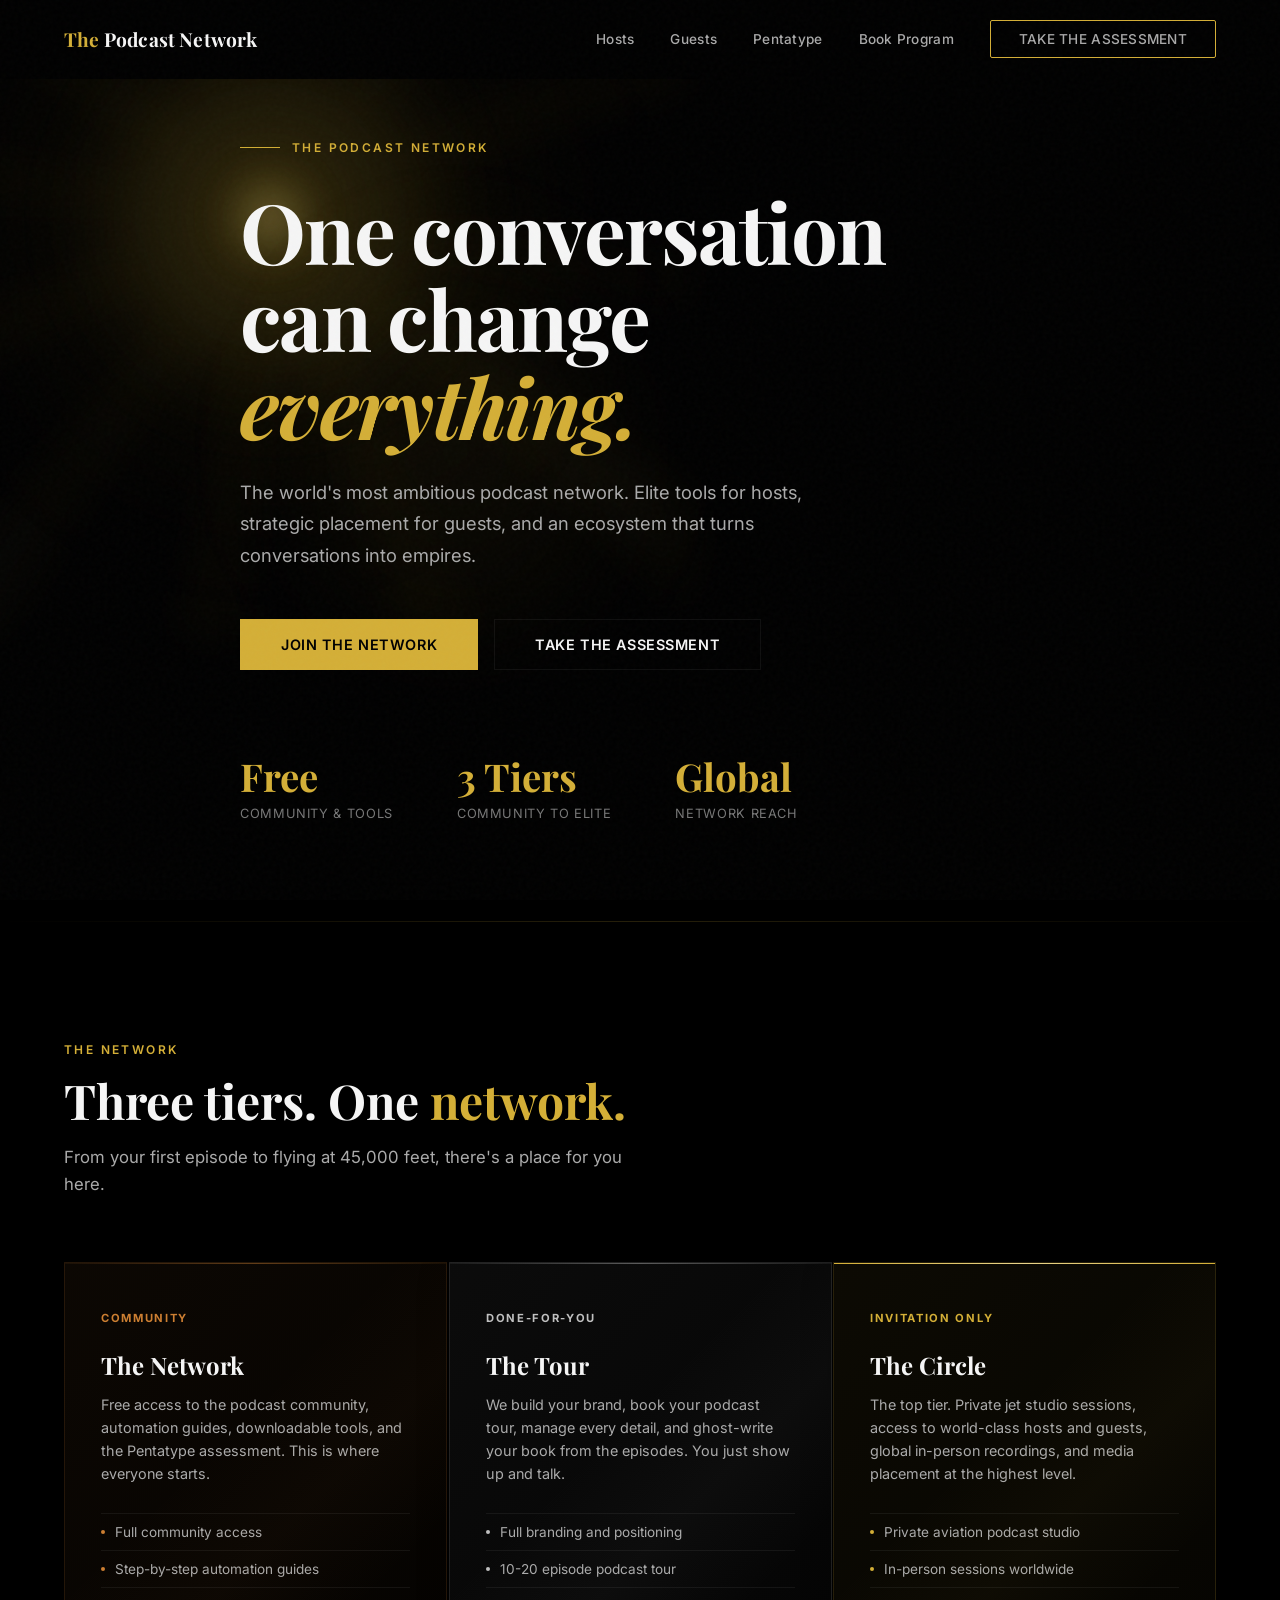
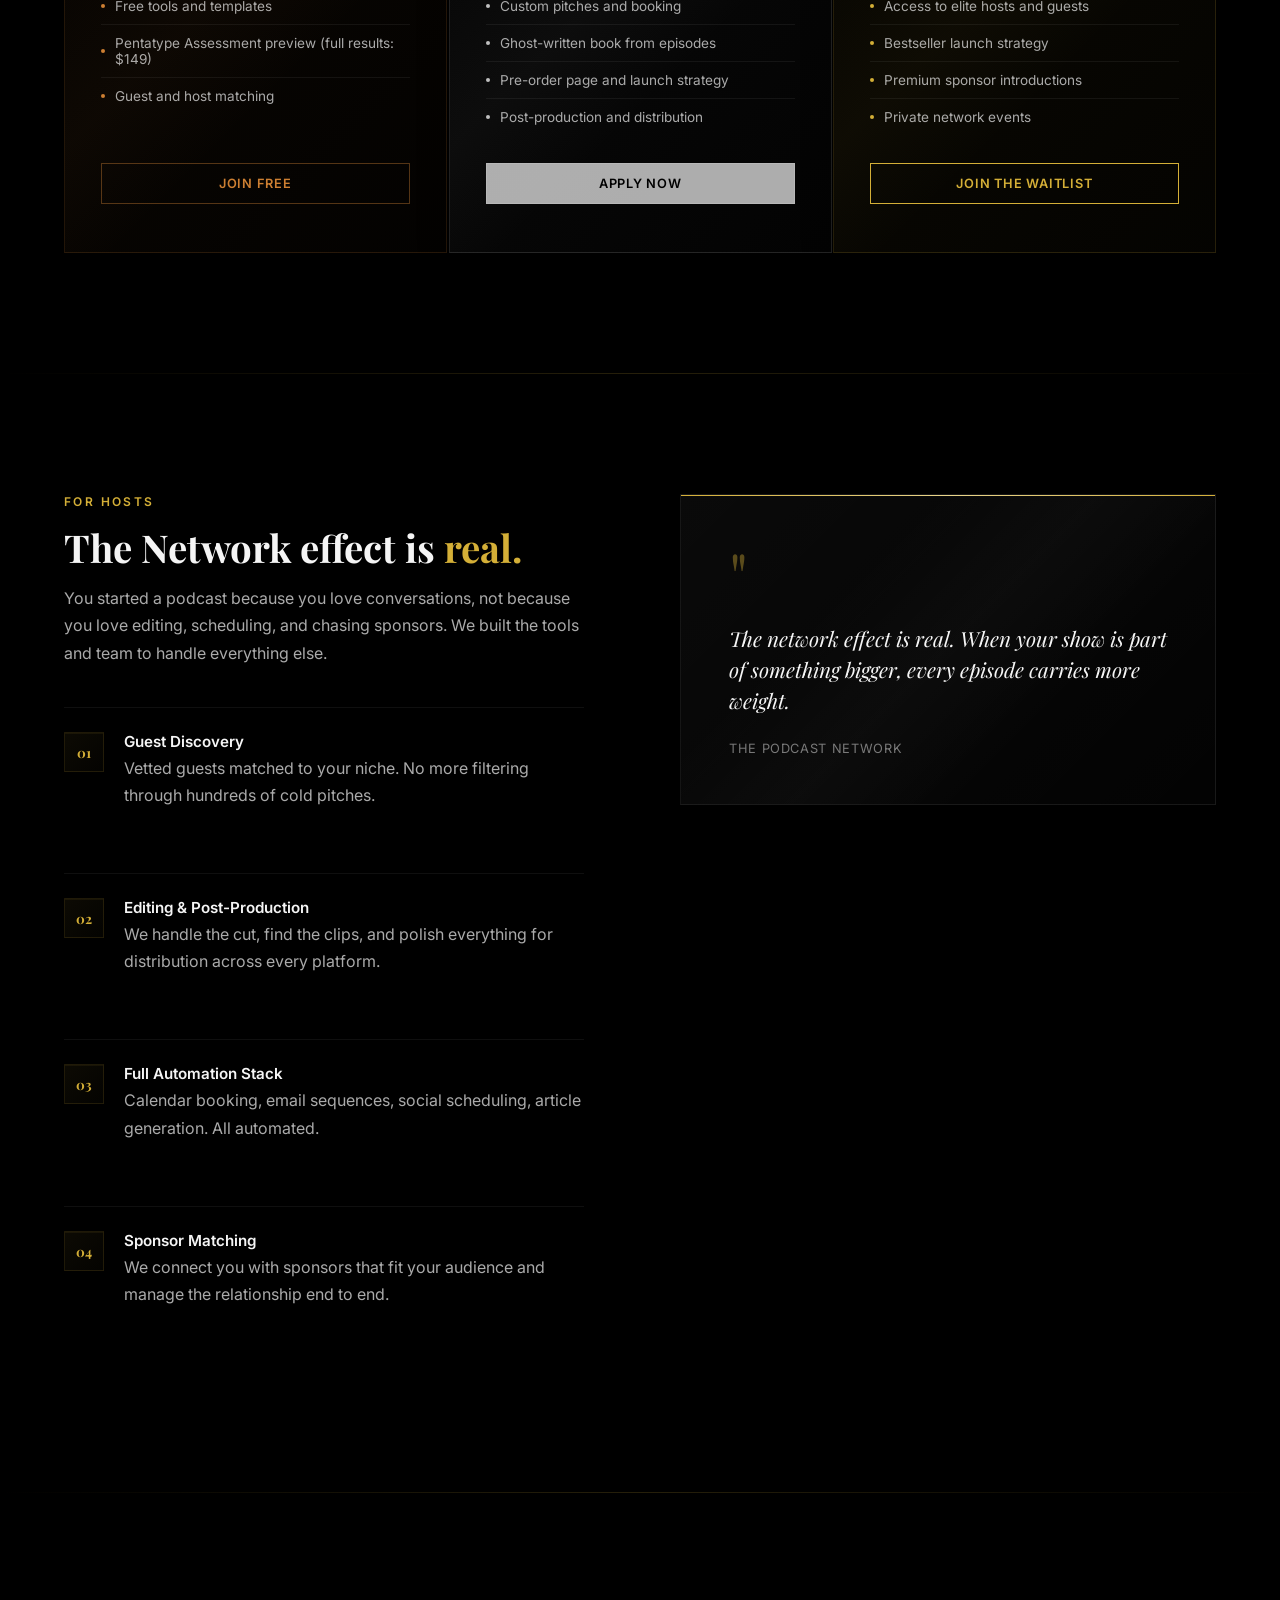
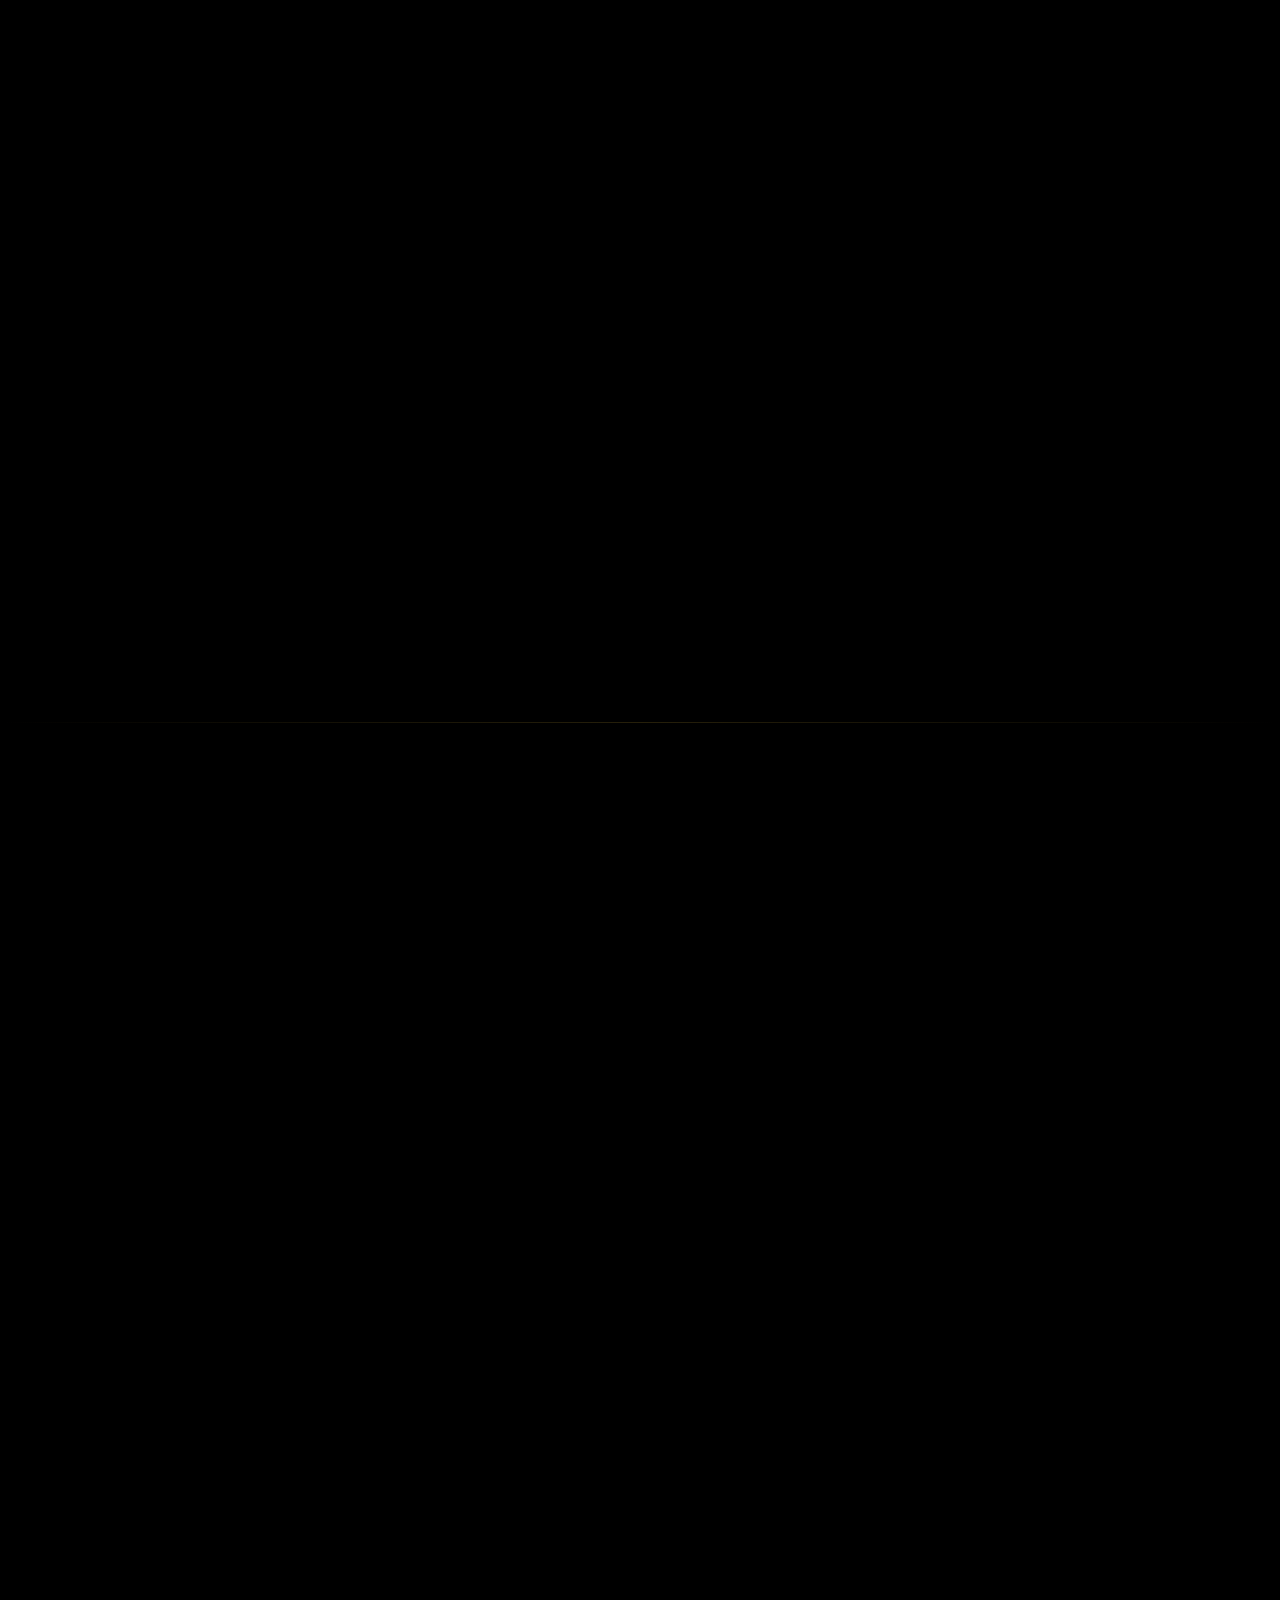
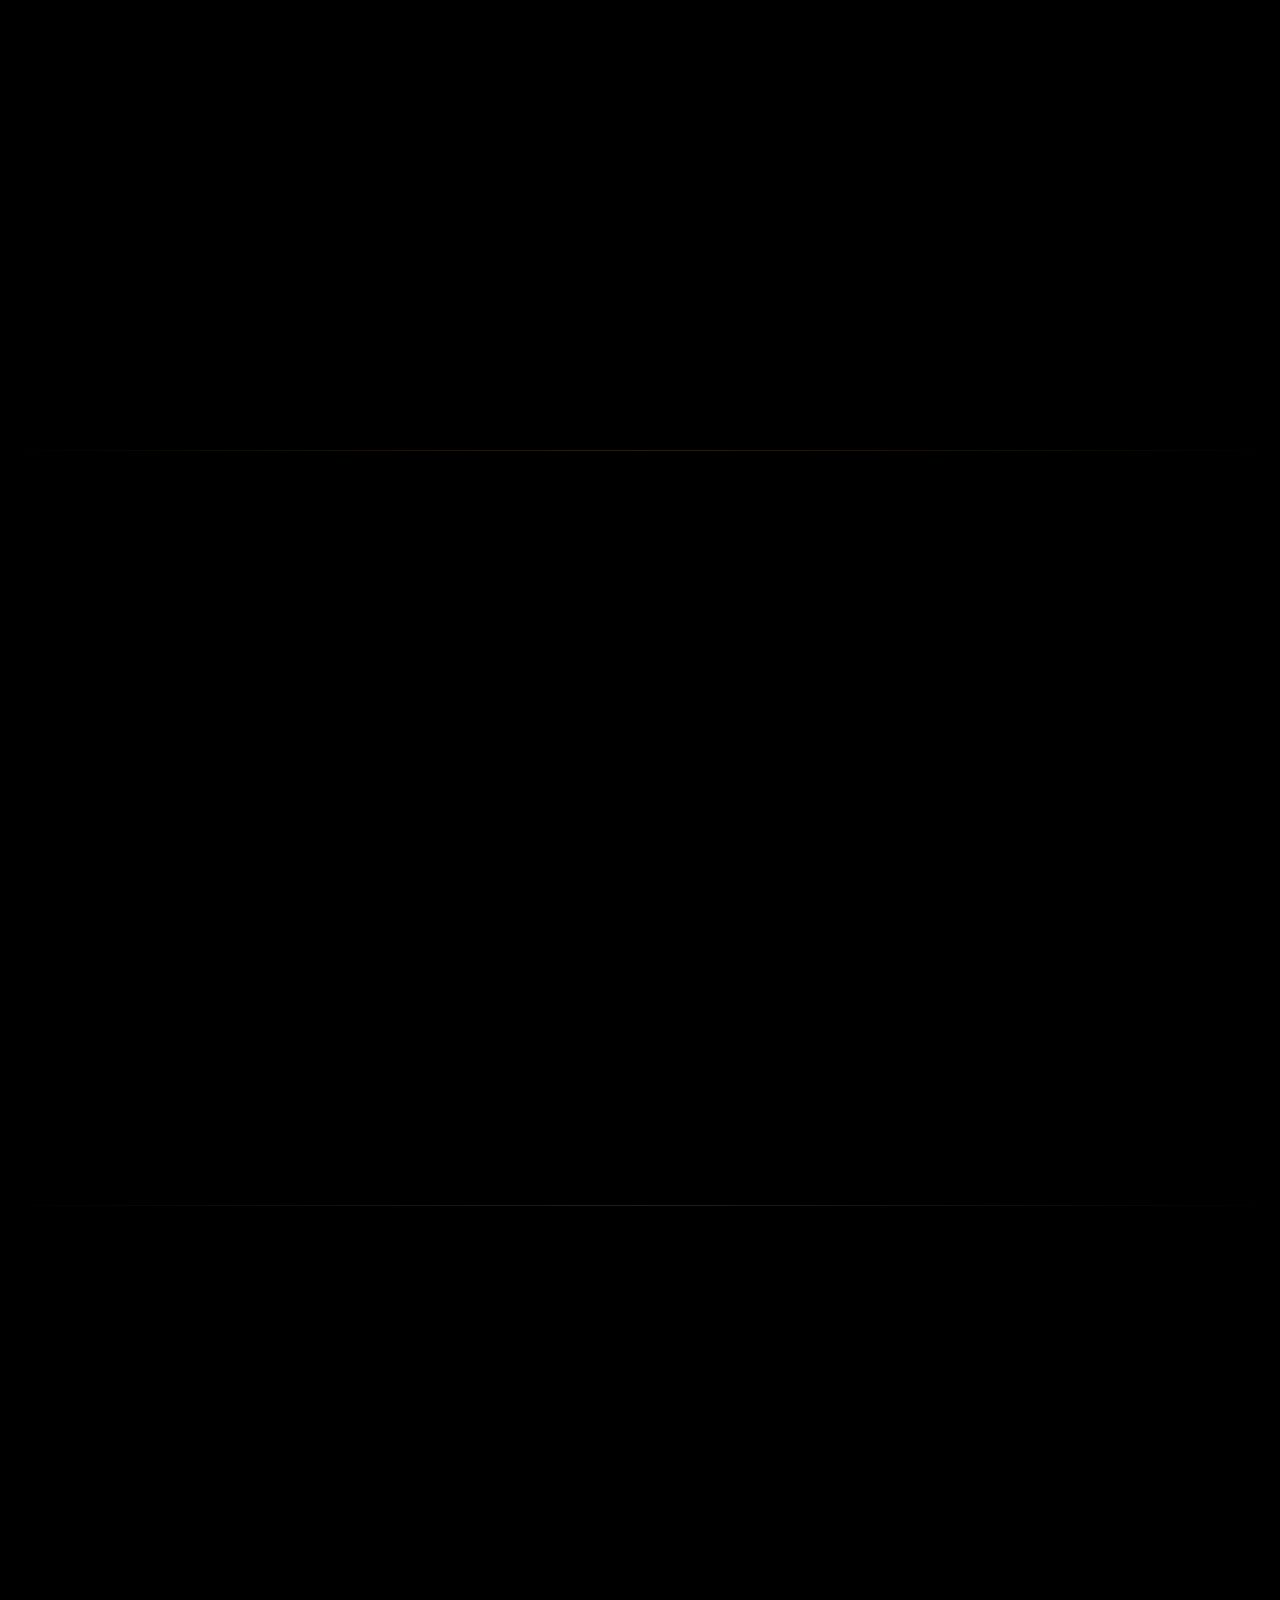
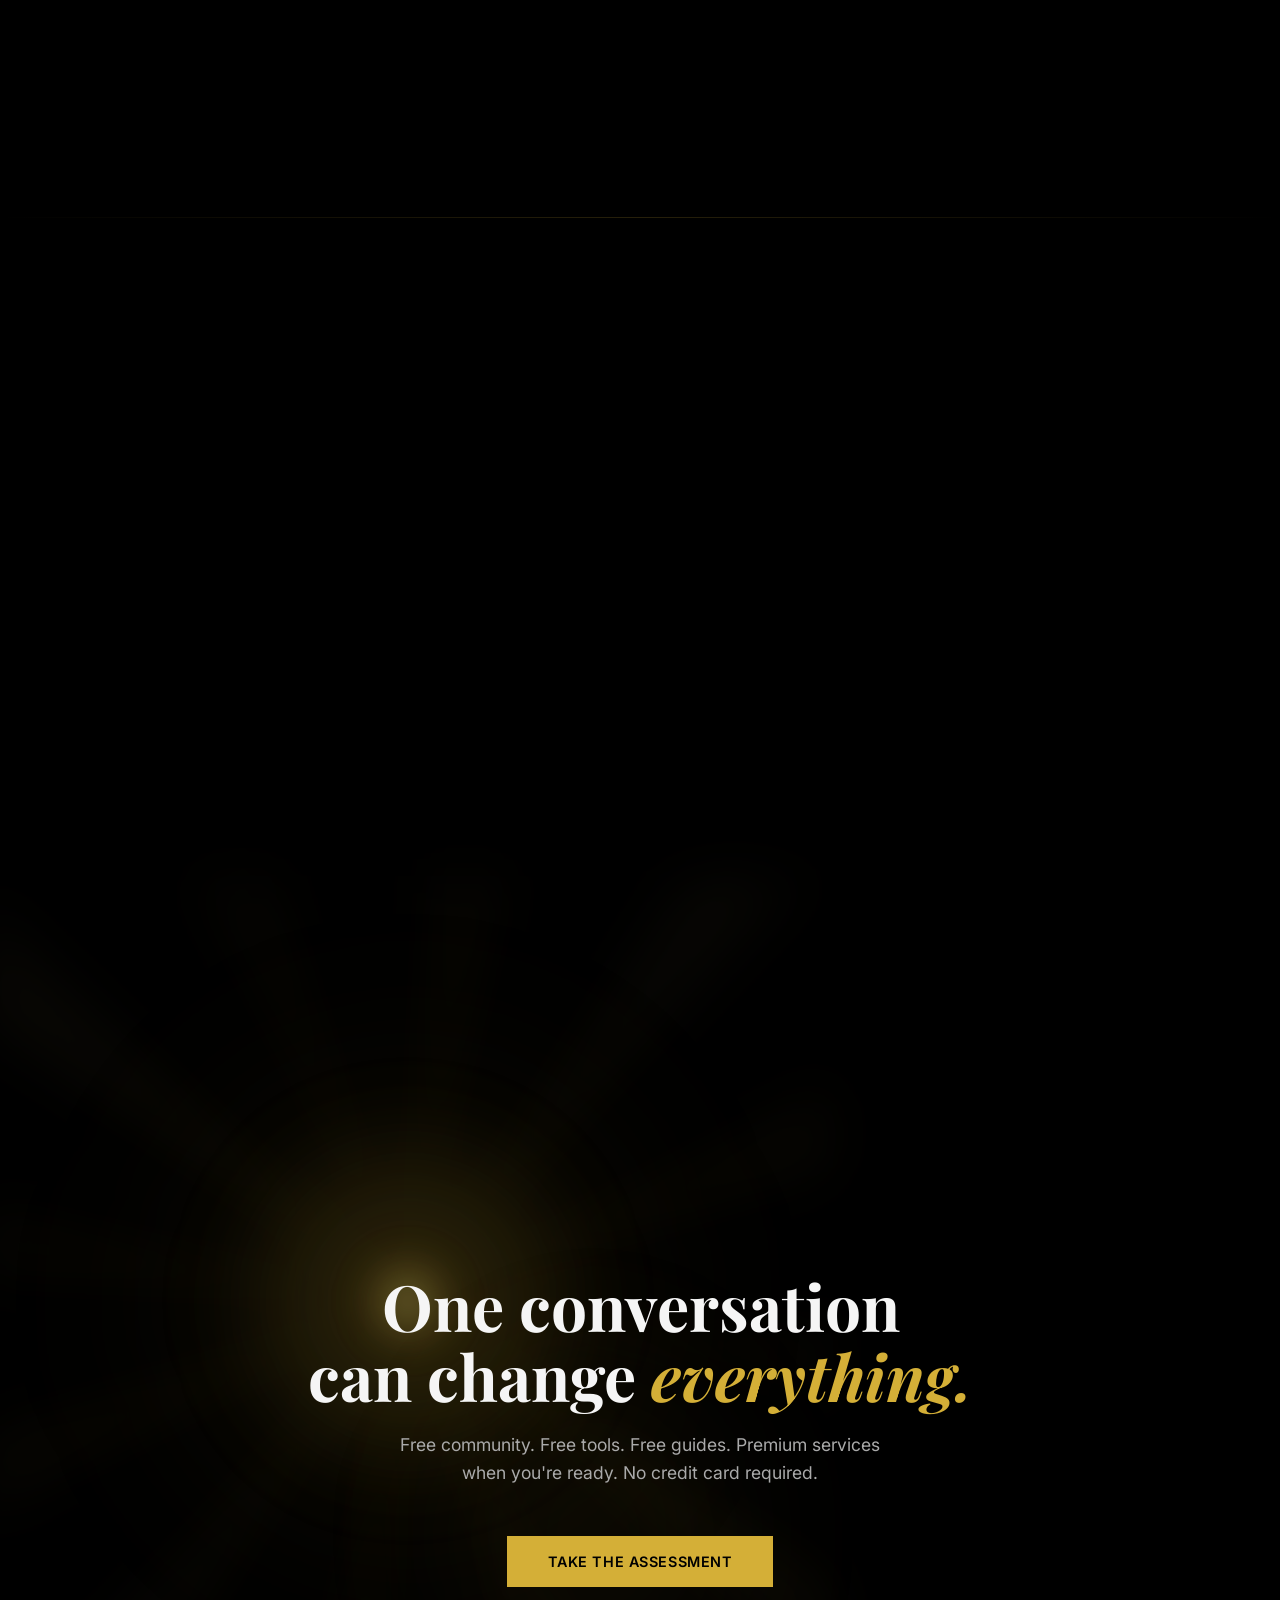
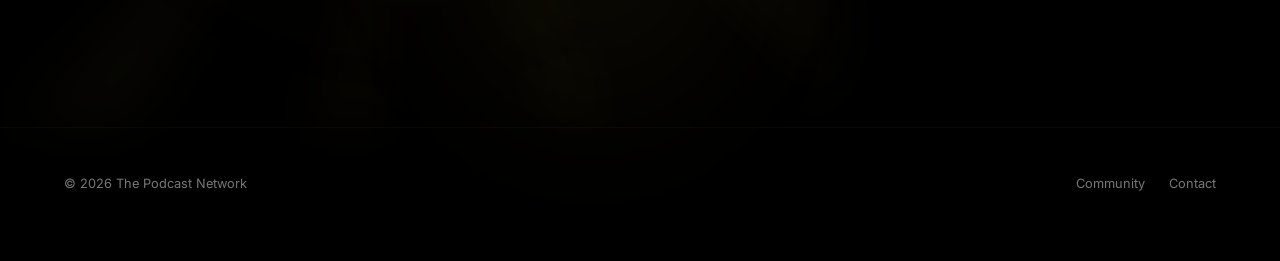
==== index.html @ f11f16f5 "Add Podcast Network website with Pentatype assessment" ====
<!DOCTYPE html>
<html lang="en">
<head>
<meta charset="UTF-8">
<meta name="viewport" content="width=device-width, initial-scale=1.0">
<title>The Podcast Network | The Future of Podcasting</title>
<meta name="description" content="The Podcast Network is the world's premier podcast ecosystem. Elite tools for hosts, strategic placement for guests, and an exclusive network that turns conversations into empires.">
<meta name="robots" content="index, follow, max-snippet:-1, max-image-preview:large">
<meta name="author" content="The Podcast Network">
<meta name="theme-color" content="#000000">
<meta name="color-scheme" content="dark">
<link rel="canonical" href="https://podcastnetwork.org">
<link rel="icon" href="/favicon.ico" sizes="any">
<link rel="icon" href="/favicon.svg" type="image/svg+xml">
<link rel="apple-touch-icon" href="/apple-touch-icon.png">

<!-- Open Graph -->
<meta property="og:type" content="website">
<meta property="og:url" content="https://podcastnetwork.org">
<meta property="og:title" content="The Podcast Network | One Conversation Can Change Everything">
<meta property="og:description" content="The world's most ambitious podcast ecosystem. Free community, done-for-you podcast tours, and an elite circle with a private jet studio. Three tiers. One network.">
<meta property="og:site_name" content="The Podcast Network">
<meta property="og:locale" content="en_US">
<meta property="og:image" content="https://podcastnetwork.org/og-image.png">
<meta property="og:image:width" content="1200">
<meta property="og:image:height" content="630">
<meta property="og:image:alt" content="The Podcast Network - One Conversation Can Change Everything">

<!-- Twitter Card -->
<meta name="twitter:card" content="summary_large_image">
<meta name="twitter:title" content="The Podcast Network | One Conversation Can Change Everything">
<meta name="twitter:description" content="Elite podcast tools for hosts. Strategic placement for guests. An ecosystem that turns conversations into empires.">
<meta name="twitter:image" content="https://podcastnetwork.org/og-image.png">
<meta name="twitter:image:alt" content="The Podcast Network - One Conversation Can Change Everything">

<!-- Structured Data: Organization -->
<script type="application/ld+json">
{
  "@context":"https://schema.org",
  "@type":"Organization",
  "name":"The Podcast Network",
  "url":"https://podcastnetwork.org",
  "description":"The world's premier podcast ecosystem with three tiers: a free global community, a done-for-you podcast tour with book publication, and an invitation-only elite circle featuring a private jet podcast studio.",
  "sameAs":["https://www.skool.com/thepodcastnetwork"],
  "contactPoint":{"@type":"ContactPoint","email":"hello@podcastnetwork.org","contactType":"customer service"},
  "foundingDate":"2024",
  "knowsAbout":["podcasting","communication assessment","podcast production","podcast guest booking","book publishing"]
}
</script>

<!-- Structured Data: WebSite -->
<script type="application/ld+json">
{
  "@context":"https://schema.org",
  "@type":"WebSite",
  "name":"The Podcast Network",
  "url":"https://podcastnetwork.org",
  "about":{"@type":"Thing","name":"Podcast ecosystem and communication assessment platform"},
  "speakable":{"@type":"SpeakableSpecification","cssSelector":[".hero h1",".hero p",".faq-item summary",".faq-item p"]}
}
</script>

<!-- Structured Data: Service (Tiers) -->
<script type="application/ld+json">
{
  "@context":"https://schema.org",
  "@type":"ItemList",
  "name":"The Podcast Network Membership Tiers",
  "itemListElement":[
    {"@type":"ListItem","position":1,"item":{"@type":"Service","name":"The Network - Community Tier","description":"Free access to the podcast community, automation guides, downloadable tools, and the Pentatype communication assessment.","offers":{"@type":"Offer","price":"0","priceCurrency":"USD"},"provider":{"@type":"Organization","name":"The Podcast Network"}}},
    {"@type":"ListItem","position":2,"item":{"@type":"Service","name":"The Tour - Done-For-You Tier","description":"Fully managed podcast guest placement service with strategic booking, post-production, and a ghost-written book compiled from your best episodes.","provider":{"@type":"Organization","name":"The Podcast Network"}}},
    {"@type":"ListItem","position":3,"item":{"@type":"Service","name":"The Circle - Elite Tier","description":"Invitation-only elite tier with private jet podcast studio, world-class host and guest access, global in-person recordings, and premium media placement.","provider":{"@type":"Organization","name":"The Podcast Network"}}}
  ]
}
</script>

<!-- Structured Data: Product (Pentatype) -->
<script type="application/ld+json">
{
  "@context":"https://schema.org",
  "@type":"Product",
  "name":"Pentatype Communication Assessment",
  "description":"A psychometrically validated communication style assessment that measures five dimensions: Connection, Structure, Conviction, Discovery, and Meaning. Identifies your Core communication type from a 25-Type Matrix.",
  "brand":{"@type":"Brand","name":"Pentatype"},
  "offers":{"@type":"Offer","price":"149","priceCurrency":"USD","description":"Full 25-type profile with sub-type analysis, audience psychographics, and strategic recommendations","availability":"https://schema.org/InStock"}
}
</script>

<!-- Structured Data: HowTo (Book Program) -->
<script type="application/ld+json">
{
  "@context":"https://schema.org",
  "@type":"HowTo",
  "name":"How The Podcast Network Turns Your Episodes Into a Published Book",
  "description":"A four-step process that transforms your podcast episodes into a professionally published book.",
  "step":[
    {"@type":"HowToStep","position":"1","name":"Outline and Cover Design","text":"We map the structure and design a professional cover before you record."},
    {"@type":"HowToStep","position":"2","name":"Pre-Order Page Goes Live","text":"Your book starts generating demand while you're still on tour."},
    {"@type":"HowToStep","position":"3","name":"AI-Powered Ghost-Writing","text":"We scrape every episode and comment, then write the book in your voice."},
    {"@type":"HowToStep","position":"4","name":"Publish and Launch","text":"Your book launches to an audience that already knows your message."}
  ]
}
</script>

<!-- Structured Data: FAQPage -->
<script type="application/ld+json">
{
  "@context":"https://schema.org",
  "@type":"FAQPage",
  "mainEntity":[
    {"@type":"Question","name":"What is The Podcast Network?","acceptedAnswer":{"@type":"Answer","text":"The Podcast Network is the world's premier podcast ecosystem offering three tiers: a free community with tools, guides, and the Pentatype communication assessment; a done-for-you podcast tour with ghost-written book publication; and an invitation-only elite circle with private jet studio sessions and access to world-class hosts and guests."}},
    {"@type":"Question","name":"Is The Podcast Network free to join?","acceptedAnswer":{"@type":"Answer","text":"Yes. The community tier is completely free and includes access to the full podcast community, automation guides, downloadable tools, and a preview of the Pentatype communication assessment. Premium tiers are available for those seeking done-for-you services or elite access."}},
    {"@type":"Question","name":"What is the Pentatype communication assessment?","acceptedAnswer":{"@type":"Answer","text":"The Pentatype is a psychometrically validated communication style assessment built on the Five-Dimension Model. It measures five dimensions: Connection, Structure, Conviction, Discovery, and Meaning. Take the free 20-question assessment to discover Your Core, then unlock your complete 25-type profile for $149."}},
    {"@type":"Question","name":"How does the podcast tour work?","acceptedAnswer":{"@type":"Answer","text":"The Tour tier provides a fully managed podcast guest placement service. We match you with vetted shows aligned to your expertise, handle all booking and scheduling, and compile your best episodes into a ghost-written book. The result: authority, reach, and a published work built from conversations that already resonated."}},
    {"@type":"Question","name":"What is The Circle?","acceptedAnswer":{"@type":"Answer","text":"The Circle is the invitation-only elite tier of The Podcast Network. Members gain accest to a private jet podcast studio, recording sessions with world-class hosts and guests, in-person events worldwide, and a level of media access and relationships that does not exist anywhere else."}}
  ]
}
</script>

<link rel="preconnect" href="https://fonts.googleapis.com">
<link rel="preconnect" href="https://fonts.gstatic.com" crossorigin>
<link href="https://fonts.googleapis.com/css2?family=Inter:wght@400;500;600;700&family=Playfair+Display:ital,wght@0,700;1,400;1,500&display=swap" rel="stylesheet">
<style>
*,*::before,*::after{margin:0;padding:0;box-sizing:border-box}
/* Skip link */
.skip-link{position:absolute;top:-100px;left:16px;background:var(--gold);color:#000;padding:12px 24px;font-size:.9rem;font-weight:600;text-decoration:none;z-index:200;letter-spacing:.02em}
.skip-link:focus{top:16px}
/* Focus states */
*:focus-visible{outline:2px solid var(--gold);outline-offset:3px}
button:focus-visible,a:focus-visible{outline:2px solid var(--gold);outline-offset:3px}
/* Reduced motion */
@media(prefers-reduced-motion:reduce){*,*::before,*::after{animation-duration:.01ms !important;animation-iteration-count:1 !important;transition-duration:.01ms !important;scroll-behavior:auto !important}}
:root{
  --bg:#000;
  --bg-card:#0a0a0a;
  --bg-card-hover:#111;
  --border:rgba(255,255,255,.06);
  --border-gold:rgba(212,175,55,.15);
  --text:#f5f5f5;
  --text2:#aaa;
  --text3:#777;
  --gold:#d4af37;
  --gold-light:#e8d48b;
  --gold-dark:#a68a2a;
  --white:#fff;
  --gradient-gold:linear-gradient(135deg,#d4af37,#e8d48b,#d4af37);
  --gradient-gold-subtle:linear-gradient(135deg,rgba(212,175,55,.08),rgba(212,175,55,.02));
  --font-display:'Playfair Display',Georgia,serif;
  --font-body:'Inter',sans-serif;
}
html{scroll-behavior:smooth;background:var(--bg)}
body{font-family:var(--font-body);background:var(--bg);color:var(--text);overflow-x:hidden;-webkit-font-smoothing:antialiased}

.container{max-width:1200px;margin:0 auto;padding:0 24px}
.gold{color:var(--gold)}

/* Grain */
body::before{content:'';position:fixed;inset:0;z-index:9999;pointer-events:none;opacity:.025;
  background-image:url("data:image/svg+xml,%3Csvg viewBox='0 0 256 256' xmlns='http://www.w3.org/2000/svg'%3E%3Cfilter id='n'%3E%3CfeTurbulence type='fractalNoise' baseFrequency='0.9' numOctaves='4' stitchTiles='stitch'/%3E%3C/filter%3E%3Crect width='100%25' height='100%25' filter='url(%23n)'/%3E%3C/svg%3E");
}

/* Glow */
.glow{position:absolute;border-radius:50%;filter:blur(150px);pointer-events:none}
.glow.gold-glow{background:rgba(212,175,55,.06);width:600px;height:600px}
.glow.white-glow{background:rgba(255,255,255,.02);width:500px;height:500px}

/* ---- NAV ---- */
header{display:contents}
nav{position:fixed;top:0;left:0;right:0;z-index:100;padding:20px 0;transition:padding .4s,background .4s;background:var(--bg);border-bottom:1px solid transparent}
nav.scrolled{background:rgba(0,0,0,.95);backdrop-filter:blur(20px);-webkit-backdrop-filter:blur(20px);border-bottom:1px solid var(--border);padding:14px 0}
nav .container{display:flex;align-items:center;justify-content:space-between}
.nav-logo{font-family:var(--font-display);font-weight:700;font-size:1.2rem;color:var(--text);text-decoration:none;letter-spacing:.01em}
.nav-logo span{color:var(--gold)}
.nav-links{display:flex;align-items:center;gap:36px}
.nav-links a{color:var(--text2);text-decoration:none;font-size:.85rem;font-weight:500;letter-spacing:.02em;transition:color .3s}
.nav-links a:hover{color:var(--text)}
.nav-cta{padding:10px 28px;border:1px solid var(--gold);color:var(--gold);border-radius:2px;font-weight:600;font-size:.85rem;text-decoration:none;letter-spacing:.05em;text-transform:uppercase;transition:all .3s}
.nav-cta:hover{background:var(--gold);color:#000}

/* ---- HERO ---- */
.hero{min-height:100vh;display:flex;align-items:center;position:relative;padding:140px 0 100px;overflow:clip;background:var(--bg);contain:paint;clip-path:inset(0);isolation:isolate}
.hero-h1-wrap{position:relative}
.hero-glow-wrap{position:absolute;top:-420px;left:-420px;width:900px;height:900px;z-index:0;pointer-events:none}
.sun-core{position:absolute;top:50%;left:50%;transform:translate(-50%,-50%);width:100px;height:100px;border-radius:50%;background:radial-gradient(circle,rgba(255,235,160,.35) 0%,rgba(212,175,55,.18) 40%,transparent 70%);filter:blur(18px);animation:sunPulseCore 4s ease-in-out infinite}
.sun-inner{position:absolute;top:50%;left:50%;transform:translate(-50%,-50%);width:380px;height:380px;border-radius:50%;background:radial-gradient(circle,rgba(212,175,55,.18) 0%,rgba(212,175,55,.08) 50%,transparent 70%);filter:blur(45px);animation:sunPulseInner 6s ease-in-out infinite}
.sun-outer{position:absolute;top:50%;left:50%;transform:translate(-50%,-50%);width:700px;height:700px;border-radius:50%;background:radial-gradient(circle,rgba(212,175,55,.10) 0%,rgba(180,150,40,.04) 40%,transparent 65%);filter:blur(80px);animation:sunPulseOuter 8s ease-in-out infinite}
.sun-rays{position:absolute;top:50%;left:50%;transform:translate(-50%,-50%);width:850px;height:850px;background:conic-gradient(from 0deg,transparent 0deg,rgba(212,175,55,.04) 8deg,transparent 16deg,transparent 30deg,rgba(255,220,120,.035) 38deg,transparent 46deg,transparent 60deg,rgba(212,175,55,.04) 68deg,transparent 76deg,transparent 90deg,rgba(212,175,55,.03) 98deg,transparent 106deg,transparent 120deg,rgba(255,220,120,.04) 128deg,transparent 136deg,transparent 150deg,rgba(212,175,55,.035) 158deg,transparent 166deg,transparent 180deg,rgba(212,175,55,.04) 188deg,transparent 196deg,transparent 210deg,rgba(255,220,120,.03) 218deg,transparent 226deg,transparent 240deg,rgba(212,175,55,.04) 248deg,transparent 256deg,transparent 270deg,rgba(212,175,55,.035) 278deg,transparent 286deg,transparent 300deg,rgba(255,220,120,.04) 308deg,transparent 316deg,transparent 330deg,rgba(212,175,55,.03) 338deg,transparent 346deg,transparent 360deg);filter:blur(25px);animation:sunRaysPulse 8s ease-in-out infinite}
.sun-warmth{position:absolute;top:40%;left:40%;width:550px;height:650px;border-radius:50%;background:radial-gradient(ellipse at center,rgba(212,175,55,.07) 0%,transparent 55%);filter:blur(60px);animation:sunWarmthDrift 12s ease-in-out infinite}
@keyframes sunPulseCore{0%,100%{opacity:.5;transform:translate(-50%,-50%) scale(.9)}50%{opacity:1;transform:translate(-50%,-50%) scale(1.2)}}
@keyframes sunPulseInner{0%,100%{opacity:.4;transform:translate(-50%,-50%) scale(.95)}50%{opacity:1;transform:translate(-50%,-50%) scale(1.12)}}
@keyframes sunPulseOuter{0%,100%{opacity:.35;transform:translate(-50%,-50%) scale(.97)}50%{opacity:.85;transform:translate(-50%,-50%) scale(1.08)}}
@keyframes sunRaysPulse{0%,100%{opacity:.3;transform:translate(-50%,-50%) scale(.95)}50%{opacity:.9;transform:translate(-50%,-50%) scale(1.1)}}
@keyframes sunWarmthDrift{0%,100%{transform:translate(0,0) scale(.95);opacity:.5}50%{transform:translate(12px,-15px) scale(1.1);opacity:1}}
.hero-content{max-width:800px;position:relative;z-index:2}
.hero-eyebrow{font-size:.75rem;font-weight:600;letter-spacing:.2em;text-transform:uppercase;color:var(--gold);margin-bottom:32px;display:flex;align-items:center;gap:12px}
.hero-eyebrow::before{content:'';width:40px;height:1px;background:var(--gold)}
.hero h1{font-family:var(--font-display);font-size:clamp(3rem,6.5vw,5.5rem);font-weight:700;line-height:1.05;letter-spacing:-.02em;margin-bottom:28px}
.hero h1 em{font-style:italic;color:var(--gold)}
.hero p{font-size:1.15rem;color:var(--text2);line-height:1.7;max-width:580px;margin-bottom:48px}
.hero-ctas{display:flex;gap:16px;flex-wrap:wrap;margin-bottom:80px}
.btn{display:inline-flex;align-items:center;gap:8px;padding:16px 40px;font-size:.9rem;font-weight:600;text-decoration:none;transition:all .3s;cursor:pointer;border:none;letter-spacing:.04em;text-transform:uppercase}
.btn-gold{background:var(--gold);color:#000;border:1px solid var(--gold)}
.btn-gold:hover{background:var(--gold-light);box-shadow:0 12px 40px rgba(212,175,55,.2)}
.btn-outline{background:transparent;color:var(--text);border:1px solid var(--border)}
.btn-outline:hover{border-color:rgba(255,255,255,.2)}
.hero-stats{display:flex;gap:64px}
.hero-stat .number{font-family:var(--font-display);font-size:2.4rem;font-weight:700;color:var(--gold)}
.hero-stat .label{font-size:.8rem;color:var(--text3);margin-top:4px;letter-spacing:.05em;text-transform:uppercase}

/* Gold line */
.gold-line{width:100%;height:1px;background:linear-gradient(90deg,transparent,var(--gold),transparent);opacity:.18}

/* ---- GLASS SYSTEM ---- */
.glass{background:linear-gradient(135deg,rgba(255,255,255,.03),rgba(255,255,255,.01));backdrop-filter:blur(20px);-webkit-backdrop-filter:blur(20px);border:1px solid rgba(255,255,255,.06);box-shadow:inset 0 1px 0 rgba(255,255,255,.05),0 4px 24px rgba(0,0,0,.3)}
.glass-gold{background:linear-gradient(135deg,rgba(212,175,55,.06),rgba(212,175,55,.02));backdrop-filter:blur(20px);-webkit-backdrop-filter:blur(20px);border:1px solid rgba(212,175,55,.12);box-shadow:inset 0 1px 0 rgba(212,175,55,.08),0 4px 24px rgba(0,0,0,.3)}
.glass-subtle{background:linear-gradient(135deg,rgba(255,255,255,.02),rgba(255,255,255,.005));backdrop-filter:blur(12px);-webkit-backdrop-filter:blur(12px);border:1px solid rgba(255,255,255,.04);box-shadow:inset 0 1px 0 rgba(255,255,255,.03)}
.glass-shine{position:relative;overflow:hidden}
.glass-shine::after{content:'';position:absolute;top:-50%;left:-50%;width:200%;height:200%;background:linear-gradient(135deg,transparent 40%,rgba(255,255,255,.03) 50%,transparent 60%);pointer-events:none}

/* ---- TIERS SECTION ---- */
.tiers{padding:120px 0;position:relative}
.section-eyebrow{font-size:.75rem;font-weight:600;letter-spacing:.2em;text-transform:uppercase;color:var(--gold);margin-bottom:16px}
.section-h2{font-family:var(--font-display);font-size:clamp(2rem,4vw,3rem);font-weight:700;margin-bottom:16px;line-height:1.15}
.section-sub{color:var(--text2);font-size:1.05rem;line-height:1.6;margin-bottom:0}
.tiers h2{font-family:var(--font-display);font-size:clamp(2rem,4vw,3rem);font-weight:700;margin-bottom:16px;line-height:1.15}
.tiers .section-sub{color:var(--text2);font-size:1.05rem;line-height:1.6;max-width:600px;margin-bottom:64px}
.tier-grid{display:grid;grid-template-columns:repeat(3,1fr);gap:2px}
.tier-card{background:linear-gradient(135deg,rgba(255,255,255,.03),rgba(255,255,255,.01));backdrop-filter:blur(16px);-webkit-backdrop-filter:blur(16px);padding:48px 36px;position:relative;transition:all .4s;border:1px solid rgba(255,255,255,.06);display:flex;flex-direction:column;box-shadow:inset 0 1px 0 rgba(255,255,255,.05),0 8px 32px rgba(0,0,0,.2);overflow:hidden}
.tier-card::after{content:'';position:absolute;top:-50%;left:-50%;width:200%;height:200%;background:linear-gradient(135deg,transparent 42%,rgba(255,255,255,.02) 50%,transparent 58%);pointer-events:none}
.tier-card:hover{background:linear-gradient(135deg,rgba(255,255,255,.05),rgba(255,255,255,.02));border-color:rgba(255,255,255,.1)}
.tier-card.featured{border-color:rgba(212,175,55,.15);background:linear-gradient(135deg,rgba(212,175,55,.06),rgba(212,175,55,.02));box-shadow:inset 0 1px 0 rgba(212,175,55,.08),0 8px 32px rgba(0,0,0,.2)}
.tier-card.featured::after{background:linear-gradient(135deg,transparent 42%,rgba(212,175,55,.03) 50%,transparent 58%)}
.tier-label{font-size:.7rem;font-weight:700;letter-spacing:.15em;text-transform:uppercase;color:var(--text3);margin-bottom:24px}
.tier-card.featured .tier-label{color:var(--gold)}
.tier-card h3{font-family:var(--font-display);font-size:1.5rem;font-weight:700;margin-bottom:12px}
.tier-card .tier-desc{color:var(--text2);font-size:.9rem;line-height:1.6;margin-bottom:28px}
.tier-features{list-style:none;padding:0}
.tier-features li{font-size:.85rem;color:var(--text2);padding:10px 0;border-top:1px solid var(--border);display:flex;align-items:center;gap:10px}
.tier-features li::before{content:'';width:4px;height:4px;border-radius:50%;flex-shrink:0}
.tier-card .tier-features li::before{background:var(--text3)}
.tier-card.featured .tier-features li::before{background:var(--gold)}
.tier-features{flex:1}
.tier-card .tier-cta{display:inline-flex;justify-content:center;text-align:center;margin-top:28px;padding:12px 32px;font-size:.8rem;font-weight:600;letter-spacing:.06em;text-transform:uppercase;text-decoration:none;transition:all .3s;width:100%}
.tier-cta.gold-cta{background:var(--gold);color:#000;border:1px solid var(--gold)}
.tier-cta.gold-cta:hover{background:var(--gold-light)}
.tier-cta.outline-cta{background:transparent;color:var(--text);border:1px solid var(--border)}
.tier-cta.outline-cta:hover{border-color:rgba(255,255,255,.2)}
.tier-cta.elite-cta{background:transparent;color:var(--gold);border:1px solid var(--gold)}
.tier-cta.elite-cta:hover{background:rgba(212,175,55,.08)}

/* Tier metallic accents */
.tier-card.tier-bronze{border-color:rgba(205,127,50,.15);background:linear-gradient(135deg,rgba(205,127,50,.06),rgba(205,127,50,.015));box-shadow:inset 0 1px 0 rgba(205,127,50,.08),0 8px 32px rgba(0,0,0,.2)}
.tier-card.tier-bronze::before{content:'';position:absolute;top:0;left:0;right:0;height:1px;background:linear-gradient(90deg,transparent,rgba(205,127,50,.4),transparent)}
.tier-card.tier-bronze::after{background:linear-gradient(135deg,transparent 42%,rgba(205,127,50,.03) 50%,transparent 58%)}
.tier-card.tier-bronze:hover{border-color:rgba(205,127,50,.25);background:linear-gradient(135deg,rgba(205,127,50,.08),rgba(205,127,50,.025))}
.tier-card.tier-bronze .tier-label{color:#cd7f32}
.tier-card.tier-bronze .tier-features li::before{background:#cd7f32}
.tier-cta.bronze-cta{background:transparent;color:#cd7f32;border:1px solid rgba(205,127,50,.4)}
.tier-cta.bronze-cta:hover{background:rgba(205,127,50,.1)}

.tier-card.tier-silver{border-color:rgba(192,192,192,.15);background:linear-gradient(135deg,rgba(192,192,192,.06),rgba(192,192,192,.015));box-shadow:inset 0 1px 0 rgba(192,192,192,.08),0 8px 32px rgba(0,0,0,.2)}
.tier-card.tier-silver::before{content:'';position:absolute;top:0;left:0;right:0;height:1px;background:linear-gradient(90deg,transparent,rgba(192,192,192,.4),transparent)}
.tier-card.tier-silver::after{background:linear-gradient(135deg,transparent 42%,rgba(192,192,192,.03) 50%,transparent 58%)}
.tier-card.tier-silver:hover{border-color:rgba(192,192,192,.25);background:linear-gradient(135deg,rgba(192,192,192,.08),rgba(192,192,192,.025))}
.tier-card.tier-silver .tier-label{color:#c0c0c0}
.tier-card.tier-silver .tier-features li::before{background:#c0c0c0}
.tier-cta.silver-cta{background:rgba(192,192,192,.9);color:#000;border:1px solid rgba(192,192,192,.6)}
.tier-cta.silver-cta:hover{background:rgba(220,220,220,1)}

.tier-card.tier-gold{border-color:rgba(212,175,55,.15);background:linear-gradient(135deg,rgba(212,175,55,.06),rgba(212,175,55,.02));box-shadow:inset 0 1px 0 rgba(212,175,55,.08),0 8px 32px rgba(0,0,0,.2)}
.tier-card.tier-gold::before{content:'';position:absolute;top:0;left:0;right:0;height:1px;background:var(--gradient-gold)}
.tier-card.tier-gold::after{background:linear-gradient(135deg,transparent 42%,rgba(212,175,55,.03) 50%,transparent 58%)}
.tier-card.tier-gold:hover{border-color:rgba(212,175,55,.25);background:linear-gradient(135deg,rgba(212,175,55,.08),rgba(212,175,55,.03))}
.tier-card.tier-gold .tier-label{color:var(--gold)}
.tier-card.tier-gold .tier-features li::before{background:var(--gold)}

/* ---- HOSTS ---- */
.hosts{padding:120px 0;position:relative}
.split-layout{display:grid;grid-template-columns:1fr 1fr;gap:80px;align-items:start}
.split-layout .content{max-width:520px}
.split-layout .content h2{font-family:var(--font-display);font-size:clamp(1.8rem,3vw,2.6rem);font-weight:700;margin-bottom:16px;line-height:1.15}
.split-layout .content p{color:var(--text2);font-size:1rem;line-height:1.7;margin-bottom:40px}
.feature-list{display:flex;flex-direction:column;gap:0}
.feature-item{display:flex;gap:20px;padding:24px 0;border-top:1px solid var(--border)}
.feature-item .f-icon{flex-shrink:0;width:40px;height:40px;display:flex;align-items:center;justify-content:center;font-family:var(--font-display);font-size:.85rem;font-weight:700;color:var(--gold);border:1px solid rgba(212,175,55,.12);background:linear-gradient(135deg,rgba(212,175,55,.06),rgba(212,175,55,.02));backdrop-filter:blur(12px);-webkit-backdrop-filter:blur(12px);box-shadow:inset 0 1px 0 rgba(212,175,55,.08)}
.feature-item h4{font-size:.95rem;font-weight:600;margin-bottom:4px}
.feature-item p{font-size:.85rem;color:var(--text2);line-height:1.5}

/* Side card */
.side-quote-wrap{align-self:stretch}
.side-quote{background:linear-gradient(135deg,rgba(255,255,255,.04),rgba(255,255,255,.01));backdrop-filter:blur(20px);-webkit-backdrop-filter:blur(20px);border:1px solid rgba(255,255,255,.07);padding:48px;position:sticky;top:120px;box-shadow:inset 0 1px 0 rgba(255,255,255,.06),0 8px 32px rgba(0,0,0,.25);overflow:hidden}
.side-quote::after{content:'';position:absolute;top:-50%;left:-50%;width:200%;height:200%;background:linear-gradient(135deg,transparent 40%,rgba(255,255,255,.025) 50%,transparent 60%);pointer-events:none}
.side-quote::before{content:'';position:absolute;top:0;left:0;right:0;height:1px;background:var(--gradient-gold)}
.side-quote .quote-mark{font-family:var(--font-display);font-size:4rem;color:var(--gold);line-height:1;margin-bottom:16px;opacity:.4}
.side-quote blockquote{font-family:var(--font-display);font-size:1.3rem;font-style:italic;line-height:1.5;color:var(--text);margin-bottom:24px}
.side-quote .attribution{font-size:.8rem;color:var(--text3);letter-spacing:.05em;text-transform:uppercase}

/* ---- GUESTS ---- */
.guests{padding:120px 0;position:relative}
.journey-grid{display:grid;grid-template-columns:repeat(5,1fr);gap:2px;margin-top:48px}
.journey-step{background:linear-gradient(135deg,rgba(255,255,255,.03),rgba(255,255,255,.01));backdrop-filter:blur(16px);-webkit-backdrop-filter:blur(16px);border:1px solid rgba(255,255,255,.06);padding:32px 24px;position:relative;transition:all .3s;box-shadow:inset 0 1px 0 rgba(255,255,255,.04),0 4px 20px rgba(0,0,0,.2);overflow:hidden}
.journey-step::after{content:'';position:absolute;top:-50%;left:-50%;width:200%;height:200%;background:linear-gradient(135deg,transparent 42%,rgba(255,255,255,.02) 50%,transparent 58%);pointer-events:none}
.journey-step:hover{background:linear-gradient(135deg,rgba(255,255,255,.05),rgba(255,255,255,.02));border-color:rgba(255,255,255,.1)}
.journey-step .step-num{font-family:var(--font-display);font-size:2rem;font-weight:700;color:var(--gold);opacity:.4;margin-bottom:16px;display:block}
.journey-step h4{font-size:.95rem;font-weight:600;margin-bottom:8px}
.journey-step p{font-size:.82rem;color:var(--text2);line-height:1.5}

/* ---- PENTATYPE ---- */
.pentatype{padding:120px 0;position:relative;overflow:visible}
.penta-layout{display:grid;grid-template-columns:1fr 1fr;gap:80px;align-items:start}
.penta-visual{position:sticky;top:120px}
.hand-grid{display:grid;grid-template-columns:1fr 1fr;gap:12px}
.finger-card{background:linear-gradient(135deg,rgba(255,255,255,.03),rgba(255,255,255,.008));backdrop-filter:blur(16px);-webkit-backdrop-filter:blur(16px);border:1px solid rgba(255,255,255,.06);padding:32px 24px;text-align:center;transition:all .3s;cursor:default;box-shadow:inset 0 1px 0 rgba(255,255,255,.04);overflow:hidden;position:relative}
.finger-card:last-child{grid-column:1 / -1}
.finger-card::after{content:'';position:absolute;top:-50%;left:-50%;width:200%;height:200%;background:linear-gradient(135deg,transparent 42%,rgba(255,255,255,.02) 50%,transparent 58%);pointer-events:none}
.finger-card:hover{border-color:rgba(212,175,55,.2);background:linear-gradient(135deg,rgba(212,175,55,.06),rgba(212,175,55,.02));box-shadow:inset 0 1px 0 rgba(212,175,55,.08),0 4px 20px rgba(0,0,0,.2)}
.finger-card .finger-numeral{font-family:var(--font-display);font-size:2.2rem;font-weight:700;color:var(--gold);opacity:.4;margin-bottom:12px}
.finger-card .finger-name{font-family:var(--font-display);font-size:1.1rem;font-weight:600;margin-bottom:6px;color:var(--gold)}
.finger-card .finger-type{font-size:.8rem;color:var(--text2);letter-spacing:.03em}

/* Pentatype dimension colors */
.finger-card[data-dim="connection"]{background:linear-gradient(135deg,rgba(244,63,94,.08),rgba(244,63,94,.02));border-color:rgba(244,63,94,.15)}
.finger-card[data-dim="connection"] .finger-name{color:#fb7185}
.finger-card[data-dim="connection"] .finger-numeral{color:#fb7185}
.finger-card[data-dim="connection"]:hover{border-color:rgba(244,63,94,.3);background:linear-gradient(135deg,rgba(244,63,94,.12),rgba(244,63,94,.04));box-shadow:inset 0 1px 0 rgba(244,63,94,.1),0 4px 20px rgba(0,0,0,.2)}

.finger-card[data-dim="structure"]{background:linear-gradient(135deg,rgba(59,130,246,.08),rgba(59,130,246,.02));border-color:rgba(59,130,246,.15)}
.finger-card[data-dim="structure"] .finger-name{color:#60a5fa}
.finger-card[data-dim="structure"] .finger-numeral{color:#60a5fa}
.finger-card[data-dim="structure"]:hover{border-color:rgba(59,130,246,.3);background:linear-gradient(135deg,rgba(59,130,246,.12),rgba(59,130,246,.04));box-shadow:inset 0 1px 0 rgba(59,130,246,.1),0 4px 20px rgba(0,0,0,.2)}

.finger-card[data-dim="conviction"]{background:linear-gradient(135deg,rgba(249,115,22,.08),rgba(249,115,22,.02));border-color:rgba(249,115,22,.15)}
.finger-card[data-dim="conviction"] .finger-name{color:#fb923c}
.finger-card[data-dim="conviction"] .finger-numeral{color:#fb923c}
.finger-card[data-dim="conviction"]:hover{border-color:rgba(249,115,22,.3);background:linear-gradient(135deg,rgba(249,115,22,.12),rgba(249,115,22,.04));box-shadow:inset 0 1px 0 rgba(249,115,22,.1),0 4px 20px rgba(0,0,0,.2)}

.finger-card[data-dim="discovery"]{background:linear-gradient(135deg,rgba(16,185,129,.08),rgba(16,185,129,.02));border-color:rgba(16,185,129,.15)}
.finger-card[data-dim="discovery"] .finger-name{color:#34d399}
.finger-card[data-dim="discovery"] .finger-numeral{color:#34d399}
.finger-card[data-dim="discovery"]:hover{border-color:rgba(16,185,129,.3);background:linear-gradient(135deg,rgba(16,185,129,.12),rgba(16,185,129,.04));box-shadow:inset 0 1px 0 rgba(16,185,129,.1),0 4px 20px rgba(0,0,0,.2)}

.finger-card[data-dim="meaning"]{background:linear-gradient(135deg,rgba(168,85,247,.08),rgba(168,85,247,.02));border-color:rgba(168,85,247,.15)}
.finger-card[data-dim="meaning"] .finger-name{color:#c084fc}
.finger-card[data-dim="meaning"] .finger-numeral{color:#c084fc}
.finger-card[data-dim="meaning"]:hover{border-color:rgba(168,85,247,.3);background:linear-gradient(135deg,rgba(168,85,247,.12),rgba(168,85,247,.04));box-shadow:inset 0 1px 0 rgba(168,85,247,.1),0 4px 20px rgba(0,0,0,.2)}
.penta-content{}
.penta-content h2{font-family:var(--font-display);font-size:clamp(1.8rem,3vw,2.6rem);font-weight:700;margin-bottom:16px;line-height:1.15}
.penta-content p{color:var(--text2);font-size:1rem;line-height:1.7;margin-bottom:20px}
.penta-content .penta-note{font-size:.85rem;color:var(--text3);font-style:italic;margin-bottom:32px}
.penta-cta{display:inline-flex;padding:14px 36px;background:var(--gold);color:#000;font-size:.85rem;font-weight:600;letter-spacing:.05em;text-transform:uppercase;text-decoration:none;transition:all .3s}
.penta-cta:hover{background:var(--gold-light);box-shadow:0 8px 30px rgba(212,175,55,.15)}

/* ---- ASSESSMENT ---- */
.assessment{padding:120px 0;position:relative}
.quiz-container{max-width:720px;margin:0 auto}
.quiz-intro{text-align:center}
.quiz-intro h2{font-family:var(--font-display);font-size:clamp(1.8rem,3vw,2.6rem);font-weight:700;margin-bottom:16px;line-height:1.15}
.quiz-intro p{color:var(--text2);font-size:1rem;line-height:1.7;margin-bottom:32px;max-width:560px;margin-left:auto;margin-right:auto}
.quiz-start-btn{display:inline-flex;padding:16px 48px;background:var(--gold);color:#000;font-size:.9rem;font-weight:600;letter-spacing:.05em;text-transform:uppercase;text-decoration:none;transition:all .3s;cursor:pointer;border:none;font-family:var(--font-body)}
.quiz-start-btn:hover{background:var(--gold-light);box-shadow:0 12px 40px rgba(212,175,55,.2)}
.quiz-progress{height:2px;background:rgba(255,255,255,.06);margin-bottom:48px;position:relative;overflow:hidden;display:none}
.quiz-progress-bar{height:100%;background:var(--gradient-gold);transition:width .4s ease;width:0}
.quiz-progress-text{font-size:.75rem;color:var(--text3);letter-spacing:.1em;text-transform:uppercase;margin-bottom:16px;display:none}
.quiz-question-card{display:none;animation:quizFadeIn .4s ease}
@keyframes quizFadeIn{from{opacity:0;transform:translateY(16px)}to{opacity:1;transform:translateY(0)}}
.quiz-question{font-family:var(--font-display);font-size:1.3rem;font-weight:700;margin-bottom:32px;line-height:1.4}
.quiz-options{display:flex;flex-direction:column;gap:8px}
.quiz-option{background:linear-gradient(135deg,rgba(255,255,255,.03),rgba(255,255,255,.01));backdrop-filter:blur(16px);-webkit-backdrop-filter:blur(16px);border:1px solid rgba(255,255,255,.06);padding:20px 24px;cursor:pointer;transition:all .3s;font-size:.9rem;color:var(--text2);line-height:1.5;text-align:left;font-family:var(--font-body);box-shadow:inset 0 1px 0 rgba(255,255,255,.04);position:relative;overflow:hidden}
.quiz-option::after{content:'';position:absolute;top:-50%;left:-50%;width:200%;height:200%;background:linear-gradient(135deg,transparent 42%,rgba(255,255,255,.02) 50%,transparent 58%);pointer-events:none}
.quiz-option:hover{border-color:rgba(212,175,55,.2);background:linear-gradient(135deg,rgba(212,175,55,.06),rgba(212,175,55,.02));color:var(--text)}
.quiz-option.selected{border-color:rgba(212,175,55,.4);background:linear-gradient(135deg,rgba(212,175,55,.1),rgba(212,175,55,.04));color:var(--gold)}
.quiz-email-card{display:none;text-align:center;animation:quizFadeIn .4s ease}
.quiz-email-card h3{font-family:var(--font-display);font-size:1.5rem;font-weight:700;margin-bottom:12px}
.quiz-email-card p{color:var(--text2);font-size:.95rem;margin-bottom:32px}
.quiz-form{display:flex;flex-direction:column;gap:12px;max-width:400px;margin:0 auto}
.quiz-input{background:rgba(255,255,255,.04);border:1px solid rgba(255,255,255,.08);padding:14px 20px;color:var(--text);font-size:.9rem;font-family:var(--font-body);transition:border-color .3s}
.quiz-input::placeholder{color:var(--text3)}
.quiz-input:focus{outline:none;border-color:rgba(212,175,55,.3)}
.quiz-submit{padding:14px 36px;background:var(--gold);color:#000;font-size:.85rem;font-weight:600;letter-spacing:.05em;text-transform:uppercase;border:none;cursor:pointer;font-family:var(--font-body);transition:all .3s}
.quiz-submit:hover{background:var(--gold-light)}
.quiz-submit:disabled{opacity:.5;cursor:not-allowed}
.quiz-result{display:none;text-align:center;animation:quizFadeIn .5s ease}
.quiz-result-card{background:linear-gradient(135deg,rgba(212,175,55,.08),rgba(212,175,55,.02));backdrop-filter:blur(20px);-webkit-backdrop-filter:blur(20px);border:1px solid rgba(212,175,55,.15);padding:56px 48px;position:relative;overflow:hidden;box-shadow:inset 0 1px 0 rgba(212,175,55,.1),0 8px 40px rgba(0,0,0,.3)}
.quiz-result-card::before{content:'';position:absolute;top:0;left:0;right:0;height:1px;background:var(--gradient-gold)}
.quiz-result-card::after{content:'';position:absolute;top:-50%;left:-50%;width:200%;height:200%;background:linear-gradient(135deg,transparent 40%,rgba(212,175,55,.03) 50%,transparent 60%);pointer-events:none}
.quiz-result-eyebrow{font-size:.7rem;font-weight:600;letter-spacing:.2em;text-transform:uppercase;color:var(--gold);margin-bottom:16px}
.quiz-result-type{font-family:var(--font-display);font-size:clamp(2rem,4vw,3rem);font-weight:700;margin-bottom:8px}
.quiz-result-name{font-family:var(--font-display);font-size:1.3rem;font-style:italic;color:var(--gold);margin-bottom:24px}
.quiz-result-desc{color:var(--text2);font-size:.95rem;line-height:1.7;margin-bottom:32px;max-width:520px;margin-left:auto;margin-right:auto}
.quiz-result-ctas{display:flex;gap:12px;justify-content:center;flex-wrap:wrap}
.quiz-result-ctas .btn{font-size:.8rem;padding:14px 32px}

/* ---- BOOK ---- */
.book-program{padding:120px 0}
.book-banner{border:1px solid rgba(212,175,55,.12);background:linear-gradient(135deg,rgba(212,175,55,.05),rgba(212,175,55,.015));backdrop-filter:blur(20px);-webkit-backdrop-filter:blur(20px);padding:72px;position:relative;overflow:hidden;box-shadow:inset 0 1px 0 rgba(212,175,55,.08),0 8px 40px rgba(0,0,0,.25)}
.book-banner::after{content:'';position:absolute;top:-50%;left:-50%;width:200%;height:200%;background:linear-gradient(135deg,transparent 40%,rgba(212,175,55,.025) 50%,transparent 60%);pointer-events:none}
.book-banner::before{content:'';position:absolute;top:0;left:0;right:0;height:1px;background:var(--gradient-gold)}
.book-layout{display:grid;grid-template-columns:1fr 1fr;gap:64px;align-items:center}
.book-layout .book-text h2{font-family:var(--font-display);font-size:clamp(1.8rem,3vw,2.4rem);font-weight:700;margin-bottom:16px;line-height:1.2}
.book-layout .book-text p{color:var(--text2);font-size:1rem;line-height:1.7;margin-bottom:32px}
.book-process{display:flex;flex-direction:column;gap:0}
.book-step{display:flex;gap:20px;padding:20px 0;border-top:1px solid var(--border)}
.book-step .step-n{font-family:var(--font-display);font-size:1.1rem;font-weight:700;color:var(--gold);flex-shrink:0;width:28px}
.book-step h4{font-size:.9rem;font-weight:600;margin-bottom:2px}
.book-step p{font-size:.82rem;color:var(--text2);line-height:1.4}

/* ---- RESOURCES ---- */
.resources{padding:120px 0}
.resource-grid{display:grid;grid-template-columns:1fr 1fr;gap:2px;margin-top:48px}
.resource-card{background:linear-gradient(135deg,rgba(255,255,255,.03),rgba(255,255,255,.01));backdrop-filter:blur(16px);-webkit-backdrop-filter:blur(16px);border:1px solid rgba(255,255,255,.06);padding:40px 36px;transition:all .3s;box-shadow:inset 0 1px 0 rgba(255,255,255,.04),0 4px 20px rgba(0,0,0,.2);overflow:hidden;position:relative}
.resource-card::after{content:'';position:absolute;top:-50%;left:-50%;width:200%;height:200%;background:linear-gradient(135deg,transparent 42%,rgba(255,255,255,.02) 50%,transparent 58%);pointer-events:none}
.resource-card:hover{background:linear-gradient(135deg,rgba(255,255,255,.05),rgba(255,255,255,.02));border-color:rgba(255,255,255,.1)}
.resource-card h4{font-size:1.1rem;font-weight:600;margin-bottom:8px}
.resource-card p{color:var(--text2);font-size:.9rem;line-height:1.5;margin-bottom:20px}
.resource-link{color:var(--gold);font-size:.8rem;font-weight:600;text-decoration:none;letter-spacing:.05em;text-transform:uppercase;transition:opacity .2s}
.resource-link:hover{opacity:.7}

/* ---- FAQ ---- */
.faq{padding:120px 0}
.faq-grid{display:flex;flex-direction:column;gap:2px;max-width:800px}
.faq-item{background:linear-gradient(135deg,rgba(255,255,255,.03),rgba(255,255,255,.01));backdrop-filter:blur(16px);-webkit-backdrop-filter:blur(16px);border:1px solid rgba(255,255,255,.06);padding:0;transition:all .3s;box-shadow:inset 0 1px 0 rgba(255,255,255,.04);overflow:hidden;position:relative}
.faq-item::after{content:'';position:absolute;top:-50%;left:-50%;width:200%;height:200%;background:linear-gradient(135deg,transparent 42%,rgba(255,255,255,.02) 50%,transparent 58%);pointer-events:none}
.faq-item summary{padding:28px 32px;font-size:.95rem;font-weight:600;cursor:pointer;list-style:none;display:flex;align-items:center;justify-content:space-between;gap:16px;transition:color .3s}
.faq-item summary::-webkit-details-marker{display:none}
.faq-item summary::after{content:'+';font-family:var(--font-display);font-size:1.4rem;color:var(--gold);opacity:.5;transition:transform .3s,opacity .3s;flex-shrink:0}
.faq-item[open] summary::after{content:'';transform:rotate(45deg);opacity:.8}
.faq-item[open] summary{color:var(--gold)}
.faq-item p{padding:0 32px 28px;font-size:.9rem;color:var(--text2);line-height:1.7}
.faq-item:hover{background:linear-gradient(135deg,rgba(255,255,255,.05),rgba(255,255,255,.02));border-color:rgba(255,255,255,.1)}

/* ---- FINAL CTA ---- */
.final-cta{padding:140px 0;text-align:center;position:relative}
.final-cta h2{font-family:var(--font-display);font-size:clamp(2.4rem,5vw,4rem);font-weight:700;margin-bottom:20px;line-height:1.1;position:relative;z-index:1}
.final-cta h2 em{font-style:italic;color:var(--gold)}
.final-cta p{color:var(--text2);font-size:1.1rem;max-width:520px;margin:0 auto 48px;line-height:1.6;position:relative;z-index:1}
.final-cta .container{position:relative;z-index:1}
.cta-h2-wrap{position:relative;display:inline-block}
.cta-glow-wrap{position:absolute;top:-420px;left:-350px;width:900px;height:900px;z-index:0;pointer-events:none}

/* ---- FOOTER ---- */
footer{border-top:1px solid rgba(255,255,255,.03);padding:48px 0}
.footer-inner{display:flex;justify-content:space-between;align-items:center}
.footer-inner p{color:var(--text3);font-size:.8rem}
.footer-links{display:flex;gap:24px}
.footer-links a{color:var(--text3);font-size:.8rem;text-decoration:none;transition:color .2s}
.footer-links a:hover{color:var(--text2)}

/* ---- SCROLL REVEAL ---- */
.reveal{opacity:0;transform:translateY(30px);transition:opacity .7s ease,transform .7s ease}
.reveal.visible{opacity:1;transform:translateY(0)}
.reveal-d1{transition-delay:.1s}
.reveal-d2{transition-delay:.2s}
.reveal-d3{transition-delay:.3s}
.reveal-d4{transition-delay:.4s}

/* ---- MOBILE NAV ---- */
.mobile-menu-toggle{display:none;background:none;border:none;color:var(--text);cursor:pointer;padding:12px;margin:-12px;z-index:101;line-height:0}
.mobile-menu-toggle svg{width:24px;height:24px}

/* ---- PERFORMANCE ---- */
.sun-core,.sun-inner,.sun-outer,.sun-rays,.sun-warmth{will-change:transform,opacity}
.cta-glow-wrap .sun-core,.cta-glow-wrap .sun-inner,.cta-glow-wrap .sun-outer,.cta-glow-wrap .sun-rays,.cta-glow-wrap .sun-warmth{will-change:transform,opacity}
.reveal{will-change:opacity,transform}

/* ---- CONTENT VISIBILITY (PERFORMANCE) ---- */
.tiers,.hosts,.guests,.pentatype,.assessment,.book-program,.resources,.faq{content-visibility:auto;contain-intrinsic-size:auto 800px}

/* ---- RESPONSIVE ---- */
@media(max-width:1000px){
  .split-layout,.penta-layout,.book-layout{grid-template-columns:1fr}
  .penta-visual{position:relative;top:auto}
  .tier-grid{grid-template-columns:1fr}
  .journey-grid{grid-template-columns:repeat(3,1fr)}
  .hero-stats{gap:40px}
  .mobile-menu-toggle{display:flex}
  .nav-links{position:fixed;top:0;left:0;right:0;bottom:0;background:rgba(0,0,0,.97);backdrop-filter:blur(20px);-webkit-backdrop-filter:blur(20px);flex-direction:column;align-items:center;justify-content:center;gap:32px;opacity:0;pointer-events:none;transition:opacity .3s;z-index:99}
  .nav-links.open{opacity:1;pointer-events:auto}
  .nav-links a{font-size:1.2rem;color:var(--text)}
  .nav-links .nav-cta{font-size:1rem;padding:14px 36px}
}
@media(max-width:768px){
  .journey-grid{grid-template-columns:repeat(2,1fr)}
  .hand-grid{grid-template-columns:1fr 1fr}
  .book-banner{padding:48px 32px}
}
@media(max-width:600px){
  .journey-grid{grid-template-columns:1fr}
  .hand-grid{grid-template-columns:1fr}
  .hand-grid .finger-card:last-child{grid-column:auto}
  .resource-grid{grid-template-columns:1fr}
  .hero-stats{flex-direction:column;gap:24px}
  .book-banner{padding:40px 24px}
  .hero h1{font-size:2.6rem}
}
</style>
</head>
<body>
<a href="#main-content" class="skip-link">Skip to main content</a>

<!-- NAV -->
<header>
<nav id="navbar" aria-label="Main navigation">
  <div class="container">
    <a href="#" class="nav-logo" aria-label="The Podcast Network - Home"><span>The</span> Podcast Network</a>
    <button class="mobile-menu-toggle" aria-label="Open menu" aria-expanded="false" aria-controls="nav-menu">
      <svg width="24" height="24" viewBox="0 0 24 24" fill="none" stroke="currentColor" stroke-width="2"><line x1="3" y1="6" x2="21" y2="6"/><line x1="3" y1="12" x2="21" y2="12"/><line x1="3" y1="18" x2="21" y2="18"/></svg>
    </button>
    <div class="nav-links" id="nav-menu" role="menubar">
      <a href="#hosts" role="menuitem">Hosts</a>
      <a href="#guests" role="menuitem">Guests</a>
      <a href="#pentatype" role="menuitem">Pentatype</a>
      <a href="#book" role="menuitem">Book Program</a>
      <a href="#assessment" class="nav-cta" role="menuitem">Take the Assessment</a>
    </div>
  </div>
</nav>
</header>

<main id="main-content">

<!-- HERO -->
<section class="hero">
  <div class="container">
    <div class="hero-content">
      <div class="hero-eyebrow reveal">The Podcast Network</div>
      <div class="hero-h1-wrap">
        <div class="hero-glow-wrap">
          <div class="sun-rays"></div>
          <div class="sun-outer"></div>
          <div class="sun-inner"></div>
          <div class="sun-core"></div>
          <div class="sun-warmth"></div>
        </div>
        <h1 class="reveal reveal-d1">One conversation<br>can change <em>everything.</em></h1>
      </div>
      <p class="reveal reveal-d2">The world's most ambitious podcast network. Elite tools for hosts, strategic placement for guests, and an ecosystem that turns conversations into empires.</p>
      <div class="hero-ctas reveal reveal-d3">
        <a href="https://www.skool.com/thepodcastnetwork/about" target="_blank" rel="noopener" class="btn btn-gold">Join the Network</a>
        <a href="#assessment" class="btn btn-outline">Take the Assessment</a>
      </div>
      <div class="hero-stats reveal reveal-d4">
        <div class="hero-stat">
          <div class="number">Free</div>
          <div class="label">Community &amp; Tools</div>
        </div>
        <div class="hero-stat">
          <div class="number">3 Tiers</div>
          <div class="label">Community to Elite</div>
        </div>
        <div class="hero-stat">
          <div class="number">Global</div>
          <div class="label">Network Reach</div>
        </div>
      </div>
    </div>
  </div>
</section>

<div class="gold-line"></div>

<!-- TIERS -->
<section class="tiers" id="tiers">
  <div class="container">
    <div class="section-eyebrow reveal">The Network</div>
    <h2 class="reveal">Three tiers. One <span class="gold">network.</span></h2>
    <p class="section-sub reveal">From your first episode to flying at 45,000 feet, there's a place for you here.</p>

    <div class="tier-grid">
      <div class="tier-card tier-bronze reveal">
        <div class="tier-label">Community</div>
        <h3>The Network</h3>
        <p class="tier-desc">Free access to the podcast community, automation guides, downloadable tools, and the Pentatype assessment. This is where everyone starts.</p>
        <ul class="tier-features">
          <li>Full community access</li>
          <li>Step-by-step automation guides</li>
          <li>Free tools and templates</li>
          <li>Pentatype Assessment preview (full results: $149)</li>
          <li>Guest and host matching</li>
        </ul>
        <a href="https://www.skool.com/thepodcastnetwork/about" target="_blank" rel="noopener" class="tier-cta bronze-cta">Join Free</a>
      </div>

      <div class="tier-card tier-silver reveal reveal-d1">
        <div class="tier-label">Done-For-You</div>
        <h3>The Tour</h3>
        <p class="tier-desc">We build your brand, book your podcast tour, manage every detail, and ghost-write your book from the episodes. You just show up and talk.</p>
        <ul class="tier-features">
          <li>Full branding and positioning</li>
          <li>10-20 episode podcast tour</li>
          <li>Custom pitches and booking</li>
          <li>Ghost-written book from episodes</li>
          <li>Pre-order page and launch strategy</li>
          <li>Post-production and distribution</li>
        </ul>
        <a href="https://www.skool.com/thepodcastnetwork/about" target="_blank" rel="noopener" class="tier-cta silver-cta">Apply Now</a>
      </div>

      <div class="tier-card tier-gold featured reveal reveal-d2">
        <div class="tier-label">Invitation Only</div>
        <h3>The Circle</h3>
        <p class="tier-desc">The top tier. Private jet studio sessions, access to world-class hosts and guests, global in-person recordings, and media placement at the highest level.</p>
        <ul class="tier-features">
          <li>Private aviation podcast studio</li>
          <li>In-person sessions worldwide</li>
          <li>Access to elite hosts and guests</li>
          <li>Bestseller launch strategy</li>
          <li>Premium sponsor introductions</li>
          <li>Private network events</li>
        </ul>
        <a href="https://www.skool.com/thepodcastnetwork/about" target="_blank" rel="noopener" class="tier-cta elite-cta">Join the Waitlist</a>
      </div>
    </div>
  </div>
</section>

<div class="gold-line"></div>

<!-- HOSTS -->
<section class="hosts" id="hosts">
  <div class="container">
    <div class="split-layout">
      <div class="content reveal">
        <div class="section-eyebrow">For Hosts</div>
        <h2>The Network effect is <span class="gold">real.</span></h2>
        <p>You started a podcast because you love conversations, not because you love editing, scheduling, and chasing sponsors. We built the tools and team to handle everything else.</p>
        <div class="feature-list">
          <div class="feature-item">
            <div class="f-icon">01</div>
            <div>
              <h4>Guest Discovery</h4>
              <p>Vetted guests matched to your niche. No more filtering through hundreds of cold pitches.</p>
            </div>
          </div>
          <div class="feature-item">
            <div class="f-icon">02</div>
            <div>
              <h4>Editing &amp; Post-Production</h4>
              <p>We handle the cut, find the clips, and polish everything for distribution across every platform.</p>
            </div>
          </div>
          <div class="feature-item">
            <div class="f-icon">03</div>
            <div>
              <h4>Full Automation Stack</h4>
              <p>Calendar booking, email sequences, social scheduling, article generation. All automated.</p>
            </div>
          </div>
          <div class="feature-item">
            <div class="f-icon">04</div>
            <div>
              <h4>Sponsor Matching</h4>
              <p>We connect you with sponsors that fit your audience and manage the relationship end to end.</p>
            </div>
          </div>
        </div>
      </div>
      <div class="side-quote-wrap reveal reveal-d2">
        <div class="side-quote">
          <div class="quote-mark" aria-hidden="true">"</div>
          <blockquote>The network effect is real. When your show is part of something bigger, every episode carries more weight.</blockquote>
          <div class="attribution">The Podcast Network</div>
        </div>
      </div>
    </div>
  </div>
</section>

<div class="gold-line"></div>

<!-- GUESTS -->
<section class="guests" id="guests">
  <div class="container">
    <div class="section-eyebrow reveal">For Guests</div>
    <h2 class="reveal" style="font-family:var(--font-display);font-size:clamp(2rem,4vw,3rem);font-weight:700;margin-bottom:16px">Get booked. Get heard. Get <span class="gold">published.</span></h2>
    <p class="reveal" style="color:var(--text2);font-size:1.05rem;line-height:1.6;max-width:600px;margin-bottom:48px">We don't just find you a podcast to be on. We engineer an entire tour designed around your message, your product, and your future book. Then we write the book for you.</p>

    <div class="journey-grid">
      <div class="journey-step reveal">
        <span class="step-num">01</span>
        <h4>Perfect-Fit Matching</h4>
        <p>We identify 10-20 shows where your message lands. Filtered by niche, audience, engagement, and your goals.</p>
      </div>
      <div class="journey-step reveal reveal-d1">
        <span class="step-num">02</span>
        <h4>Custom Pitches</h4>
        <p>Personalized pitches for every host. We handle outreach, follow-ups, and calendar sync. You just show up.</p>
      </div>
      <div class="journey-step reveal reveal-d2">
        <span class="step-num">03</span>
        <h4>Strategic Tour</h4>
        <p>Each episode maps to a chapter of your book. Your cover and pre-order page go live before you record.</p>
      </div>
      <div class="journey-step reveal reveal-d3">
        <span class="step-num">04</span>
        <h4>Promotion</h4>
        <p>Coordinated social promotion, collab shares, and strategic timing around your product or book launch.</p>
      </div>
      <div class="journey-step reveal reveal-d4">
        <span class="step-num">05</span>
        <h4>Book Written</h4>
        <p>We scrape every episode, analyze what resonated, and ghost-write your complete book from your own words.</p>
      </div>
    </div>

    <div style="margin-top:48px" class="reveal">
      <a href="https://www.skool.com/thepodcastnetwork/about" target="_blank" rel="noopener" class="btn btn-gold">Start Your Tour</a>
    </div>
  </div>
</section>

<div class="gold-line"></div>

<!-- PENTATYPE -->
<section class="pentatype" id="pentatype">
  <div class="glow gold-glow" style="top:10%;left:-15%"></div>
  <div class="container">
    <div class="penta-layout">
      <div class="penta-visual reveal">
        <div class="hand-grid">
          <div class="finger-card" data-dim="connection">
            <div class="finger-numeral">1</div>
            <div class="finger-name">Connection</div>
            <div class="finger-type">The Entertainer</div>
          </div>
          <div class="finger-card" data-dim="structure">
            <div class="finger-numeral">2</div>
            <div class="finger-name">Structure</div>
            <div class="finger-type">The Professor</div>
          </div>
          <div class="finger-card" data-dim="conviction">
            <div class="finger-numeral">3</div>
            <div class="finger-name">Conviction</div>
            <div class="finger-type">The Challenger</div>
          </div>
          <div class="finger-card" data-dim="discovery">
            <div class="finger-numeral">4</div>
            <div class="finger-name">Discovery</div>
            <div class="finger-type">The Journalist</div>
          </div>
          <div class="finger-card" data-dim="meaning">
            <div class="finger-numeral">5</div>
            <div class="finger-name">Meaning</div>
            <div class="finger-type">The Philosopher</div>
          </div>
        </div>
      </div>
      <div class="penta-content reveal reveal-d1">
        <div class="section-eyebrow">Find Your Core</div>
        <h2>The Pentatype<br><span class="gold">Communication Assessment</span></h2>
        <p>The Pentatype is a psychometrically validated communication style assessment built on the Five-Dimension Model. It measures five dimensions: Connection, Structure, Conviction, Discovery, and Meaning. Your Core determines your primary communication dimension, the way you think internally, while your Signal shapes how you express yourself to others, creating one of 25 distinct profiles.</p>
        <p>Grounded in six phases of psychometric validation (N=4,500+), including confirmatory factor analysis and normative calibration, the Pentatype identifies your natural Psychological Frequency as a host or guest, and maps it to the audience that resonates with your signal.</p>
        <p class="penta-note">Take the 20-question assessment and discover Your Core for free. Unlock your complete profile, sub-type analysis, audience psychographics, and strategic recommendations for $149.</p>
        <a href="#assessment" class="penta-cta">Take the Assessment</a>
      </div>
    </div>
  </div>
</section>

<!-- ASSESSMENT -->
<section class="assessment" id="assessment">
  <div class="container">
    <div class="quiz-container">
      <div class="quiz-intro" id="quizIntro">
        <div class="section-eyebrow">Free Assessment</div>
        <h2>Discover <span class="gold">Your Core</span></h2>
        <p>20 scenario-based questions. No wrong answers. Each one reveals how you naturally communicate under pressure, in preparation, and in conversation. Takes about 4 minutes.</p>
        <button class="quiz-start-btn" id="quizStartBtn">Begin Assessment</button>
      </div>
      <div class="quiz-progress-text" id="quizProgressText" aria-live="polite"></div>
      <div class="quiz-progress" id="quizProgress" role="progressbar" aria-valuemin="0" aria-valuemax="100" aria-valuenow="0"><div class="quiz-progress-bar" id="quizProgressBar"></div></div>
      <div class="quiz-question-card" id="quizQuestionCard" aria-live="polite">
        <div class="quiz-question" id="quizQuestion"></div>
        <div class="quiz-options" id="quizOptions" role="radiogroup" aria-label="Select your answer"></div>
      </div>
      <div class="quiz-email-card" id="quizEmailCard">
        <h3>Your results are <span class="gold">ready.</span></h3>
        <p>Enter your name and email to reveal Your Core and communication archetype.</p>
        <form class="quiz-form" id="quizForm">
          <input type="text" class="quiz-input" id="quizName" placeholder="Your name" required>
          <input type="email" class="quiz-input" id="quizEmail" placeholder="Your email" required>
          <button type="submit" class="quiz-submit" id="quizSubmitBtn">Reveal My Core</button>
        </form>
      </div>
      <div class="quiz-result" id="quizResult" aria-live="polite">
        <div class="quiz-result-card">
          <div class="quiz-result-eyebrow">Your Core</div>
          <div class="quiz-result-type" id="resultType"></div>
          <div class="quiz-result-name" id="resultName"></div>
          <div class="quiz-result-desc" id="resultDesc"></div>
          <div class="quiz-result-ctas">
            <a href="https://www.skool.com/thepodcastnetwork/about" target="_blank" rel="noopener" class="btn btn-gold">Join the Free Community</a>
            <a href="https://www.skool.com/thepodcastnetwork/about" target="_blank" rel="noopener" class="btn btn-outline">Unlock Full Profile</a>
          </div>
        </div>
      </div>
    </div>
  </div>
</section>

<div class="gold-line"></div>

<!-- BOOK PROGRAM -->
<section class="book-program" id="book">
  <div class="container">
    <div class="book-banner reveal">
      <div class="book-layout">
        <div class="book-text">
          <div class="section-eyebrow">For Hosts &amp; Guests</div>
          <h2>Your episodes become a <span class="gold">published book.</span></h2>
          <p>You already have a book inside you. You just haven't written it down yet. We take what you've said on-air, analyze what resonated with audiences, and turn it into a real, published book.</p>
          <a href="https://www.skool.com/thepodcastnetwork/about" target="_blank" rel="noopener" class="btn btn-gold">Learn More</a>
        </div>
        <div class="book-process">
          <div class="book-step">
            <span class="step-n">01</span>
            <div>
              <h4>Outline &amp; Cover Design</h4>
              <p>We map the structure and design a professional cover before you record.</p>
            </div>
          </div>
          <div class="book-step">
            <span class="step-n">02</span>
            <div>
              <h4>Pre-Order Page Goes Live</h4>
              <p>Your book starts generating demand while you're still on tour.</p>
            </div>
          </div>
          <div class="book-step">
            <span class="step-n">03</span>
            <div>
              <h4>AI-Powered Ghost-Writing</h4>
              <p>We scrape every episode and comment, then write the book in your voice.</p>
            </div>
          </div>
          <div class="book-step">
            <span class="step-n">04</span>
            <div>
              <h4>Publish &amp; Launch</h4>
              <p>Your book launches to an audience that already knows your message.</p>
            </div>
          </div>
        </div>
      </div>
    </div>
  </div>
</section>

<div class="gold-line"></div>

<!-- RESOURCES -->
<section class="resources" id="resources">
  <div class="container">
    <div class="section-eyebrow reveal">Free Resources</div>
    <h2 class="reveal section-h2">Free tools and guides. <span class="gold">No catch.</span></h2>
    <p class="reveal section-sub" style="max-width:560px">We built these for our own network first. Now they're yours.</p>

    <div class="resource-grid">
      <div class="resource-card reveal">
        <h4>Automation Guides</h4>
        <p>Step-by-step walkthroughs on guest pipelines, social scheduling, editing workflows, and more. Built for non-technical podcasters.</p>
        <a href="https://www.skool.com/thepodcastnetwork/about" target="_blank" rel="noopener" class="resource-link">Access Free Guides &rarr;</a>
      </div>
      <div class="resource-card reveal reveal-d1">
        <h4>Tools &amp; Templates</h4>
        <p>Guest outreach templates, episode planning spreadsheets, clip schedulers, and sponsor pitch decks. All free.</p>
        <a href="https://www.skool.com/thepodcastnetwork/about" target="_blank" rel="noopener" class="resource-link">Download Free Tools &rarr;</a>
      </div>
    </div>
  </div>
</section>

<div class="gold-line"></div>

<!-- FAQ -->
<section class="faq" id="faq">
  <div class="container">
    <div class="section-eyebrow reveal">Common Questions</div>
    <h2 class="reveal section-h2" style="margin-bottom:48px">Everything you need to <span class="gold">know.</span></h2>
    <div class="faq-grid">
      <details class="faq-item reveal">
        <summary>What is The Podcast Network?</summary>
        <p>The Podcast Network is the world's premier podcast ecosystem offering three tiers: a free community with tools, guides, and the Pentatype communication assessment; a done-for-you podcast tour with ghost-written book publication; and an invitation-only elite circle with private jet studio sessions and access to world-class hosts and guests.</p>
      </details>
      <details class="faq-item reveal reveal-d1">
        <summary>Is it free to join?</summary>
        <p>Yes. The community tier is completely free and includes access to the full podcast community on Skool, automation guides, downloadable tools, and a preview of the Pentatype communication assessment. Premium tiers are available for those seeking done-for-you services or elite access.</p>
      </details>
      <details class="faq-item reveal reveal-d2">
        <summary>What is the Pentatype communication assessment?</summary>
        <p>The Pentatype is a psychometrically validated communication style assessment built on the Five-Dimension Model. It measures five dimensions: Connection, Structure, Conviction, Discovery, and Meaning. Take the free 20-question assessment to discover Your Core, then unlock your complete 25-type profile for $149.</p>
      </details>
      <details class="faq-item reveal reveal-d3">
        <summary>How does the podcast tour work?</summary>
        <p>The Tour tier provides a fully managed podcast guest placement service. We match you with vetted shows aligned to your expertise, handle all booking and scheduling, and compile your best episodes into a ghost-written book. The result: authority, reach, and a published work built from conversations that already resonated.</p>
      </details>
      <details class="faq-item reveal">
        <summary>What is The Circle?</summary>
        <p>The Circle is the invitation-only elite tier. Members gain access to a private jet podcast studio, recording sessions with world-class hosts and guests, in-person events worldwide, and a level of media access and relationships that does not exist anywhere else.</p>
      </details>
      <details class="faq-item reveal reveal-d1">
        <summary>Who is this for?</summary>
        <p>The Podcast Network serves entrepreneurs, executives, thought leaders, authors, and anyone who understands that podcasting is the most powerful personal media channel in the world. Whether you host a show, want to guest on shows, or both, there is a tier built for your level of ambition.</p>
      </details>
    </div>
  </div>
</section>

<!-- FINAL CTA -->
<section class="final-cta">
  <div class="container">
    <div class="cta-h2-wrap">
      <div class="cta-glow-wrap">
        <div class="sun-rays"></div>
        <div class="sun-outer"></div>
        <div class="sun-inner"></div>
        <div class="sun-core"></div>
        <div class="sun-warmth"></div>
      </div>
      <h2 class="reveal">One conversation<br>can change <em>everything.</em></h2>
    </div>
    <p class="reveal reveal-d1">Free community. Free tools. Free guides. Premium services when you're ready. No credit card required.</p>
    <div class="reveal reveal-d2">
      <a href="#assessment" class="btn btn-gold">Take the Assessment</a>
    </div>
  </div>
</section>

</main>

<!-- FOOTER -->
<footer role="contentinfo">
  <div class="container">
    <div class="footer-inner">
      <p>&copy; 2026 The Podcast Network</p>
      <div class="footer-links">
        <a href="https://www.skool.com/thepodcastnetwork/about" target="_blank" rel="noopener">Community</a>
        <a href="mailto:hello@podcastnetwork.org">Contact</a>
      </div>
    </div>
  </div>
</footer>

<noscript><style>.reveal{opacity:1;transform:none}</style></noscript>
<script>
const observer = new IntersectionObserver((entries) => {
  entries.forEach(entry => {
    if (entry.isIntersecting) entry.target.classList.add('visible');
  });
}, { threshold: 0.1, rootMargin: '0px 0px -40px 0px' });
document.querySelectorAll('.reveal').forEach(el => observer.observe(el));

const nav = document.getElementById('navbar');
window.addEventListener('scroll', () => {
  nav.classList.toggle('scrolled', window.scrollY > 60);
}, { passive: true });

document.querySelectorAll('a[href^="#"]').forEach(a => {
  a.addEventListener('click', e => {
    e.preventDefault();
    const t = document.querySelector(a.getAttribute('href'));
    if (t) t.scrollIntoView({ behavior: 'smooth', block: 'start' });
  });
});

// Mobile menu
const menuToggle = document.querySelector('.mobile-menu-toggle');
const navMenu = document.getElementById('nav-menu');
if (menuToggle && navMenu) {
  menuToggle.addEventListener('click', () => {
    const isOpen = navMenu.classList.toggle('open');
    menuToggle.setAttribute('aria-expanded', isOpen);
    menuToggle.setAttribute('aria-label', isOpen ? 'Close menu' : 'Open menu');
  });
  navMenu.querySelectorAll('a').forEach(link => {
    link.addEventListener('click', () => {
      navMenu.classList.remove('open');
      menuToggle.setAttribute('aria-expanded', 'false');
      menuToggle.setAttribute('aria-label', 'Open menu');
    });
  });
}

// ---- PENTATYPE ASSESSMENT ----
(function(){
const Q=[
{q:"You're recording an episode. The worst possible outcome for you is:",o:[
{t:"Boring the audience. Dead air, low energy, no connection.",d:"connection"},
{t:"Being inaccurate. Saying something factually wrong that destroys credibility.",d:"structure"},
{t:"Being soft. Agreeing with everything and looking like a pushover.",d:"conviction"},
{t:"Missing the story. Failing to ask the obvious follow-up question.",d:"discovery"},
{t:"Being superficial. Staying on the surface and never exploring the \"why.\"",d:"meaning"}]},
{q:"You finish a conversation. You feel like a genius because the other person said:",o:[
{t:"\"That was the most fun I've had in a conversation like this.\"",d:"connection"},
{t:"\"You really did your homework. That's a great point.\"",d:"structure"},
{t:"\"The debate was electric. You really challenged my thinking.\"",d:"conviction"},
{t:"\"I've never told anyone that before.\"",d:"discovery"},
{t:"\"Wow, I never thought about it like that.\"",d:"meaning"}]},
{q:"How do you prepare for an important conversation?",o:[
{t:"Check their social media to get a sense of their personality. Keep it spontaneous.",d:"connection"},
{t:"Read everything they've published. Prepare a structured outline of topics.",d:"structure"},
{t:"Look for gaps in their logic or controversies. Prepare counter-arguments.",d:"conviction"},
{t:"Map out their life story to find the pivotal moments that shaped them.",d:"discovery"},
{t:"Think about the broad themes their work touches on. Prepare abstract questions.",d:"meaning"}]},
{q:"Who are you trying to reach with your message?",o:[
{t:"Someone who feels isolated and wants genuine human connection.",d:"connection"},
{t:"Someone who wants a specific, actionable result they can implement.",d:"structure"},
{t:"Someone who is stuck and needs a direct push forward.",d:"conviction"},
{t:"Someone who wants to see how things really work behind the scenes.",d:"discovery"},
{t:"Someone who wants to fundamentally change how they see the world.",d:"meaning"}]},
{q:"In a disagreement, your instinct is to:",o:[
{t:"Lighten the mood so everyone feels comfortable enough to talk it out.",d:"connection"},
{t:"Present the facts and data to clarify the misunderstanding.",d:"structure"},
{t:"State your position directly and stand your ground.",d:"conviction"},
{t:"Ask questions to understand every side of the story.",d:"discovery"},
{t:"Step back and consider what deeper issue is really at play.",d:"meaning"}]},
{q:"What drives you most in your work?",o:[
{t:"Making people feel seen, heard, and valued.",d:"connection"},
{t:"Building systems that bring order to complexity.",d:"structure"},
{t:"Speaking truths that others are afraid to say.",d:"conviction"},
{t:"Uncovering stories and insights that haven't been told.",d:"discovery"},
{t:"Connecting everyday problems to larger patterns and purpose.",d:"meaning"}]},
{q:"You're preparing to meet someone important. Which browser tab is open?",o:[
{t:"Their Instagram or Twitter to see what they're posting about personally.",d:"connection"},
{t:"Google Scholar or their latest publication to study their work.",d:"structure"},
{t:"A video of their most controversial take or biggest argument.",d:"conviction"},
{t:"A deep-dive article about their background and origin story.",d:"discovery"},
{t:"Their Wikipedia page, searching for their influences and philosophy.",d:"meaning"}]},
{q:"Which compliment would mean the most to you?",o:[
{t:"\"You made me feel like I've known you my whole life.\"",d:"connection"},
{t:"\"That was the most organized, useful breakdown I've ever heard.\"",d:"structure"},
{t:"\"Nobody else has the guts to say what you just said.\"",d:"conviction"},
{t:"\"You asked a question that unlocked something I didn't know was there.\"",d:"discovery"},
{t:"\"You made me rethink everything I thought I knew.\"",d:"meaning"}]},
{q:"At a dinner party with strangers, you naturally:",o:[
{t:"Become the person everyone gravitates toward. Warm, funny, magnetic.",d:"connection"},
{t:"Steer the conversation toward something the group can actually learn from.",d:"structure"},
{t:"Bring up the topic no one else will touch and make the table pick sides.",d:"conviction"},
{t:"Ask the quietest person in the room about their life and listen intently.",d:"discovery"},
{t:"Turn a casual observation into a philosophical question that shifts the whole conversation.",d:"meaning"}]},
{q:"What frustrates you most about other people's communication?",o:[
{t:"When people are cold, transactional, or skip the human element.",d:"connection"},
{t:"When people are vague, unstructured, or waste time on tangents.",d:"structure"},
{t:"When people hedge, sugarcoat, or refuse to take a clear position.",d:"conviction"},
{t:"When people give surface-level answers instead of the real story.",d:"discovery"},
{t:"When people are so focused on tactics that they miss the bigger picture.",d:"meaning"}]},
{q:"If you could only create one type of content forever, it would be:",o:[
{t:"Personal stories that make people laugh, cry, or feel less alone.",d:"connection"},
{t:"Frameworks, tutorials, and step-by-step breakdowns.",d:"structure"},
{t:"Bold takes and debates that challenge the status quo.",d:"conviction"},
{t:"In-depth profiles and interviews that reveal untold stories.",d:"discovery"},
{t:"Long-form explorations of ideas that change perspectives.",d:"meaning"}]},
{q:"You measure success by:",o:[
{t:"The depth of relationships you've built.",d:"connection"},
{t:"The precision and quality of what you've produced.",d:"structure"},
{t:"The impact of your ideas on how people think or act.",d:"conviction"},
{t:"The stories you've uncovered that nobody else found.",d:"discovery"},
{t:"The questions you've raised that didn't have easy answers.",d:"meaning"}]},
{q:"A guest starts giving a long, incorrect answer. Your instinct:",o:[
{t:"Let them finish. You don't want to kill the vibe or embarrass them.",d:"connection"},
{t:"Wait for a pause, then cite a fact that gently corrects the record.",d:"structure"},
{t:"Interrupt. You can't let misinformation stand on your platform.",d:"conviction"},
{t:"Keep listening to see where the story goes. Circle back later.",d:"discovery"},
{t:"Wonder why they believe that. It reveals something about their worldview.",d:"meaning"}]},
{q:"Your ideal morning starts with:",o:[
{t:"A meaningful conversation with someone you care about.",d:"connection"},
{t:"A structured routine you've optimized for peak performance.",d:"structure"},
{t:"Reading or watching something that challenges your current thinking.",d:"conviction"},
{t:"A podcast or article that tells a story you haven't heard before.",d:"discovery"},
{t:"Journaling or reflecting on a question that stayed with you from yesterday.",d:"meaning"}]},
{q:"On a team project, you naturally become the person who:",o:[
{t:"Keeps morale high and makes sure everyone feels included.",d:"connection"},
{t:"Creates the plan, timeline, and accountability structure.",d:"structure"},
{t:"Pushes back on bad ideas and advocates for the best approach.",d:"conviction"},
{t:"Digs into the research and brings back insights nobody expected.",d:"discovery"},
{t:"Asks \"Why are we doing this?\" and makes sure the vision is clear.",d:"meaning"}]},
{q:"Your deepest professional fear is:",o:[
{t:"Being forgettable or failing to create genuine human connection.",d:"connection"},
{t:"Being seen as incompetent or producing work with errors.",d:"structure"},
{t:"Being seen as a pushover who doesn't stand for anything.",d:"conviction"},
{t:"Missing the real story because you didn't dig deep enough.",d:"discovery"},
{t:"Living and working on the surface without ever touching something meaningful.",d:"meaning"}]},
{q:"Given a free afternoon and five books, you reach for:",o:[
{t:"A memoir about someone's personal transformation and relationships.",d:"connection"},
{t:"A research-backed guide with actionable frameworks and data.",d:"structure"},
{t:"A manifesto that challenges conventional wisdom.",d:"conviction"},
{t:"An investigative narrative that uncovers a hidden world.",d:"discovery"},
{t:"A philosophical exploration of consciousness, meaning, or the human condition.",d:"meaning"}]},
{q:"The feedback that would sting the most:",o:[
{t:"\"You're hard to connect with. People don't feel comfortable around you.\"",d:"connection"},
{t:"\"Your work is sloppy. The details don't hold up.\"",d:"structure"},
{t:"\"You play it too safe. You never take a real stand.\"",d:"conviction"},
{t:"\"You didn't do your homework. You missed the obvious story.\"",d:"discovery"},
{t:"\"Your ideas are shallow. There's no depth to what you're saying.\"",d:"meaning"}]},
{q:"If you had a communication superpower, it would be:",o:[
{t:"Making anyone feel like the most important person in the room.",d:"connection"},
{t:"Explaining any complex topic so clearly that a child could understand it.",d:"structure"},
{t:"Saying the thing everyone is thinking but nobody will say out loud.",d:"conviction"},
{t:"Getting anyone to reveal their most authentic, unguarded truth.",d:"discovery"},
{t:"Asking one question that completely changes how someone sees the world.",d:"meaning"}]},
{q:"When people remember you, you want them to say:",o:[
{t:"\"They made me feel like I belonged.\"",d:"connection"},
{t:"\"They made the complex simple and actionable.\"",d:"structure"},
{t:"\"They had the courage to say what needed to be said.\"",d:"conviction"},
{t:"\"They found the stories that mattered and brought them to light.\"",d:"discovery"},
{t:"\"They asked the questions that made us think deeper.\"",d:"meaning"}]}
];

const dims={
connection:{name:"Connection",type:"The Entertainer",num:"1",color:"#fb7185",colorRgb:"244,63,94",desc:"You lead with warmth, empathy, and relational attunement. You prioritize making others feel heard, understood, and emotionally safe. Your superpower is disarming people through vulnerability and rapport, creating space for conversations that go deeper than anyone expected. You attract Community Seekers who crave genuine human connection."},
structure:{name:"Structure",type:"The Professor",num:"2",color:"#60a5fa",colorRgb:"59,130,246",desc:"You lead with organization, clarity, and systematic thinking. You bring order to complexity through frameworks, protocols, and logical sequences. Your superpower is translating the abstract into the actionable, giving people a clear path forward. You attract Optimizers who value precision and results."},
conviction:{name:"Conviction",type:"The Challenger",num:"3",color:"#fb923c",colorRgb:"249,115,22",desc:"You lead with assertiveness, directness, and confident expression. You believe pressure reveals truth, and you are not afraid to challenge the status quo or say what others won't. Your superpower is articulating what the room is thinking but nobody will voice. You attract Action-Takers who want leadership with certainty."},
discovery:{name:"Discovery",type:"The Journalist",num:"4",color:"#34d399",colorRgb:"16,185,129",desc:"You lead with curiosity, empathy, and narrative instinct. You suppress your ego to become a master of extraction, believing truth lives in the specific details of a story. Your superpower is getting people to reveal things they've never shared before. You attract Voyeurs who want access behind the curtain."},
meaning:{name:"Meaning",type:"The Philosopher",num:"5",color:"#c084fc",colorRgb:"168,85,247",desc:"You lead with depth, purpose, and reflective inquiry. You naturally connect everyday topics to larger patterns, values, and existential questions. Your superpower is slowing the conversation down to the frequency where real insight lives. You attract Intellectuals who have outgrown surface-level content."}
};

let cur=0,scores={connection:0,structure:0,conviction:0,discovery:0,meaning:0};
const intro=document.getElementById('quizIntro'),
  qCard=document.getElementById('quizQuestionCard'),
  qText=document.getElementById('quizQuestion'),
  qOpts=document.getElementById('quizOptions'),
  prog=document.getElementById('quizProgress'),
  progBar=document.getElementById('quizProgressBar'),
  progText=document.getElementById('quizProgressText'),
  emailCard=document.getElementById('quizEmailCard'),
  resultDiv=document.getElementById('quizResult');

document.getElementById('quizStartBtn').addEventListener('click',()=>{
  intro.style.display='none';
  prog.style.display='block';
  progText.style.display='block';
  qCard.style.display='block';
  showQ();
});

function showQ(){
  const q=Q[cur];
  const pct=Math.round((cur/Q.length)*100);
  progBar.style.width=pct+'%';
  prog.setAttribute('aria-valuenow',pct);
  progText.textContent='Question '+(cur+1)+' of '+Q.length;
  qText.textContent=q.q;
  qOpts.innerHTML='';
  // Shuffle options for each question to reduce order bias
  const shuffled=[...q.o].sort(()=>Math.random()-.5);
  shuffled.forEach(o=>{
    const btn=document.createElement('button');
    btn.className='quiz-option';
    btn.setAttribute('role','radio');
    btn.setAttribute('aria-checked','false');
    btn.textContent=o.t;
    btn.addEventListener('click',()=>pick(o.d));
    qOpts.appendChild(btn);
  });
  qCard.style.animation='none';
  qCard.offsetHeight;
  qCard.style.animation='quizFadeIn .4s ease';
}

function pick(dim){
  scores[dim]++;
  cur++;
  if(cur<Q.length){showQ();}
  else{
    qCard.style.display='none';
    prog.style.display='none';
    progText.style.display='none';
    emailCard.style.display='block';
  }
}

document.getElementById('quizForm').addEventListener('submit',function(e){
  e.preventDefault();
  const name=document.getElementById('quizName').value.trim();
  const email=document.getElementById('quizEmail').value.trim();
  if(!name||!email)return;
  const btn=document.getElementById('quizSubmitBtn');
  btn.disabled=true;btn.textContent='Calculating...';
  const top=Object.entries(scores).sort((a,b)=>b[1]-a[1]);
  const core=top[0][0];
  const signal=top[1][0];
  const d=dims[core];

  // Fire webhook (replace URL with your actual webhook endpoint)
  const WEBHOOK_URL='https://hooks.zapier.com/hooks/catch/REPLACE_WITH_YOUR_WEBHOOK_ID';
  const payload={name,email,core_dimension:d.name,core_type:d.type,core_num:d.num,signal_dimension:dims[signal].name,signal_type:dims[signal].type,scores:JSON.stringify(scores),timestamp:new Date().toISOString()};
  fetch(WEBHOOK_URL,{method:'POST',headers:{'Content-Type':'application/json'},body:JSON.stringify(payload),mode:'no-cors'}).catch(()=>{});

  emailCard.style.display='none';
  document.getElementById('resultType').textContent=d.name;
  document.getElementById('resultType').style.color=d.color;
  document.getElementById('resultName').textContent=d.type;
  document.getElementById('resultName').style.color=d.color;
  document.getElementById('resultDesc').textContent=d.desc;
  // Apply dimension color to result card
  const rCard=document.querySelector('.quiz-result-card');
  rCard.style.background='linear-gradient(135deg,rgba('+d.colorRgb+',.1),rgba('+d.colorRgb+',.03))';
  rCard.style.borderColor='rgba('+d.colorRgb+',.2)';
  rCard.style.boxShadow='inset 0 1px 0 rgba('+d.colorRgb+',.12),0 8px 40px rgba(0,0,0,.3)';
  document.querySelector('.quiz-result-eyebrow').style.color=d.color;
  document.querySelector('.quiz-result-card::before');
  resultDiv.style.display='block';
  resultDiv.scrollIntoView({behavior:'smooth',block:'center'});
});
})();
</script>
</body>
</html>
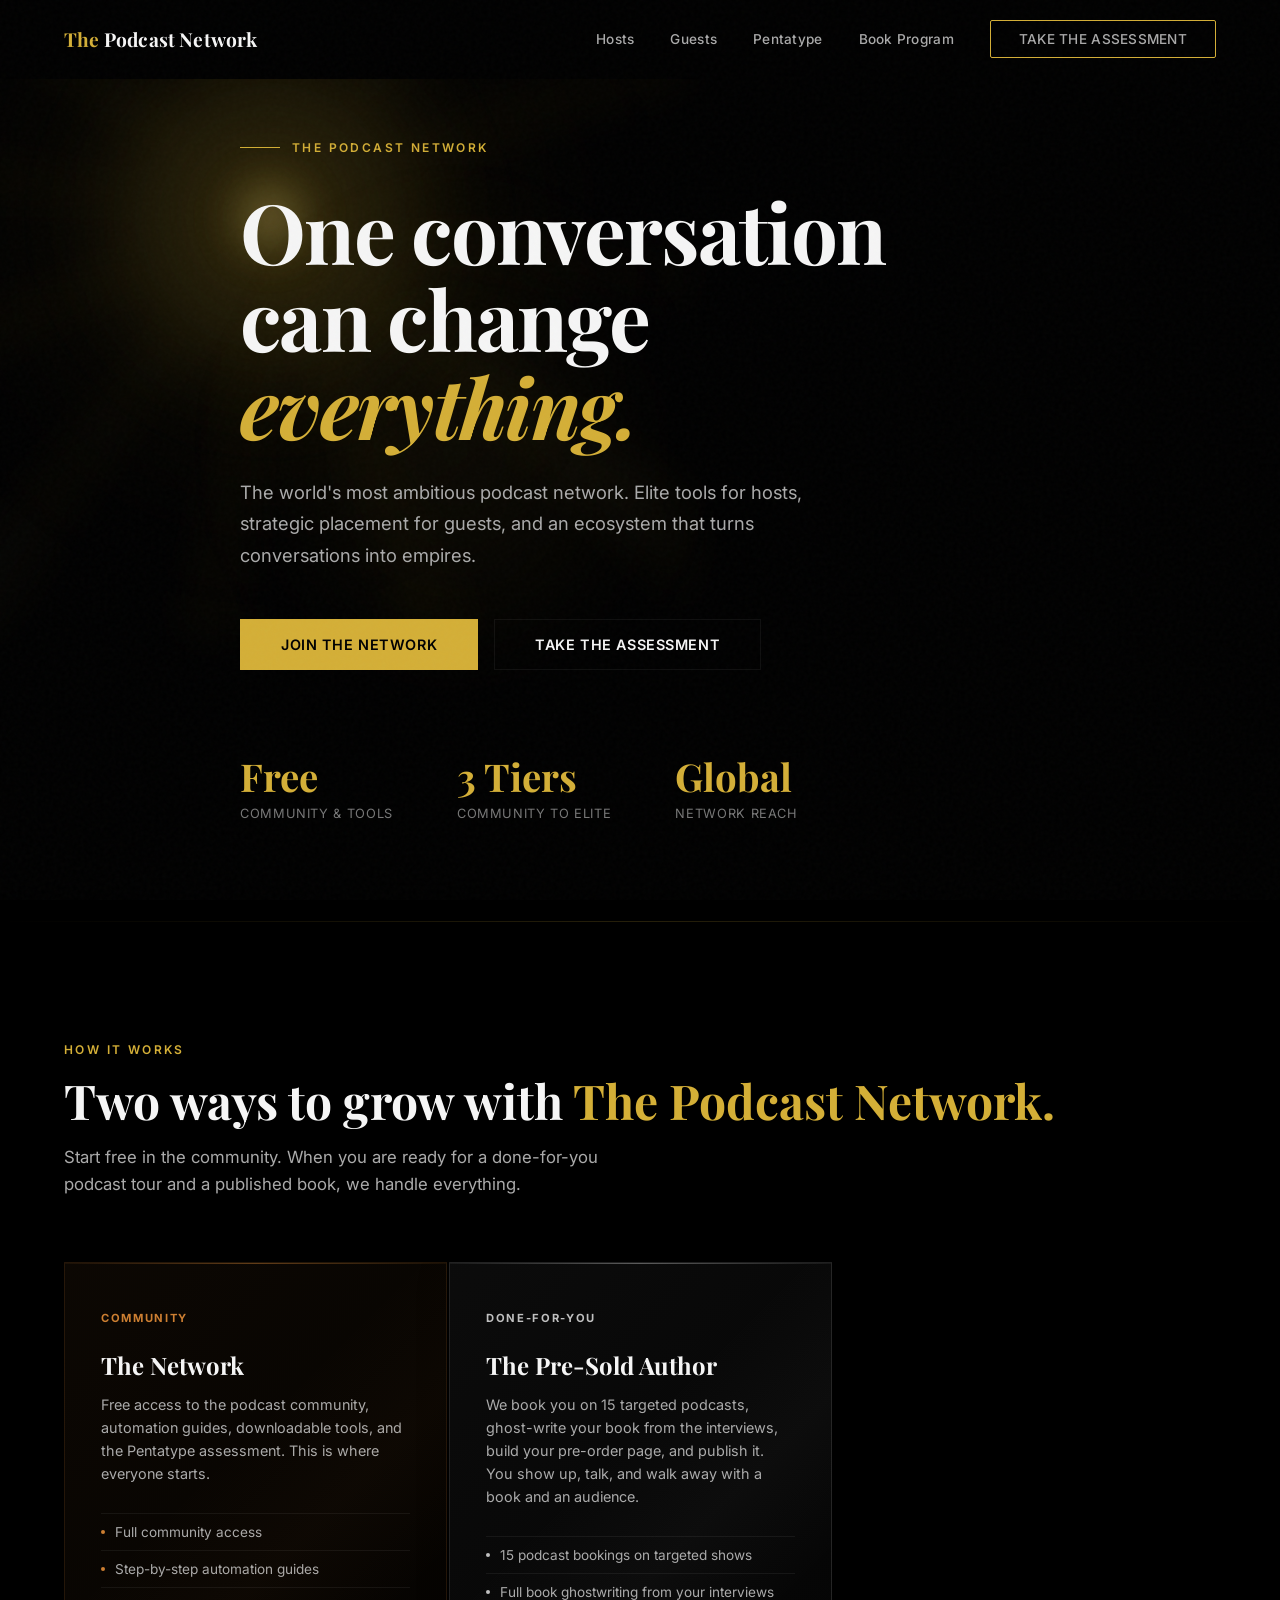
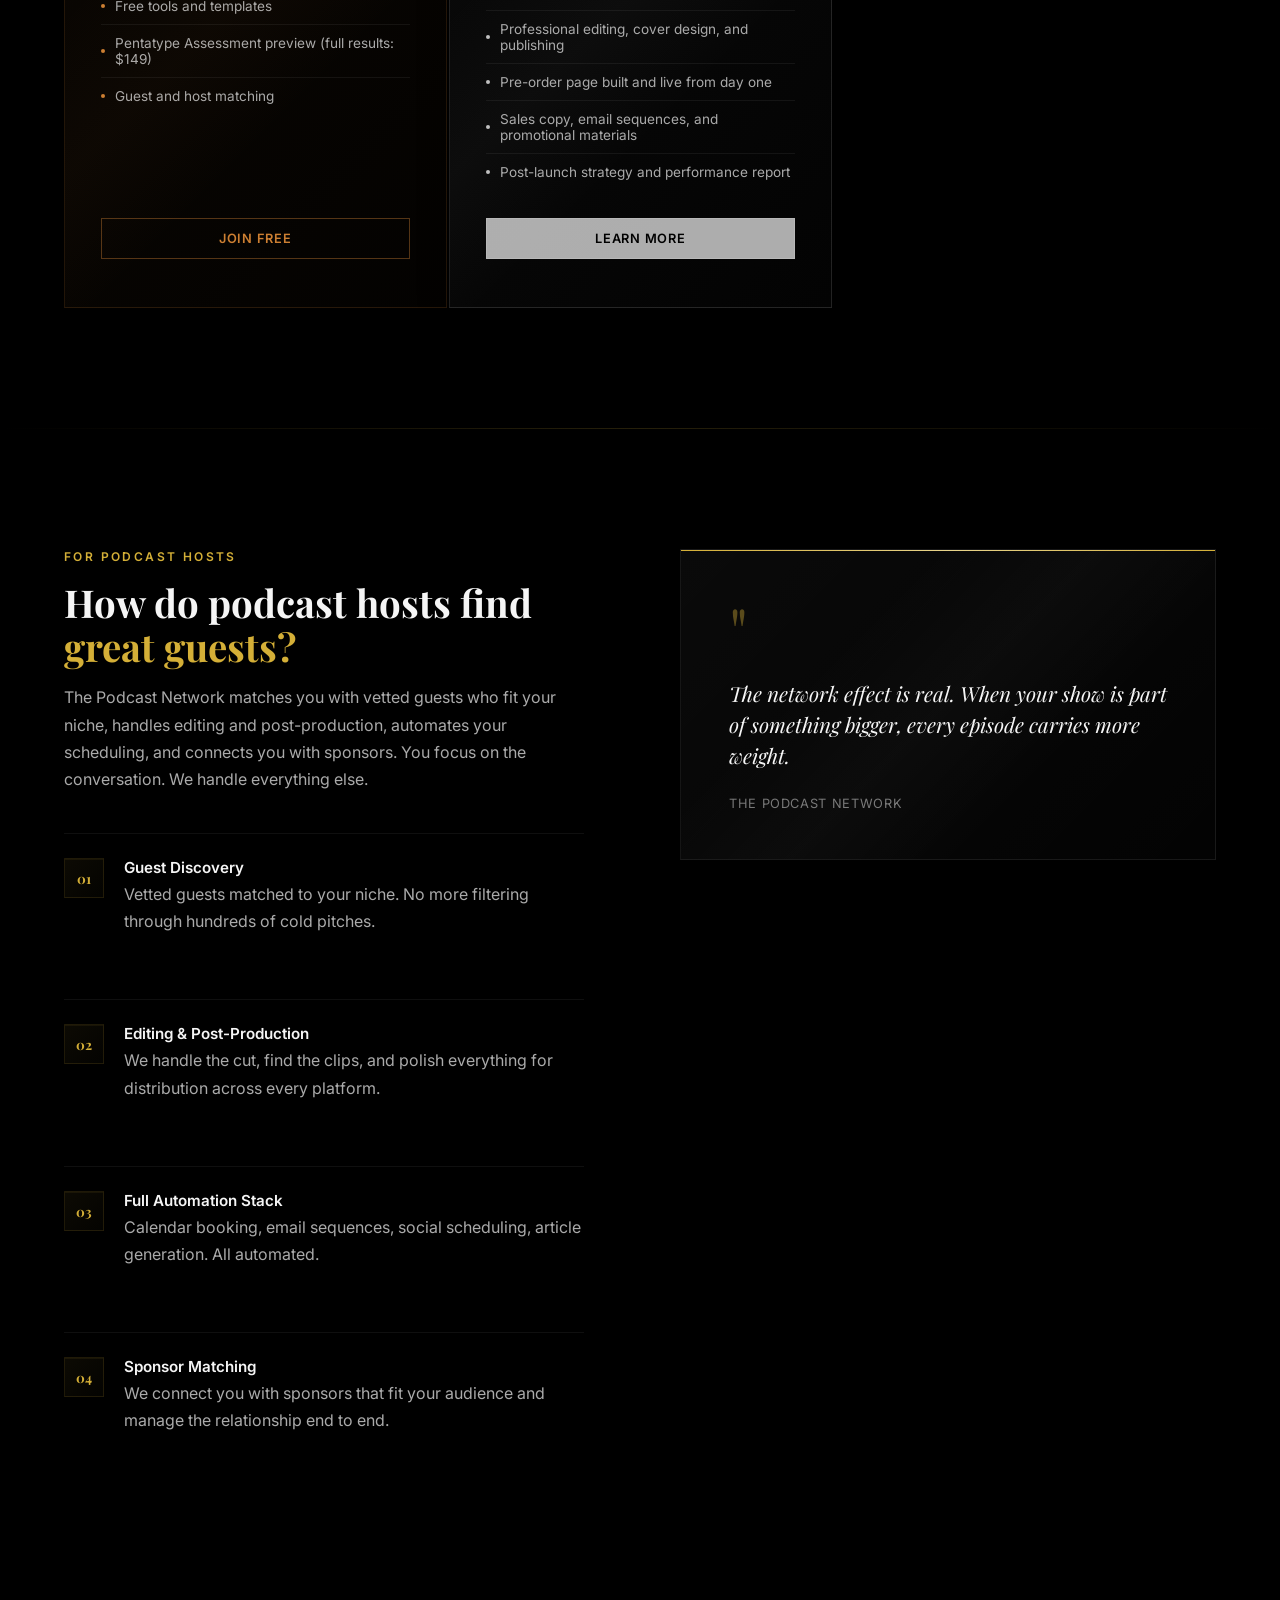
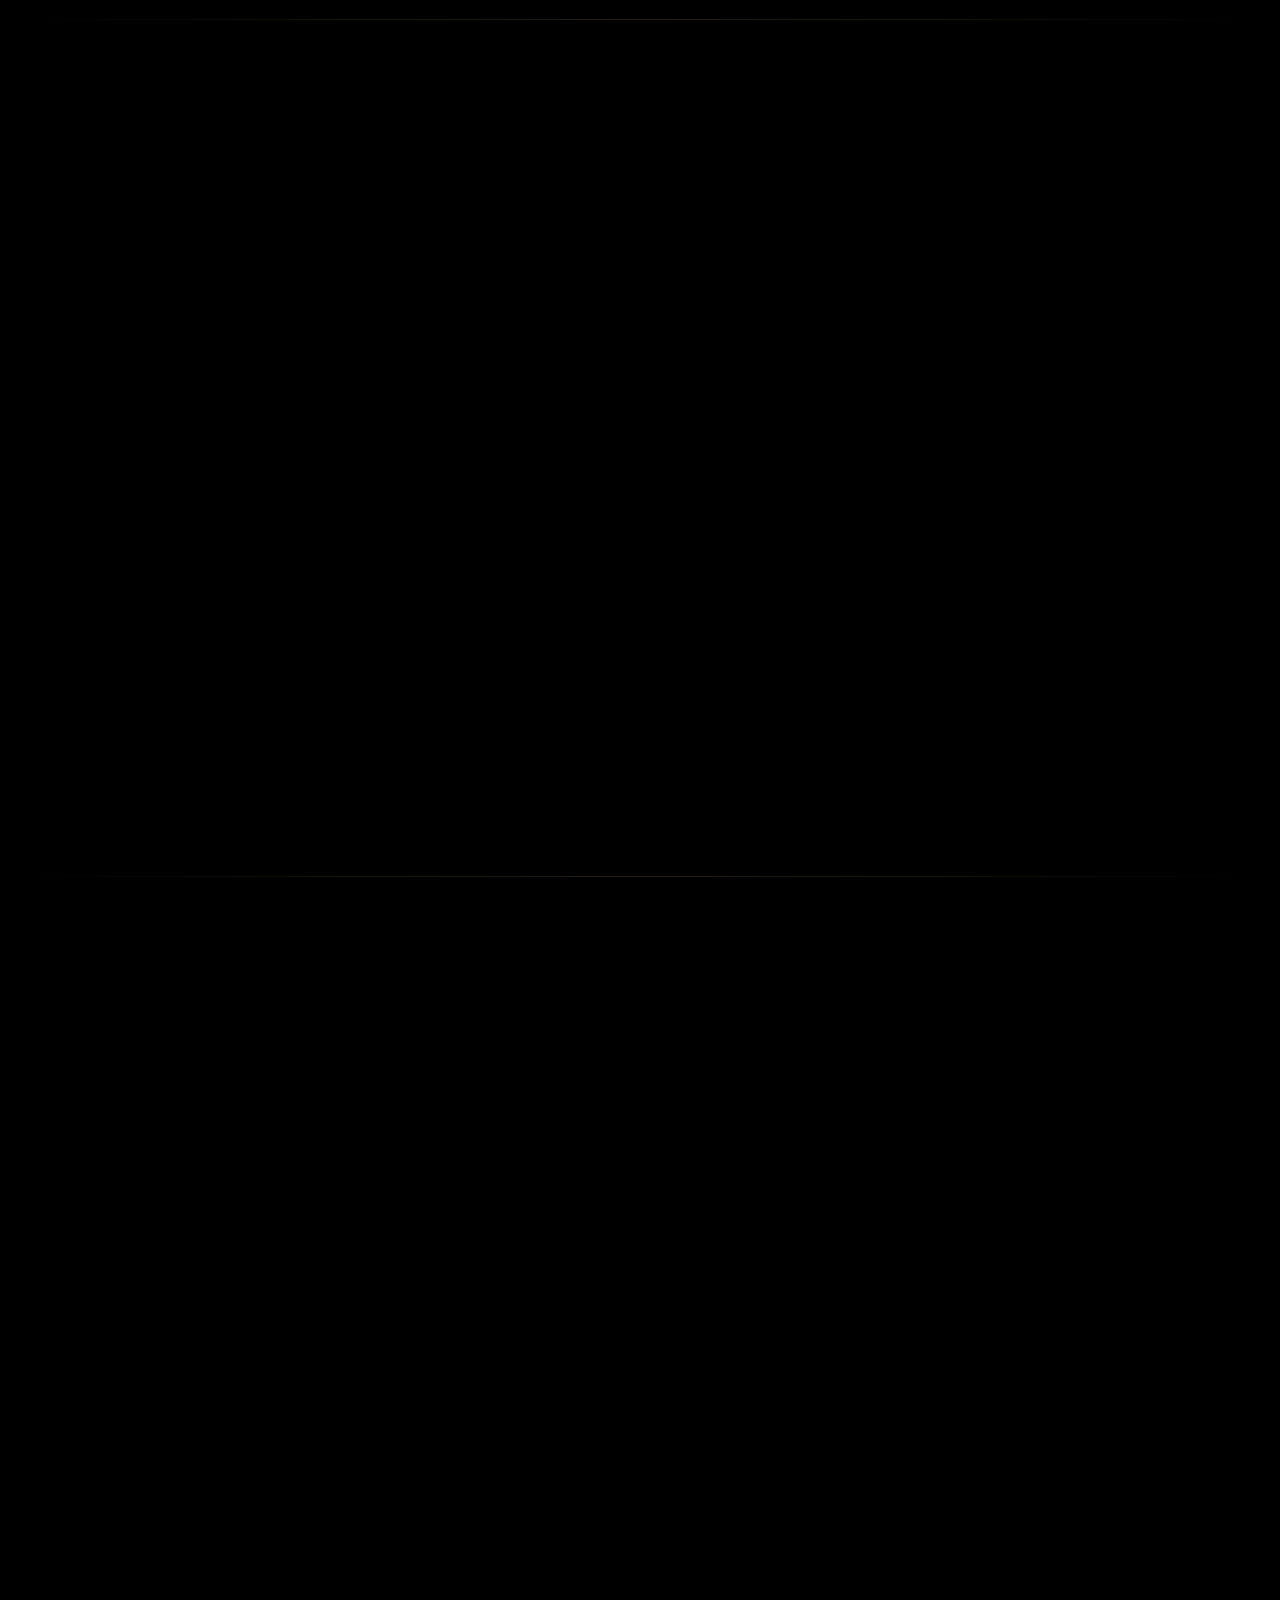
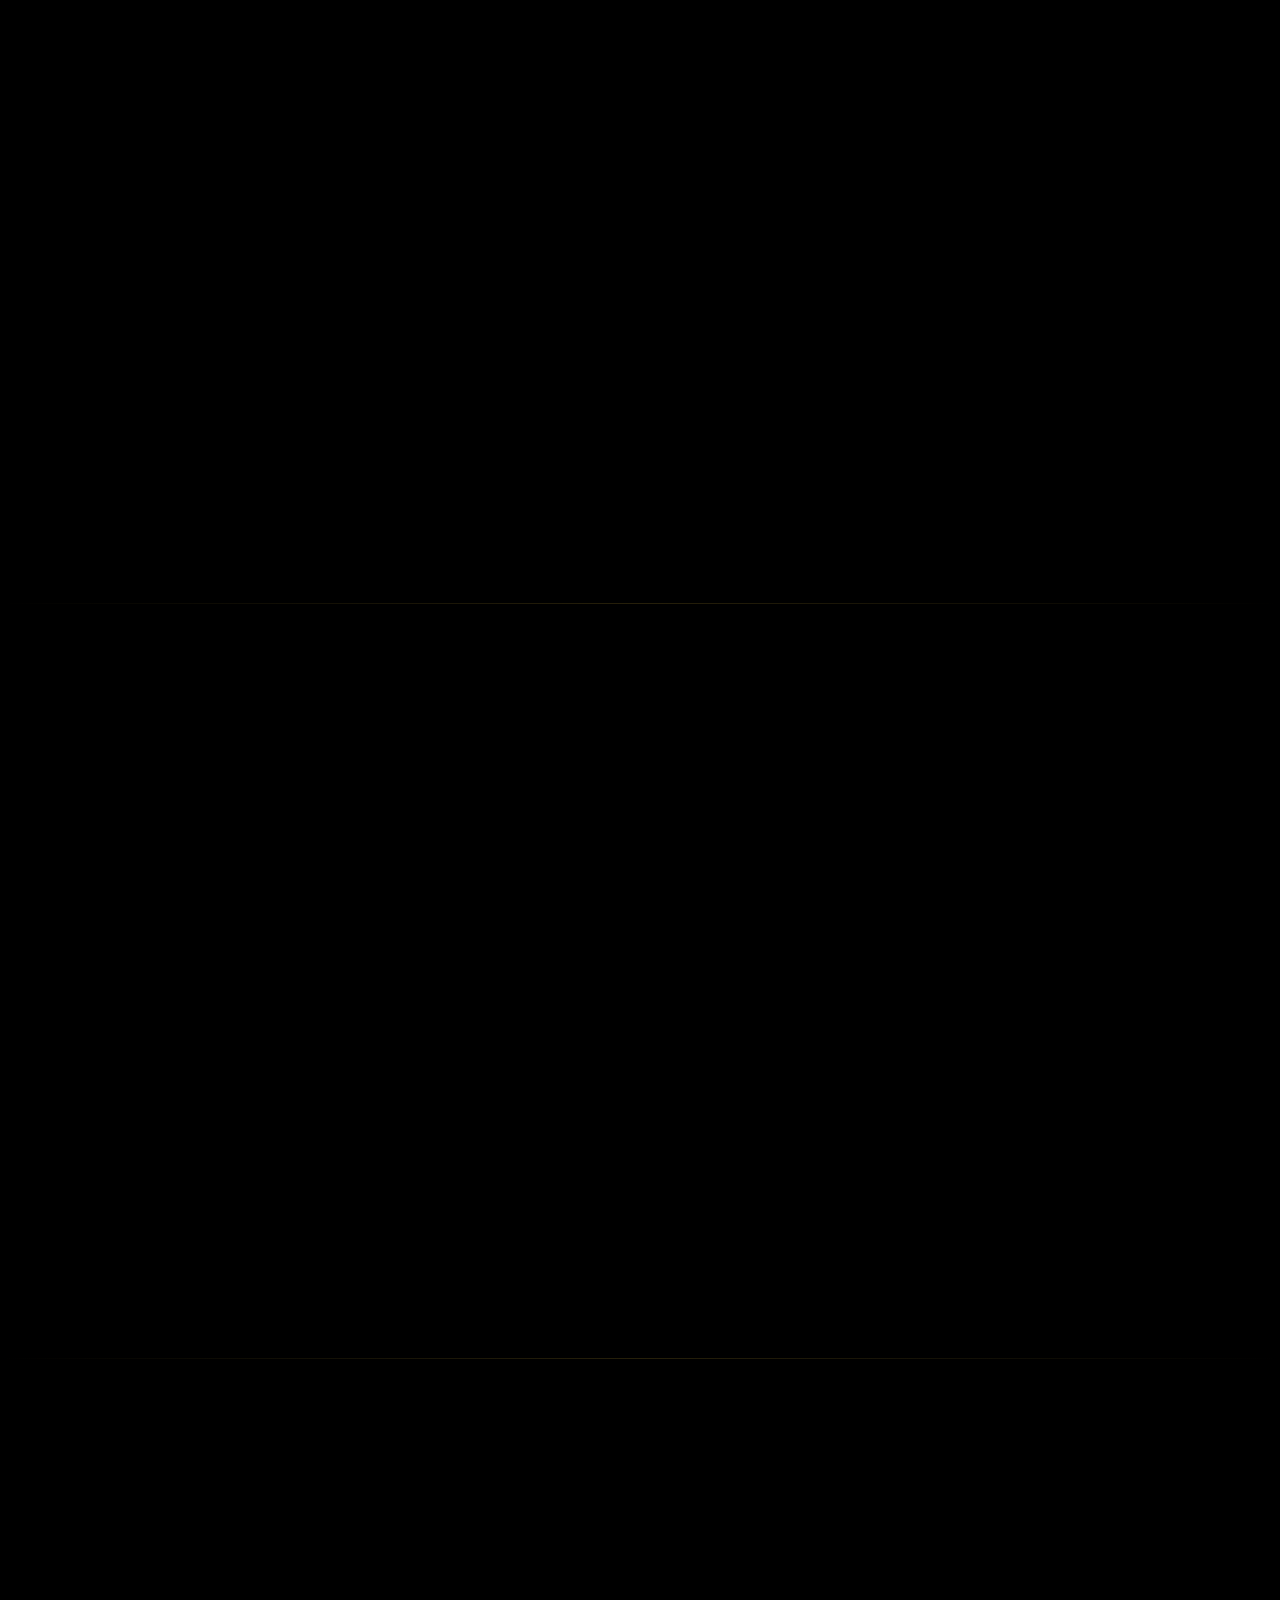
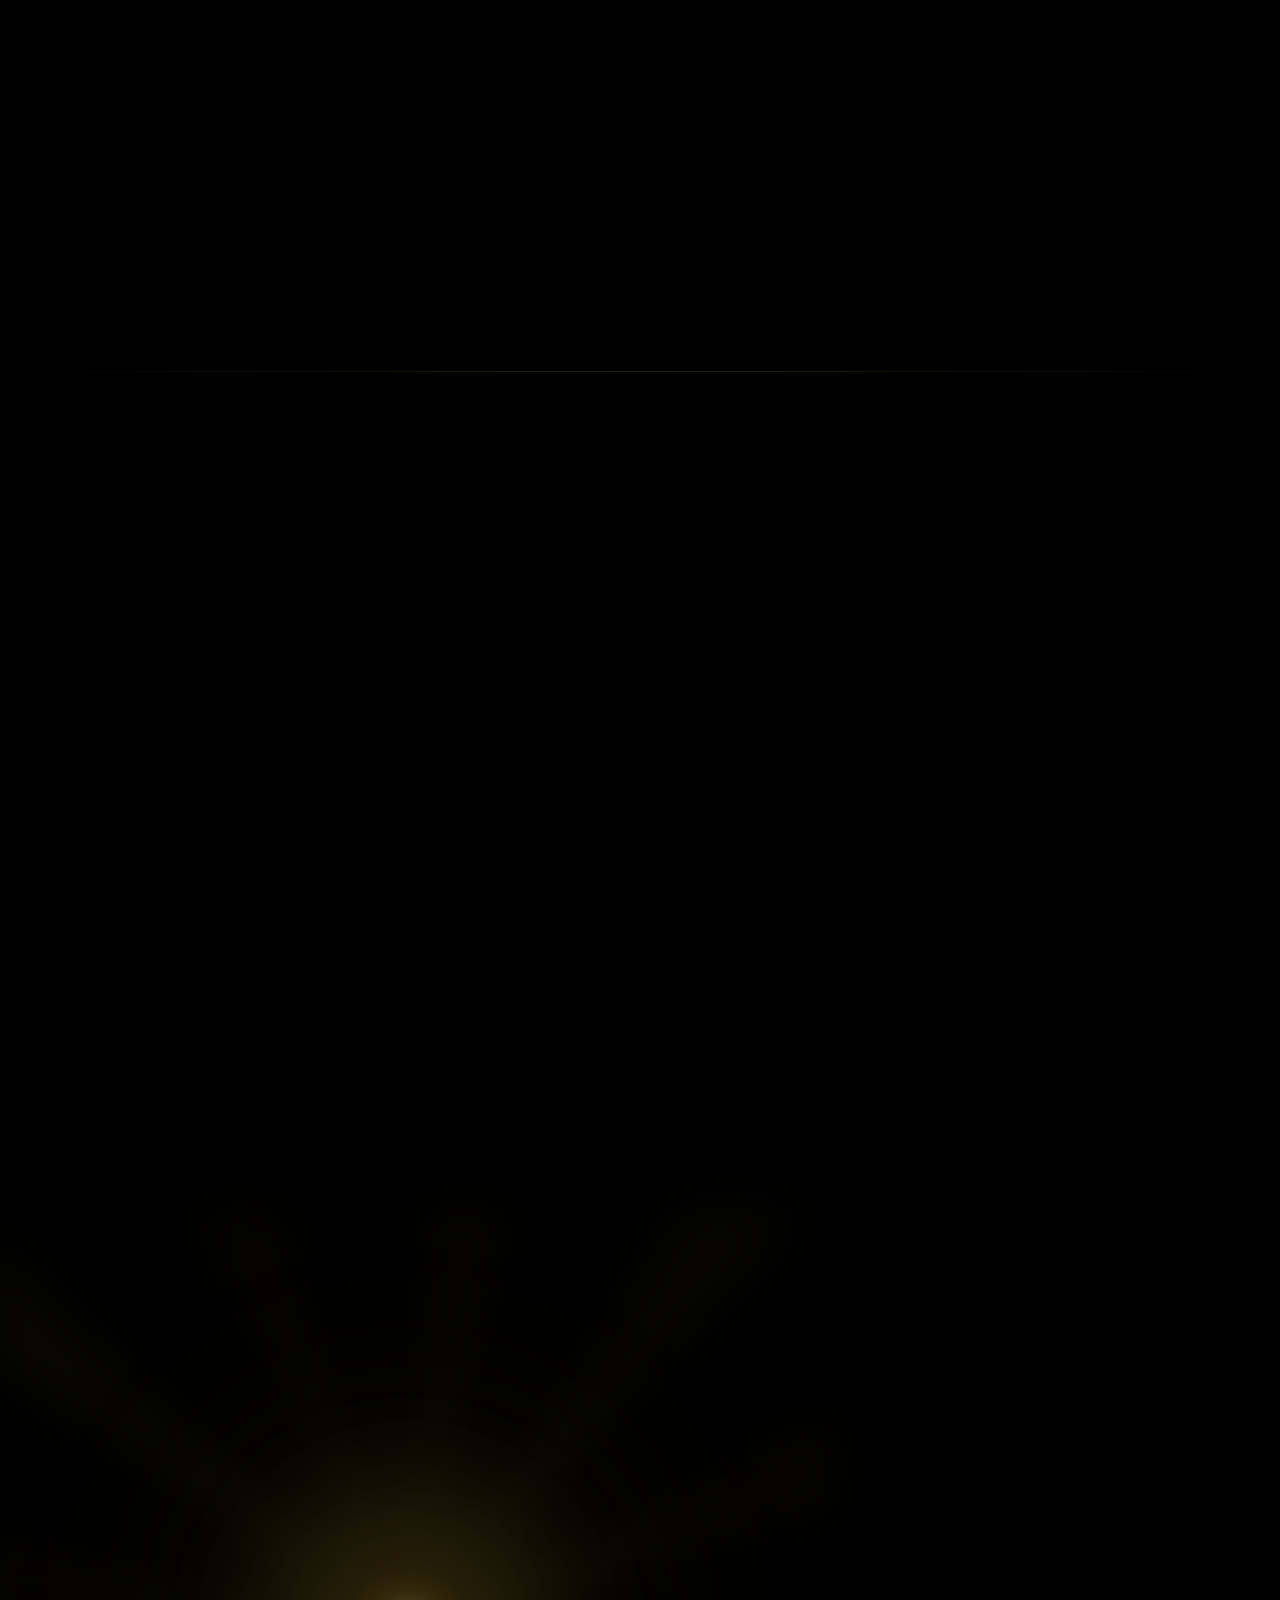
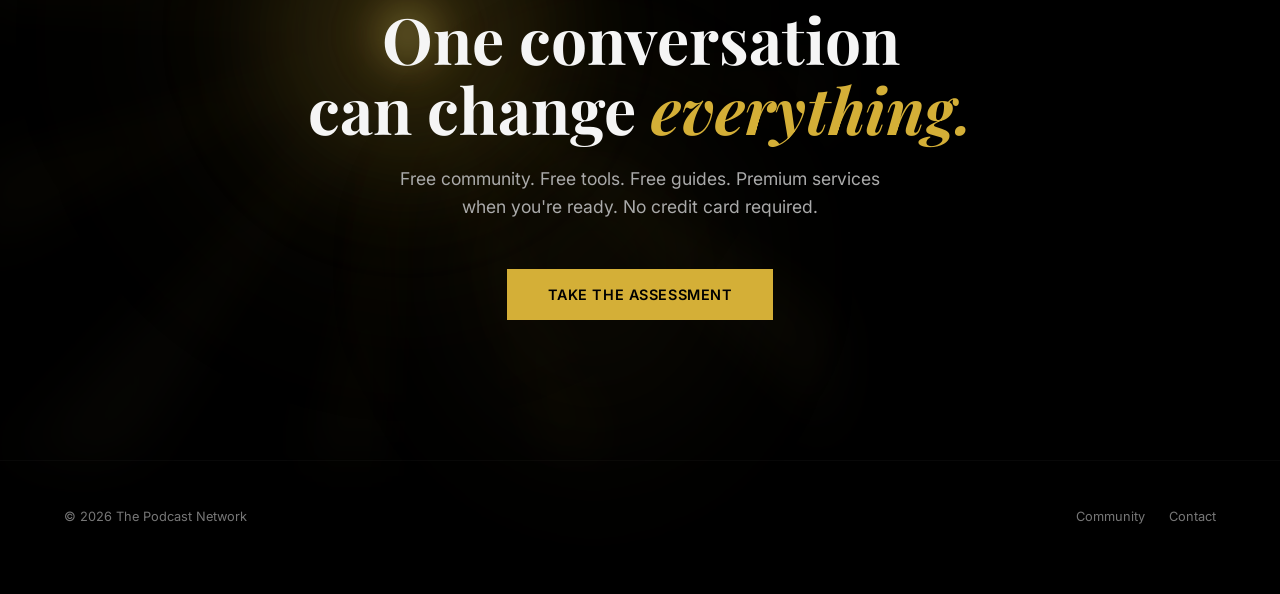
==== commit d147c22c: "homepage: drop Circle tier, 2-tier structure, SEO/AEO optimized copy, updated FAQ schema, Pre-Sold A" ====
--- a/index.html
+++ b/index.html
@@ -3,8 +3,8 @@
 <head>
 <meta charset="UTF-8">
 <meta name="viewport" content="width=device-width, initial-scale=1.0">
-<title>The Podcast Network | The Future of Podcasting</title>
-<meta name="description" content="The Podcast Network is the world's premier podcast ecosystem. Elite tools for hosts, strategic placement for guests, and an exclusive network that turns conversations into empires.">
+<title>The Podcast Network | Find Guests, Get Booked, Publish Your Book</title>
+<meta name="description" content="The Podcast Network connects hosts with vetted guests, books you on targeted shows, and turns your episodes into a published book. Free community for podcast hosts and guests. Take the Pentatype Communication Assessment.">
 <meta name="robots" content="index, follow, max-snippet:-1, max-image-preview:large">
 <meta name="author" content="The Podcast Network">
 <meta name="theme-color" content="#000000">
@@ -18,7 +18,7 @@
 <meta property="og:type" content="website">
 <meta property="og:url" content="https://podcastnetwork.org">
 <meta property="og:title" content="The Podcast Network | One Conversation Can Change Everything">
-<meta property="og:description" content="The world's most ambitious podcast ecosystem. Free community, done-for-you podcast tours, and an elite circle with a private jet studio. Three tiers. One network.">
+<meta property="og:description" content="The Podcast Network connects hosts with guests, books you on targeted shows, and turns your interviews into a published book. Free community and the Pre-Sold Author program.">
 <meta property="og:site_name" content="The Podcast Network">
 <meta property="og:locale" content="en_US">
 <meta property="og:image" content="https://podcastnetwork.org/og-image.png">
@@ -29,7 +29,7 @@
 <!-- Twitter Card -->
 <meta name="twitter:card" content="summary_large_image">
 <meta name="twitter:title" content="The Podcast Network | One Conversation Can Change Everything">
-<meta name="twitter:description" content="Elite podcast tools for hosts. Strategic placement for guests. An ecosystem that turns conversations into empires.">
+<meta name="twitter:description" content="Find podcast guests, get booked on shows, and turn your interviews into a published book. Free community and done-for-you Pre-Sold Author program.">
 <meta name="twitter:image" content="https://podcastnetwork.org/og-image.png">
 <meta name="twitter:image:alt" content="The Podcast Network - One Conversation Can Change Everything">
 
@@ -40,7 +40,7 @@
   "@type":"Organization",
   "name":"The Podcast Network",
   "url":"https://podcastnetwork.org",
-  "description":"The world's premier podcast ecosystem with three tiers: a free global community, a done-for-you podcast tour with book publication, and an invitation-only elite circle featuring a private jet podcast studio.",
+  "description":"The Podcast Network connects podcast hosts with vetted guests, books you on targeted shows, and turns your interviews into a published book. Free community on Skool, Pentatype Communication Assessment, and The Pre-Sold Author done-for-you program.",
   "sameAs":["https://www.skool.com/thepodcastnetwork"],
   "contactPoint":{"@type":"ContactPoint","email":"hello@podcastnetwork.org","contactType":"customer service"},
   "foundingDate":"2024",
@@ -68,8 +68,7 @@
   "name":"The Podcast Network Membership Tiers",
   "itemListElement":[
     {"@type":"ListItem","position":1,"item":{"@type":"Service","name":"The Network - Community Tier","description":"Free access to the podcast community, automation guides, downloadable tools, and the Pentatype communication assessment.","offers":{"@type":"Offer","price":"0","priceCurrency":"USD"},"provider":{"@type":"Organization","name":"The Podcast Network"}}},
-    {"@type":"ListItem","position":2,"item":{"@type":"Service","name":"The Tour - Done-For-You Tier","description":"Fully managed podcast guest placement service with strategic booking, post-production, and a ghost-written book compiled from your best episodes.","provider":{"@type":"Organization","name":"The Podcast Network"}}},
-    {"@type":"ListItem","position":3,"item":{"@type":"Service","name":"The Circle - Elite Tier","description":"Invitation-only elite tier with private jet podcast studio, world-class host and guest access, global in-person recordings, and premium media placement.","provider":{"@type":"Organization","name":"The Podcast Network"}}}
+    {"@type":"ListItem","position":2,"item":{"@type":"Service","name":"The Pre-Sold Author - Done-For-You Program","description":"A 20-week done-for-you program that books you on 15 targeted podcasts, ghostwrites your book from the interviews, handles editing, cover design, publishing, and launch strategy. Founding member pricing starts at $10,000.","offers":{"@type":"Offer","price":"10000","priceCurrency":"USD"},"provider":{"@type":"Organization","name":"The Podcast Network"}}}
   ]
 }
 </script>
@@ -108,11 +107,14 @@
   "@context":"https://schema.org",
   "@type":"FAQPage",
   "mainEntity":[
-    {"@type":"Question","name":"What is The Podcast Network?","acceptedAnswer":{"@type":"Answer","text":"The Podcast Network is the world's premier podcast ecosystem offering three tiers: a free community with tools, guides, and the Pentatype communication assessment; a done-for-you podcast tour with ghost-written book publication; and an invitation-only elite circle with private jet studio sessions and access to world-class hosts and guests."}},
-    {"@type":"Question","name":"Is The Podcast Network free to join?","acceptedAnswer":{"@type":"Answer","text":"Yes. The community tier is completely free and includes access to the full podcast community, automation guides, downloadable tools, and a preview of the Pentatype communication assessment. Premium tiers are available for those seeking done-for-you services or elite access."}},
-    {"@type":"Question","name":"What is the Pentatype communication assessment?","acceptedAnswer":{"@type":"Answer","text":"The Pentatype is a psychometrically validated communication style assessment built on the Five-Dimension Model. It measures five dimensions: Connection, Structure, Conviction, Discovery, and Meaning. Take the free 20-question assessment to discover Your Core, then unlock your complete 25-type profile for $149."}},
-    {"@type":"Question","name":"How does the podcast tour work?","acceptedAnswer":{"@type":"Answer","text":"The Tour tier provides a fully managed podcast guest placement service. We match you with vetted shows aligned to your expertise, handle all booking and scheduling, and compile your best episodes into a ghost-written book. The result: authority, reach, and a published work built from conversations that already resonated."}},
-    {"@type":"Question","name":"What is The Circle?","acceptedAnswer":{"@type":"Answer","text":"The Circle is the invitation-only elite tier of The Podcast Network. Members gain accest to a private jet podcast studio, recording sessions with world-class hosts and guests, in-person events worldwide, and a level of media access and relationships that does not exist anywhere else."}}
+    {"@type":"Question","name":"What is The Podcast Network?","acceptedAnswer":{"@type":"Answer","text":"The Podcast Network is a podcast ecosystem that connects hosts with vetted guests, books you on targeted shows, and turns your interviews into a published book. It includes a free community on Skool with tools and guides, the Pentatype Communication Assessment, and a done-for-you program called The Pre-Sold Author."}},
+    {"@type":"Question","name":"Is The Podcast Network free to join?","acceptedAnswer":{"@type":"Answer","text":"Yes. The community is completely free and includes access to other podcast hosts and guests, automation guides, downloadable tools, and the Pentatype Communication Assessment preview. The Pre-Sold Author done-for-you program is a separate paid service."}},
+    {"@type":"Question","name":"What is the Pentatype Communication Assessment?","acceptedAnswer":{"@type":"Answer","text":"The Pentatype is a psychometrically validated communication style assessment that measures five dimensions: Connection, Structure, Conviction, Discovery, and Meaning. It identifies your Core communication type from a 25-type matrix. The free assessment takes four minutes. The full profile costs $149."}},
+    {"@type":"Question","name":"How do I get booked on podcasts?","acceptedAnswer":{"@type":"Answer","text":"The Podcast Network matches you with shows that fit your expertise, audience, and goals. Free community members get guest request boards and host-guest matching. Pre-Sold Author members get 15 personally brokered podcast bookings with ghostwritten book publication."}},
+    {"@type":"Question","name":"How does The Pre-Sold Author program work?","acceptedAnswer":{"@type":"Answer","text":"The Pre-Sold Author is a 20-week done-for-you program. We book you on 15 targeted podcasts, set up a pre-order page, ghostwrite your book from the interviews, handle editing and cover design, and publish the finished book. Founding member pricing starts at $10,000."}},
+    {"@type":"Question","name":"How do podcast hosts find guests for their show?","acceptedAnswer":{"@type":"Answer","text":"The Podcast Network provides guest discovery through community matching boards where vetted guests are matched to your niche. Hosts also get access to editing support, automation tools, and sponsor matching. The community is free to join."}},
+    {"@type":"Question","name":"Can I turn my podcast episodes into a book?","acceptedAnswer":{"@type":"Answer","text":"Yes. The Pre-Sold Author program turns podcast interviews into a professionally published book. Episodes are transcribed, the manuscript is ghostwritten in your voice, professionally edited, designed, and published through distribution channels."}},
+    {"@type":"Question","name":"Who is The Podcast Network for?","acceptedAnswer":{"@type":"Answer","text":"The Podcast Network serves entrepreneurs, coaches, consultants, speakers, authors, and thought leaders who use podcasting to build authority. Whether you host a show, want to guest on shows, or want to turn your expertise into a published book, there is a path for you."}}
   ]
 }
 </script>
@@ -561,9 +563,9 @@
 <!-- TIERS -->
 <section class="tiers" id="tiers">
   <div class="container">
-    <div class="section-eyebrow reveal">The Network</div>
-    <h2 class="reveal">Three tiers. One <span class="gold">network.</span></h2>
-    <p class="section-sub reveal">From your first episode to flying at 45,000 feet, there's a place for you here.</p>
+    <div class="section-eyebrow reveal">How It Works</div>
+    <h2 class="reveal">Two ways to grow with <span class="gold">The Podcast Network.</span></h2>
+    <p class="section-sub reveal">Start free in the community. When you are ready for a done-for-you podcast tour and a published book, we handle everything.</p>
 
     <div class="tier-grid">
       <div class="tier-card tier-bronze reveal">
@@ -582,33 +584,19 @@
 
       <div class="tier-card tier-silver reveal reveal-d1">
         <div class="tier-label">Done-For-You</div>
-        <h3>The Tour</h3>
-        <p class="tier-desc">We build your brand, book your podcast tour, manage every detail, and ghost-write your book from the episodes. You just show up and talk.</p>
+        <h3>The Pre-Sold Author</h3>
+        <p class="tier-desc">We book you on 15 targeted podcasts, ghost-write your book from the interviews, build your pre-order page, and publish it. You show up, talk, and walk away with a book and an audience.</p>
         <ul class="tier-features">
-          <li>Full branding and positioning</li>
-          <li>10-20 episode podcast tour</li>
-          <li>Custom pitches and booking</li>
-          <li>Ghost-written book from episodes</li>
-          <li>Pre-order page and launch strategy</li>
-          <li>Post-production and distribution</li>
+          <li>15 podcast bookings on targeted shows</li>
+          <li>Full book ghostwriting from your interviews</li>
+          <li>Professional editing, cover design, and publishing</li>
+          <li>Pre-order page built and live from day one</li>
+          <li>Sales copy, email sequences, and promotional materials</li>
+          <li>Post-launch strategy and performance report</li>
         </ul>
-        <a href="https://www.skool.com/thepodcastnetwork/about" target="_blank" rel="noopener" class="tier-cta silver-cta">Apply Now</a>
-      </div>
-
-      <div class="tier-card tier-gold featured reveal reveal-d2">
-        <div class="tier-label">Invitation Only</div>
-        <h3>The Circle</h3>
-        <p class="tier-desc">The top tier. Private jet studio sessions, access to world-class hosts and guests, global in-person recordings, and media placement at the highest level.</p>
-        <ul class="tier-features">
-          <li>Private aviation podcast studio</li>
-          <li>In-person sessions worldwide</li>
-          <li>Access to elite hosts and guests</li>
-          <li>Bestseller launch strategy</li>
-          <li>Premium sponsor introductions</li>
-          <li>Private network events</li>
-        </ul>
-        <a href="https://www.skool.com/thepodcastnetwork/about" target="_blank" rel="noopener" class="tier-cta elite-cta">Join the Waitlist</a>
-      </div>
+        <a href="/pre-sold-author.html" class="tier-cta silver-cta">Learn More</a>
+      </div>
+
     </div>
   </div>
 </section>
@@ -620,9 +608,9 @@
   <div class="container">
     <div class="split-layout">
       <div class="content reveal">
-        <div class="section-eyebrow">For Hosts</div>
-        <h2>The Network effect is <span class="gold">real.</span></h2>
-        <p>You started a podcast because you love conversations, not because you love editing, scheduling, and chasing sponsors. We built the tools and team to handle everything else.</p>
+        <div class="section-eyebrow">For Podcast Hosts</div>
+        <h2>How do podcast hosts find <span class="gold">great guests?</span></h2>
+        <p>The Podcast Network matches you with vetted guests who fit your niche, handles editing and post-production, automates your scheduling, and connects you with sponsors. You focus on the conversation. We handle everything else.</p>
         <div class="feature-list">
           <div class="feature-item">
             <div class="f-icon">01</div>
@@ -670,9 +658,9 @@
 <!-- GUESTS -->
 <section class="guests" id="guests">
   <div class="container">
-    <div class="section-eyebrow reveal">For Guests</div>
-    <h2 class="reveal" style="font-family:var(--font-display);font-size:clamp(2rem,4vw,3rem);font-weight:700;margin-bottom:16px">Get booked. Get heard. Get <span class="gold">published.</span></h2>
-    <p class="reveal" style="color:var(--text2);font-size:1.05rem;line-height:1.6;max-width:600px;margin-bottom:48px">We don't just find you a podcast to be on. We engineer an entire tour designed around your message, your product, and your future book. Then we write the book for you.</p>
+    <div class="section-eyebrow reveal">For Podcast Guests</div>
+    <h2 class="reveal" style="font-family:var(--font-display);font-size:clamp(2rem,4vw,3rem);font-weight:700;margin-bottom:16px">How do you get booked on <span class="gold">podcasts?</span></h2>
+    <p class="reveal" style="color:var(--text2);font-size:1.05rem;line-height:1.6;max-width:600px;margin-bottom:48px">The Podcast Network books you on 10 to 20 targeted shows matched to your expertise. We handle pitching, scheduling, and coordination. Then we turn your best interviews into a published book. You show up and talk. We do the rest.</p>
 
     <div class="journey-grid">
       <div class="journey-step reveal">
@@ -879,27 +867,35 @@
     <div class="faq-grid">
       <details class="faq-item reveal">
         <summary>What is The Podcast Network?</summary>
-        <p>The Podcast Network is the world's premier podcast ecosystem offering three tiers: a free community with tools, guides, and the Pentatype communication assessment; a done-for-you podcast tour with ghost-written book publication; and an invitation-only elite circle with private jet studio sessions and access to world-class hosts and guests.</p>
+        <p>The Podcast Network is a podcast ecosystem that connects hosts with vetted guests, books you on targeted shows, and turns your interviews into a published book. It includes a free community on Skool with tools and guides, the Pentatype Communication Assessment, and a done-for-you program called The Pre-Sold Author that handles podcast booking, ghostwriting, editing, publishing, and launch strategy.</p>
       </details>
       <details class="faq-item reveal reveal-d1">
-        <summary>Is it free to join?</summary>
-        <p>Yes. The community tier is completely free and includes access to the full podcast community on Skool, automation guides, downloadable tools, and a preview of the Pentatype communication assessment. Premium tiers are available for those seeking done-for-you services or elite access.</p>
+        <summary>Is The Podcast Network free to join?</summary>
+        <p>Yes. The community is completely free and includes access to other podcast hosts and guests, automation guides, downloadable tools, and the Pentatype Communication Assessment preview. The Pre-Sold Author done-for-you program is a separate paid service for those who want a fully managed podcast tour and published book.</p>
       </details>
       <details class="faq-item reveal reveal-d2">
-        <summary>What is the Pentatype communication assessment?</summary>
-        <p>The Pentatype is a psychometrically validated communication style assessment built on the Five-Dimension Model. It measures five dimensions: Connection, Structure, Conviction, Discovery, and Meaning. Take the free 20-question assessment to discover Your Core, then unlock your complete 25-type profile for $149.</p>
+        <summary>What is the Pentatype Communication Assessment?</summary>
+        <p>The Pentatype is a psychometrically validated communication style assessment that measures five dimensions: Connection, Structure, Conviction, Discovery, and Meaning. It identifies your Core communication type from a 25-type matrix and maps it to the audiences that resonate with your signal. The free assessment takes four minutes. The full profile with sub-type analysis and audience psychographics costs $149.</p>
       </details>
       <details class="faq-item reveal reveal-d3">
-        <summary>How does the podcast tour work?</summary>
-        <p>The Tour tier provides a fully managed podcast guest placement service. We match you with vetted shows aligned to your expertise, handle all booking and scheduling, and compile your best episodes into a ghost-written book. The result: authority, reach, and a published work built from conversations that already resonated.</p>
+        <summary>How do I get booked on podcasts?</summary>
+        <p>The Podcast Network matches you with shows that fit your expertise, audience, and goals. For free community members, we provide guest request boards and host-guest matching. For Pre-Sold Author members, we personally broker 15 podcast bookings through our network, handle all pitching and scheduling, and turn the interviews into a published book.</p>
       </details>
       <details class="faq-item reveal">
-        <summary>What is The Circle?</summary>
-        <p>The Circle is the invitation-only elite tier. Members gain access to a private jet podcast studio, recording sessions with world-class hosts and guests, in-person events worldwide, and a level of media access and relationships that does not exist anywhere else.</p>
+        <summary>How does The Pre-Sold Author program work?</summary>
+        <p>The Pre-Sold Author is a 20-week done-for-you program. We book you on 15 targeted podcasts, set up a pre-order page before your first interview airs, ghostwrite your book from the interview transcripts, handle professional editing and cover design, and publish the finished book. You walk away with a published book, a built-in audience, and pre-order revenue. Founding member pricing starts at $10,000.</p>
       </details>
       <details class="faq-item reveal reveal-d1">
-        <summary>Who is this for?</summary>
-        <p>The Podcast Network serves entrepreneurs, executives, thought leaders, authors, and anyone who understands that podcasting is the most powerful personal media channel in the world. Whether you host a show, want to guest on shows, or both, there is a tier built for your level of ambition.</p>
+        <summary>How do podcast hosts find guests for their show?</summary>
+        <p>The Podcast Network provides guest discovery through our community matching boards, where vetted guests are matched to your niche. Hosts also get access to editing and post-production support, automation tools for scheduling and social distribution, and sponsor matching. The community is free to join for hosts at any stage.</p>
+      </details>
+      <details class="faq-item reveal reveal-d2">
+        <summary>Can I turn my podcast episodes into a book?</summary>
+        <p>Yes. The Pre-Sold Author program is specifically designed to turn podcast interviews into a professionally published book. We transcribe your episodes, identify what resonated with audiences, and ghostwrite the manuscript in your voice. The book is professionally edited, designed, and published through a distribution channel that puts it on shelves and online retailers.</p>
+      </details>
+      <details class="faq-item reveal reveal-d3">
+        <summary>Who is The Podcast Network for?</summary>
+        <p>The Podcast Network serves entrepreneurs, coaches, consultants, speakers, authors, and thought leaders who use podcasting to build authority and grow their business. Whether you host a show, want to guest on shows, or want to turn your expertise into a published book, there is a path built for your goals.</p>
       </details>
     </div>
   </div>
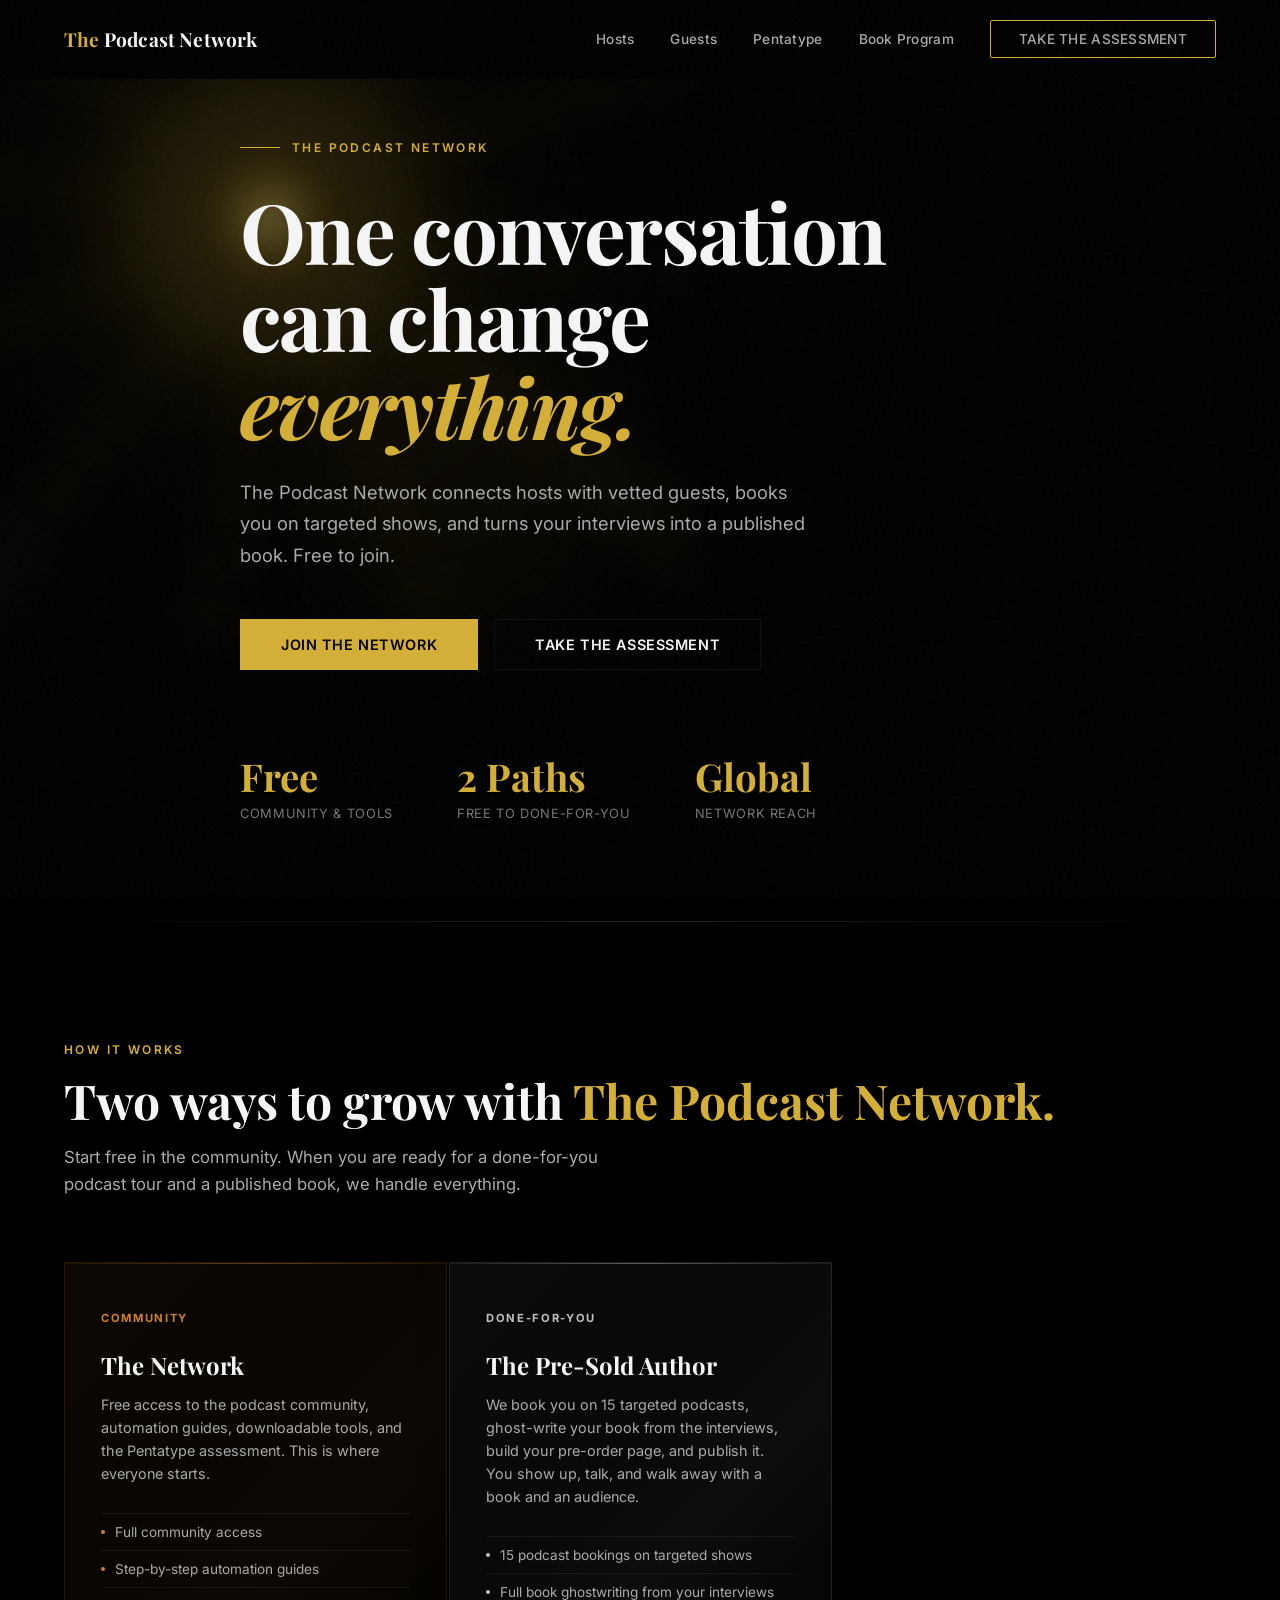
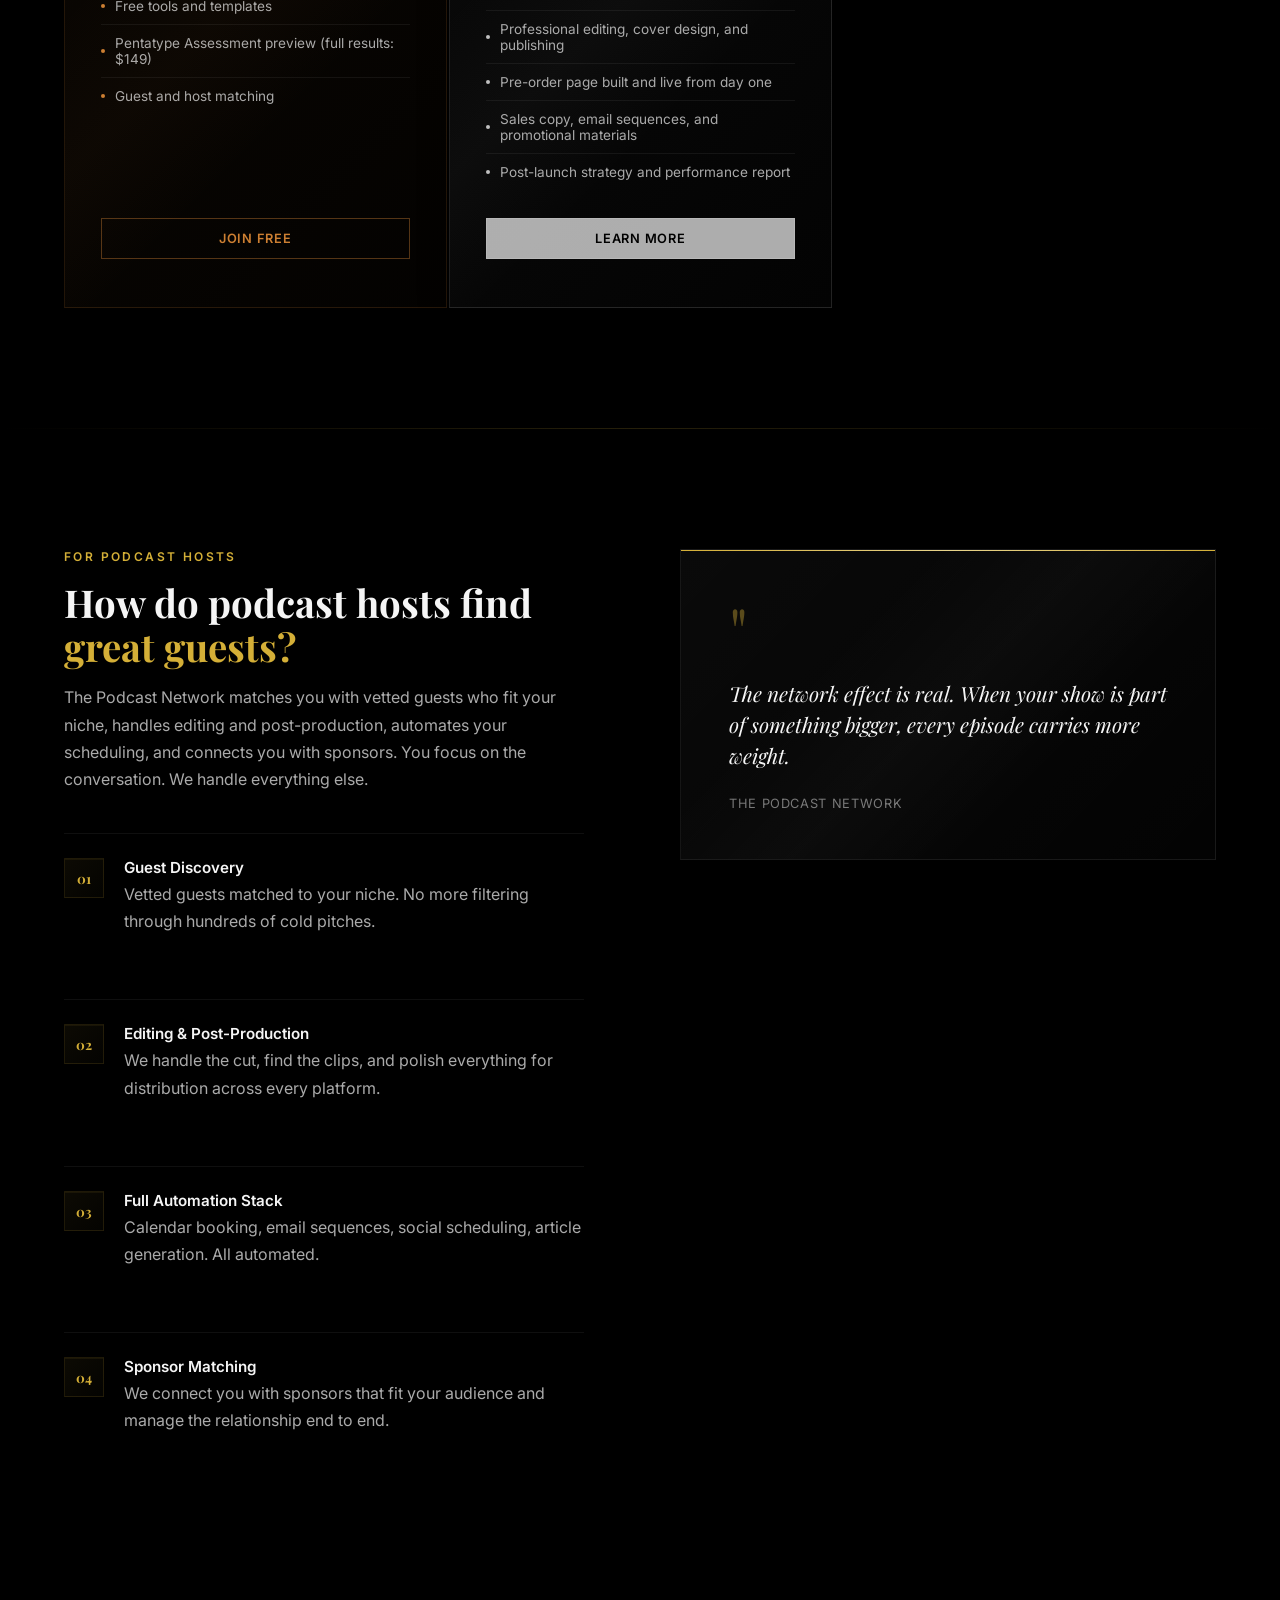
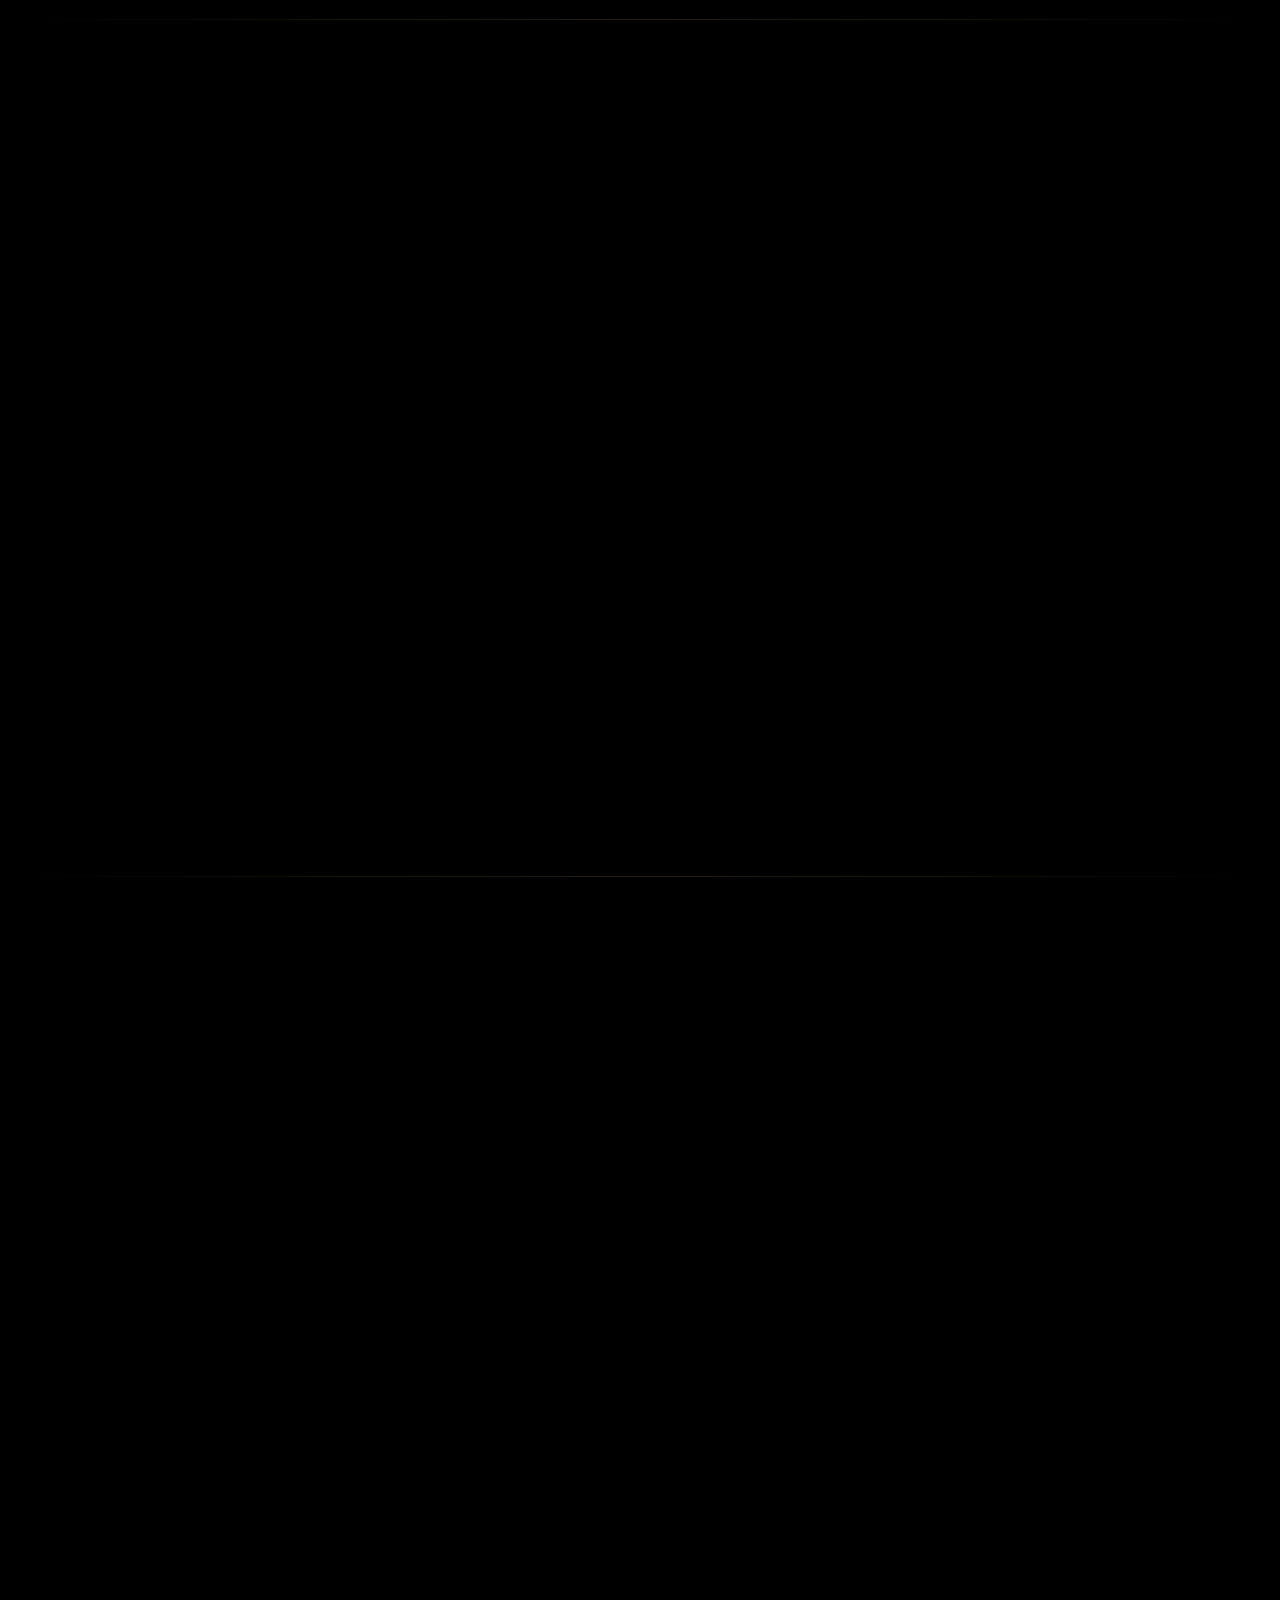
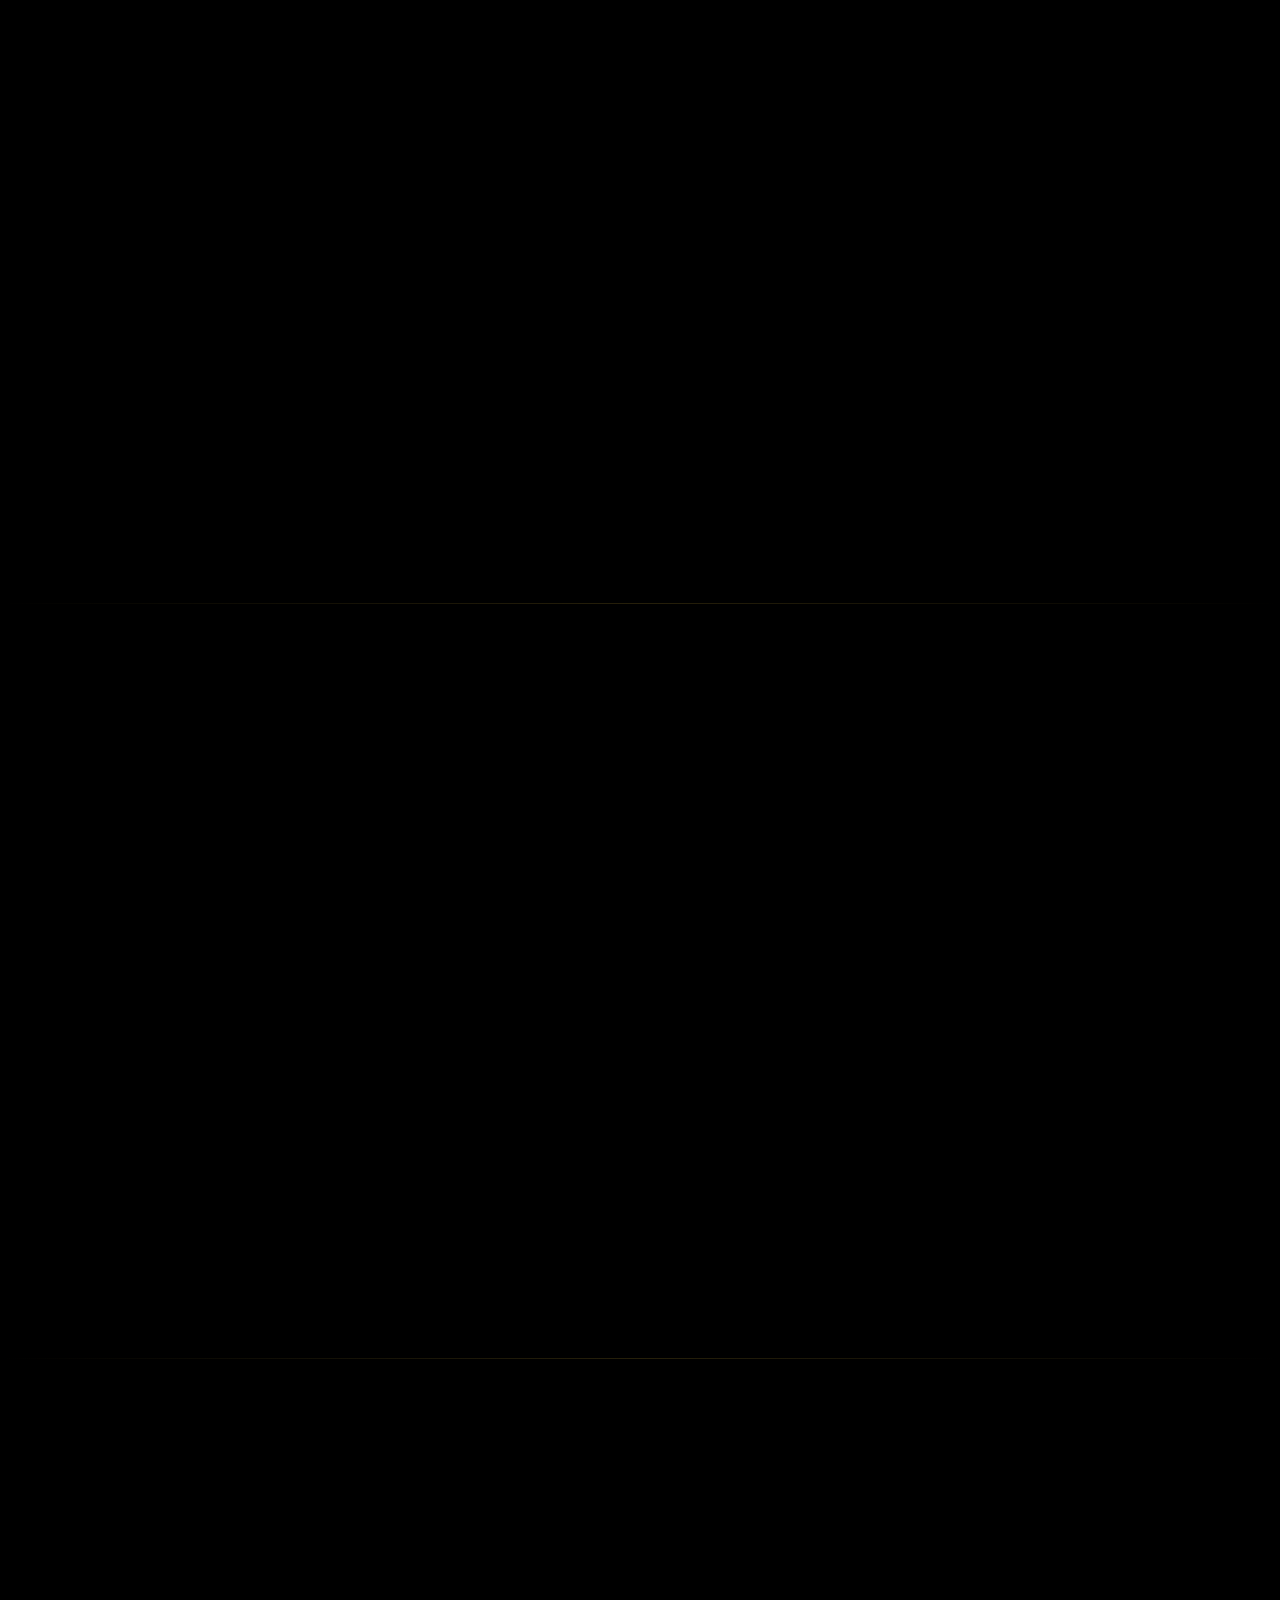
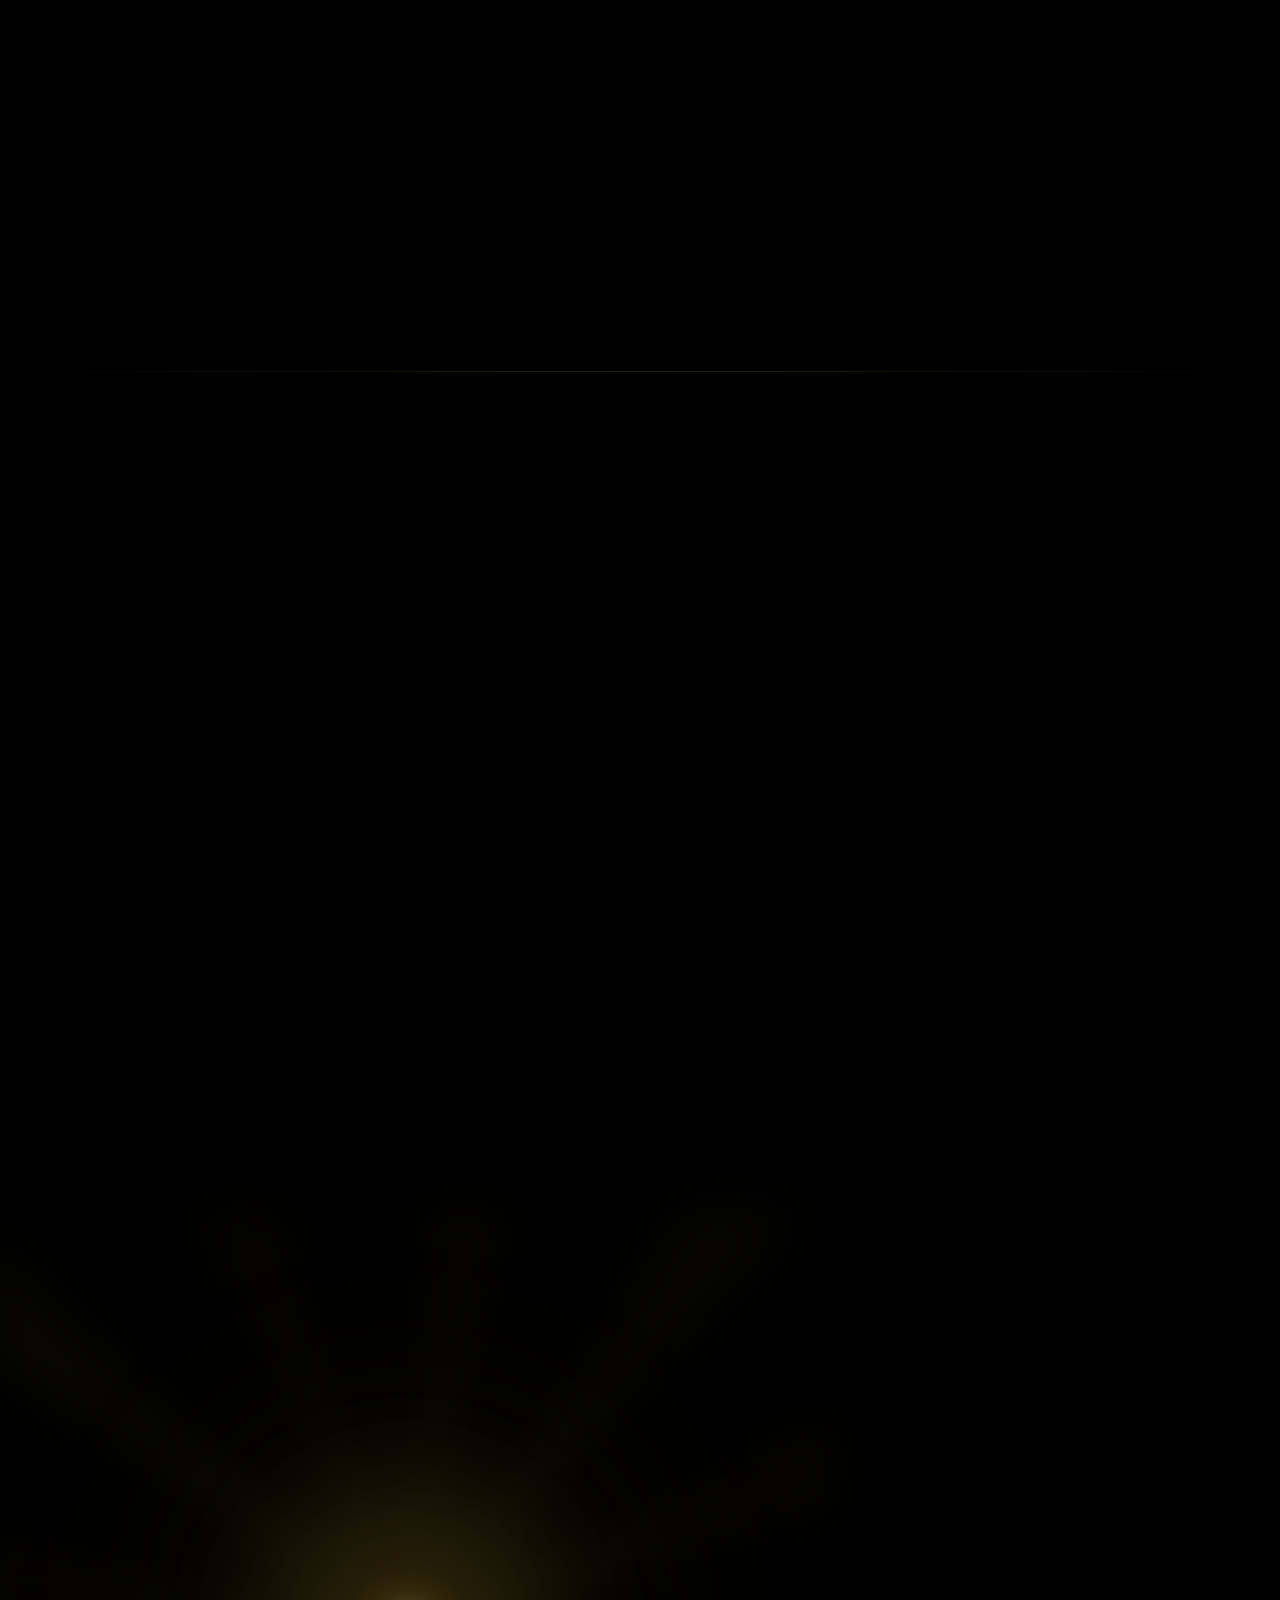
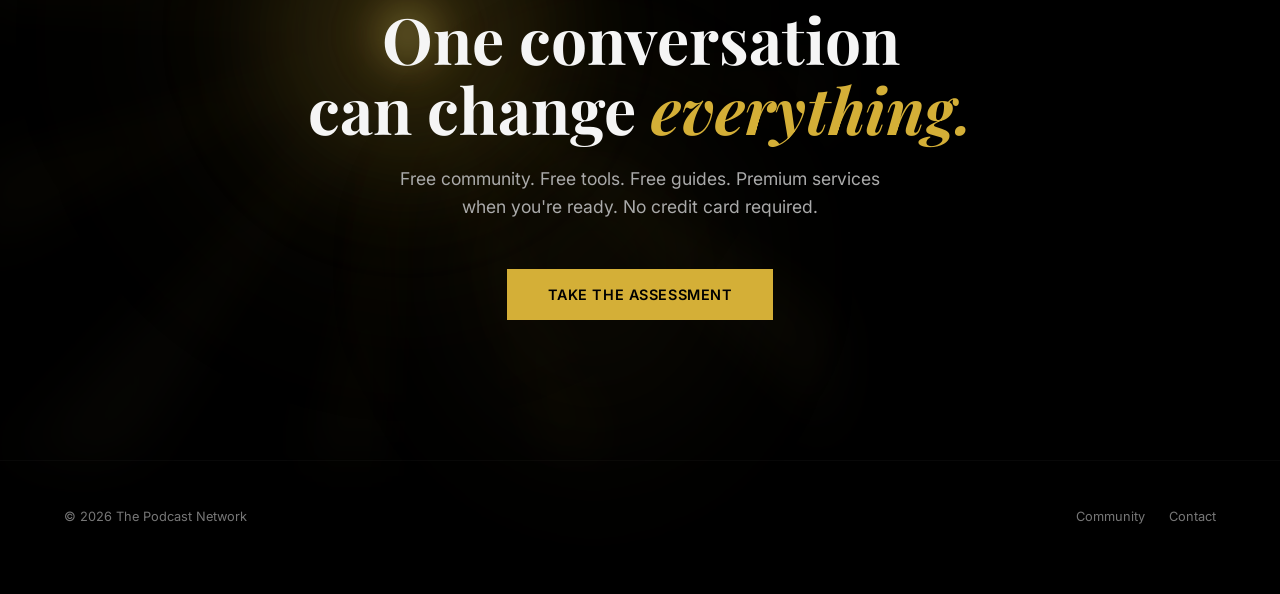
==== commit 3cb774b6: "homepage: fix stats bar (2 Paths, Free to Done-For-You), update hero sub-copy to match new positioni" ====
--- a/index.html
+++ b/index.html
@@ -535,7 +535,7 @@
         </div>
         <h1 class="reveal reveal-d1">One conversation<br>can change <em>everything.</em></h1>
       </div>
-      <p class="reveal reveal-d2">The world's most ambitious podcast network. Elite tools for hosts, strategic placement for guests, and an ecosystem that turns conversations into empires.</p>
+      <p class="reveal reveal-d2">The Podcast Network connects hosts with vetted guests, books you on targeted shows, and turns your interviews into a published book. Free to join.</p>
       <div class="hero-ctas reveal reveal-d3">
         <a href="https://www.skool.com/thepodcastnetwork/about" target="_blank" rel="noopener" class="btn btn-gold">Join the Network</a>
         <a href="#assessment" class="btn btn-outline">Take the Assessment</a>
@@ -546,8 +546,8 @@
           <div class="label">Community &amp; Tools</div>
         </div>
         <div class="hero-stat">
-          <div class="number">3 Tiers</div>
-          <div class="label">Community to Elite</div>
+          <div class="number">2 Paths</div>
+          <div class="label">Free to Done-For-You</div>
         </div>
         <div class="hero-stat">
           <div class="number">Global</div>
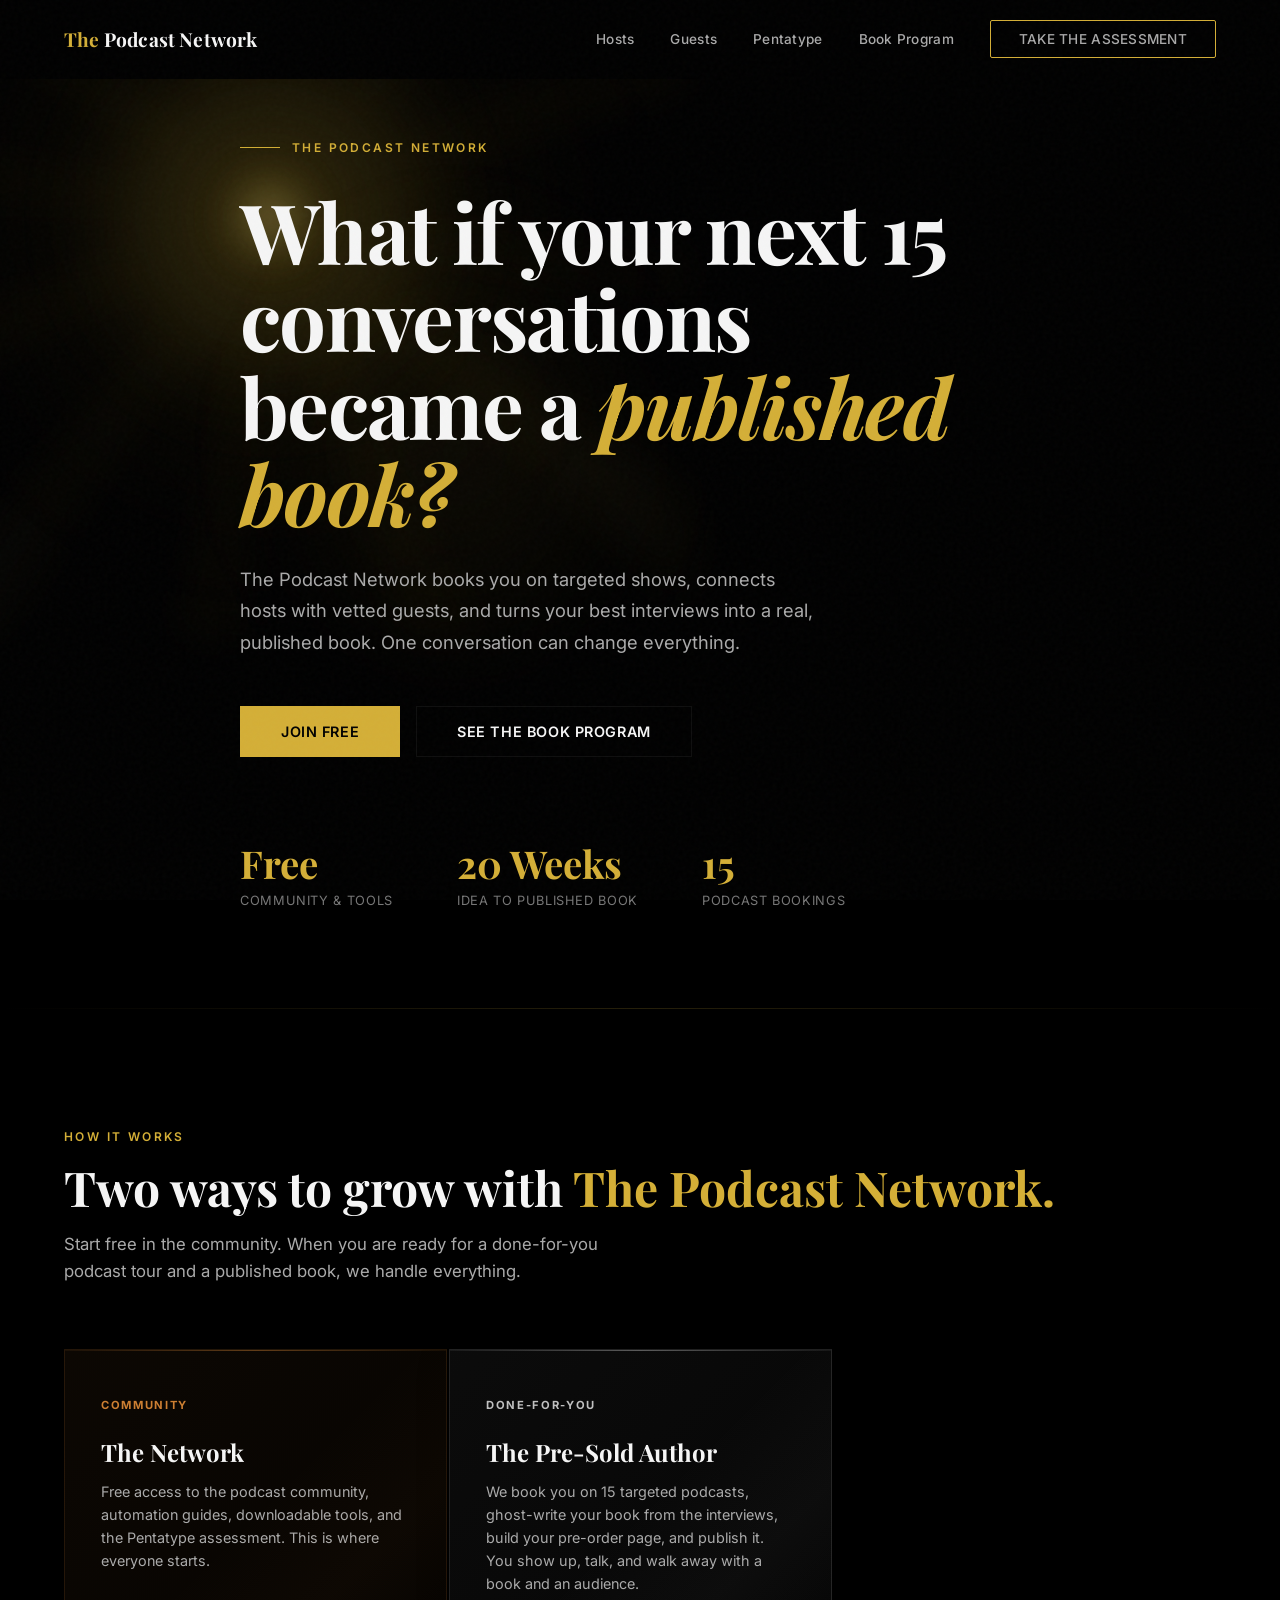
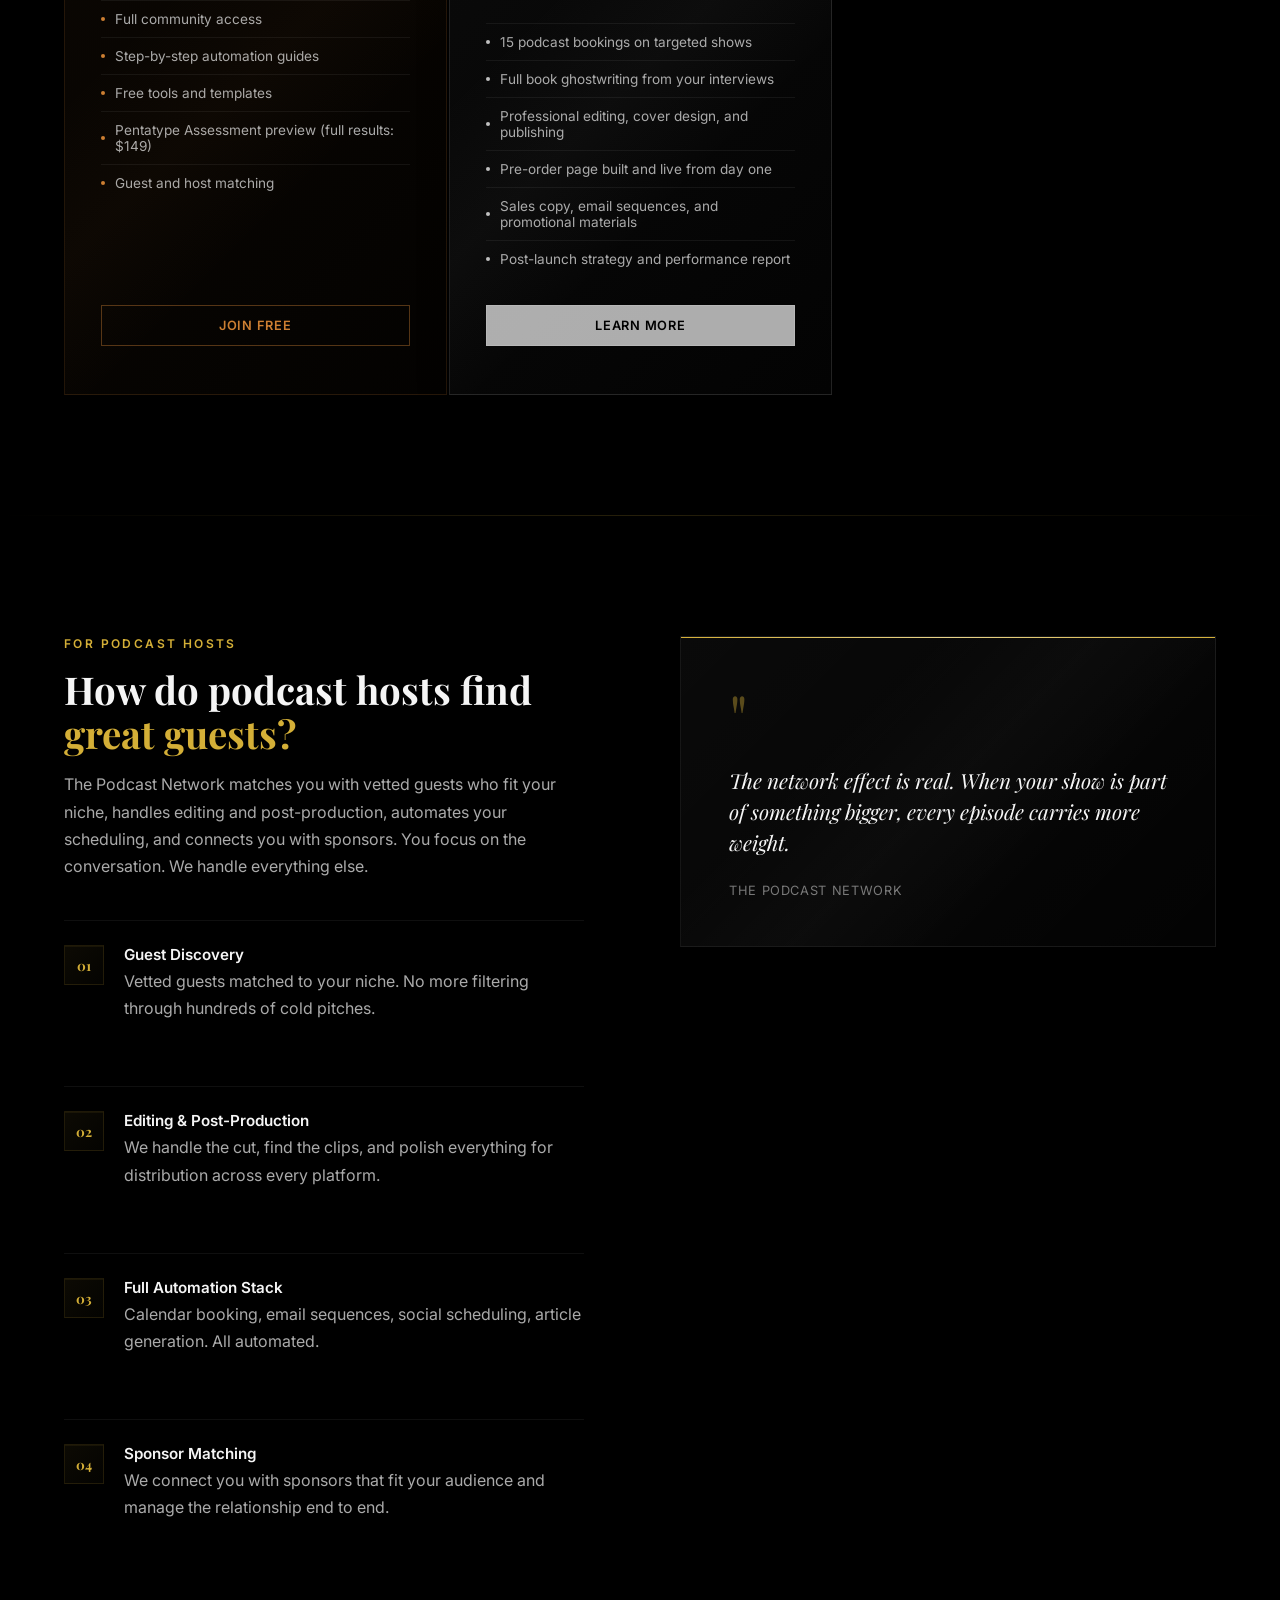
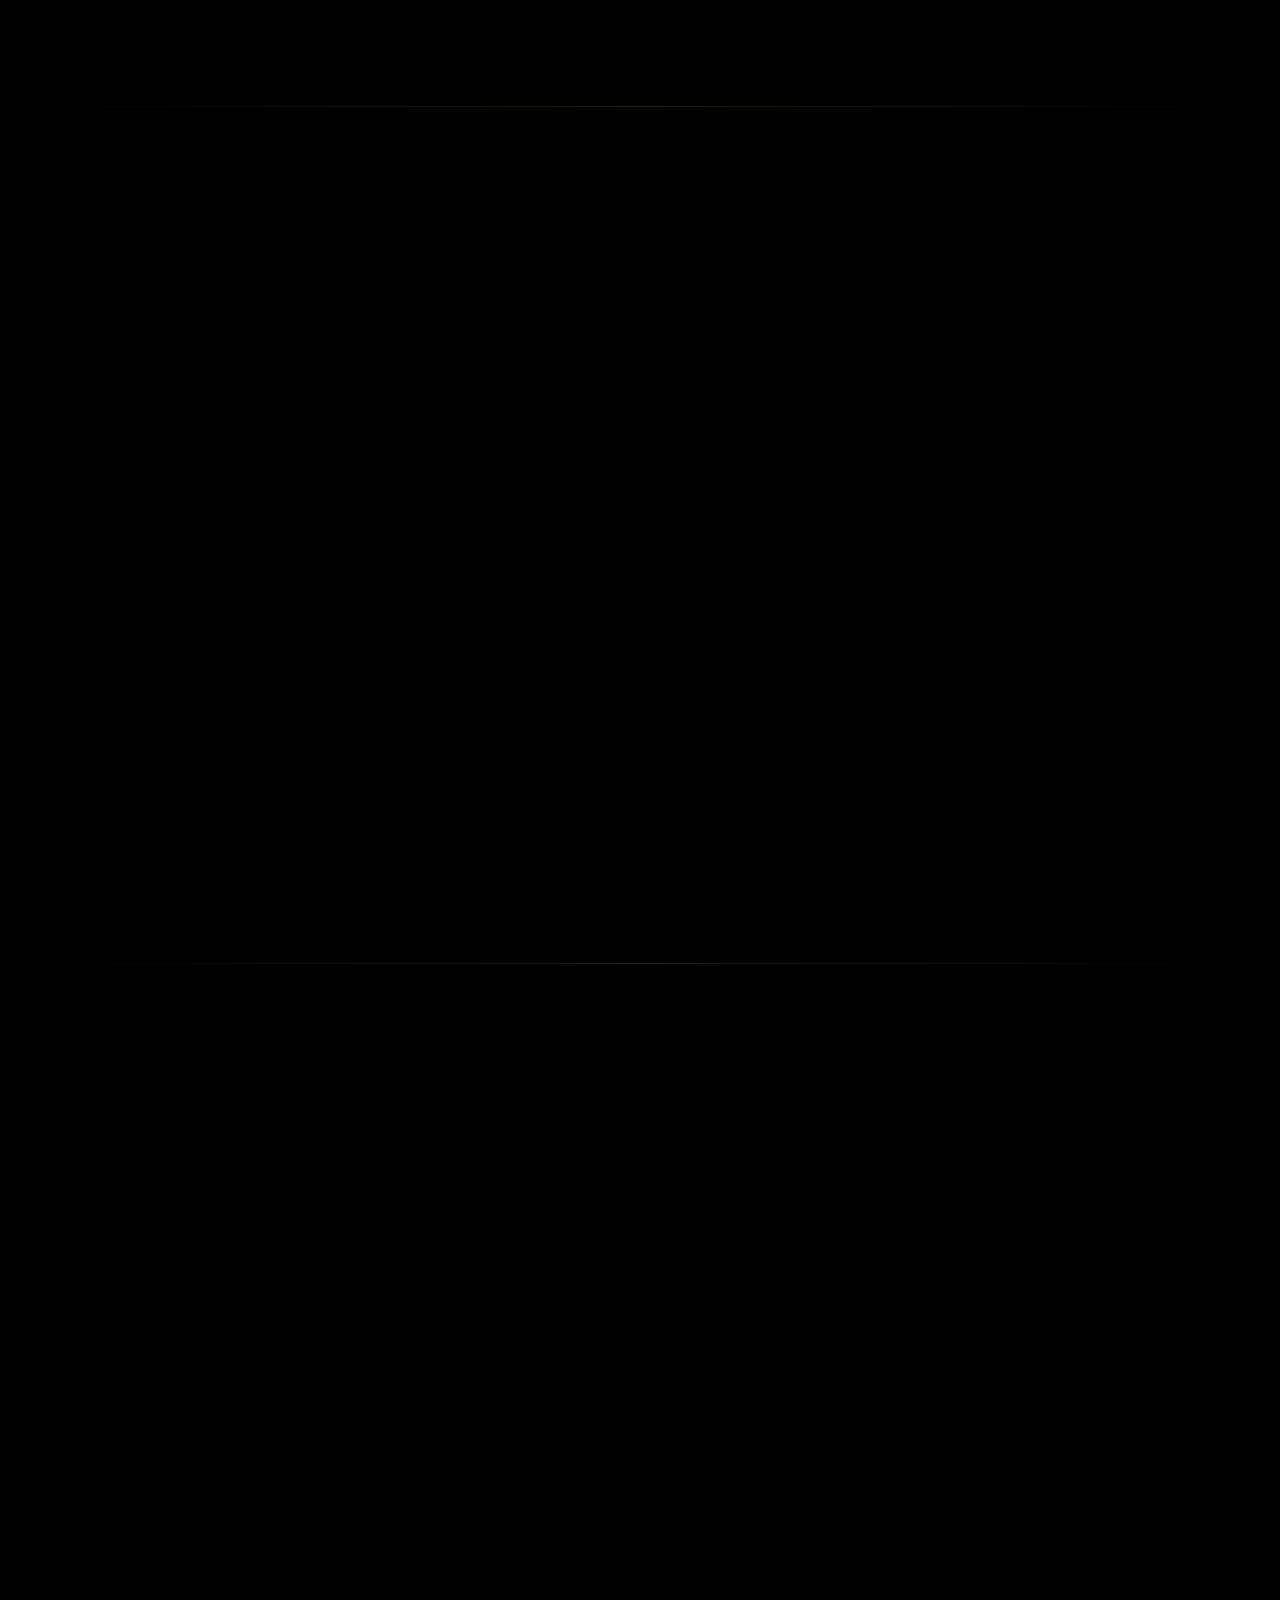
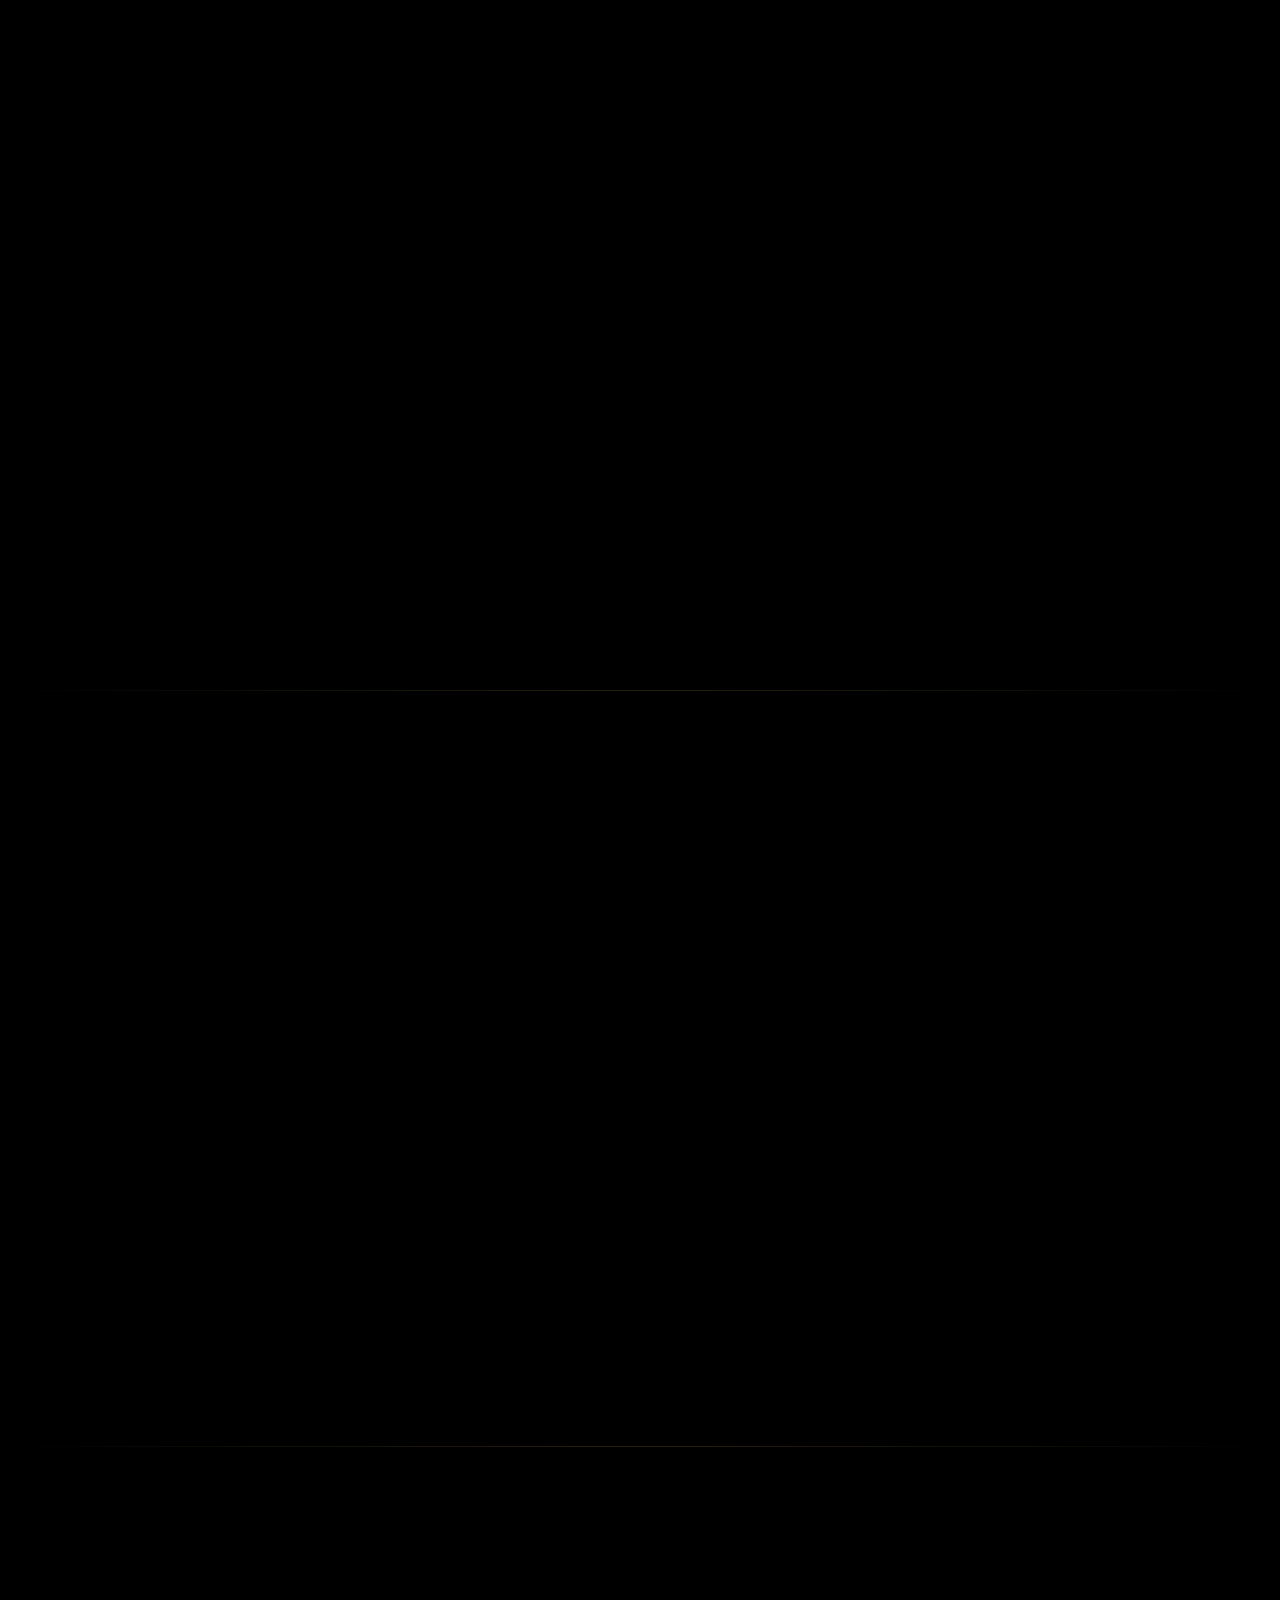
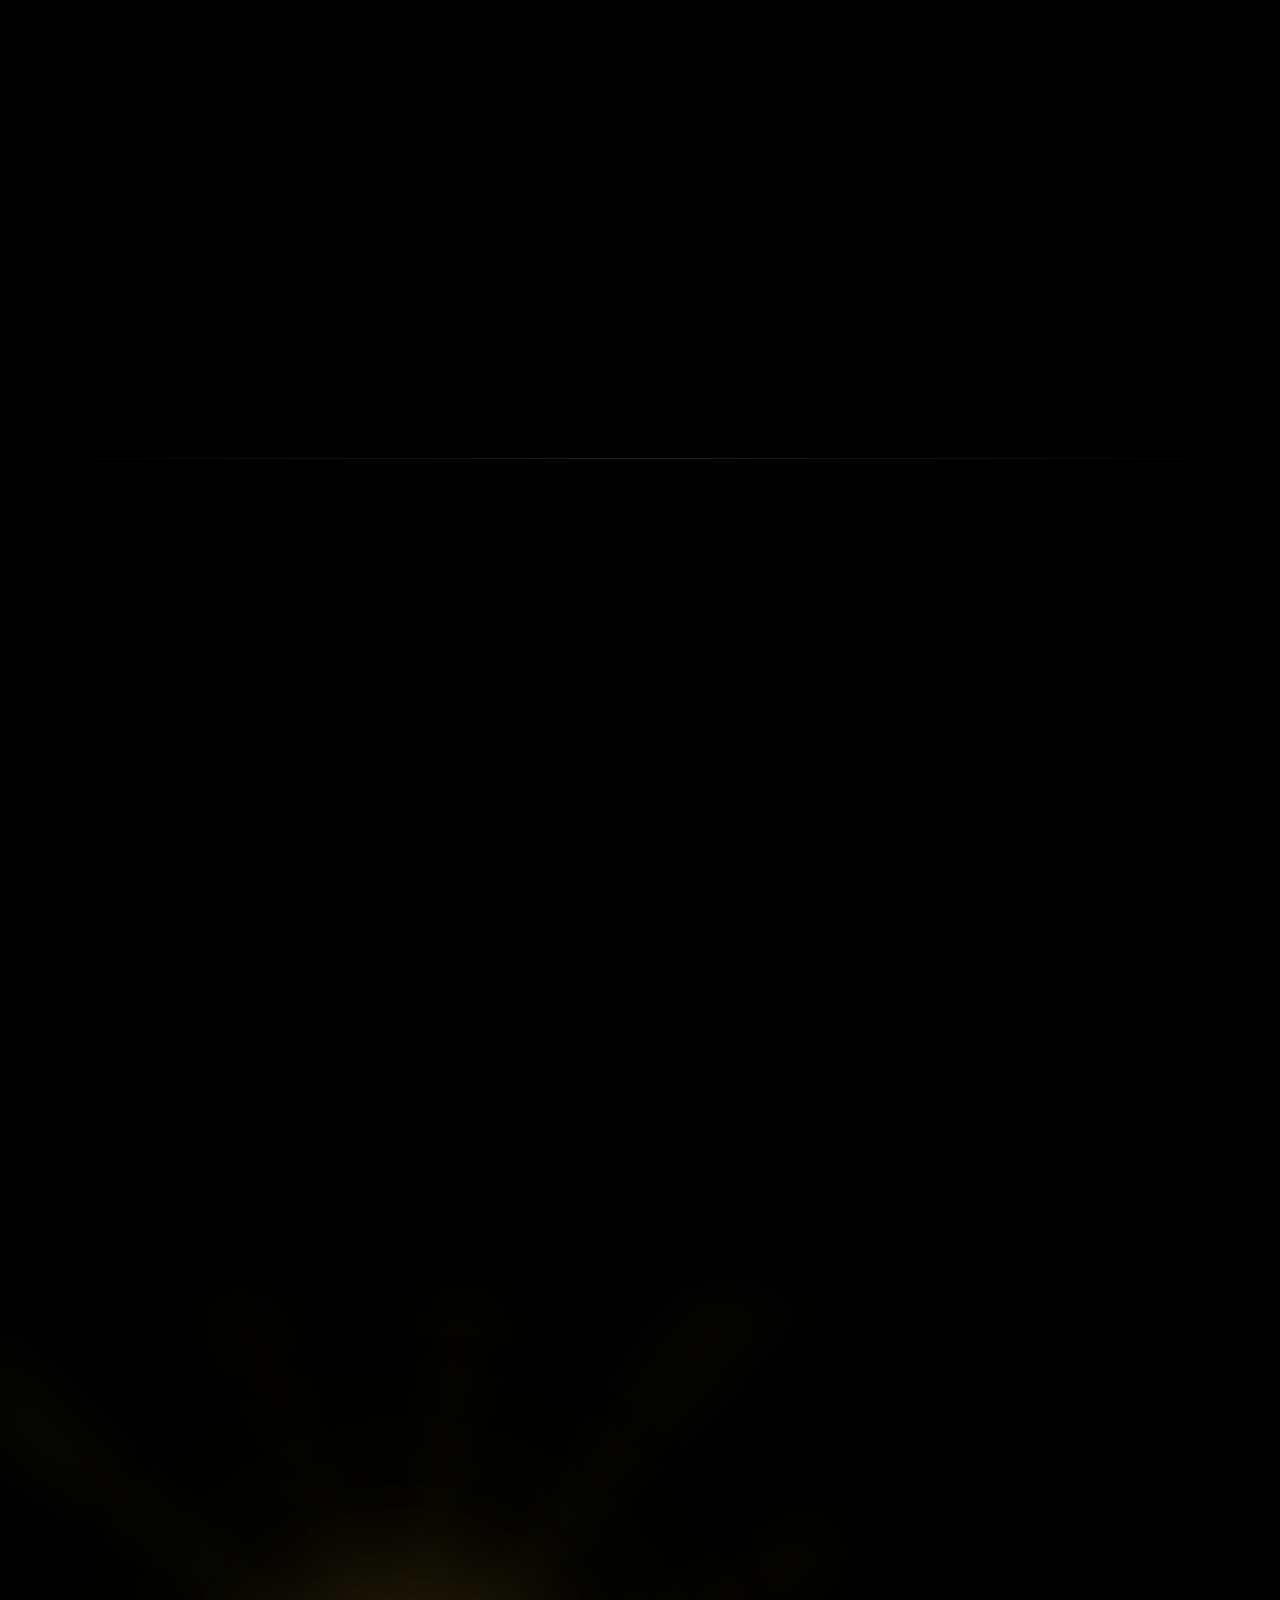
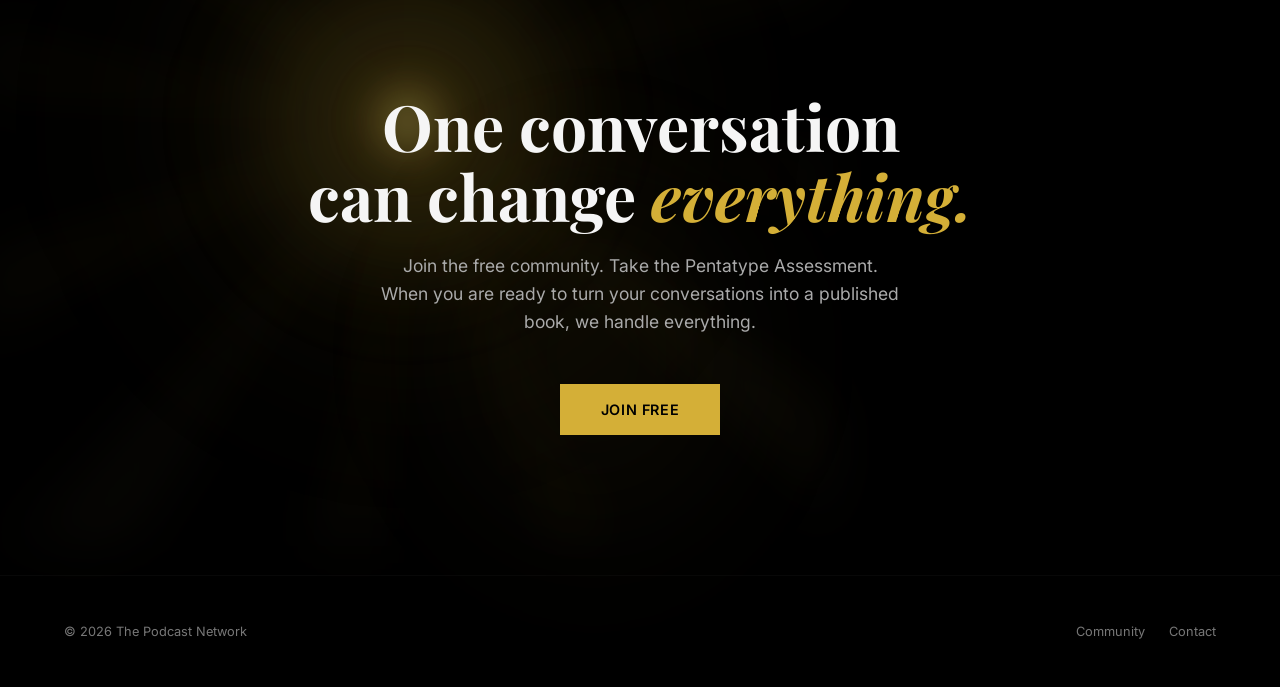
==== commit 902eac18: "homepage: book-as-hook hero, One conversation in sub-copy, updated stats and CTAs" ====
--- a/index.html
+++ b/index.html
@@ -533,12 +533,12 @@
           <div class="sun-core"></div>
           <div class="sun-warmth"></div>
         </div>
-        <h1 class="reveal reveal-d1">One conversation<br>can change <em>everything.</em></h1>
-      </div>
-      <p class="reveal reveal-d2">The Podcast Network connects hosts with vetted guests, books you on targeted shows, and turns your interviews into a published book. Free to join.</p>
+        <h1 class="reveal reveal-d1">What if your next 15 conversations became a <em>published book?</em></h1>
+      </div>
+      <p class="reveal reveal-d2">The Podcast Network books you on targeted shows, connects hosts with vetted guests, and turns your best interviews into a real, published book. One conversation can change everything.</p>
       <div class="hero-ctas reveal reveal-d3">
-        <a href="https://www.skool.com/thepodcastnetwork/about" target="_blank" rel="noopener" class="btn btn-gold">Join the Network</a>
-        <a href="#assessment" class="btn btn-outline">Take the Assessment</a>
+        <a href="https://www.skool.com/thepodcastnetwork/about" target="_blank" rel="noopener" class="btn btn-gold">Join Free</a>
+        <a href="/pre-sold-author.html" class="btn btn-outline">See the Book Program</a>
       </div>
       <div class="hero-stats reveal reveal-d4">
         <div class="hero-stat">
@@ -546,12 +546,12 @@
           <div class="label">Community &amp; Tools</div>
         </div>
         <div class="hero-stat">
-          <div class="number">2 Paths</div>
-          <div class="label">Free to Done-For-You</div>
+          <div class="number">20 Weeks</div>
+          <div class="label">Idea to Published Book</div>
         </div>
         <div class="hero-stat">
-          <div class="number">Global</div>
-          <div class="label">Network Reach</div>
+          <div class="number">15</div>
+          <div class="label">Podcast Bookings</div>
         </div>
       </div>
     </div>
@@ -914,9 +914,9 @@
       </div>
       <h2 class="reveal">One conversation<br>can change <em>everything.</em></h2>
     </div>
-    <p class="reveal reveal-d1">Free community. Free tools. Free guides. Premium services when you're ready. No credit card required.</p>
+    <p class="reveal reveal-d1">Join the free community. Take the Pentatype Assessment. When you are ready to turn your conversations into a published book, we handle everything.</p>
     <div class="reveal reveal-d2">
-      <a href="#assessment" class="btn btn-gold">Take the Assessment</a>
+      <a href="https://www.skool.com/thepodcastnetwork/about" target="_blank" rel="noopener" class="btn btn-gold">Join Free</a>
     </div>
   </div>
 </section>
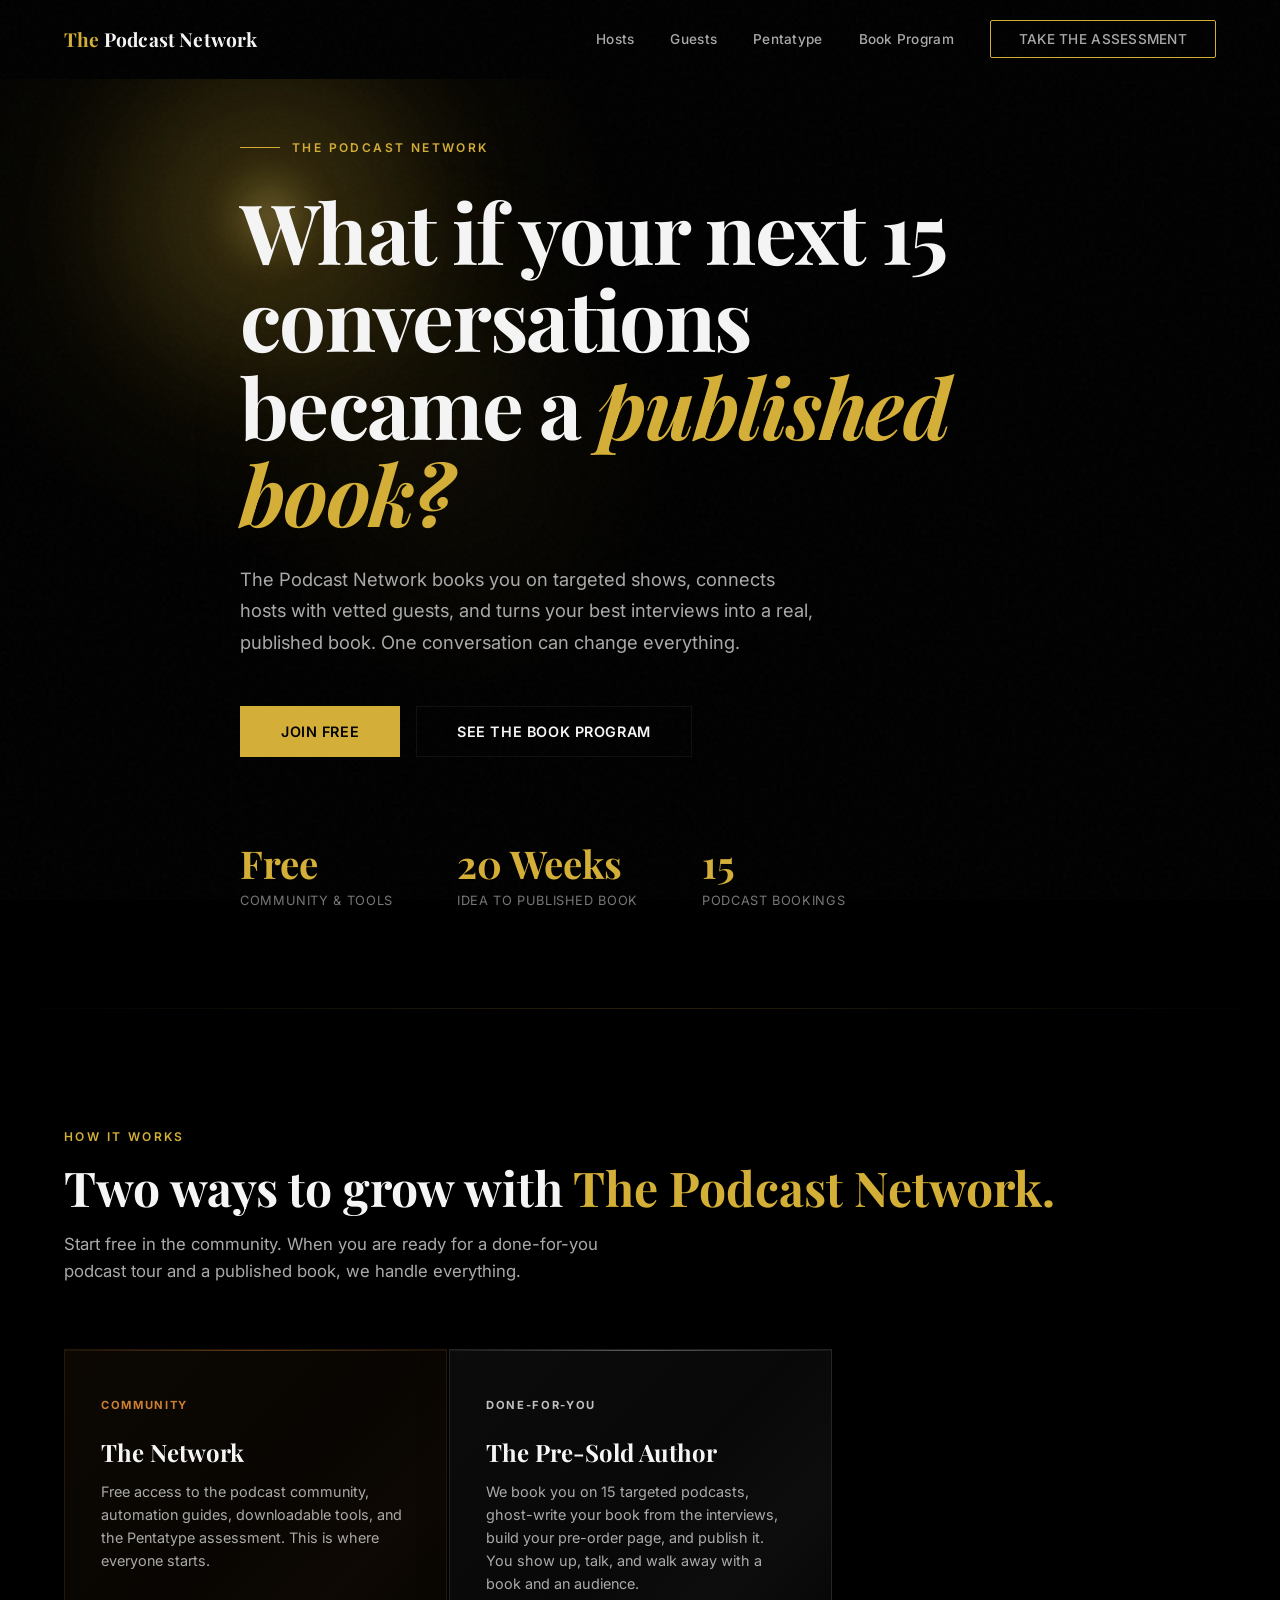
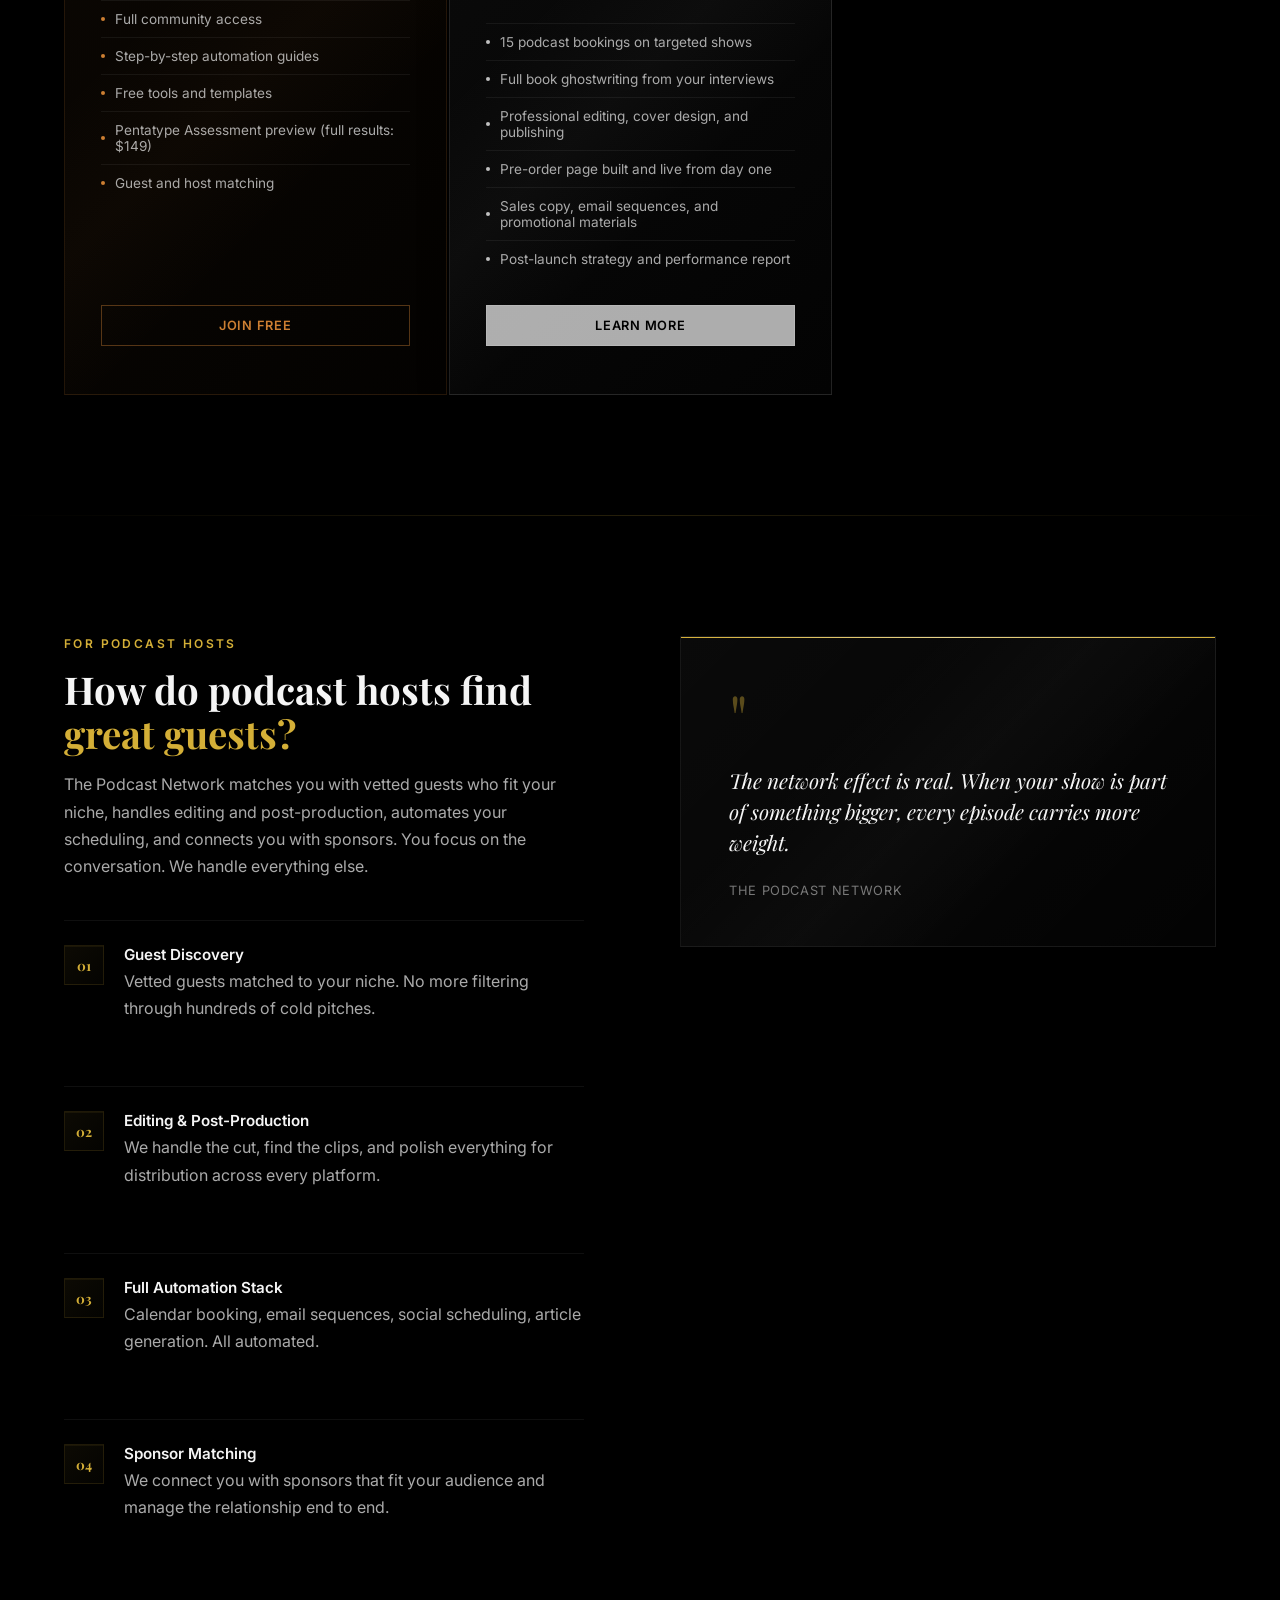
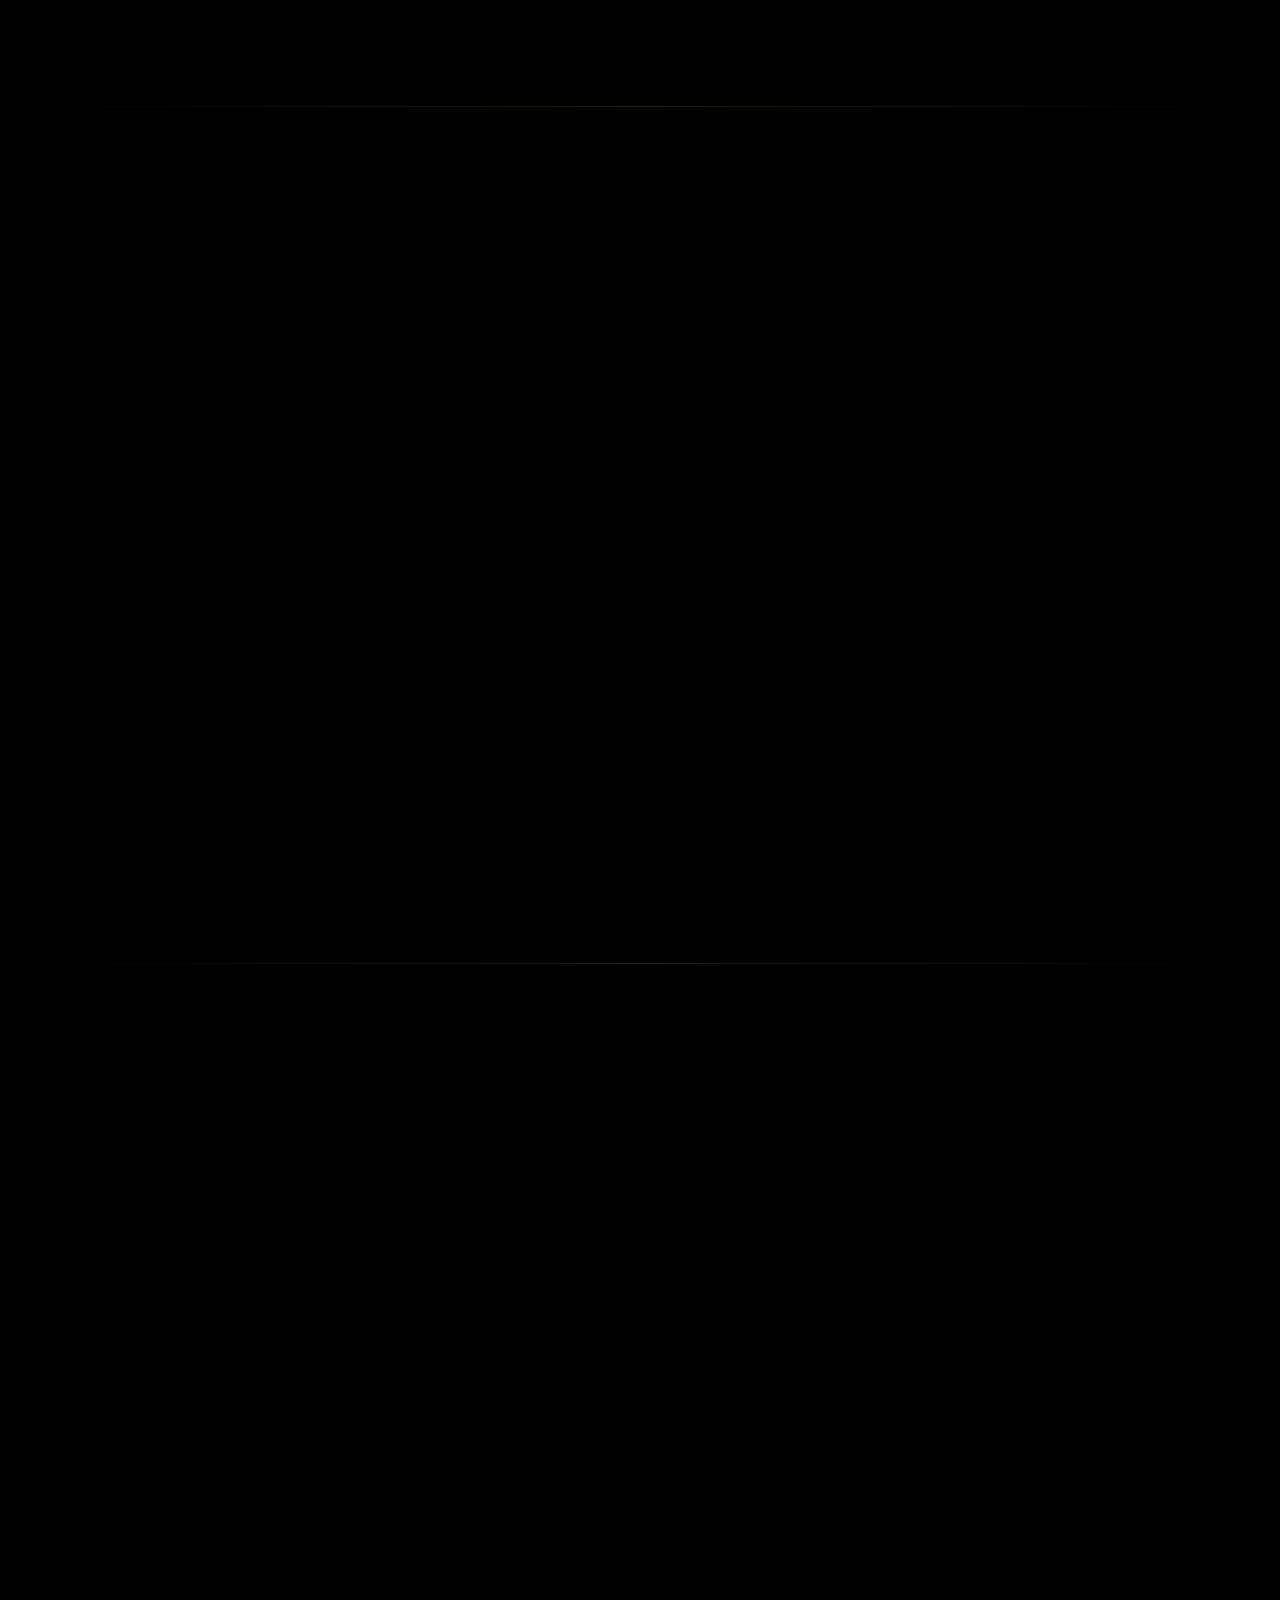
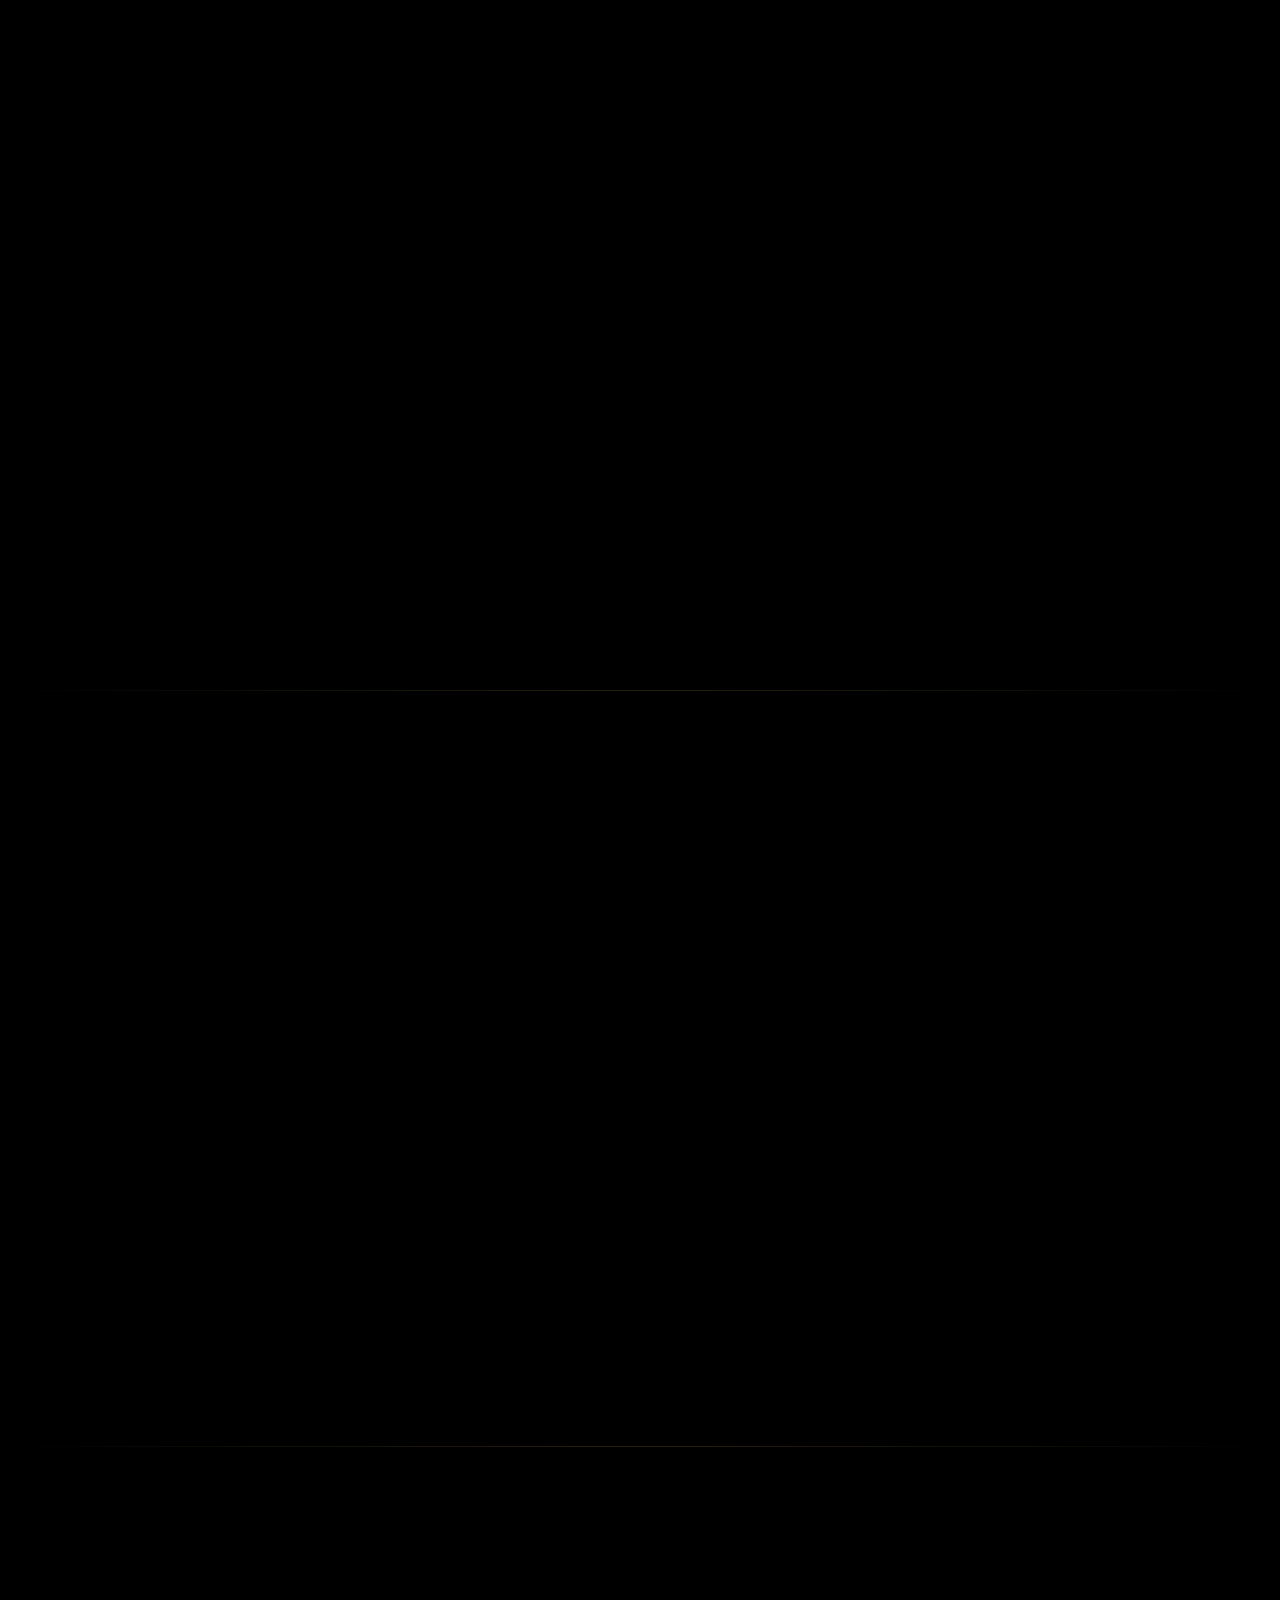
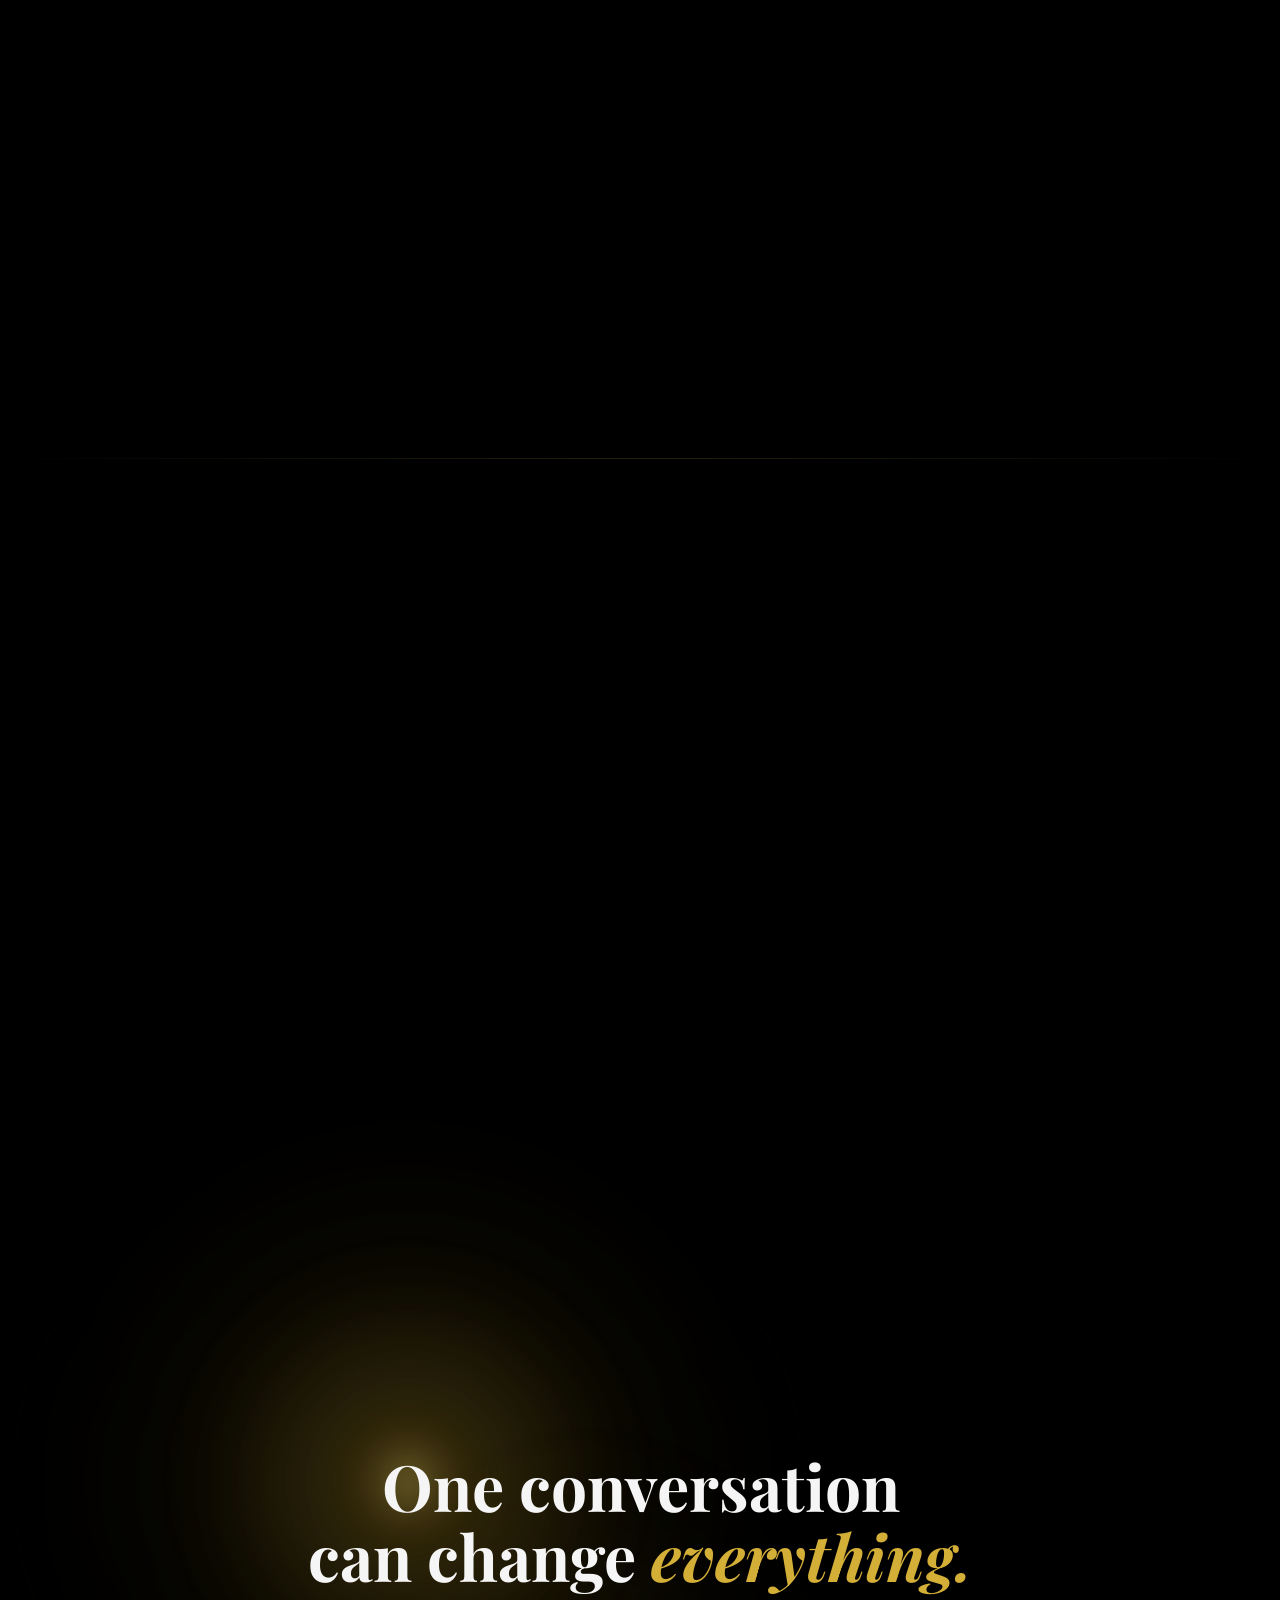
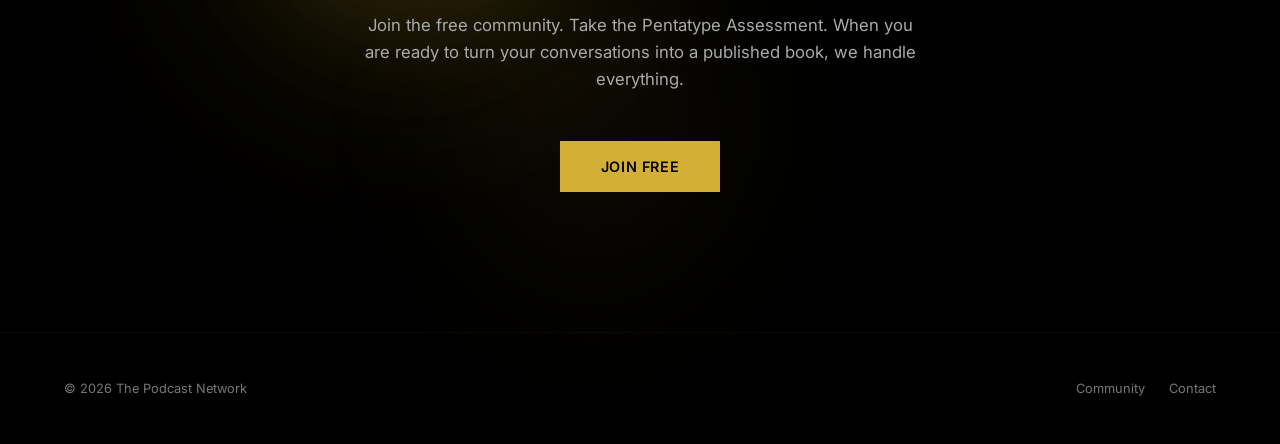
==== commit 6238f396: "Add files via upload" ====
--- a/index.html
+++ b/index.html
@@ -122,77 +122,17 @@
 <link rel="preconnect" href="https://fonts.googleapis.com">
 <link rel="preconnect" href="https://fonts.gstatic.com" crossorigin>
 <link href="https://fonts.googleapis.com/css2?family=Inter:wght@400;500;600;700&family=Playfair+Display:ital,wght@0,700;1,400;1,500&display=swap" rel="stylesheet">
+<link rel="stylesheet" href="styles.css">
 <style>
-*,*::before,*::after{margin:0;padding:0;box-sizing:border-box}
-/* Skip link */
-.skip-link{position:absolute;top:-100px;left:16px;background:var(--gold);color:#000;padding:12px 24px;font-size:.9rem;font-weight:600;text-decoration:none;z-index:200;letter-spacing:.02em}
-.skip-link:focus{top:16px}
-/* Focus states */
-*:focus-visible{outline:2px solid var(--gold);outline-offset:3px}
-button:focus-visible,a:focus-visible{outline:2px solid var(--gold);outline-offset:3px}
-/* Reduced motion */
-@media(prefers-reduced-motion:reduce){*,*::before,*::after{animation-duration:.01ms !important;animation-iteration-count:1 !important;transition-duration:.01ms !important;scroll-behavior:auto !important}}
-:root{
-  --bg:#000;
-  --bg-card:#0a0a0a;
-  --bg-card-hover:#111;
-  --border:rgba(255,255,255,.06);
-  --border-gold:rgba(212,175,55,.15);
-  --text:#f5f5f5;
-  --text2:#aaa;
-  --text3:#777;
-  --gold:#d4af37;
-  --gold-light:#e8d48b;
-  --gold-dark:#a68a2a;
-  --white:#fff;
-  --gradient-gold:linear-gradient(135deg,#d4af37,#e8d48b,#d4af37);
-  --gradient-gold-subtle:linear-gradient(135deg,rgba(212,175,55,.08),rgba(212,175,55,.02));
-  --font-display:'Playfair Display',Georgia,serif;
-  --font-body:'Inter',sans-serif;
-}
-html{scroll-behavior:smooth;background:var(--bg)}
-body{font-family:var(--font-body);background:var(--bg);color:var(--text);overflow-x:hidden;-webkit-font-smoothing:antialiased}
-
-.container{max-width:1200px;margin:0 auto;padding:0 24px}
-.gold{color:var(--gold)}
-
-/* Grain */
-body::before{content:'';position:fixed;inset:0;z-index:9999;pointer-events:none;opacity:.025;
-  background-image:url("data:image/svg+xml,%3Csvg viewBox='0 0 256 256' xmlns='http://www.w3.org/2000/svg'%3E%3Cfilter id='n'%3E%3CfeTurbulence type='fractalNoise' baseFrequency='0.9' numOctaves='4' stitchTiles='stitch'/%3E%3C/filter%3E%3Crect width='100%25' height='100%25' filter='url(%23n)'/%3E%3C/svg%3E");
-}
-
-/* Glow */
+/* ---- INDEX-SPECIFIC: GLOW ---- */
 .glow{position:absolute;border-radius:50%;filter:blur(150px);pointer-events:none}
 .glow.gold-glow{background:rgba(212,175,55,.06);width:600px;height:600px}
 .glow.white-glow{background:rgba(255,255,255,.02);width:500px;height:500px}
 
-/* ---- NAV ---- */
-header{display:contents}
-nav{position:fixed;top:0;left:0;right:0;z-index:100;padding:20px 0;transition:padding .4s,background .4s;background:var(--bg);border-bottom:1px solid transparent}
-nav.scrolled{background:rgba(0,0,0,.95);backdrop-filter:blur(20px);-webkit-backdrop-filter:blur(20px);border-bottom:1px solid var(--border);padding:14px 0}
-nav .container{display:flex;align-items:center;justify-content:space-between}
-.nav-logo{font-family:var(--font-display);font-weight:700;font-size:1.2rem;color:var(--text);text-decoration:none;letter-spacing:.01em}
-.nav-logo span{color:var(--gold)}
-.nav-links{display:flex;align-items:center;gap:36px}
-.nav-links a{color:var(--text2);text-decoration:none;font-size:.85rem;font-weight:500;letter-spacing:.02em;transition:color .3s}
-.nav-links a:hover{color:var(--text)}
-.nav-cta{padding:10px 28px;border:1px solid var(--gold);color:var(--gold);border-radius:2px;font-weight:600;font-size:.85rem;text-decoration:none;letter-spacing:.05em;text-transform:uppercase;transition:all .3s}
-.nav-cta:hover{background:var(--gold);color:#000}
-
-/* ---- HERO ---- */
+/* ---- INDEX-SPECIFIC: HERO ---- */
 .hero{min-height:100vh;display:flex;align-items:center;position:relative;padding:140px 0 100px;overflow:clip;background:var(--bg);contain:paint;clip-path:inset(0);isolation:isolate}
 .hero-h1-wrap{position:relative}
 .hero-glow-wrap{position:absolute;top:-420px;left:-420px;width:900px;height:900px;z-index:0;pointer-events:none}
-.sun-core{position:absolute;top:50%;left:50%;transform:translate(-50%,-50%);width:100px;height:100px;border-radius:50%;background:radial-gradient(circle,rgba(255,235,160,.35) 0%,rgba(212,175,55,.18) 40%,transparent 70%);filter:blur(18px);animation:sunPulseCore 4s ease-in-out infinite}
-.sun-inner{position:absolute;top:50%;left:50%;transform:translate(-50%,-50%);width:380px;height:380px;border-radius:50%;background:radial-gradient(circle,rgba(212,175,55,.18) 0%,rgba(212,175,55,.08) 50%,transparent 70%);filter:blur(45px);animation:sunPulseInner 6s ease-in-out infinite}
-.sun-outer{position:absolute;top:50%;left:50%;transform:translate(-50%,-50%);width:700px;height:700px;border-radius:50%;background:radial-gradient(circle,rgba(212,175,55,.10) 0%,rgba(180,150,40,.04) 40%,transparent 65%);filter:blur(80px);animation:sunPulseOuter 8s ease-in-out infinite}
-.sun-rays{position:absolute;top:50%;left:50%;transform:translate(-50%,-50%);width:850px;height:850px;background:conic-gradient(from 0deg,transparent 0deg,rgba(212,175,55,.04) 8deg,transparent 16deg,transparent 30deg,rgba(255,220,120,.035) 38deg,transparent 46deg,transparent 60deg,rgba(212,175,55,.04) 68deg,transparent 76deg,transparent 90deg,rgba(212,175,55,.03) 98deg,transparent 106deg,transparent 120deg,rgba(255,220,120,.04) 128deg,transparent 136deg,transparent 150deg,rgba(212,175,55,.035) 158deg,transparent 166deg,transparent 180deg,rgba(212,175,55,.04) 188deg,transparent 196deg,transparent 210deg,rgba(255,220,120,.03) 218deg,transparent 226deg,transparent 240deg,rgba(212,175,55,.04) 248deg,transparent 256deg,transparent 270deg,rgba(212,175,55,.035) 278deg,transparent 286deg,transparent 300deg,rgba(255,220,120,.04) 308deg,transparent 316deg,transparent 330deg,rgba(212,175,55,.03) 338deg,transparent 346deg,transparent 360deg);filter:blur(25px);animation:sunRaysPulse 8s ease-in-out infinite}
-.sun-warmth{position:absolute;top:40%;left:40%;width:550px;height:650px;border-radius:50%;background:radial-gradient(ellipse at center,rgba(212,175,55,.07) 0%,transparent 55%);filter:blur(60px);animation:sunWarmthDrift 12s ease-in-out infinite}
-@keyframes sunPulseCore{0%,100%{opacity:.5;transform:translate(-50%,-50%) scale(.9)}50%{opacity:1;transform:translate(-50%,-50%) scale(1.2)}}
-@keyframes sunPulseInner{0%,100%{opacity:.4;transform:translate(-50%,-50%) scale(.95)}50%{opacity:1;transform:translate(-50%,-50%) scale(1.12)}}
-@keyframes sunPulseOuter{0%,100%{opacity:.35;transform:translate(-50%,-50%) scale(.97)}50%{opacity:.85;transform:translate(-50%,-50%) scale(1.08)}}
-@keyframes sunRaysPulse{0%,100%{opacity:.3;transform:translate(-50%,-50%) scale(.95)}50%{opacity:.9;transform:translate(-50%,-50%) scale(1.1)}}
-@keyframes sunWarmthDrift{0%,100%{transform:translate(0,0) scale(.95);opacity:.5}50%{transform:translate(12px,-15px) scale(1.1);opacity:1}}
 .hero-content{max-width:800px;position:relative;z-index:2}
 .hero-eyebrow{font-size:.75rem;font-weight:600;letter-spacing:.2em;text-transform:uppercase;color:var(--gold);margin-bottom:32px;display:flex;align-items:center;gap:12px}
 .hero-eyebrow::before{content:'';width:40px;height:1px;background:var(--gold)}
@@ -200,30 +140,12 @@
 .hero h1 em{font-style:italic;color:var(--gold)}
 .hero p{font-size:1.15rem;color:var(--text2);line-height:1.7;max-width:580px;margin-bottom:48px}
 .hero-ctas{display:flex;gap:16px;flex-wrap:wrap;margin-bottom:80px}
-.btn{display:inline-flex;align-items:center;gap:8px;padding:16px 40px;font-size:.9rem;font-weight:600;text-decoration:none;transition:all .3s;cursor:pointer;border:none;letter-spacing:.04em;text-transform:uppercase}
-.btn-gold{background:var(--gold);color:#000;border:1px solid var(--gold)}
-.btn-gold:hover{background:var(--gold-light);box-shadow:0 12px 40px rgba(212,175,55,.2)}
-.btn-outline{background:transparent;color:var(--text);border:1px solid var(--border)}
-.btn-outline:hover{border-color:rgba(255,255,255,.2)}
 .hero-stats{display:flex;gap:64px}
 .hero-stat .number{font-family:var(--font-display);font-size:2.4rem;font-weight:700;color:var(--gold)}
 .hero-stat .label{font-size:.8rem;color:var(--text3);margin-top:4px;letter-spacing:.05em;text-transform:uppercase}
 
-/* Gold line */
-.gold-line{width:100%;height:1px;background:linear-gradient(90deg,transparent,var(--gold),transparent);opacity:.18}
-
-/* ---- GLASS SYSTEM ---- */
-.glass{background:linear-gradient(135deg,rgba(255,255,255,.03),rgba(255,255,255,.01));backdrop-filter:blur(20px);-webkit-backdrop-filter:blur(20px);border:1px solid rgba(255,255,255,.06);box-shadow:inset 0 1px 0 rgba(255,255,255,.05),0 4px 24px rgba(0,0,0,.3)}
-.glass-gold{background:linear-gradient(135deg,rgba(212,175,55,.06),rgba(212,175,55,.02));backdrop-filter:blur(20px);-webkit-backdrop-filter:blur(20px);border:1px solid rgba(212,175,55,.12);box-shadow:inset 0 1px 0 rgba(212,175,55,.08),0 4px 24px rgba(0,0,0,.3)}
-.glass-subtle{background:linear-gradient(135deg,rgba(255,255,255,.02),rgba(255,255,255,.005));backdrop-filter:blur(12px);-webkit-backdrop-filter:blur(12px);border:1px solid rgba(255,255,255,.04);box-shadow:inset 0 1px 0 rgba(255,255,255,.03)}
-.glass-shine{position:relative;overflow:hidden}
-.glass-shine::after{content:'';position:absolute;top:-50%;left:-50%;width:200%;height:200%;background:linear-gradient(135deg,transparent 40%,rgba(255,255,255,.03) 50%,transparent 60%);pointer-events:none}
-
-/* ---- TIERS SECTION ---- */
+/* ---- INDEX-SPECIFIC: TIERS SECTION ---- */
 .tiers{padding:120px 0;position:relative}
-.section-eyebrow{font-size:.75rem;font-weight:600;letter-spacing:.2em;text-transform:uppercase;color:var(--gold);margin-bottom:16px}
-.section-h2{font-family:var(--font-display);font-size:clamp(2rem,4vw,3rem);font-weight:700;margin-bottom:16px;line-height:1.15}
-.section-sub{color:var(--text2);font-size:1.05rem;line-height:1.6;margin-bottom:0}
 .tiers h2{font-family:var(--font-display);font-size:clamp(2rem,4vw,3rem);font-weight:700;margin-bottom:16px;line-height:1.15}
 .tiers .section-sub{color:var(--text2);font-size:1.05rem;line-height:1.6;max-width:600px;margin-bottom:64px}
 .tier-grid{display:grid;grid-template-columns:repeat(3,1fr);gap:2px}
@@ -276,7 +198,7 @@
 .tier-card.tier-gold .tier-label{color:var(--gold)}
 .tier-card.tier-gold .tier-features li::before{background:var(--gold)}
 
-/* ---- HOSTS ---- */
+/* ---- INDEX-SPECIFIC: HOSTS ---- */
 .hosts{padding:120px 0;position:relative}
 .split-layout{display:grid;grid-template-columns:1fr 1fr;gap:80px;align-items:start}
 .split-layout .content{max-width:520px}
@@ -297,7 +219,7 @@
 .side-quote blockquote{font-family:var(--font-display);font-size:1.3rem;font-style:italic;line-height:1.5;color:var(--text);margin-bottom:24px}
 .side-quote .attribution{font-size:.8rem;color:var(--text3);letter-spacing:.05em;text-transform:uppercase}
 
-/* ---- GUESTS ---- */
+/* ---- INDEX-SPECIFIC: GUESTS ---- */
 .guests{padding:120px 0;position:relative}
 .journey-grid{display:grid;grid-template-columns:repeat(5,1fr);gap:2px;margin-top:48px}
 .journey-step{background:linear-gradient(135deg,rgba(255,255,255,.03),rgba(255,255,255,.01));backdrop-filter:blur(16px);-webkit-backdrop-filter:blur(16px);border:1px solid rgba(255,255,255,.06);padding:32px 24px;position:relative;transition:all .3s;box-shadow:inset 0 1px 0 rgba(255,255,255,.04),0 4px 20px rgba(0,0,0,.2);overflow:hidden}
@@ -307,7 +229,7 @@
 .journey-step h4{font-size:.95rem;font-weight:600;margin-bottom:8px}
 .journey-step p{font-size:.82rem;color:var(--text2);line-height:1.5}
 
-/* ---- PENTATYPE ---- */
+/* ---- INDEX-SPECIFIC: PENTATYPE ---- */
 .pentatype{padding:120px 0;position:relative;overflow:visible}
 .penta-layout{display:grid;grid-template-columns:1fr 1fr;gap:80px;align-items:start}
 .penta-visual{position:sticky;top:120px}
@@ -352,7 +274,7 @@
 .penta-cta{display:inline-flex;padding:14px 36px;background:var(--gold);color:#000;font-size:.85rem;font-weight:600;letter-spacing:.05em;text-transform:uppercase;text-decoration:none;transition:all .3s}
 .penta-cta:hover{background:var(--gold-light);box-shadow:0 8px 30px rgba(212,175,55,.15)}
 
-/* ---- ASSESSMENT ---- */
+/* ---- INDEX-SPECIFIC: ASSESSMENT ---- */
 .assessment{padding:120px 0;position:relative}
 .quiz-container{max-width:720px;margin:0 auto}
 .quiz-intro{text-align:center}
@@ -392,7 +314,7 @@
 .quiz-result-ctas{display:flex;gap:12px;justify-content:center;flex-wrap:wrap}
 .quiz-result-ctas .btn{font-size:.8rem;padding:14px 32px}
 
-/* ---- BOOK ---- */
+/* ---- INDEX-SPECIFIC: BOOK ---- */
 .book-program{padding:120px 0}
 .book-banner{border:1px solid rgba(212,175,55,.12);background:linear-gradient(135deg,rgba(212,175,55,.05),rgba(212,175,55,.015));backdrop-filter:blur(20px);-webkit-backdrop-filter:blur(20px);padding:72px;position:relative;overflow:hidden;box-shadow:inset 0 1px 0 rgba(212,175,55,.08),0 8px 40px rgba(0,0,0,.25)}
 .book-banner::after{content:'';position:absolute;top:-50%;left:-50%;width:200%;height:200%;background:linear-gradient(135deg,transparent 40%,rgba(212,175,55,.025) 50%,transparent 60%);pointer-events:none}
@@ -406,7 +328,7 @@
 .book-step h4{font-size:.9rem;font-weight:600;margin-bottom:2px}
 .book-step p{font-size:.82rem;color:var(--text2);line-height:1.4}
 
-/* ---- RESOURCES ---- */
+/* ---- INDEX-SPECIFIC: RESOURCES ---- */
 .resources{padding:120px 0}
 .resource-grid{display:grid;grid-template-columns:1fr 1fr;gap:2px;margin-top:48px}
 .resource-card{background:linear-gradient(135deg,rgba(255,255,255,.03),rgba(255,255,255,.01));backdrop-filter:blur(16px);-webkit-backdrop-filter:blur(16px);border:1px solid rgba(255,255,255,.06);padding:40px 36px;transition:all .3s;box-shadow:inset 0 1px 0 rgba(255,255,255,.04),0 4px 20px rgba(0,0,0,.2);overflow:hidden;position:relative}
@@ -417,68 +339,15 @@
 .resource-link{color:var(--gold);font-size:.8rem;font-weight:600;text-decoration:none;letter-spacing:.05em;text-transform:uppercase;transition:opacity .2s}
 .resource-link:hover{opacity:.7}
 
-/* ---- FAQ ---- */
-.faq{padding:120px 0}
-.faq-grid{display:flex;flex-direction:column;gap:2px;max-width:800px}
-.faq-item{background:linear-gradient(135deg,rgba(255,255,255,.03),rgba(255,255,255,.01));backdrop-filter:blur(16px);-webkit-backdrop-filter:blur(16px);border:1px solid rgba(255,255,255,.06);padding:0;transition:all .3s;box-shadow:inset 0 1px 0 rgba(255,255,255,.04);overflow:hidden;position:relative}
-.faq-item::after{content:'';position:absolute;top:-50%;left:-50%;width:200%;height:200%;background:linear-gradient(135deg,transparent 42%,rgba(255,255,255,.02) 50%,transparent 58%);pointer-events:none}
-.faq-item summary{padding:28px 32px;font-size:.95rem;font-weight:600;cursor:pointer;list-style:none;display:flex;align-items:center;justify-content:space-between;gap:16px;transition:color .3s}
-.faq-item summary::-webkit-details-marker{display:none}
-.faq-item summary::after{content:'+';font-family:var(--font-display);font-size:1.4rem;color:var(--gold);opacity:.5;transition:transform .3s,opacity .3s;flex-shrink:0}
-.faq-item[open] summary::after{content:'';transform:rotate(45deg);opacity:.8}
-.faq-item[open] summary{color:var(--gold)}
-.faq-item p{padding:0 32px 28px;font-size:.9rem;color:var(--text2);line-height:1.7}
-.faq-item:hover{background:linear-gradient(135deg,rgba(255,255,255,.05),rgba(255,255,255,.02));border-color:rgba(255,255,255,.1)}
-
-/* ---- FINAL CTA ---- */
-.final-cta{padding:140px 0;text-align:center;position:relative}
-.final-cta h2{font-family:var(--font-display);font-size:clamp(2.4rem,5vw,4rem);font-weight:700;margin-bottom:20px;line-height:1.1;position:relative;z-index:1}
-.final-cta h2 em{font-style:italic;color:var(--gold)}
-.final-cta p{color:var(--text2);font-size:1.1rem;max-width:520px;margin:0 auto 48px;line-height:1.6;position:relative;z-index:1}
-.final-cta .container{position:relative;z-index:1}
-.cta-h2-wrap{position:relative;display:inline-block}
-.cta-glow-wrap{position:absolute;top:-420px;left:-350px;width:900px;height:900px;z-index:0;pointer-events:none}
-
-/* ---- FOOTER ---- */
-footer{border-top:1px solid rgba(255,255,255,.03);padding:48px 0}
-.footer-inner{display:flex;justify-content:space-between;align-items:center}
-.footer-inner p{color:var(--text3);font-size:.8rem}
-.footer-links{display:flex;gap:24px}
-.footer-links a{color:var(--text3);font-size:.8rem;text-decoration:none;transition:color .2s}
-.footer-links a:hover{color:var(--text2)}
-
-/* ---- SCROLL REVEAL ---- */
-.reveal{opacity:0;transform:translateY(30px);transition:opacity .7s ease,transform .7s ease}
-.reveal.visible{opacity:1;transform:translateY(0)}
-.reveal-d1{transition-delay:.1s}
-.reveal-d2{transition-delay:.2s}
-.reveal-d3{transition-delay:.3s}
-.reveal-d4{transition-delay:.4s}
-
-/* ---- MOBILE NAV ---- */
-.mobile-menu-toggle{display:none;background:none;border:none;color:var(--text);cursor:pointer;padding:12px;margin:-12px;z-index:101;line-height:0}
-.mobile-menu-toggle svg{width:24px;height:24px}
-
-/* ---- PERFORMANCE ---- */
-.sun-core,.sun-inner,.sun-outer,.sun-rays,.sun-warmth{will-change:transform,opacity}
-.cta-glow-wrap .sun-core,.cta-glow-wrap .sun-inner,.cta-glow-wrap .sun-outer,.cta-glow-wrap .sun-rays,.cta-glow-wrap .sun-warmth{will-change:transform,opacity}
-.reveal{will-change:opacity,transform}
-
-/* ---- CONTENT VISIBILITY (PERFORMANCE) ---- */
-.tiers,.hosts,.guests,.pentatype,.assessment,.book-program,.resources,.faq{content-visibility:auto;contain-intrinsic-size:auto 800px}
-
-/* ---- RESPONSIVE ---- */
+/* ---- INDEX-SPECIFIC: CONTENT VISIBILITY (PERFORMANCE) ---- */
+
+/* ---- INDEX-SPECIFIC: RESPONSIVE ---- */
 @media(max-width:1000px){
   .split-layout,.penta-layout,.book-layout{grid-template-columns:1fr}
   .penta-visual{position:relative;top:auto}
   .tier-grid{grid-template-columns:1fr}
   .journey-grid{grid-template-columns:repeat(3,1fr)}
   .hero-stats{gap:40px}
-  .mobile-menu-toggle{display:flex}
-  .nav-links{position:fixed;top:0;left:0;right:0;bottom:0;background:rgba(0,0,0,.97);backdrop-filter:blur(20px);-webkit-backdrop-filter:blur(20px);flex-direction:column;align-items:center;justify-content:center;gap:32px;opacity:0;pointer-events:none;transition:opacity .3s;z-index:99}
-  .nav-links.open{opacity:1;pointer-events:auto}
-  .nav-links a{font-size:1.2rem;color:var(--text)}
-  .nav-links .nav-cta{font-size:1rem;padding:14px 36px}
 }
 @media(max-width:768px){
   .journey-grid{grid-template-columns:repeat(2,1fr)}
@@ -495,6 +364,7 @@
   .hero h1{font-size:2.6rem}
 }
 </style>
+<noscript><style>.reveal{opacity:1;transform:none}</style></noscript>
 </head>
 <body>
 <a href="#main-content" class="skip-link">Skip to main content</a>
--- a/styles.css
+++ b/styles.css
@@ -0,0 +1,152 @@
+/* ===== SHARED DESIGN SYSTEM CSS ===== */
+
+/* Reset */
+*,*::before,*::after{margin:0;padding:0;box-sizing:border-box}
+
+/* Skip link */
+.skip-link{position:absolute;top:-100px;left:16px;background:var(--gold);color:#000;padding:12px 24px;font-size:.9rem;font-weight:600;text-decoration:none;z-index:200;letter-spacing:.02em}
+.skip-link:focus{top:16px}
+
+/* Focus states */
+*:focus-visible{outline:2px solid var(--gold);outline-offset:3px}
+button:focus-visible,a:focus-visible{outline:2px solid var(--gold);outline-offset:3px}
+
+/* Reduced motion */
+@media(prefers-reduced-motion:reduce){*,*::before,*::after{animation-duration:.01ms !important;animation-iteration-count:1 !important;transition-duration:.01ms !important;scroll-behavior:auto !important}}
+
+/* CSS Variables */
+:root{
+  --bg:#000;
+  --bg-card:#0a0a0a;
+  --bg-card-hover:#111;
+  --border:rgba(255,255,255,.06);
+  --border-gold:rgba(212,175,55,.15);
+  --text:#f5f5f5;
+  --text2:#aaa;
+  --text3:#777;
+  --gold:#d4af37;
+  --gold-light:#e8d48b;
+  --gold-dark:#a68a2a;
+  --white:#fff;
+  --gradient-gold:linear-gradient(135deg,#d4af37,#e8d48b,#d4af37);
+  --gradient-gold-subtle:linear-gradient(135deg,rgba(212,175,55,.08),rgba(212,175,55,.02));
+  --font-display:'Playfair Display',Georgia,serif;
+  --font-body:'Inter',sans-serif;
+}
+
+/* Base styles */
+html{scroll-behavior:smooth;background:var(--bg)}
+body{font-family:var(--font-body);background:var(--bg);color:var(--text);overflow-x:hidden;-webkit-font-smoothing:antialiased}
+
+/* Containers */
+.container{max-width:1200px;margin:0 auto;padding:0 24px}
+.container-narrow{max-width:760px;margin:0 auto;padding:0 24px}
+.gold{color:var(--gold)}
+
+/* Grain overlay */
+body::before{content:'';position:fixed;inset:0;z-index:9999;pointer-events:none;opacity:.025;
+  background-image:url("data:image/svg+xml,%3Csvg viewBox='0 0 256 256' xmlns='http://www.w3.org/2000/svg'%3E%3Cfilter id='n'%3E%3CfeTurbulence type='fractalNoise' baseFrequency='0.9' numOctaves='4' stitchTiles='stitch'/%3E%3C/filter%3E%3Crect width='100%25' height='100%25' filter='url(%23n)'/%3E%3C/svg%3E")
+}
+
+/* Gold line */
+.gold-line{width:100%;height:1px;background:linear-gradient(90deg,transparent,var(--gold),transparent);opacity:.18}
+
+/* Glass system */
+.glass{background:linear-gradient(135deg,rgba(255,255,255,.03),rgba(255,255,255,.01));backdrop-filter:blur(20px);-webkit-backdrop-filter:blur(20px);border:1px solid rgba(255,255,255,.06);box-shadow:inset 0 1px 0 rgba(255,255,255,.05),0 4px 24px rgba(0,0,0,.3)}
+.glass-gold{background:linear-gradient(135deg,rgba(212,175,55,.06),rgba(212,175,55,.02));backdrop-filter:blur(20px);-webkit-backdrop-filter:blur(20px);border:1px solid rgba(212,175,55,.12);box-shadow:inset 0 1px 0 rgba(212,175,55,.08),0 4px 24px rgba(0,0,0,.3)}
+.glass-subtle{background:linear-gradient(135deg,rgba(255,255,255,.02),rgba(255,255,255,.005));backdrop-filter:blur(12px);-webkit-backdrop-filter:blur(12px);border:1px solid rgba(255,255,255,.04);box-shadow:inset 0 1px 0 rgba(255,255,255,.03)}
+.glass-shine{position:relative;overflow:hidden}
+.glass-shine::after{content:'';position:absolute;top:-50%;left:-50%;width:200%;height:200%;background:linear-gradient(135deg,transparent 40%,rgba(255,255,255,.03) 50%,transparent 60%);pointer-events:none}
+
+/* Buttons */
+.btn{display:inline-flex;align-items:center;gap:8px;padding:16px 40px;font-size:.9rem;font-weight:600;text-decoration:none;transition:all .3s;cursor:pointer;border:none;letter-spacing:.04em;text-transform:uppercase}
+.btn-gold{background:var(--gold);color:#000;border:1px solid var(--gold)}
+.btn-gold:hover{background:var(--gold-light);box-shadow:0 12px 40px rgba(212,175,55,.2)}
+.btn-outline{background:transparent;color:var(--text);border:1px solid var(--border)}
+.btn-outline:hover{border-color:rgba(255,255,255,.2)}
+
+/* Section base styles */
+.section-eyebrow{font-size:.75rem;font-weight:600;letter-spacing:.2em;text-transform:uppercase;color:var(--gold);margin-bottom:16px}
+.section-h2{font-family:var(--font-display);font-size:clamp(2rem,4vw,3rem);font-weight:700;margin-bottom:16px;line-height:1.15}
+.section-sub{color:var(--text2);font-size:1.05rem;line-height:1.6;margin-bottom:0}
+
+/* Scroll reveal */
+.reveal{opacity:0;transform:translateY(30px);transition:opacity .7s ease,transform .7s ease}
+.reveal.visible{opacity:1;transform:translateY(0)}
+.reveal-d1{transition-delay:.1s}
+.reveal-d2{transition-delay:.2s}
+.reveal-d3{transition-delay:.3s}
+.reveal-d4{transition-delay:.4s}
+
+/* Sun glow animations */
+.sun-core{position:absolute;top:50%;left:50%;transform:translate(-50%,-50%);width:100px;height:100px;border-radius:50%;background:radial-gradient(circle,rgba(255,235,160,.35) 0%,rgba(212,175,55,.18) 40%,transparent 70%);filter:blur(18px);animation:sunPulseCore 4s ease-in-out infinite}
+.sun-inner{position:absolute;top:50%;left:50%;transform:translate(-50%,-50%);width:380px;height:380px;border-radius:50%;background:radial-gradient(circle,rgba(212,175,55,.18) 0%,rgba(212,175,55,.08) 50%,transparent 70%);filter:blur(45px);animation:sunPulseInner 6s ease-in-out infinite}
+.sun-outer{position:absolute;top:50%;left:50%;transform:translate(-50%,-50%);width:700px;height:700px;border-radius:50%;background:radial-gradient(circle,rgba(212,175,55,.10) 0%,rgba(180,150,40,.04) 40%,transparent 65%);filter:blur(80px);animation:sunPulseOuter 8s ease-in-out infinite}
+.sun-rays{position:absolute;top:50%;left:50%;transform:translate(-50%,-50%);width:800px;height:800px;border-radius:50%;background:radial-gradient(circle,rgba(212,175,55,.08) 0%,transparent 60%);filter:blur(100px);animation:sunRaysPulse 7s ease-in-out infinite}
+.sun-warmth{position:absolute;top:40%;left:40%;width:550px;height:650px;border-radius:50%;background:radial-gradient(ellipse at center,rgba(212,175,55,.07) 0%,transparent 55%);filter:blur(60px);animation:sunWarmthDrift 12s ease-in-out infinite}
+@keyframes sunPulseCore{0%,100%{opacity:.5;transform:translate(-50%,-50%) scale(.9)}50%{opacity:1;transform:translate(-50%,-50%) scale(1.2)}}
+@keyframes sunPulseInner{0%,100%{opacity:.4;transform:translate(-50%,-50%) scale(.95)}50%{opacity:1;transform:translate(-50%,-50%) scale(1.12)}}
+@keyframes sunPulseOuter{0%,100%{opacity:.35;transform:translate(-50%,-50%) scale(.97)}50%{opacity:.85;transform:translate(-50%,-50%) scale(1.08)}}
+@keyframes sunRaysPulse{0%,100%{opacity:.3;transform:translate(-50%,-50%) scale(.95)}50%{opacity:.9;transform:translate(-50%,-50%) scale(1.1)}}
+@keyframes sunWarmthDrift{0%,100%{transform:translate(0,0) scale(.95);opacity:.5}50%{transform:translate(12px,-15px) scale(1.1);opacity:1}}
+
+/* Nav */
+header{display:contents}
+nav{position:fixed;top:0;left:0;right:0;z-index:100;padding:20px 0;transition:padding .4s,background .4s;background:var(--bg);border-bottom:1px solid transparent}
+nav.scrolled{background:rgba(0,0,0,.95);backdrop-filter:blur(20px);-webkit-backdrop-filter:blur(20px);border-bottom:1px solid var(--border);padding:14px 0}
+nav .container{display:flex;align-items:center;justify-content:space-between}
+.nav-logo{font-family:var(--font-display);font-weight:700;font-size:1.2rem;color:var(--text);text-decoration:none;letter-spacing:.01em}
+.nav-logo span{color:var(--gold)}
+.nav-links{display:flex;align-items:center;gap:36px}
+.nav-links a{color:var(--text2);text-decoration:none;font-size:.85rem;font-weight:500;letter-spacing:.02em;transition:color .3s}
+.nav-links a:hover{color:var(--text)}
+.nav-cta{padding:10px 28px;border:1px solid var(--gold);color:var(--gold);border-radius:2px;font-weight:600;font-size:.85rem;text-decoration:none;letter-spacing:.05em;text-transform:uppercase;transition:all .3s}
+.nav-cta:hover{background:var(--gold);color:#000}
+.mobile-menu-toggle{display:none;background:none;border:none;color:var(--text);cursor:pointer;padding:12px;margin:-12px;z-index:101;line-height:0}
+.mobile-menu-toggle svg{width:24px;height:24px}
+
+/* FAQ */
+.faq-grid{display:flex;flex-direction:column;gap:2px;max-width:800px}
+.faq-item{background:linear-gradient(135deg,rgba(255,255,255,.03),rgba(255,255,255,.01));backdrop-filter:blur(16px);-webkit-backdrop-filter:blur(16px);border:1px solid rgba(255,255,255,.06);padding:0;transition:all .3s;box-shadow:inset 0 1px 0 rgba(255,255,255,.04);overflow:hidden;position:relative}
+.faq-item::after{content:'';position:absolute;top:-50%;left:-50%;width:200%;height:200%;background:linear-gradient(135deg,transparent 42%,rgba(255,255,255,.02) 50%,transparent 58%);pointer-events:none}
+.faq-item summary{padding:28px 32px;font-size:.95rem;font-weight:600;cursor:pointer;list-style:none;display:flex;align-items:center;justify-content:space-between;gap:16px;transition:color .3s}
+.faq-item summary::-webkit-details-marker{display:none}
+.faq-item summary::after{content:'+';font-family:var(--font-display);font-size:1.4rem;color:var(--gold);opacity:.5;transition:transform .3s,opacity .3s;flex-shrink:0}
+.faq-item[open] summary::after{content:'';transform:rotate(45deg);opacity:.8}
+.faq-item[open] summary{color:var(--gold)}
+.faq-item p{padding:0 32px 28px;font-size:.9rem;color:var(--text2);line-height:1.7}
+.faq-item:hover{background:linear-gradient(135deg,rgba(255,255,255,.05),rgba(255,255,255,.02));border-color:rgba(255,255,255,.1)}
+
+/* Final CTA */
+.final-cta{padding:140px 0;text-align:center;position:relative}
+.final-cta h2{font-family:var(--font-display);font-size:clamp(2.4rem,5vw,4rem);font-weight:700;margin-bottom:20px;line-height:1.1;position:relative;z-index:1}
+.final-cta h2 em{font-style:italic;color:var(--gold)}
+.final-cta p{color:var(--text2);font-size:1.05rem;max-width:560px;margin:0 auto 48px;line-height:1.6;position:relative;z-index:1}
+.final-cta .container{position:relative;z-index:1}
+.cta-h2-wrap{position:relative;display:inline-block}
+.cta-glow-wrap{position:absolute;top:-420px;left:-350px;width:900px;height:900px;z-index:0;pointer-events:none}
+
+/* Footer */
+footer{border-top:1px solid rgba(255,255,255,.03);padding:48px 0}
+.footer-inner{display:flex;justify-content:space-between;align-items:center}
+.footer-inner p{color:var(--text3);font-size:.8rem}
+.footer-links{display:flex;gap:24px}
+.footer-links a{color:var(--text3);font-size:.8rem;text-decoration:none;transition:color .2s}
+.footer-links a:hover{color:var(--text2)}
+
+/* Performance */
+.sun-core,.sun-inner,.sun-outer,.sun-rays,.sun-warmth{will-change:transform,opacity}
+.cta-glow-wrap .sun-core,.cta-glow-wrap .sun-inner,.cta-glow-wrap .sun-outer,.cta-glow-wrap .sun-rays,.cta-glow-wrap .sun-warmth{will-change:transform,opacity}
+.reveal{will-change:opacity,transform}
+
+/* Content visibility (performance) */
+.tiers,.hosts,.guests,.pentatype,.assessment,.book-program,.resources,.faq{content-visibility:auto;contain-intrinsic-size:auto 800px}
+
+/* Responsive base */
+@media(max-width:1000px){
+  .mobile-menu-toggle{display:flex}
+  .nav-links{position:fixed;top:0;left:0;right:0;bottom:0;background:rgba(0,0,0,.97);backdrop-filter:blur(20px);-webkit-backdrop-filter:blur(20px);flex-direction:column;align-items:center;justify-content:center;gap:32px;opacity:0;pointer-events:none;transition:opacity .3s;z-index:99}
+  .nav-links.open{opacity:1;pointer-events:auto}
+  .nav-links a{font-size:1.2rem;color:var(--text)}
+  .nav-links .nav-cta{font-size:1rem;padding:14px 36px}
+}
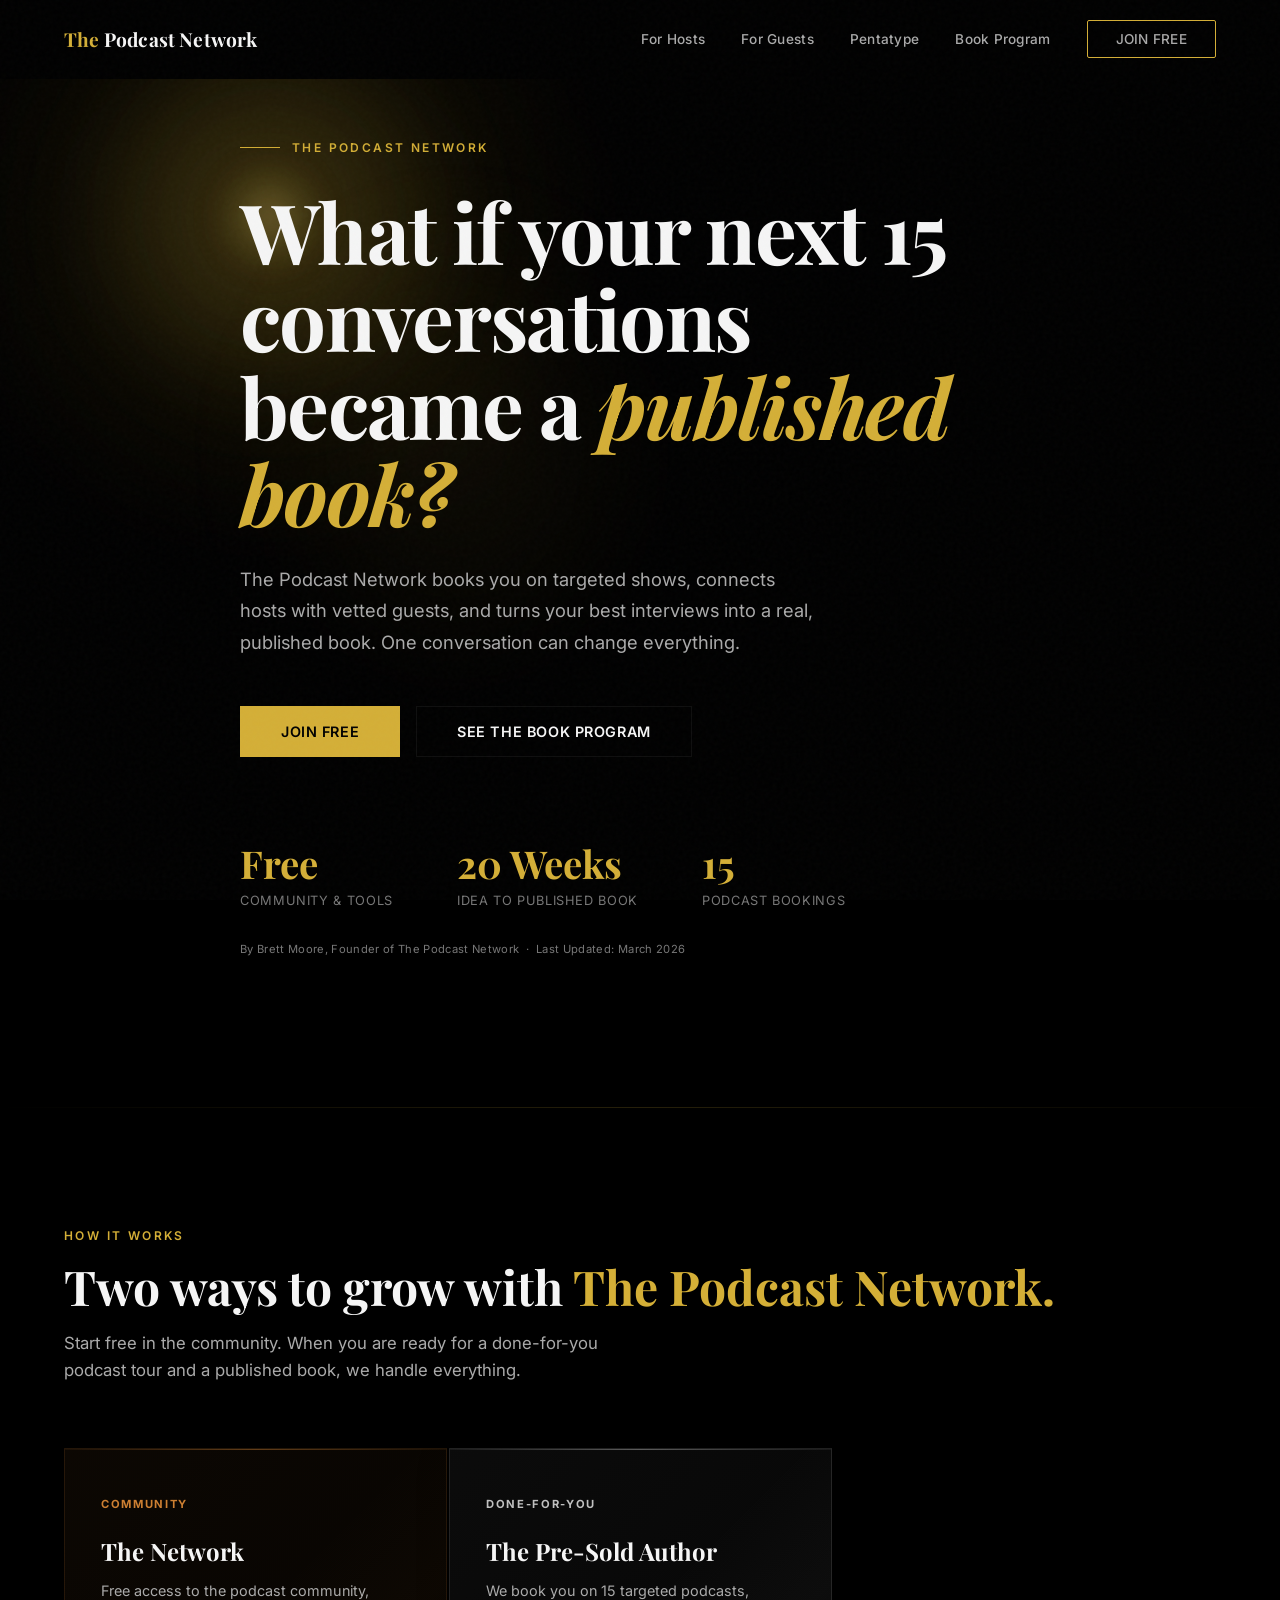
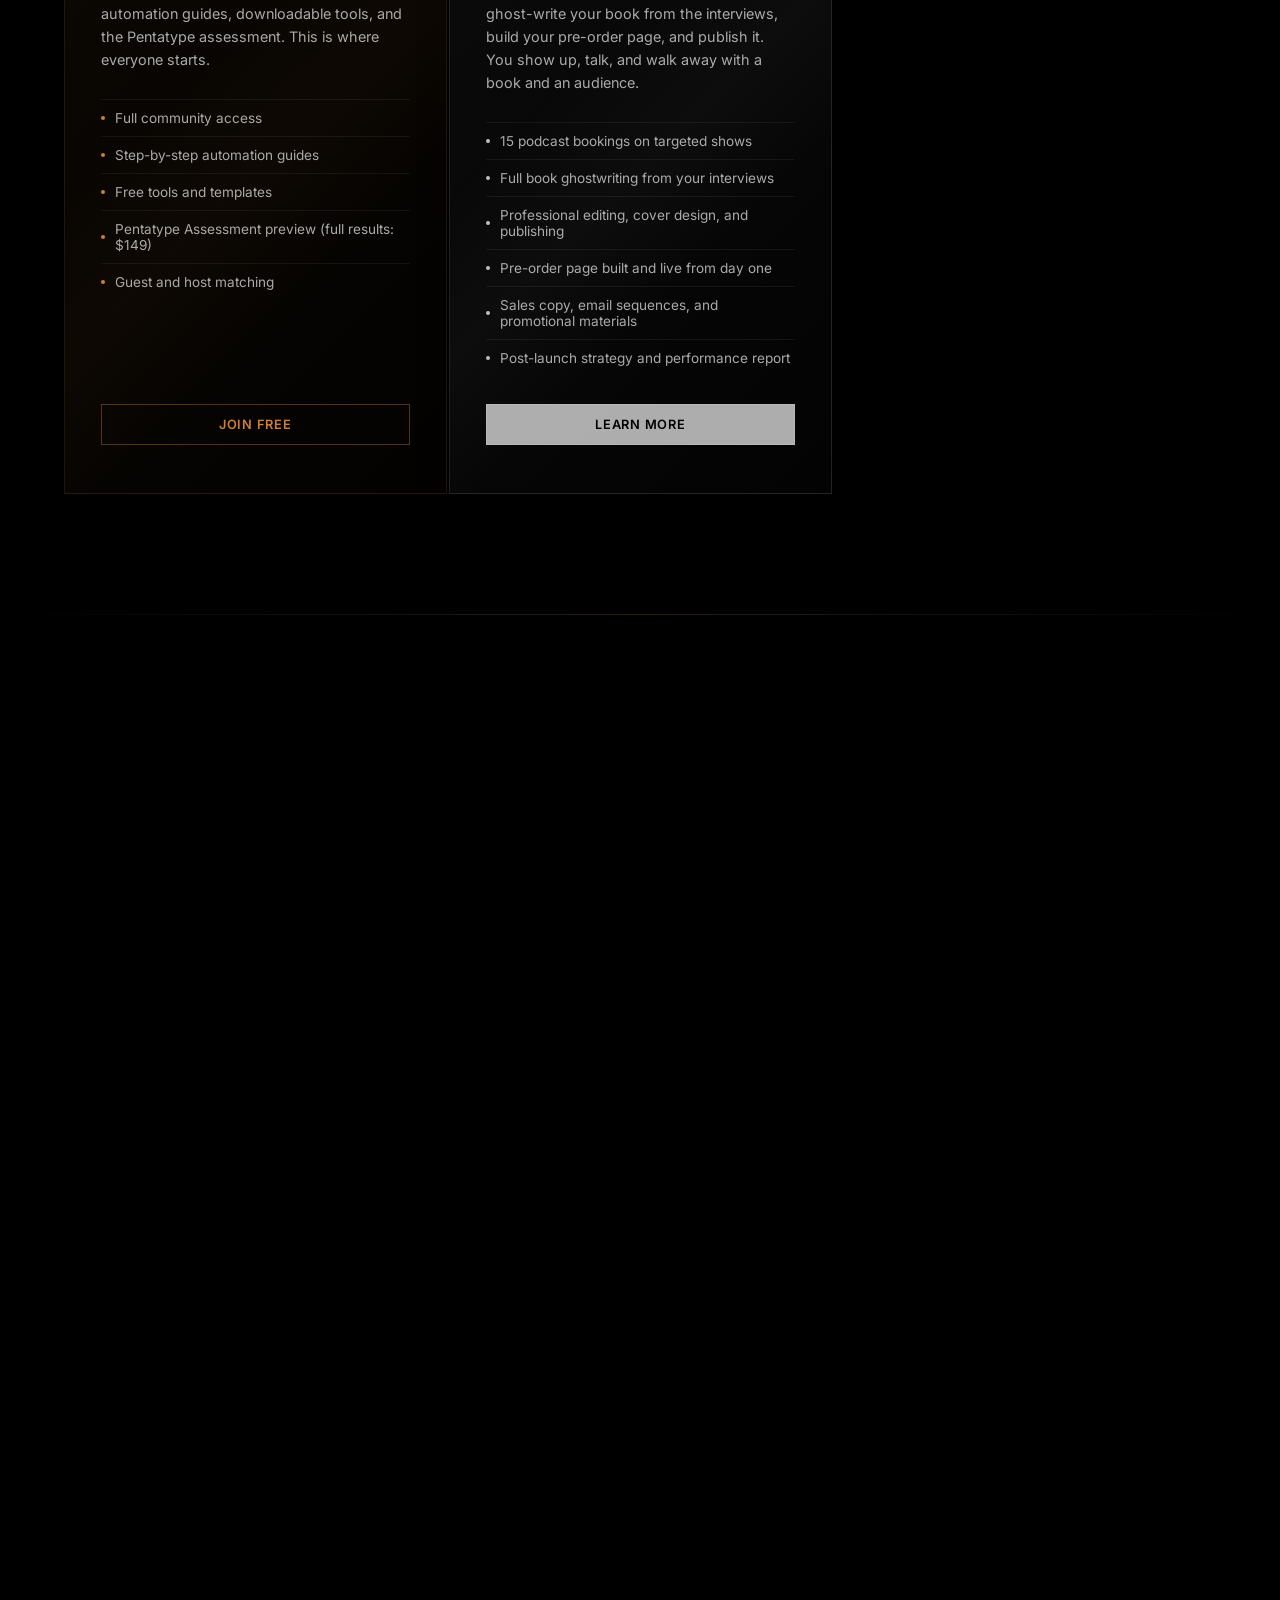
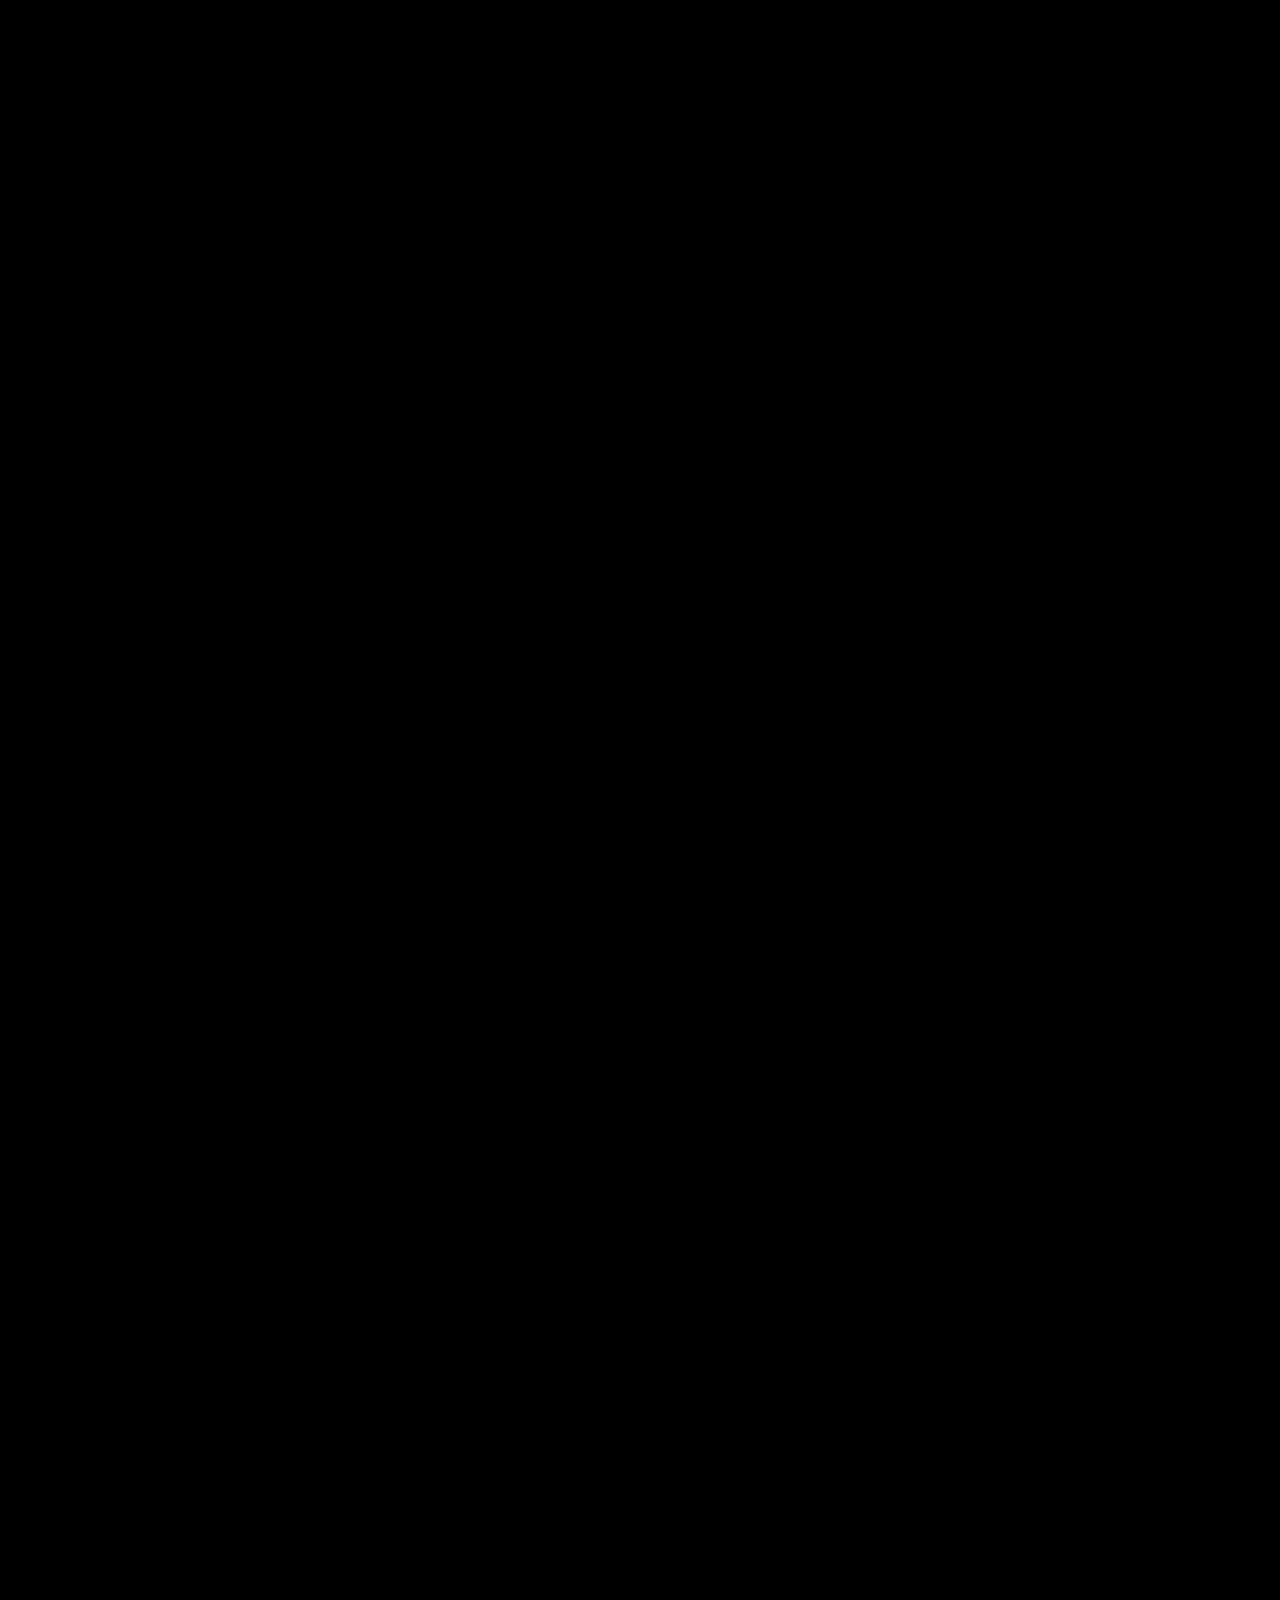
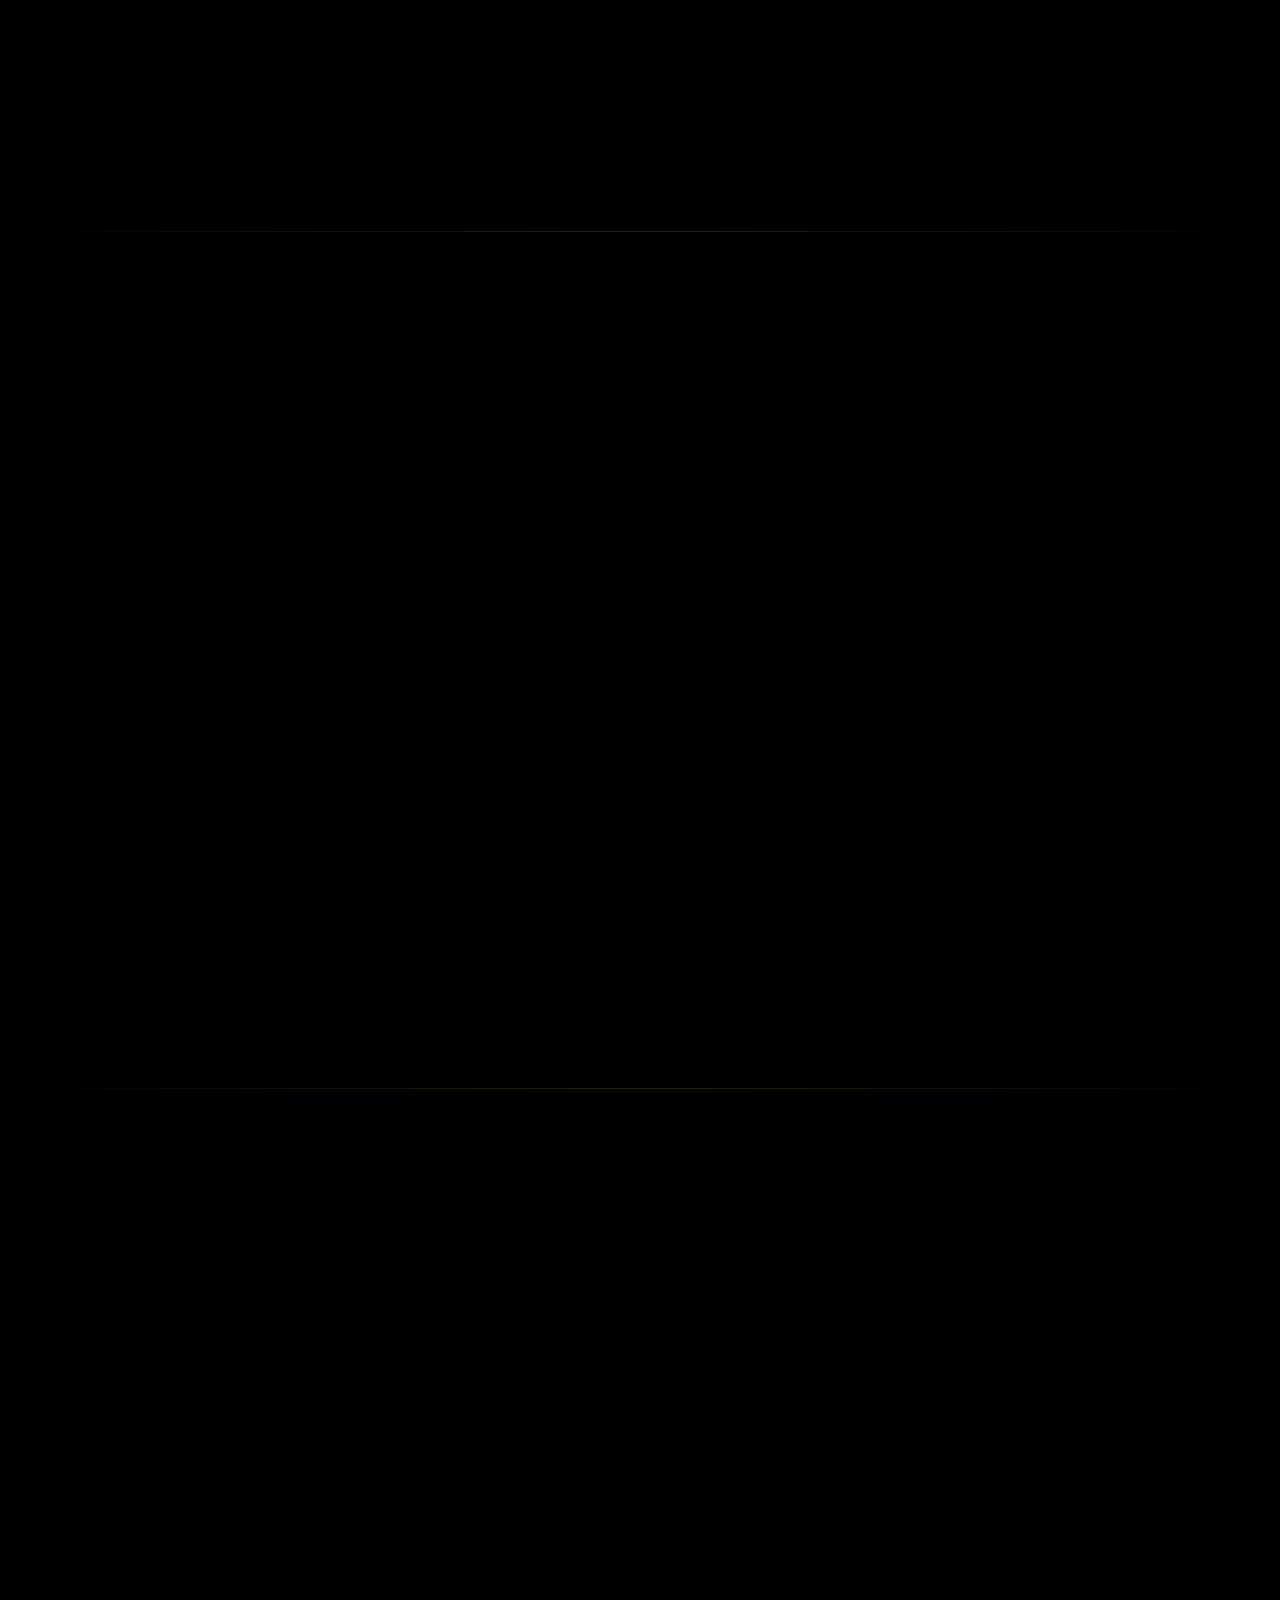
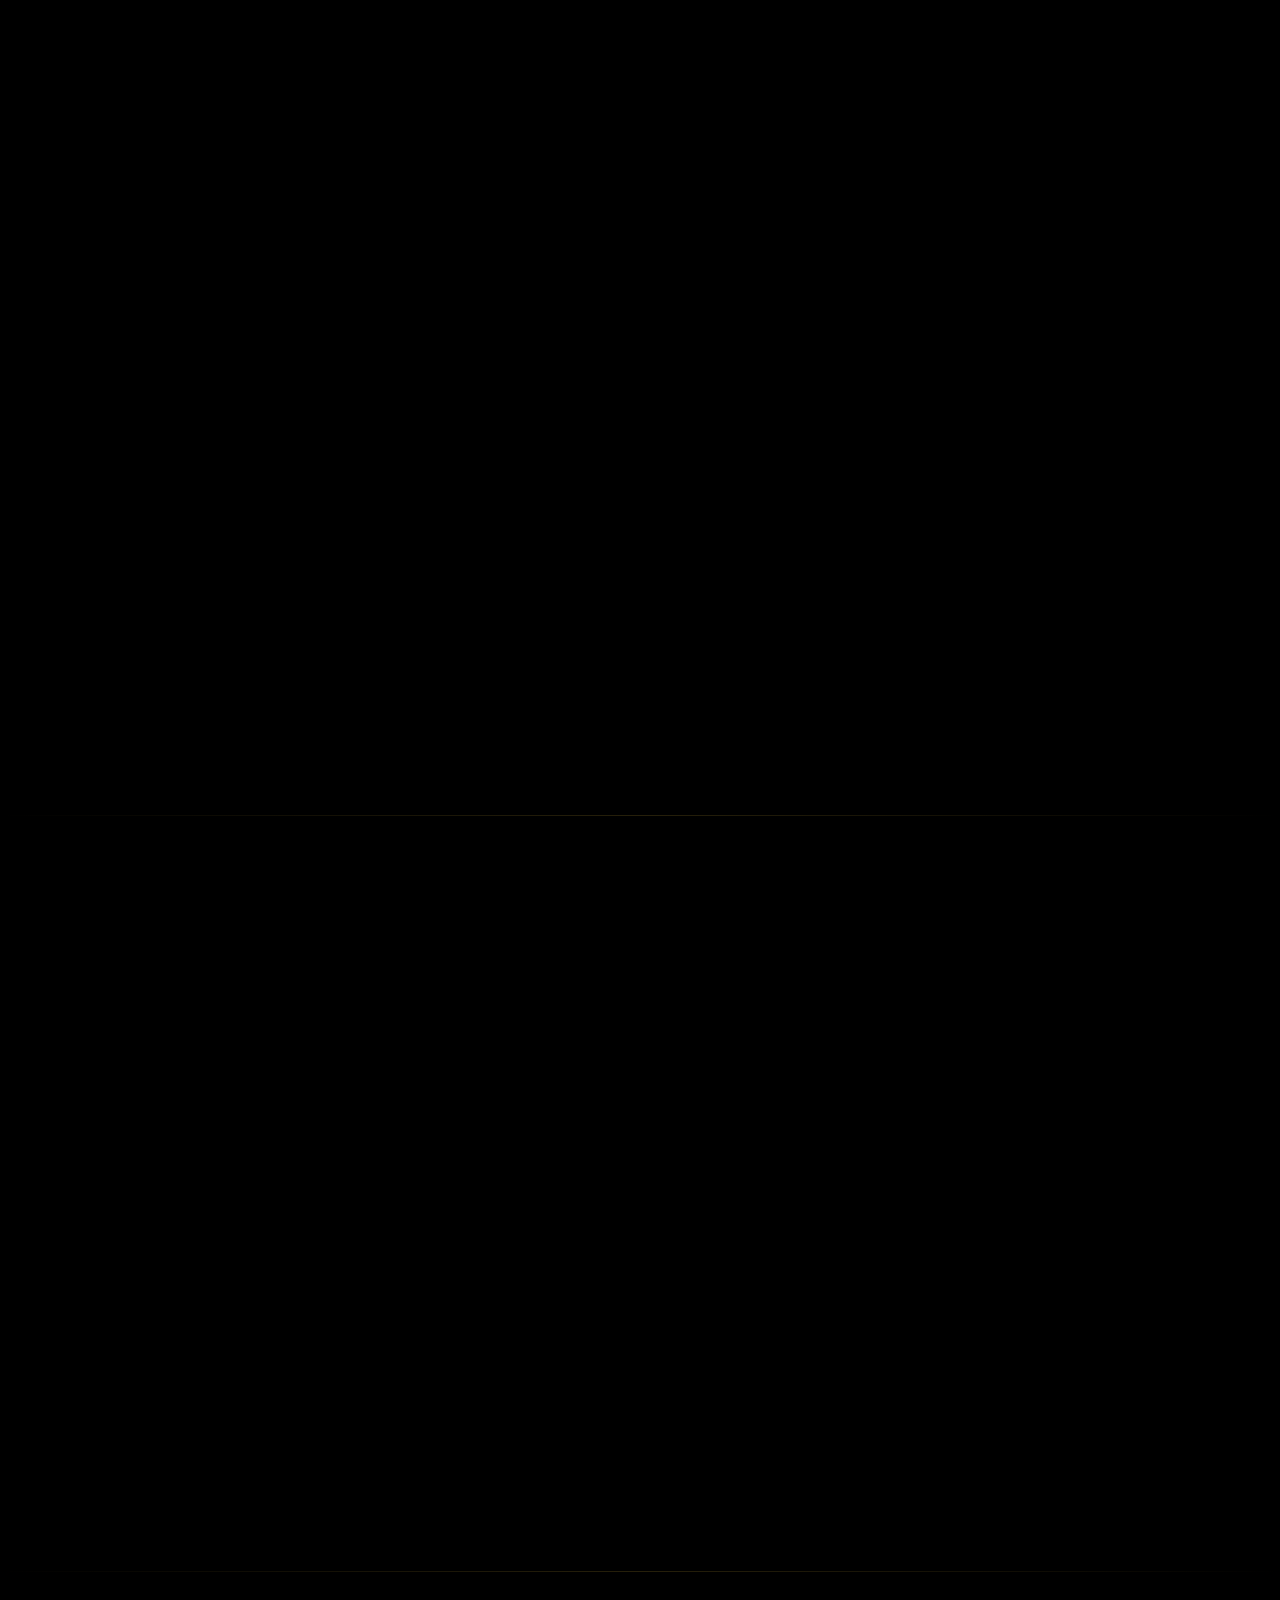
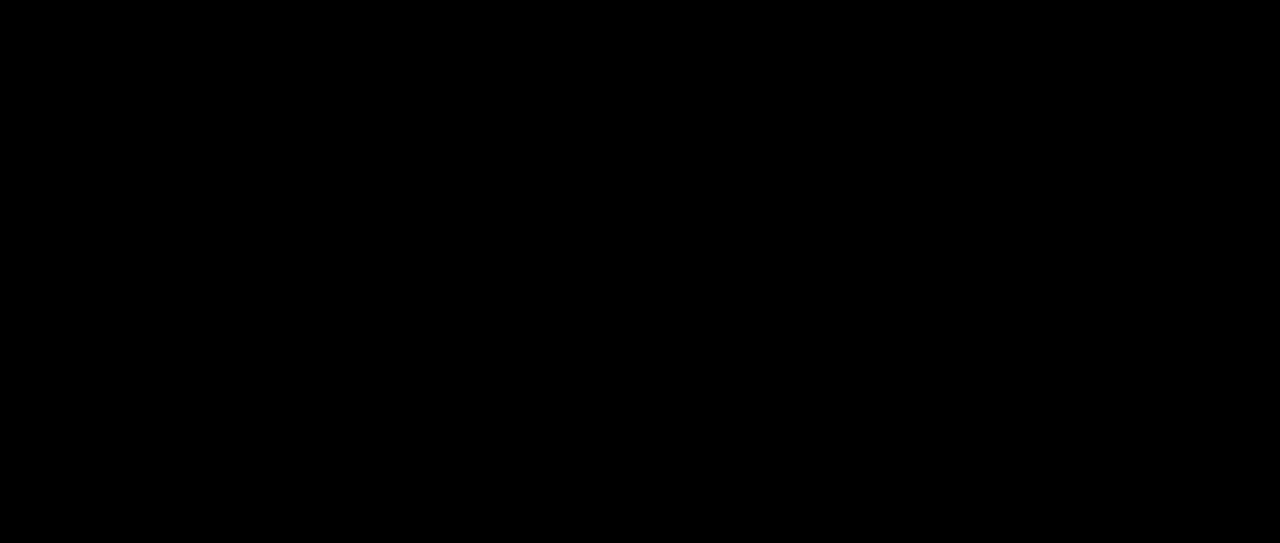
==== commit c15b49fc: "Add files via upload" ====
--- a/index.html
+++ b/index.html
@@ -6,7 +6,7 @@
 <title>The Podcast Network | Find Guests, Get Booked, Publish Your Book</title>
 <meta name="description" content="The Podcast Network connects hosts with vetted guests, books you on targeted shows, and turns your episodes into a published book. Free community for podcast hosts and guests. Take the Pentatype Communication Assessment.">
 <meta name="robots" content="index, follow, max-snippet:-1, max-image-preview:large">
-<meta name="author" content="The Podcast Network">
+<meta name="author" content="Brett Moore, The Podcast Network">
 <meta name="theme-color" content="#000000">
 <meta name="color-scheme" content="dark">
 <link rel="canonical" href="https://podcastnetwork.org">
@@ -371,19 +371,19 @@
 
 <!-- NAV -->
 <header>
-<nav id="navbar" aria-label="Main navigation">
-  <div class="container">
-    <a href="#" class="nav-logo" aria-label="The Podcast Network - Home"><span>The</span> Podcast Network</a>
-    <button class="mobile-menu-toggle" aria-label="Open menu" aria-expanded="false" aria-controls="nav-menu">
-      <svg width="24" height="24" viewBox="0 0 24 24" fill="none" stroke="currentColor" stroke-width="2"><line x1="3" y1="6" x2="21" y2="6"/><line x1="3" y1="12" x2="21" y2="12"/><line x1="3" y1="18" x2="21" y2="18"/></svg>
+<nav>
+  <div class="container">
+    <a href="/" class="nav-logo"><span>The</span> Podcast Network</a>
+    <div class="nav-links">
+      <a href="/for-hosts.html">For Hosts</a>
+      <a href="/for-guests.html">For Guests</a>
+      <a href="/#pentatype">Pentatype</a>
+      <a href="/pre-sold-author.html">Book Program</a>
+      <a href="https://www.skool.com/thepodcastnetwork/about" target="_blank" rel="noopener" class="nav-cta">Join Free</a>
+    </div>
+    <button class="mobile-menu-toggle" aria-label="Menu">
+      <svg viewBox="0 0 24 24" fill="none" stroke="currentColor" stroke-width="2"><line x1="3" y1="6" x2="21" y2="6"/><line x1="3" y1="12" x2="21" y2="12"/><line x1="3" y1="18" x2="21" y2="18"/></svg>
     </button>
-    <div class="nav-links" id="nav-menu" role="menubar">
-      <a href="#hosts" role="menuitem">Hosts</a>
-      <a href="#guests" role="menuitem">Guests</a>
-      <a href="#pentatype" role="menuitem">Pentatype</a>
-      <a href="#book" role="menuitem">Book Program</a>
-      <a href="#assessment" class="nav-cta" role="menuitem">Take the Assessment</a>
-    </div>
   </div>
 </nav>
 </header>
@@ -424,6 +424,7 @@
           <div class="label">Podcast Bookings</div>
         </div>
       </div>
+      <p style="font-size:.7rem;color:var(--text3);letter-spacing:.03em;margin-top:32px">By Brett Moore, Founder of The Podcast Network &nbsp;·&nbsp; Last Updated: March 2026</p>
     </div>
   </div>
 </section>
@@ -480,7 +481,7 @@
       <div class="content reveal">
         <div class="section-eyebrow">For Podcast Hosts</div>
         <h2>How do podcast hosts find <span class="gold">great guests?</span></h2>
-        <p>The Podcast Network matches you with vetted guests who fit your niche, handles editing and post-production, automates your scheduling, and connects you with sponsors. You focus on the conversation. We handle everything else.</p>
+        <p>The Podcast Network matches you with vetted guests who fit your niche, handles editing and post-production, automates your scheduling, and connects you with sponsors. You focus on the conversation. We handle everything else. <a href="/for-hosts.html">Learn more</a></p>
         <div class="feature-list">
           <div class="feature-item">
             <div class="f-icon">01</div>
@@ -530,7 +531,7 @@
   <div class="container">
     <div class="section-eyebrow reveal">For Podcast Guests</div>
     <h2 class="reveal" style="font-family:var(--font-display);font-size:clamp(2rem,4vw,3rem);font-weight:700;margin-bottom:16px">How do you get booked on <span class="gold">podcasts?</span></h2>
-    <p class="reveal" style="color:var(--text2);font-size:1.05rem;line-height:1.6;max-width:600px;margin-bottom:48px">The Podcast Network books you on 10 to 20 targeted shows matched to your expertise. We handle pitching, scheduling, and coordination. Then we turn your best interviews into a published book. You show up and talk. We do the rest.</p>
+    <p class="reveal" style="color:var(--text2);font-size:1.05rem;line-height:1.6;max-width:600px;margin-bottom:48px">The Podcast Network books you on 10 to 20 targeted shows matched to your expertise. We handle pitching, scheduling, and coordination. Then we turn your best interviews into a published book. You show up and talk. We do the rest. <a href="/for-guests.html">Learn more</a></p>
 
     <div class="journey-grid">
       <div class="journey-step reveal">
@@ -666,7 +667,7 @@
           <div class="section-eyebrow">For Hosts &amp; Guests</div>
           <h2>Your episodes become a <span class="gold">published book.</span></h2>
           <p>You already have a book inside you. You just haven't written it down yet. We take what you've said on-air, analyze what resonated with audiences, and turn it into a real, published book.</p>
-          <a href="https://www.skool.com/thepodcastnetwork/about" target="_blank" rel="noopener" class="btn btn-gold">Learn More</a>
+          <a href="/pre-sold-author.html" class="btn btn-gold">See the Book Program</a>
         </div>
         <div class="book-process">
           <div class="book-step">
@@ -749,7 +750,7 @@
       </details>
       <details class="faq-item reveal reveal-d3">
         <summary>How do I get booked on podcasts?</summary>
-        <p>The Podcast Network matches you with shows that fit your expertise, audience, and goals. For free community members, we provide guest request boards and host-guest matching. For Pre-Sold Author members, we personally broker 15 podcast bookings through our network, handle all pitching and scheduling, and turn the interviews into a published book.</p>
+        <p>The Podcast Network matches you with shows that fit your expertise, audience, and goals. For free community members, we provide guest request boards and host-guest matching. For Pre-Sold Author members, we personally broker 15 podcast bookings through our network, handle all pitching and scheduling, and turn the interviews into a published book. Learn more in our <a href="/for-guests.html">For Guests</a> section or our complete guide on <a href="/how-to-get-booked-on-podcasts.html">How to Get Booked on Podcasts</a>.</p>
       </details>
       <details class="faq-item reveal">
         <summary>How does The Pre-Sold Author program work?</summary>
@@ -757,11 +758,11 @@
       </details>
       <details class="faq-item reveal reveal-d1">
         <summary>How do podcast hosts find guests for their show?</summary>
-        <p>The Podcast Network provides guest discovery through our community matching boards, where vetted guests are matched to your niche. Hosts also get access to editing and post-production support, automation tools for scheduling and social distribution, and sponsor matching. The community is free to join for hosts at any stage.</p>
+        <p>The Podcast Network provides guest discovery through our community matching boards, where vetted guests are matched to your niche. Hosts also get access to editing and post-production support, automation tools for scheduling and social distribution, and sponsor matching. The community is free to join for hosts at any stage. <a href="/for-hosts.html">Learn more about hosting</a> or read our guide on <a href="/how-to-find-podcast-guests.html">How to Find Podcast Guests</a>.</p>
       </details>
       <details class="faq-item reveal reveal-d2">
         <summary>Can I turn my podcast episodes into a book?</summary>
-        <p>Yes. The Pre-Sold Author program is specifically designed to turn podcast interviews into a professionally published book. We transcribe your episodes, identify what resonated with audiences, and ghostwrite the manuscript in your voice. The book is professionally edited, designed, and published through a distribution channel that puts it on shelves and online retailers.</p>
+        <p>Yes. The Pre-Sold Author program is specifically designed to turn podcast interviews into a professionally published book. We transcribe your episodes, identify what resonated with audiences, and ghostwrite the manuscript in your voice. The book is professionally edited, designed, and published through a distribution channel that puts it on shelves and online retailers. <a href="/how-to-turn-podcast-into-book.html">Learn more about our book publishing process</a>.</p>
       </details>
       <details class="faq-item reveal reveal-d3">
         <summary>Who is The Podcast Network for?</summary>
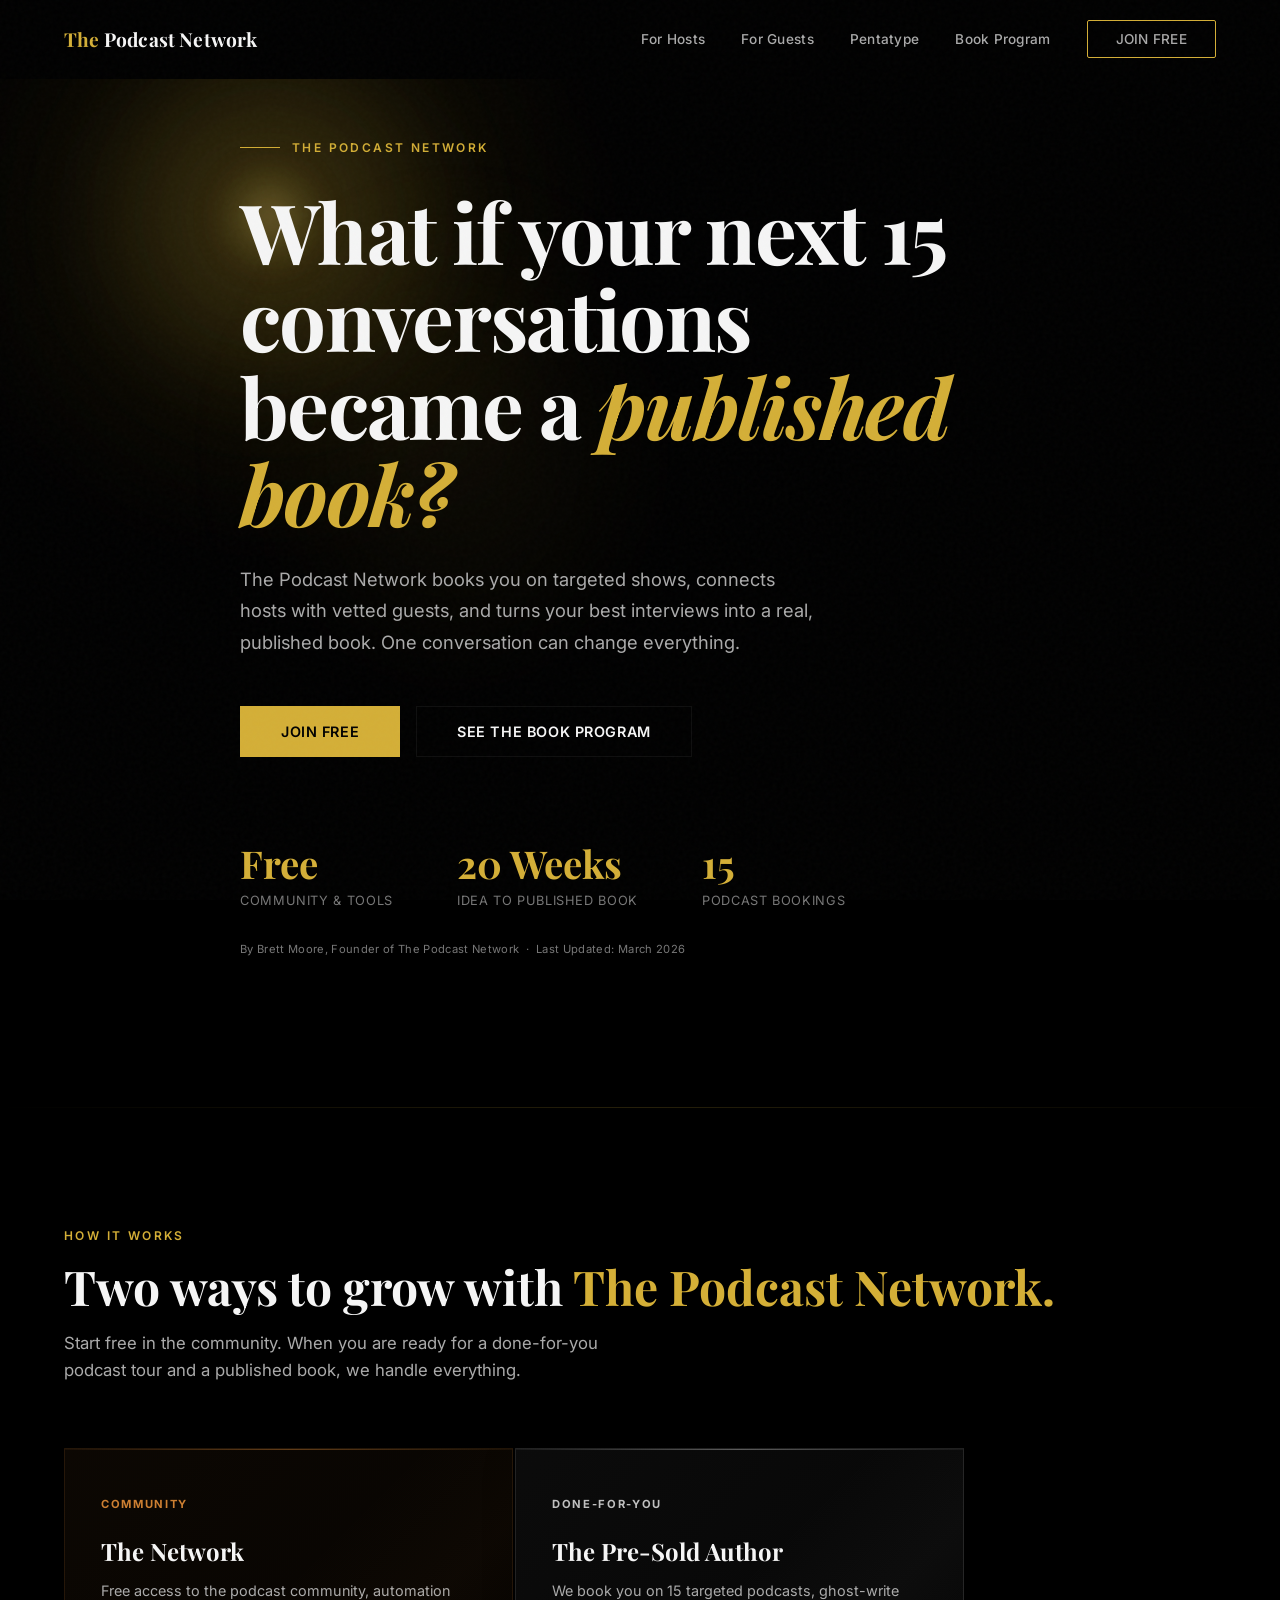
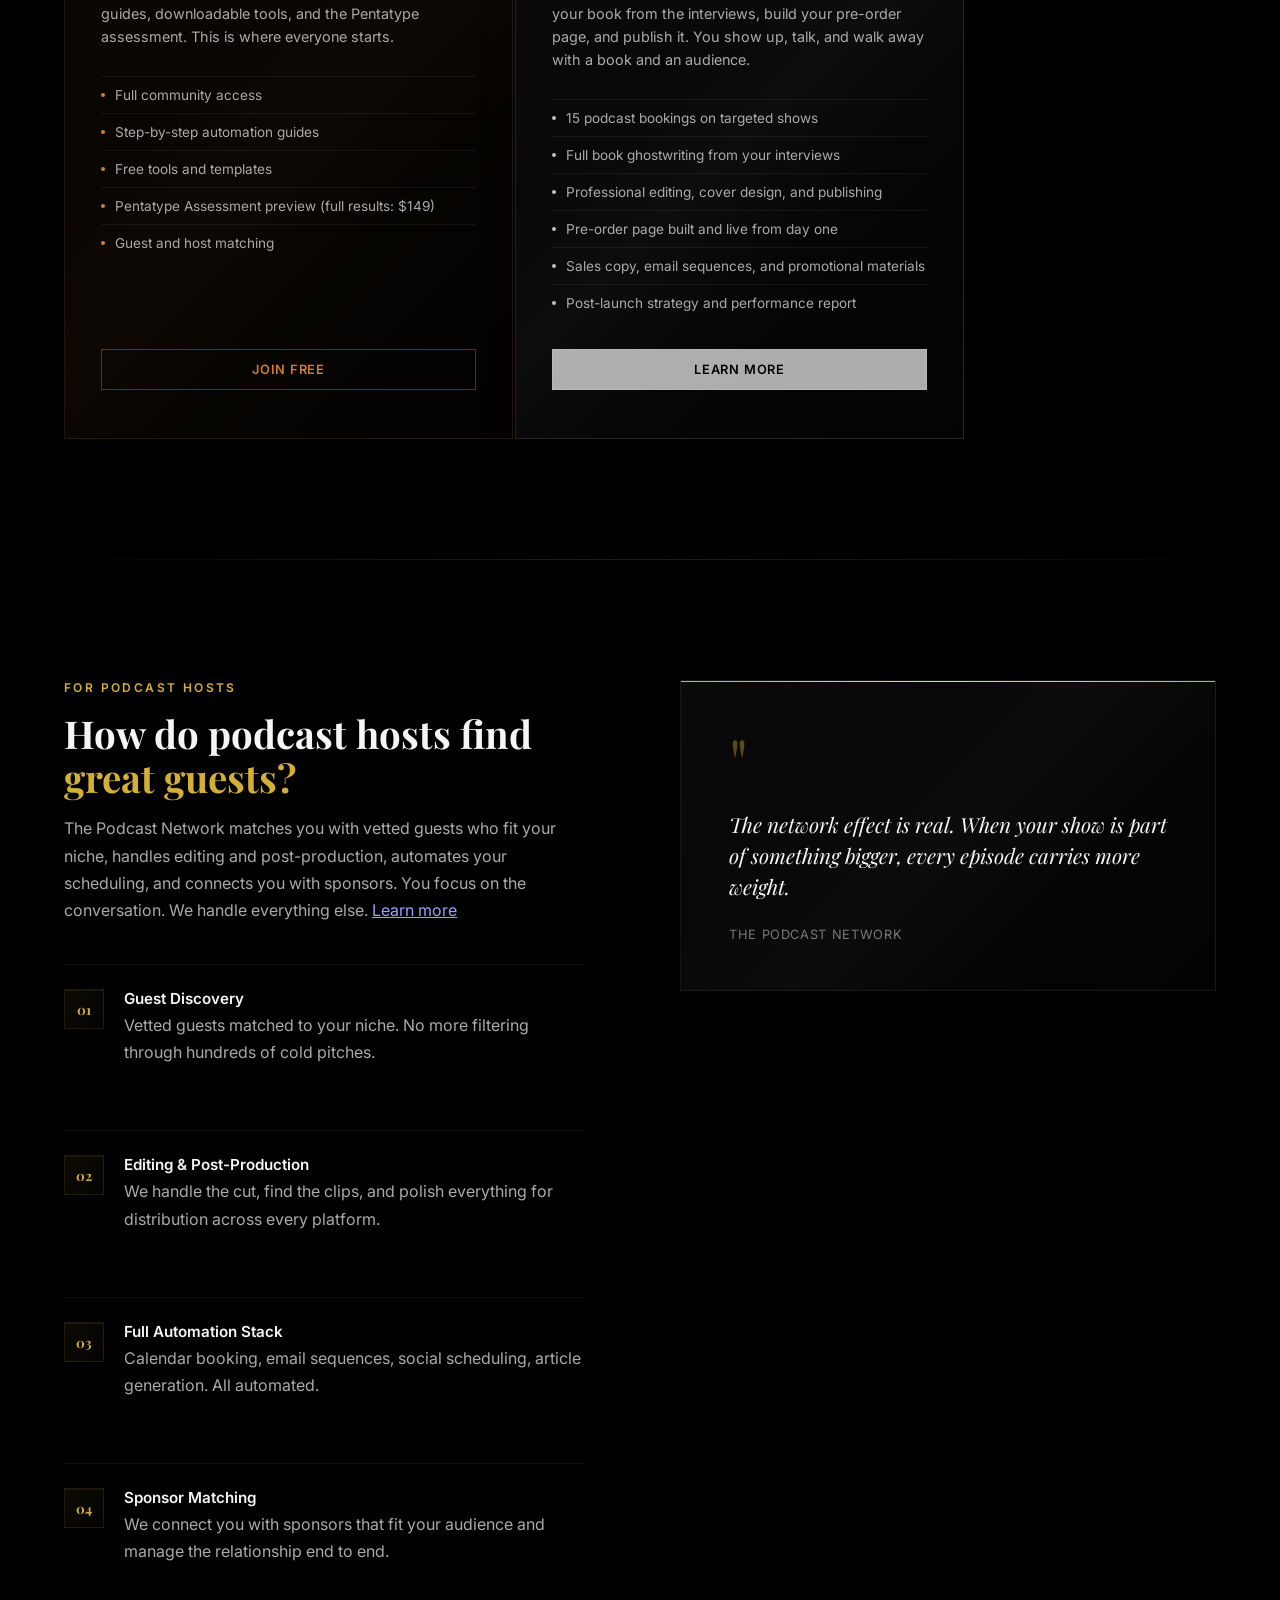
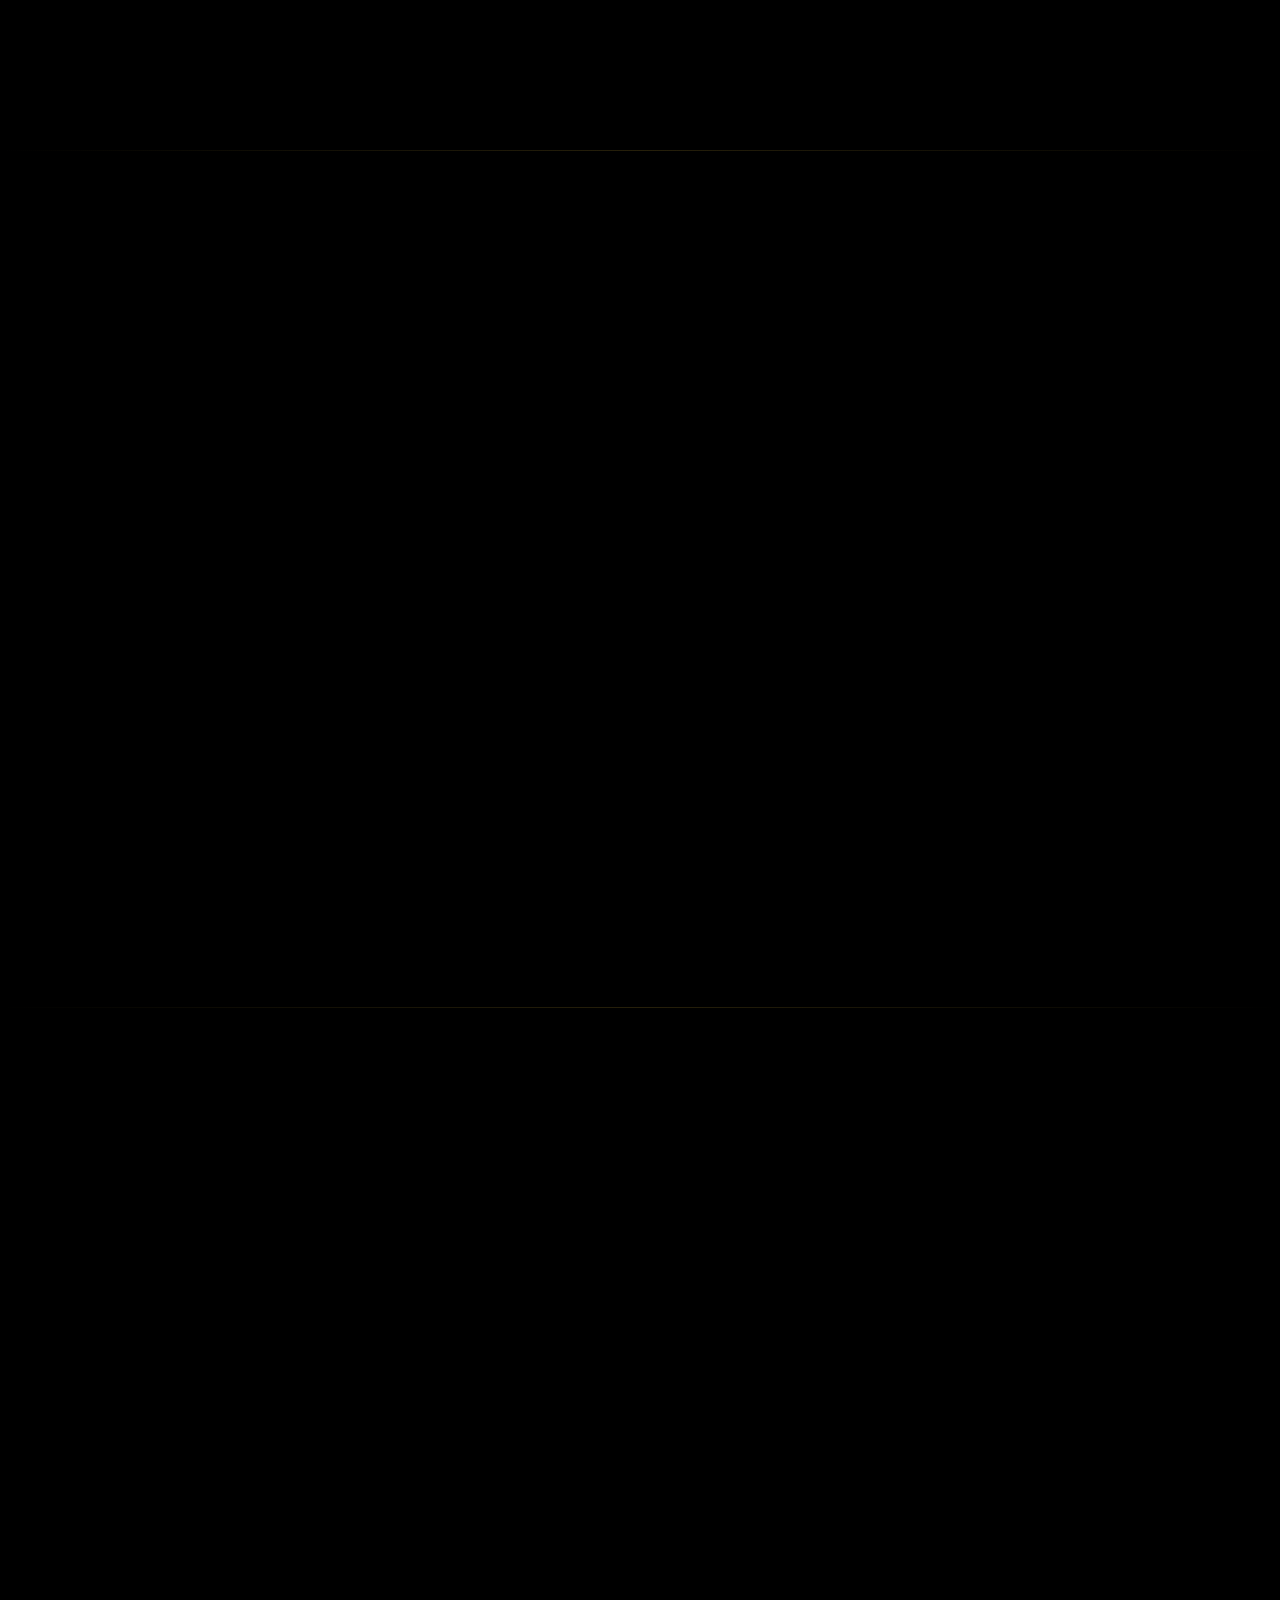
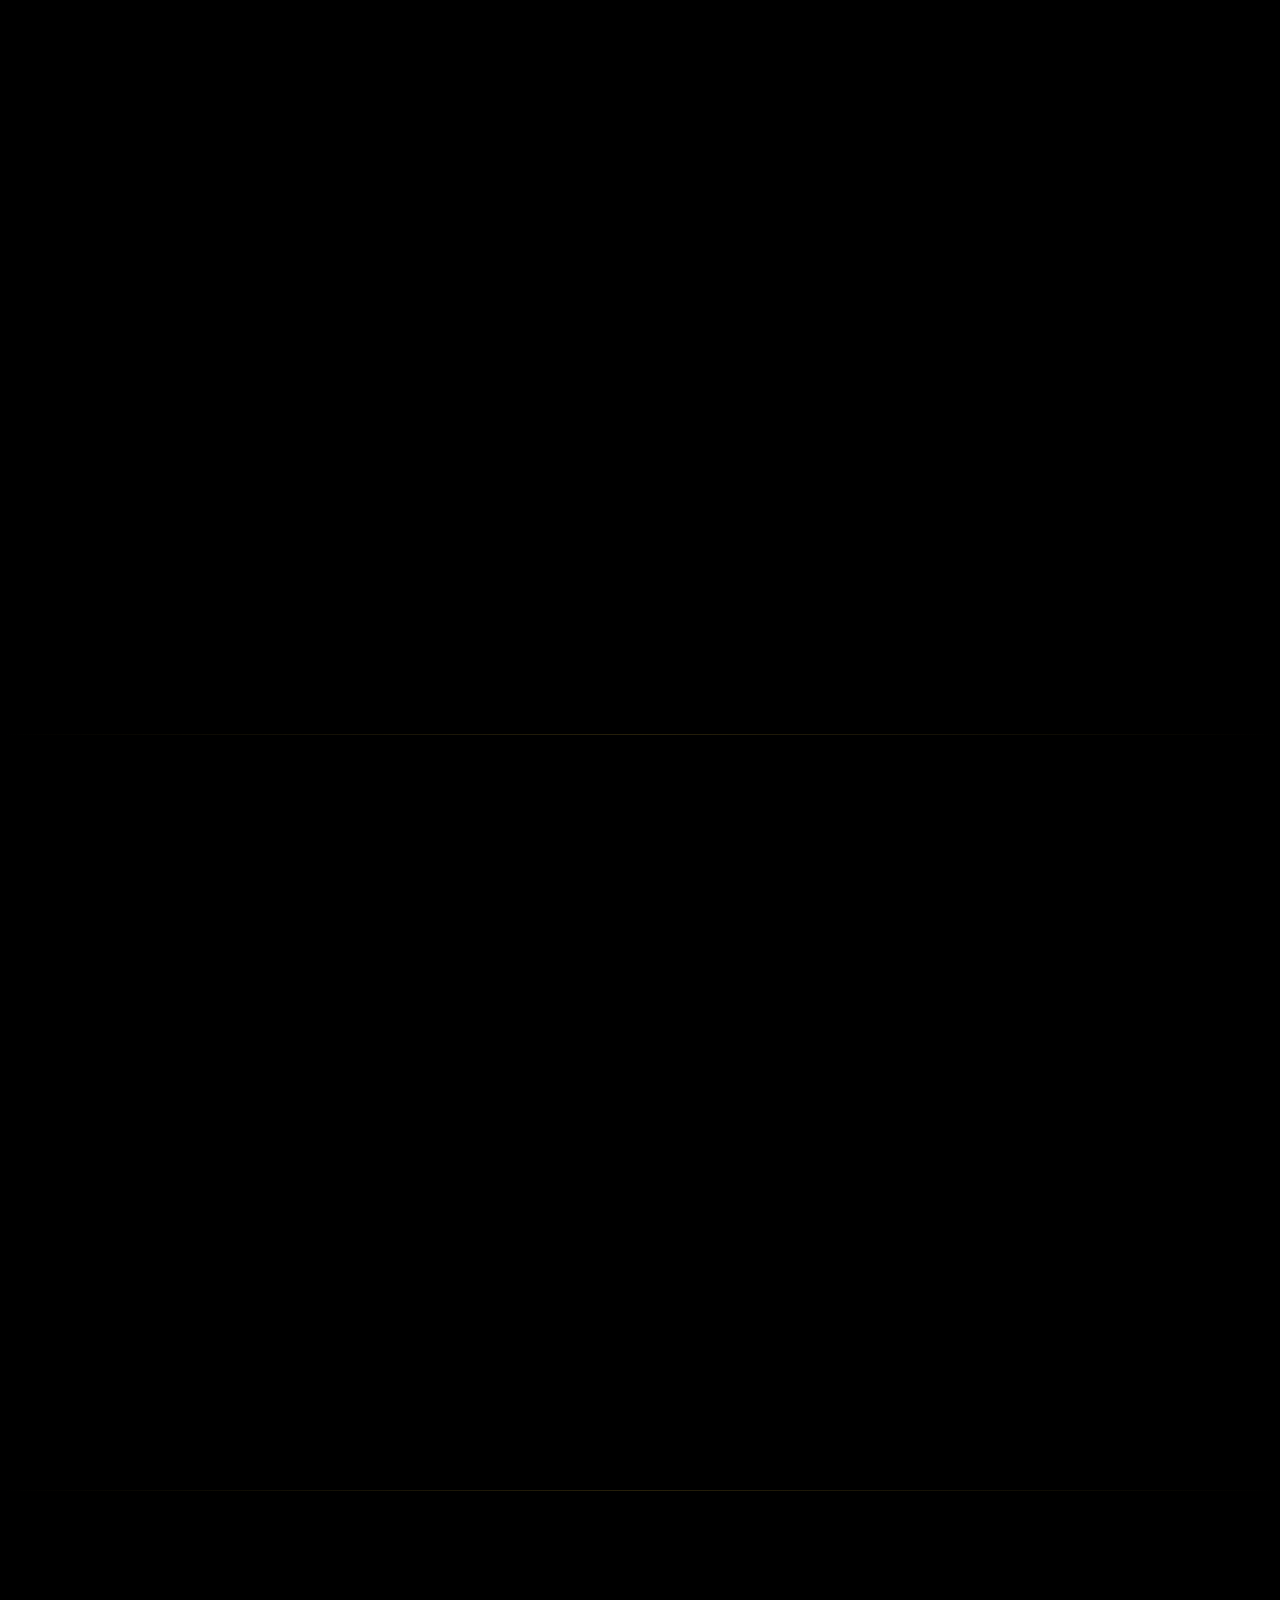
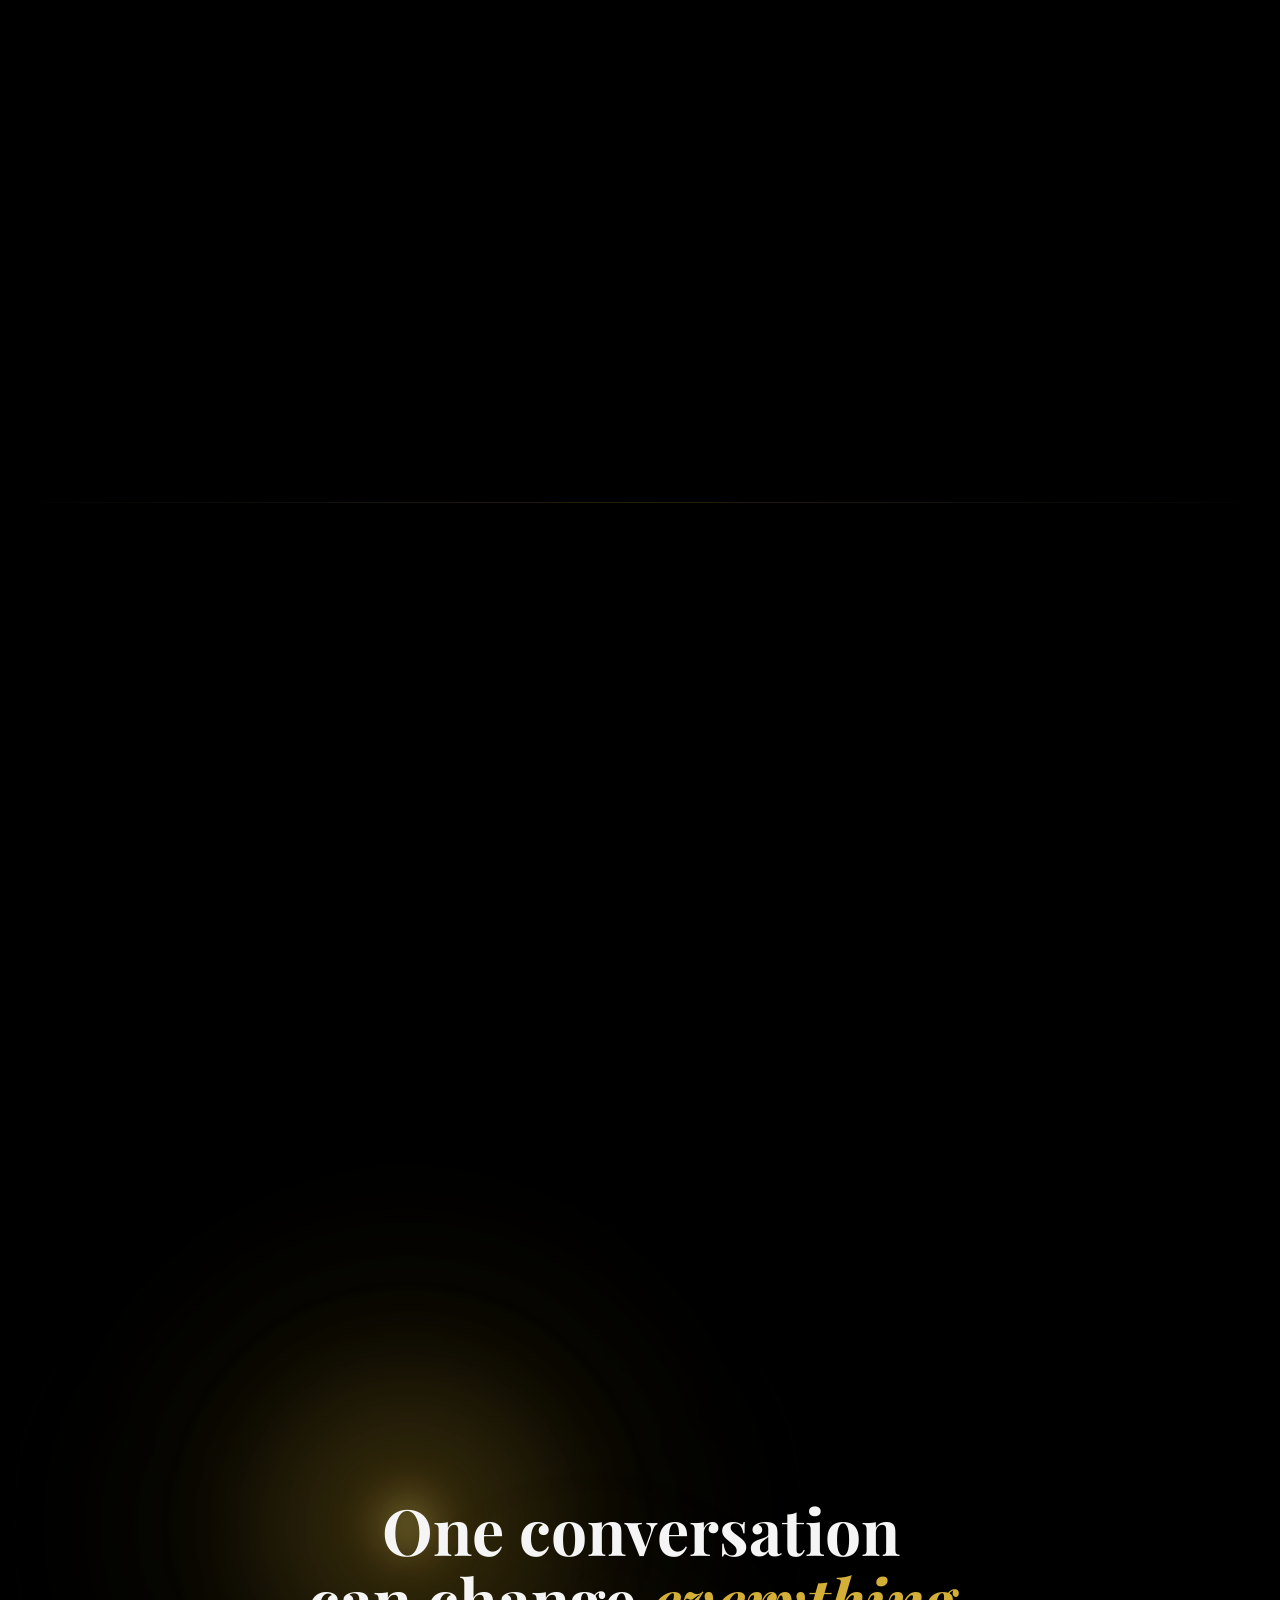
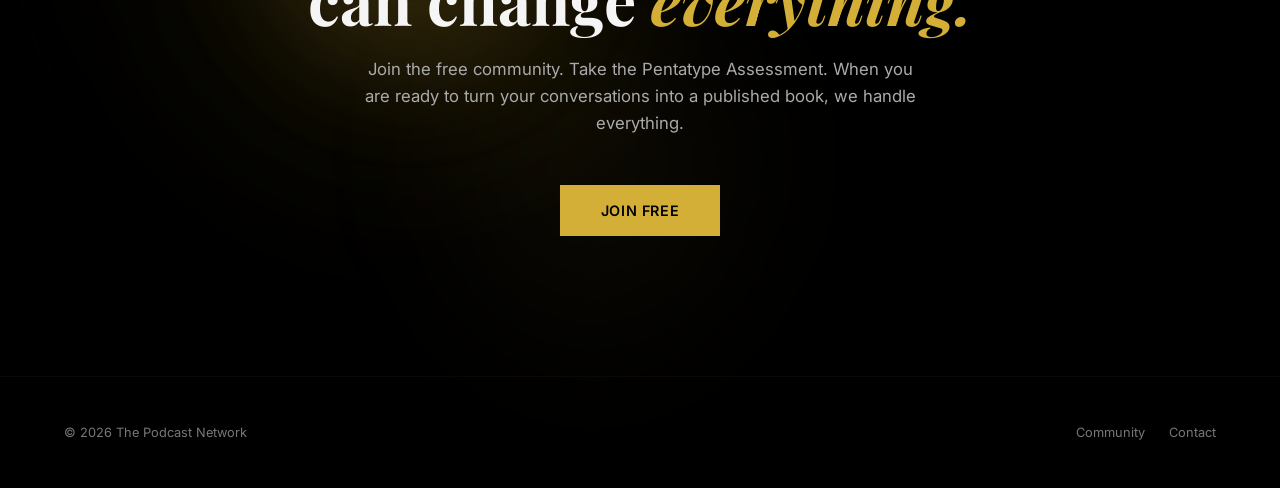
==== commit 4359b994: "Add files via upload" ====
--- a/index.html
+++ b/index.html
@@ -148,7 +148,7 @@
 .tiers{padding:120px 0;position:relative}
 .tiers h2{font-family:var(--font-display);font-size:clamp(2rem,4vw,3rem);font-weight:700;margin-bottom:16px;line-height:1.15}
 .tiers .section-sub{color:var(--text2);font-size:1.05rem;line-height:1.6;max-width:600px;margin-bottom:64px}
-.tier-grid{display:grid;grid-template-columns:repeat(3,1fr);gap:2px}
+.tier-grid{display:grid;grid-template-columns:repeat(2,1fr);gap:2px;max-width:900px}
 .tier-card{background:linear-gradient(135deg,rgba(255,255,255,.03),rgba(255,255,255,.01));backdrop-filter:blur(16px);-webkit-backdrop-filter:blur(16px);padding:48px 36px;position:relative;transition:all .4s;border:1px solid rgba(255,255,255,.06);display:flex;flex-direction:column;box-shadow:inset 0 1px 0 rgba(255,255,255,.05),0 8px 32px rgba(0,0,0,.2);overflow:hidden}
 .tier-card::after{content:'';position:absolute;top:-50%;left:-50%;width:200%;height:200%;background:linear-gradient(135deg,transparent 42%,rgba(255,255,255,.02) 50%,transparent 58%);pointer-events:none}
 .tier-card:hover{background:linear-gradient(135deg,rgba(255,255,255,.05),rgba(255,255,255,.02));border-color:rgba(255,255,255,.1)}
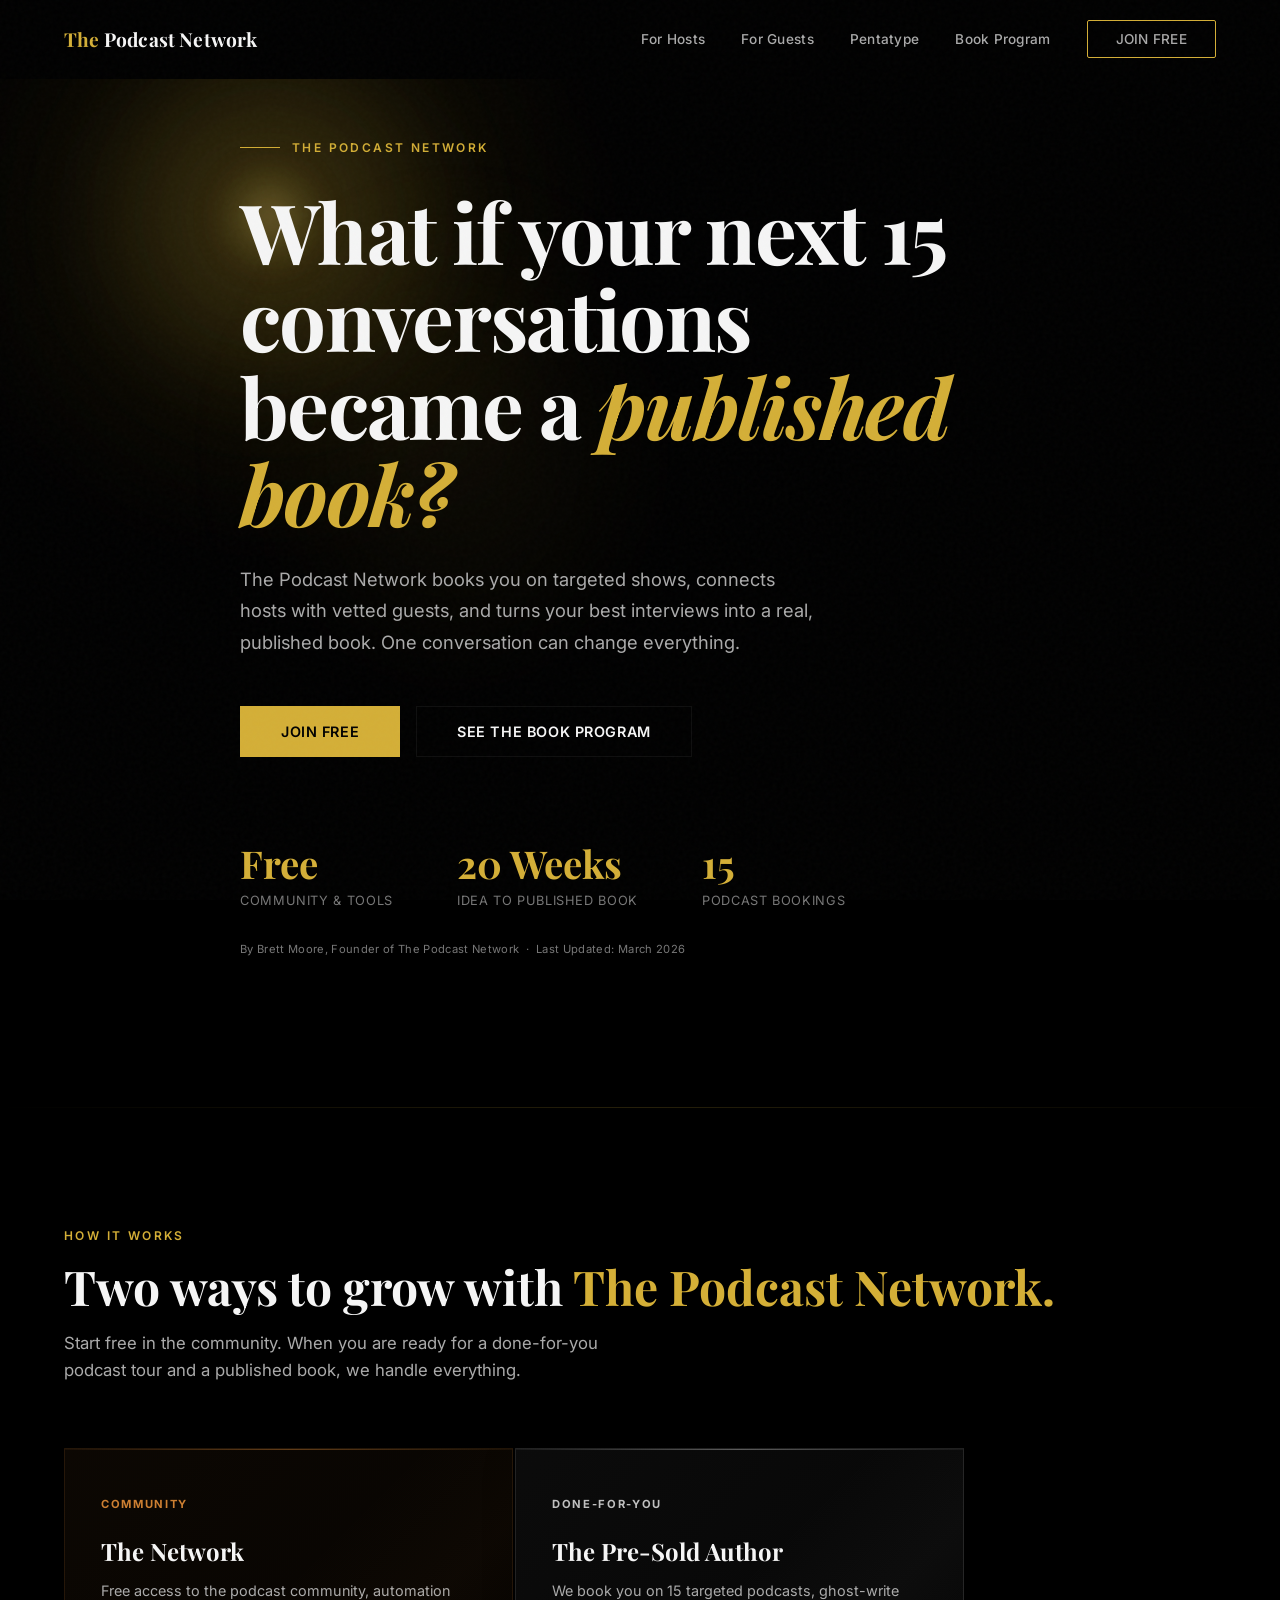
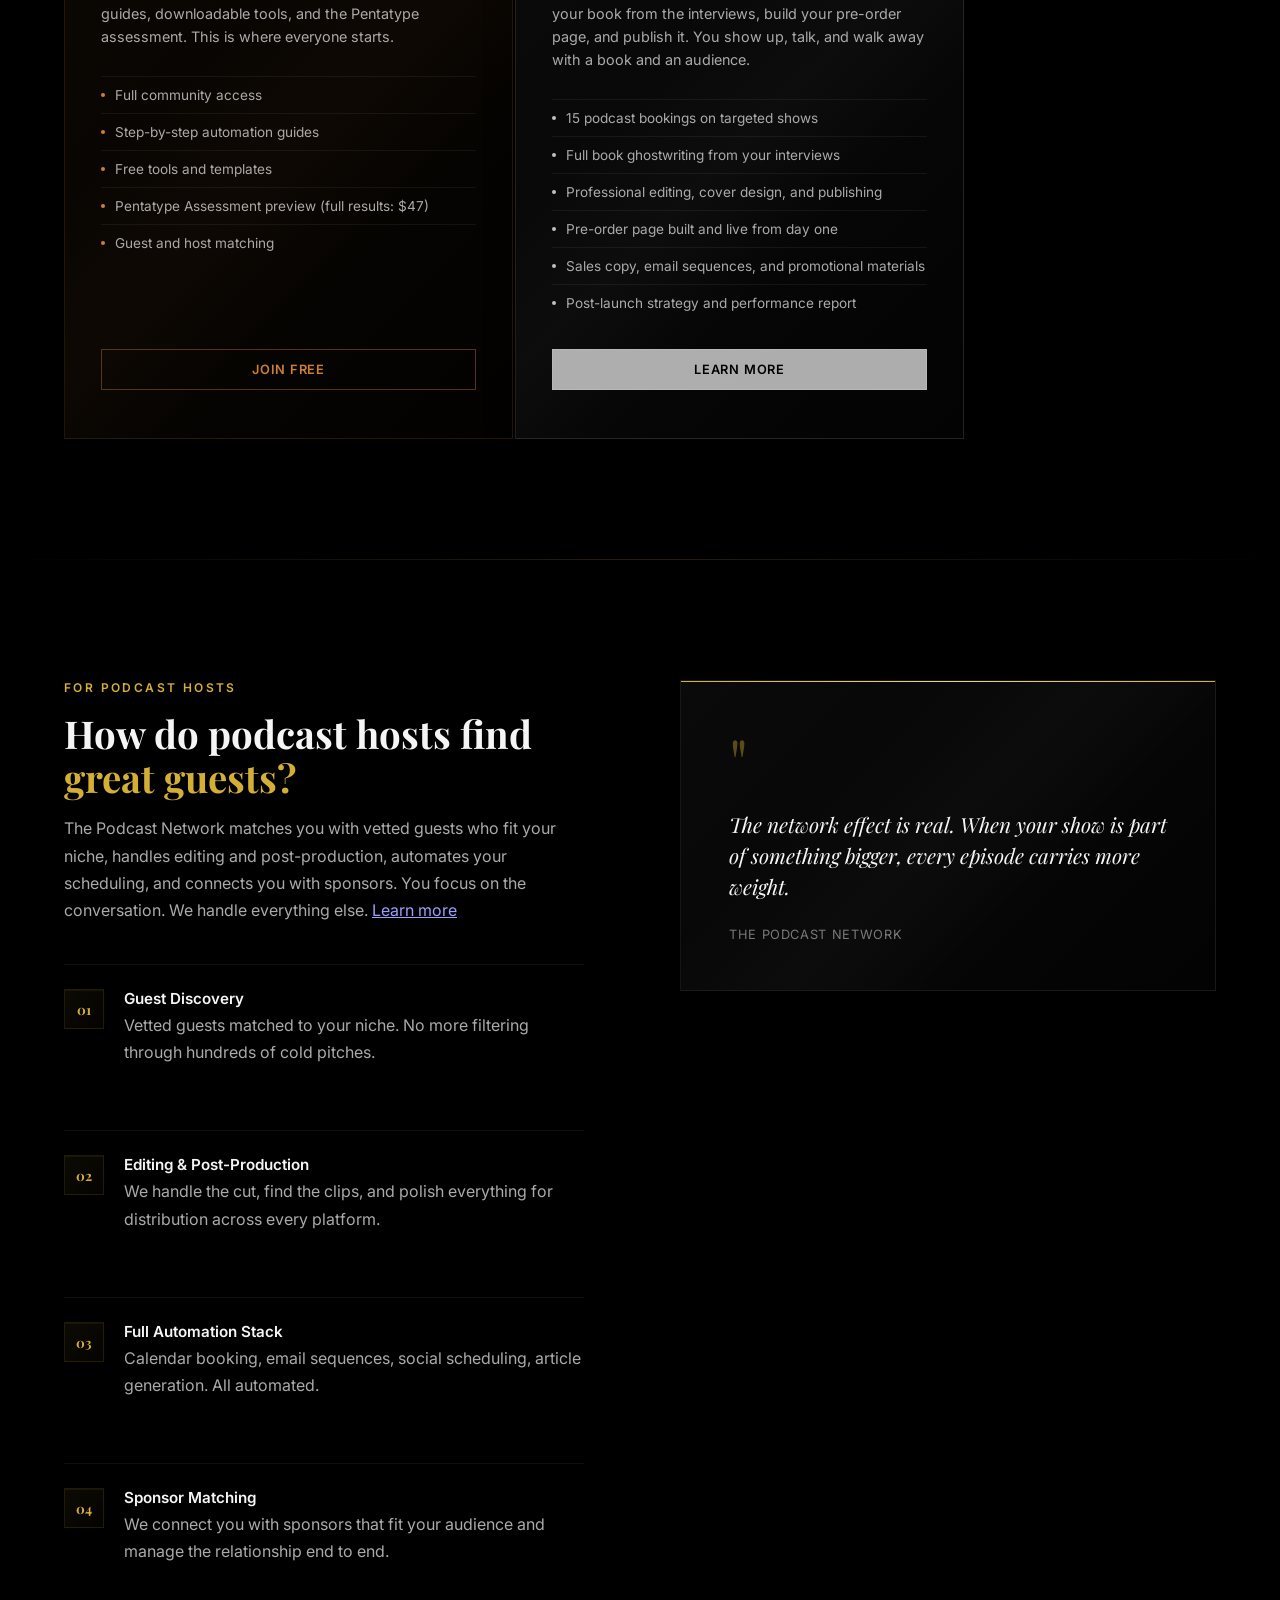
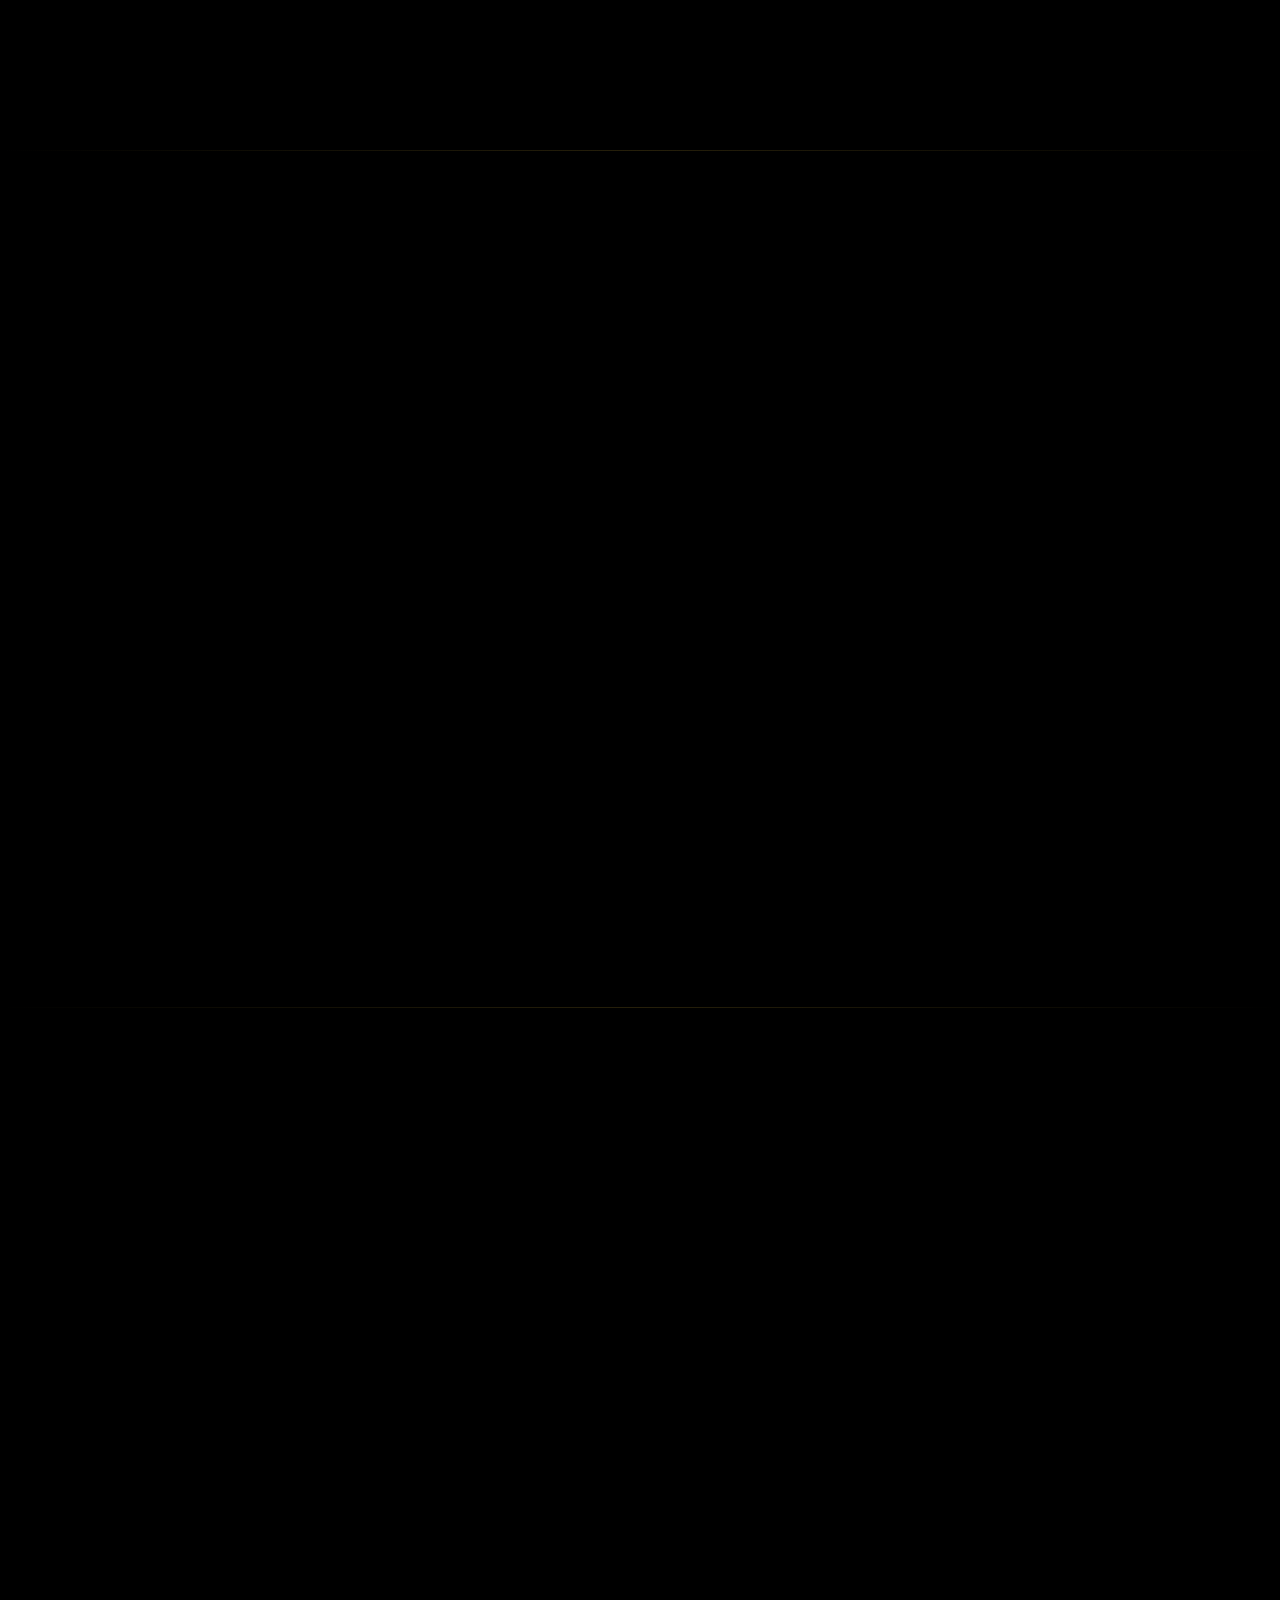
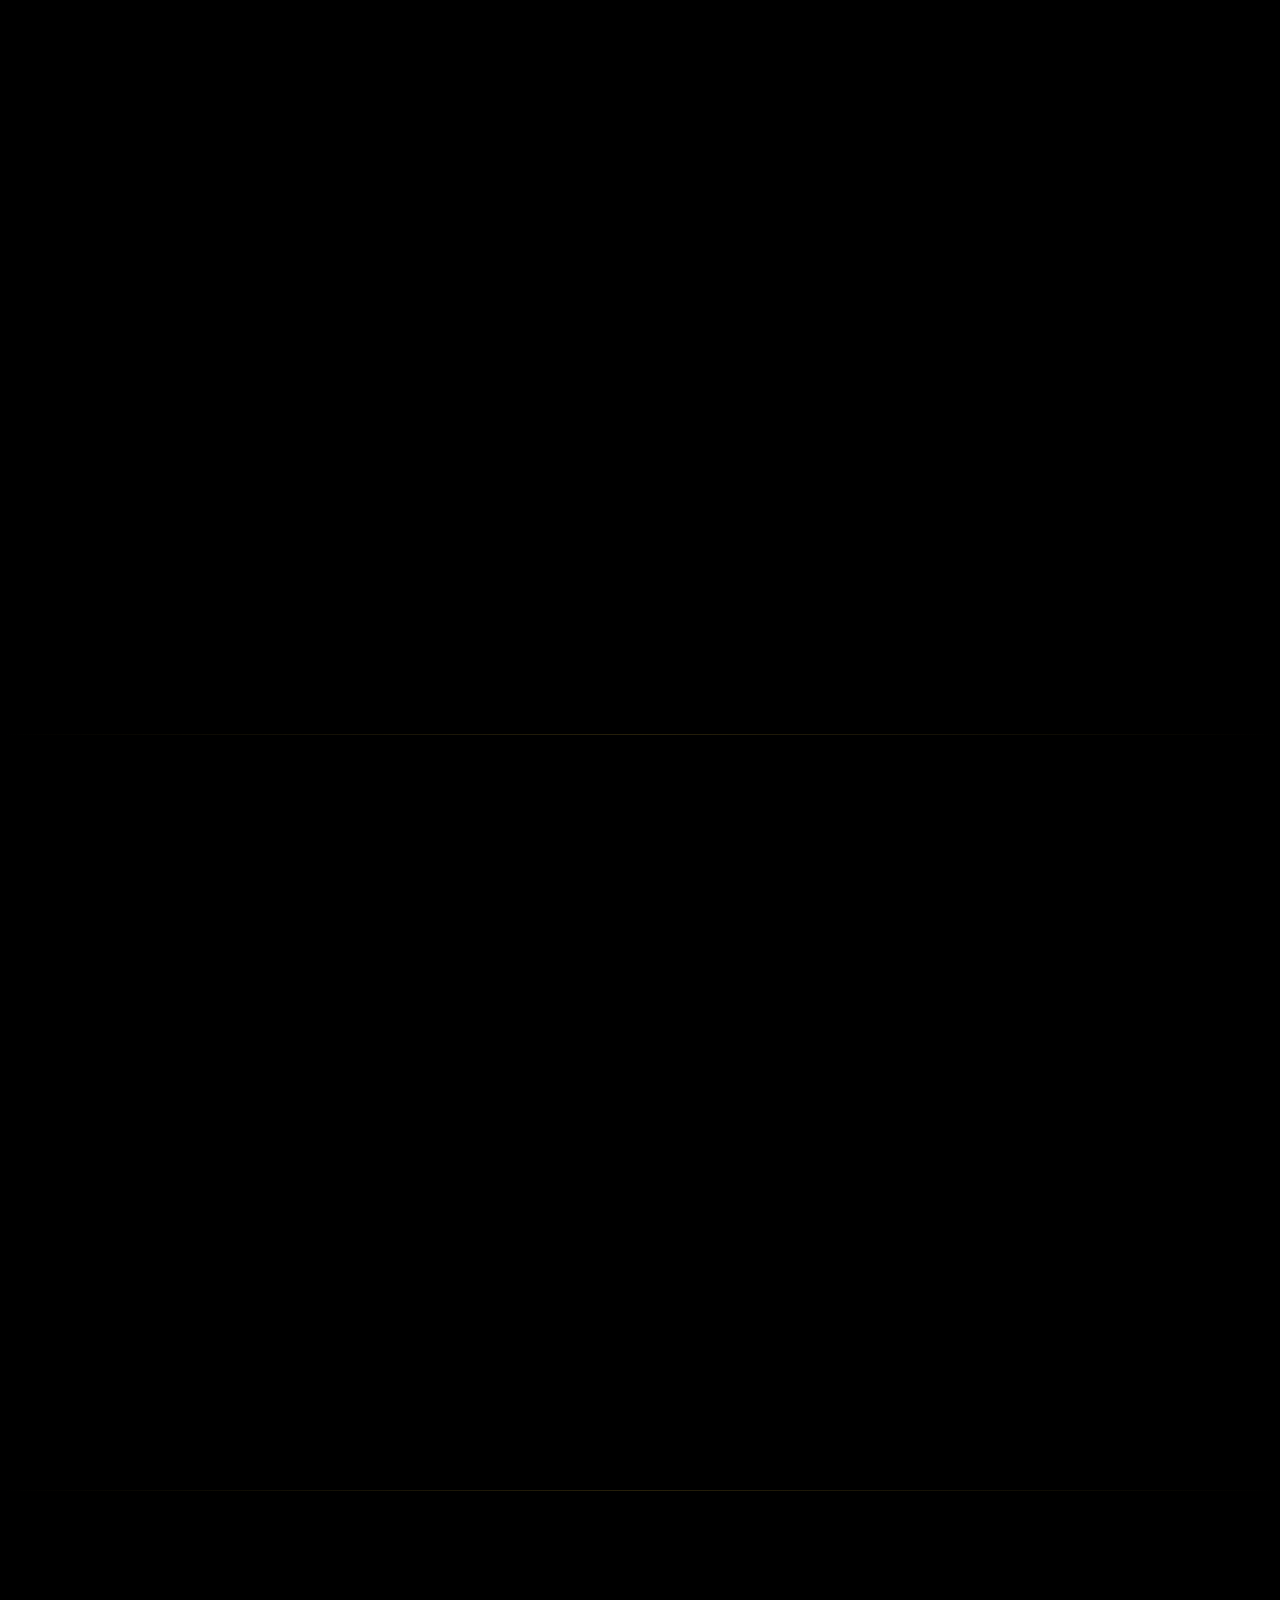
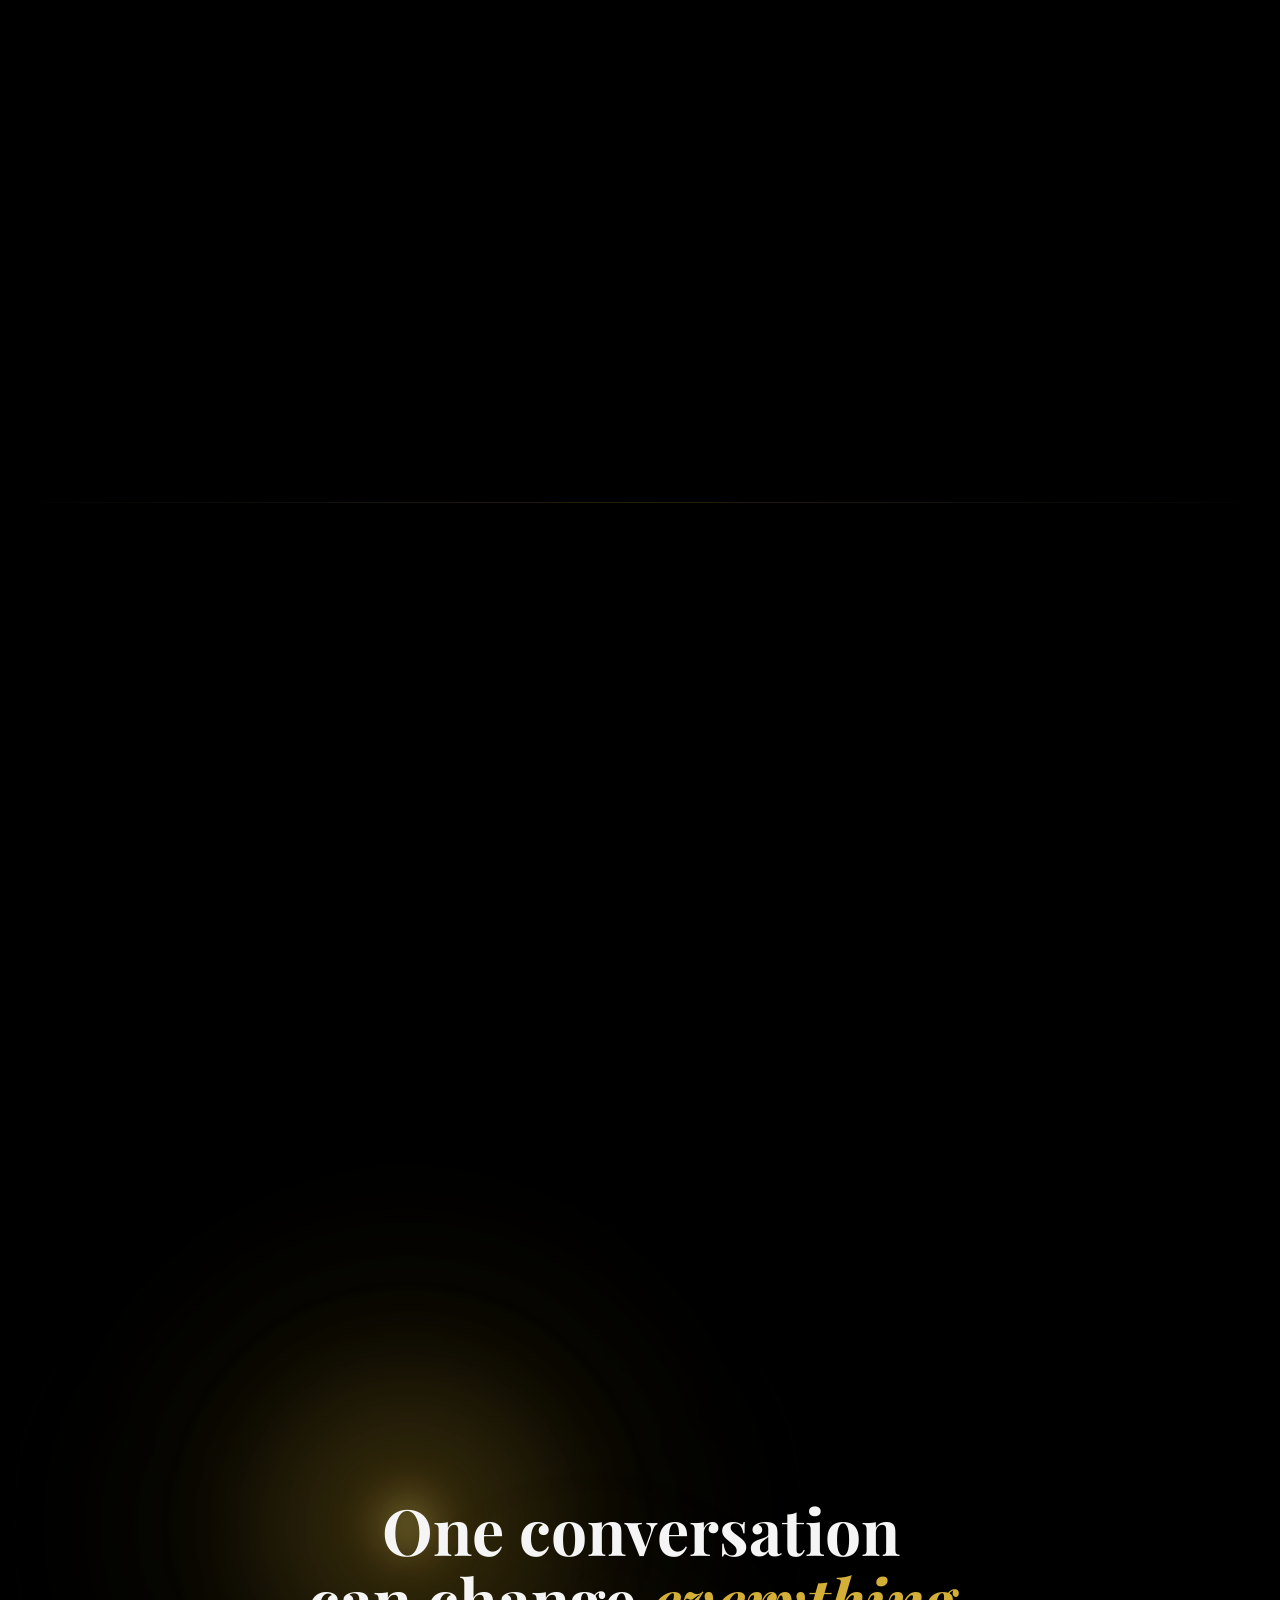
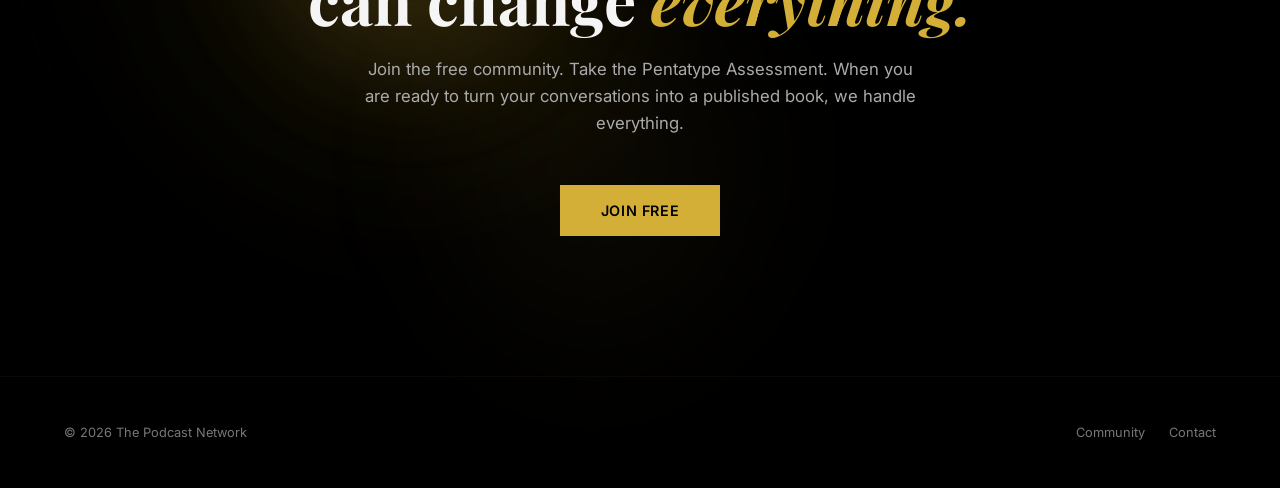
==== commit 321b6ae1: "Site copy: remove AI-Powered framing, position as human ghostwriting; Pentatype price $149 → $47" ====
--- a/index.html
+++ b/index.html
@@ -95,7 +95,7 @@
   "step":[
     {"@type":"HowToStep","position":"1","name":"Outline and Cover Design","text":"We map the structure and design a professional cover before you record."},
     {"@type":"HowToStep","position":"2","name":"Pre-Order Page Goes Live","text":"Your book starts generating demand while you're still on tour."},
-    {"@type":"HowToStep","position":"3","name":"AI-Powered Ghost-Writing","text":"We scrape every episode and comment, then write the book in your voice."},
+    {"@type":"HowToStep","position":"3","name":"Written in Your Voice","text":"Our ghostwriters work through every episode and comment, then write the book in your voice."},
     {"@type":"HowToStep","position":"4","name":"Publish and Launch","text":"Your book launches to an audience that already knows your message."}
   ]
 }
@@ -109,7 +109,7 @@
   "mainEntity":[
     {"@type":"Question","name":"What is The Podcast Network?","acceptedAnswer":{"@type":"Answer","text":"The Podcast Network is a podcast ecosystem that connects hosts with vetted guests, books you on targeted shows, and turns your interviews into a published book. It includes a free community on Skool with tools and guides, the Pentatype Communication Assessment, and a done-for-you program called The Pre-Sold Author."}},
     {"@type":"Question","name":"Is The Podcast Network free to join?","acceptedAnswer":{"@type":"Answer","text":"Yes. The community is completely free and includes access to other podcast hosts and guests, automation guides, downloadable tools, and the Pentatype Communication Assessment preview. The Pre-Sold Author done-for-you program is a separate paid service."}},
-    {"@type":"Question","name":"What is the Pentatype Communication Assessment?","acceptedAnswer":{"@type":"Answer","text":"The Pentatype is a psychometrically validated communication style assessment that measures five dimensions: Connection, Structure, Conviction, Discovery, and Meaning. It identifies your Core communication type from a 25-type matrix. The free assessment takes four minutes. The full profile costs $149."}},
+    {"@type":"Question","name":"What is the Pentatype Communication Assessment?","acceptedAnswer":{"@type":"Answer","text":"The Pentatype is a psychometrically validated communication style assessment that measures five dimensions: Connection, Structure, Conviction, Discovery, and Meaning. It identifies your Core communication type from a 25-type matrix. The free assessment takes four minutes. The full profile costs $47."}},
     {"@type":"Question","name":"How do I get booked on podcasts?","acceptedAnswer":{"@type":"Answer","text":"The Podcast Network matches you with shows that fit your expertise, audience, and goals. Free community members get guest request boards and host-guest matching. Pre-Sold Author members get 15 personally brokered podcast bookings with ghostwritten book publication."}},
     {"@type":"Question","name":"How does The Pre-Sold Author program work?","acceptedAnswer":{"@type":"Answer","text":"The Pre-Sold Author is a 20-week done-for-you program. We book you on 15 targeted podcasts, set up a pre-order page, ghostwrite your book from the interviews, handle editing and cover design, and publish the finished book. Founding member pricing starts at $10,000."}},
     {"@type":"Question","name":"How do podcast hosts find guests for their show?","acceptedAnswer":{"@type":"Answer","text":"The Podcast Network provides guest discovery through community matching boards where vetted guests are matched to your niche. Hosts also get access to editing support, automation tools, and sponsor matching. The community is free to join."}},
@@ -447,7 +447,7 @@
           <li>Full community access</li>
           <li>Step-by-step automation guides</li>
           <li>Free tools and templates</li>
-          <li>Pentatype Assessment preview (full results: $149)</li>
+          <li>Pentatype Assessment preview (full results: $47)</li>
           <li>Guest and host matching</li>
         </ul>
         <a href="https://www.skool.com/thepodcastnetwork/about" target="_blank" rel="noopener" class="tier-cta bronze-cta">Join Free</a>
@@ -557,7 +557,7 @@
       <div class="journey-step reveal reveal-d4">
         <span class="step-num">05</span>
         <h4>Book Written</h4>
-        <p>We scrape every episode, analyze what resonated, and ghost-write your complete book from your own words.</p>
+        <p>Our ghostwriters work through every episode, identify what resonated, and write your complete book from your own words.</p>
       </div>
     </div>
 
@@ -608,7 +608,7 @@
         <h2>The Pentatype<br><span class="gold">Communication Assessment</span></h2>
         <p>The Pentatype is a psychometrically validated communication style assessment built on the Five-Dimension Model. It measures five dimensions: Connection, Structure, Conviction, Discovery, and Meaning. Your Core determines your primary communication dimension, the way you think internally, while your Signal shapes how you express yourself to others, creating one of 25 distinct profiles.</p>
         <p>Grounded in six phases of psychometric validation (N=4,500+), including confirmatory factor analysis and normative calibration, the Pentatype identifies your natural Psychological Frequency as a host or guest, and maps it to the audience that resonates with your signal.</p>
-        <p class="penta-note">Take the 20-question assessment and discover Your Core for free. Unlock your complete profile, sub-type analysis, audience psychographics, and strategic recommendations for $149.</p>
+        <p class="penta-note">Take the 20-question assessment and discover Your Core for free. Unlock your complete profile, sub-type analysis, audience psychographics, and strategic recommendations for $47.</p>
         <a href="#assessment" class="penta-cta">Take the Assessment</a>
       </div>
     </div>
@@ -687,8 +687,8 @@
           <div class="book-step">
             <span class="step-n">03</span>
             <div>
-              <h4>AI-Powered Ghost-Writing</h4>
-              <p>We scrape every episode and comment, then write the book in your voice.</p>
+              <h4>Written in Your Voice</h4>
+              <p>Our ghostwriters work through every episode and comment, then write the book in your voice.</p>
             </div>
           </div>
           <div class="book-step">
@@ -746,7 +746,7 @@
       </details>
       <details class="faq-item reveal reveal-d2">
         <summary>What is the Pentatype Communication Assessment?</summary>
-        <p>The Pentatype is a psychometrically validated communication style assessment that measures five dimensions: Connection, Structure, Conviction, Discovery, and Meaning. It identifies your Core communication type from a 25-type matrix and maps it to the audiences that resonate with your signal. The free assessment takes four minutes. The full profile with sub-type analysis and audience psychographics costs $149.</p>
+        <p>The Pentatype is a psychometrically validated communication style assessment that measures five dimensions: Connection, Structure, Conviction, Discovery, and Meaning. It identifies your Core communication type from a 25-type matrix and maps it to the audiences that resonate with your signal. The free assessment takes four minutes. The full profile with sub-type analysis and audience psychographics costs $47.</p>
       </details>
       <details class="faq-item reveal reveal-d3">
         <summary>How do I get booked on podcasts?</summary>
